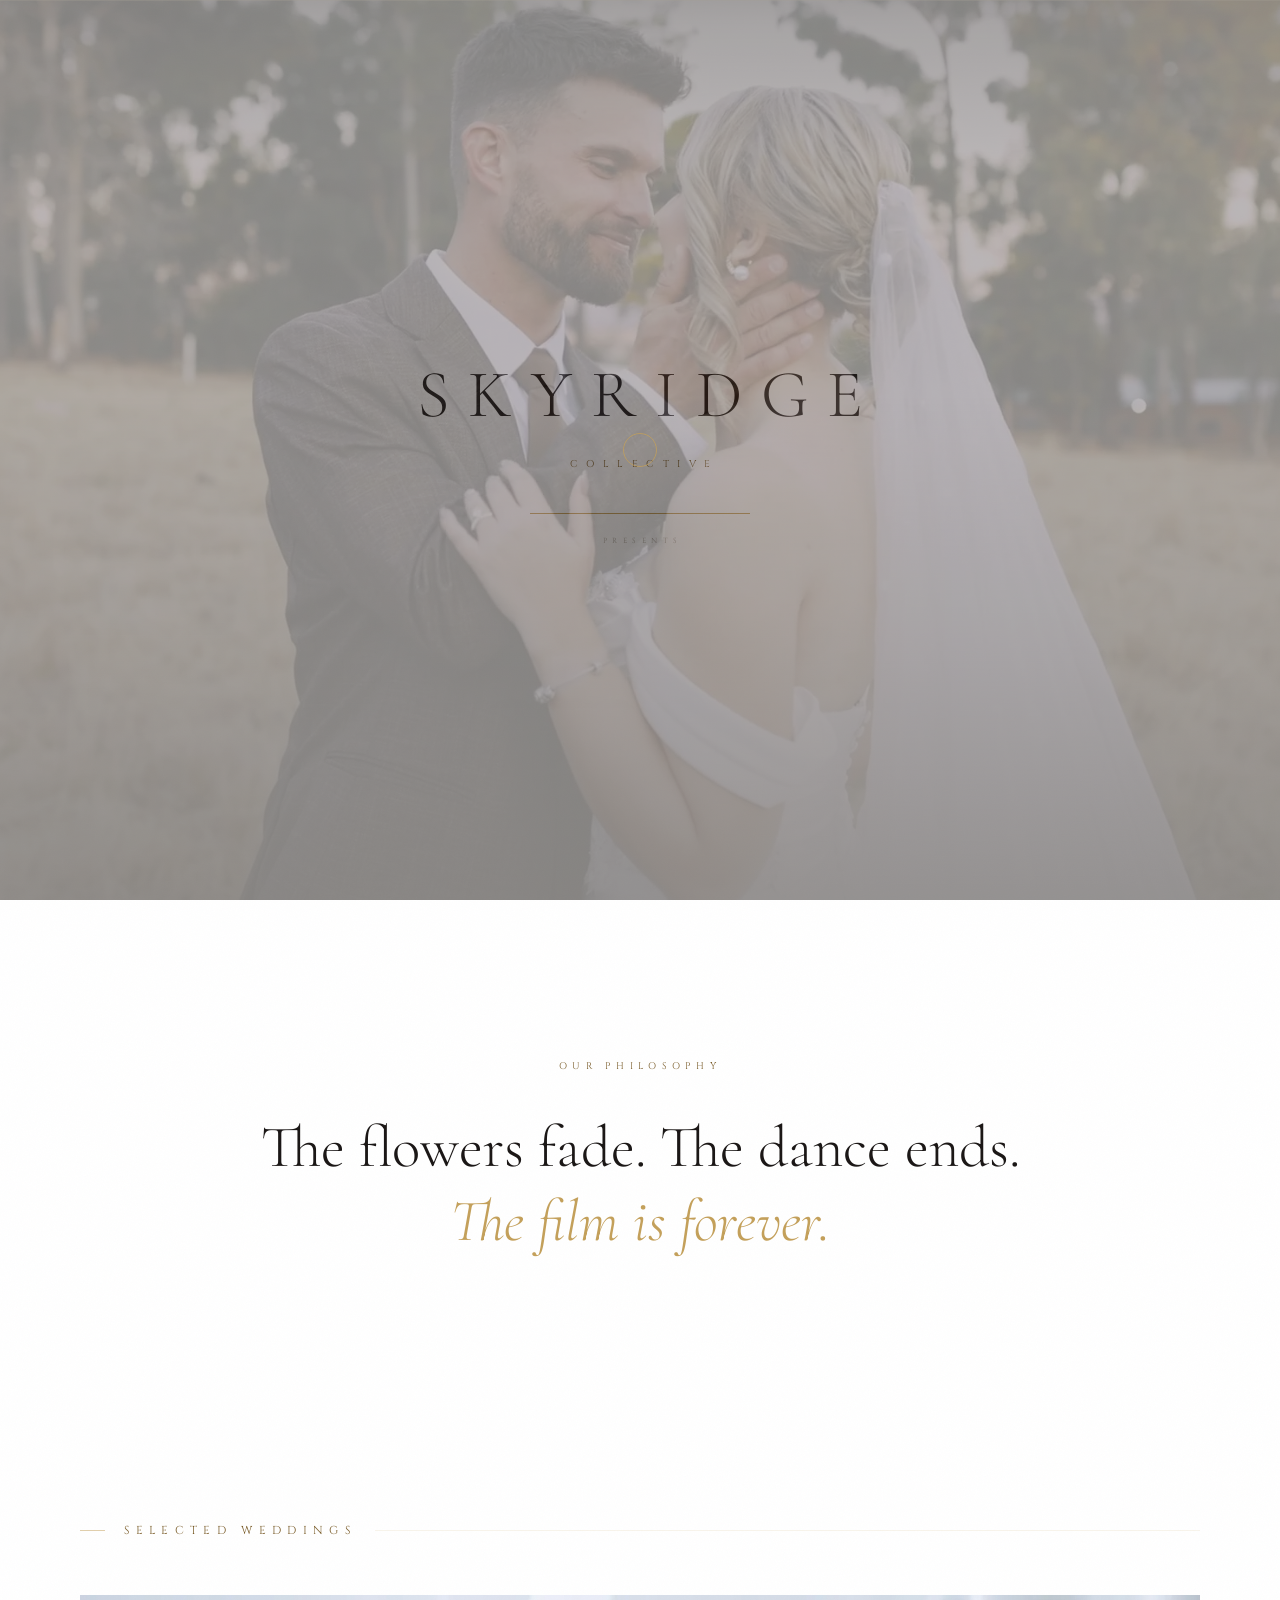
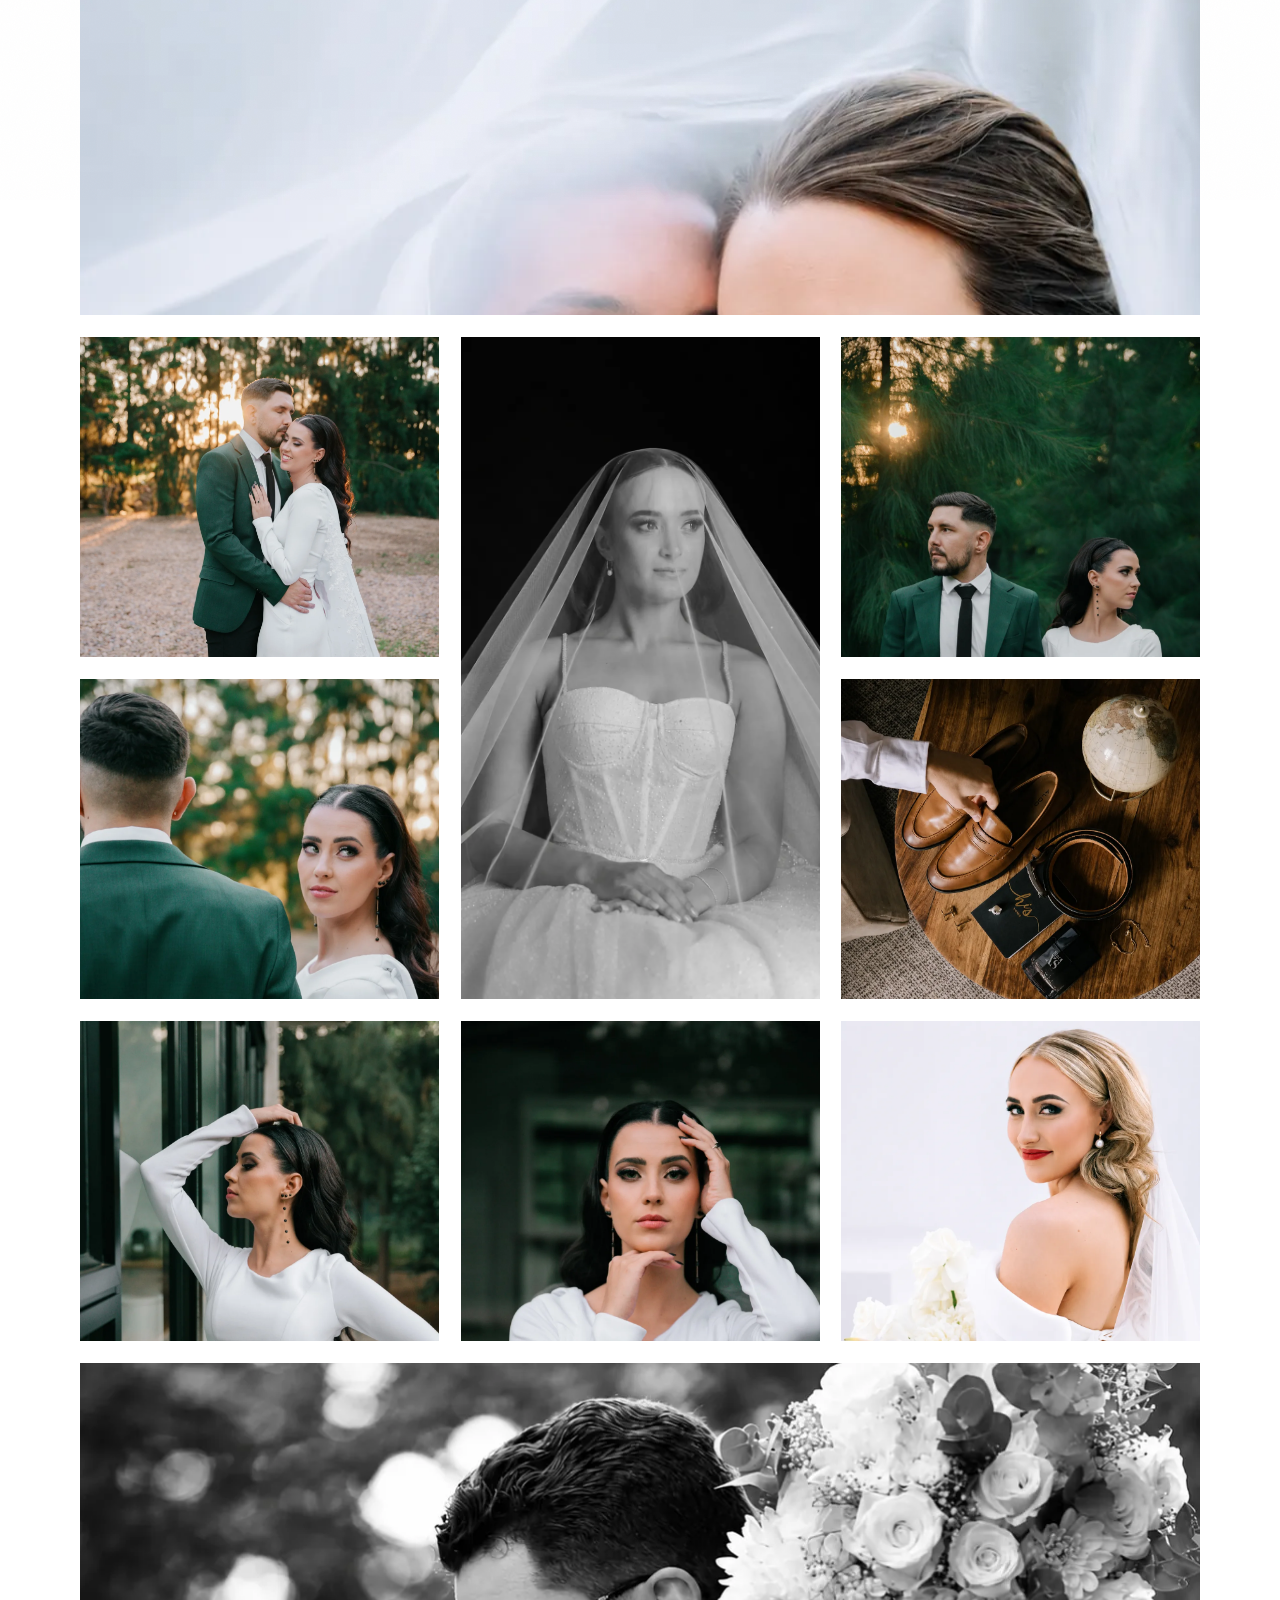
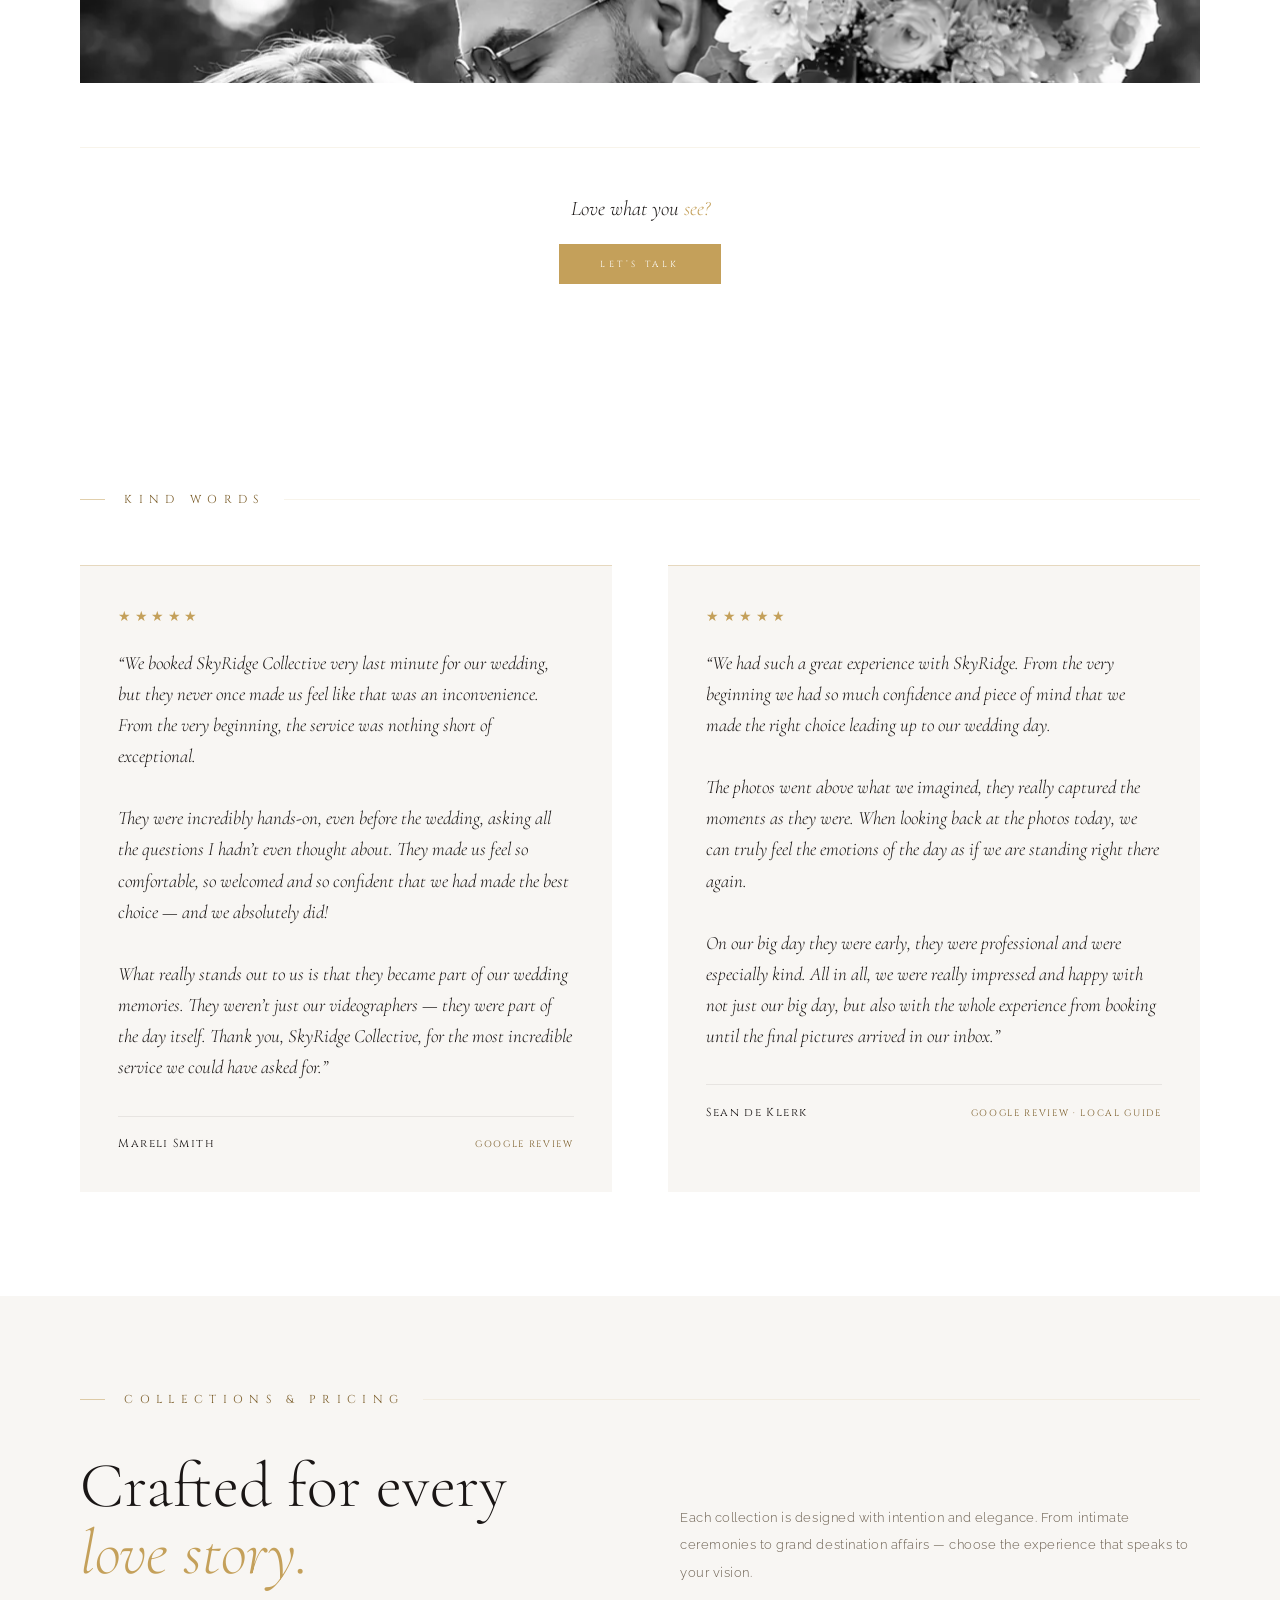
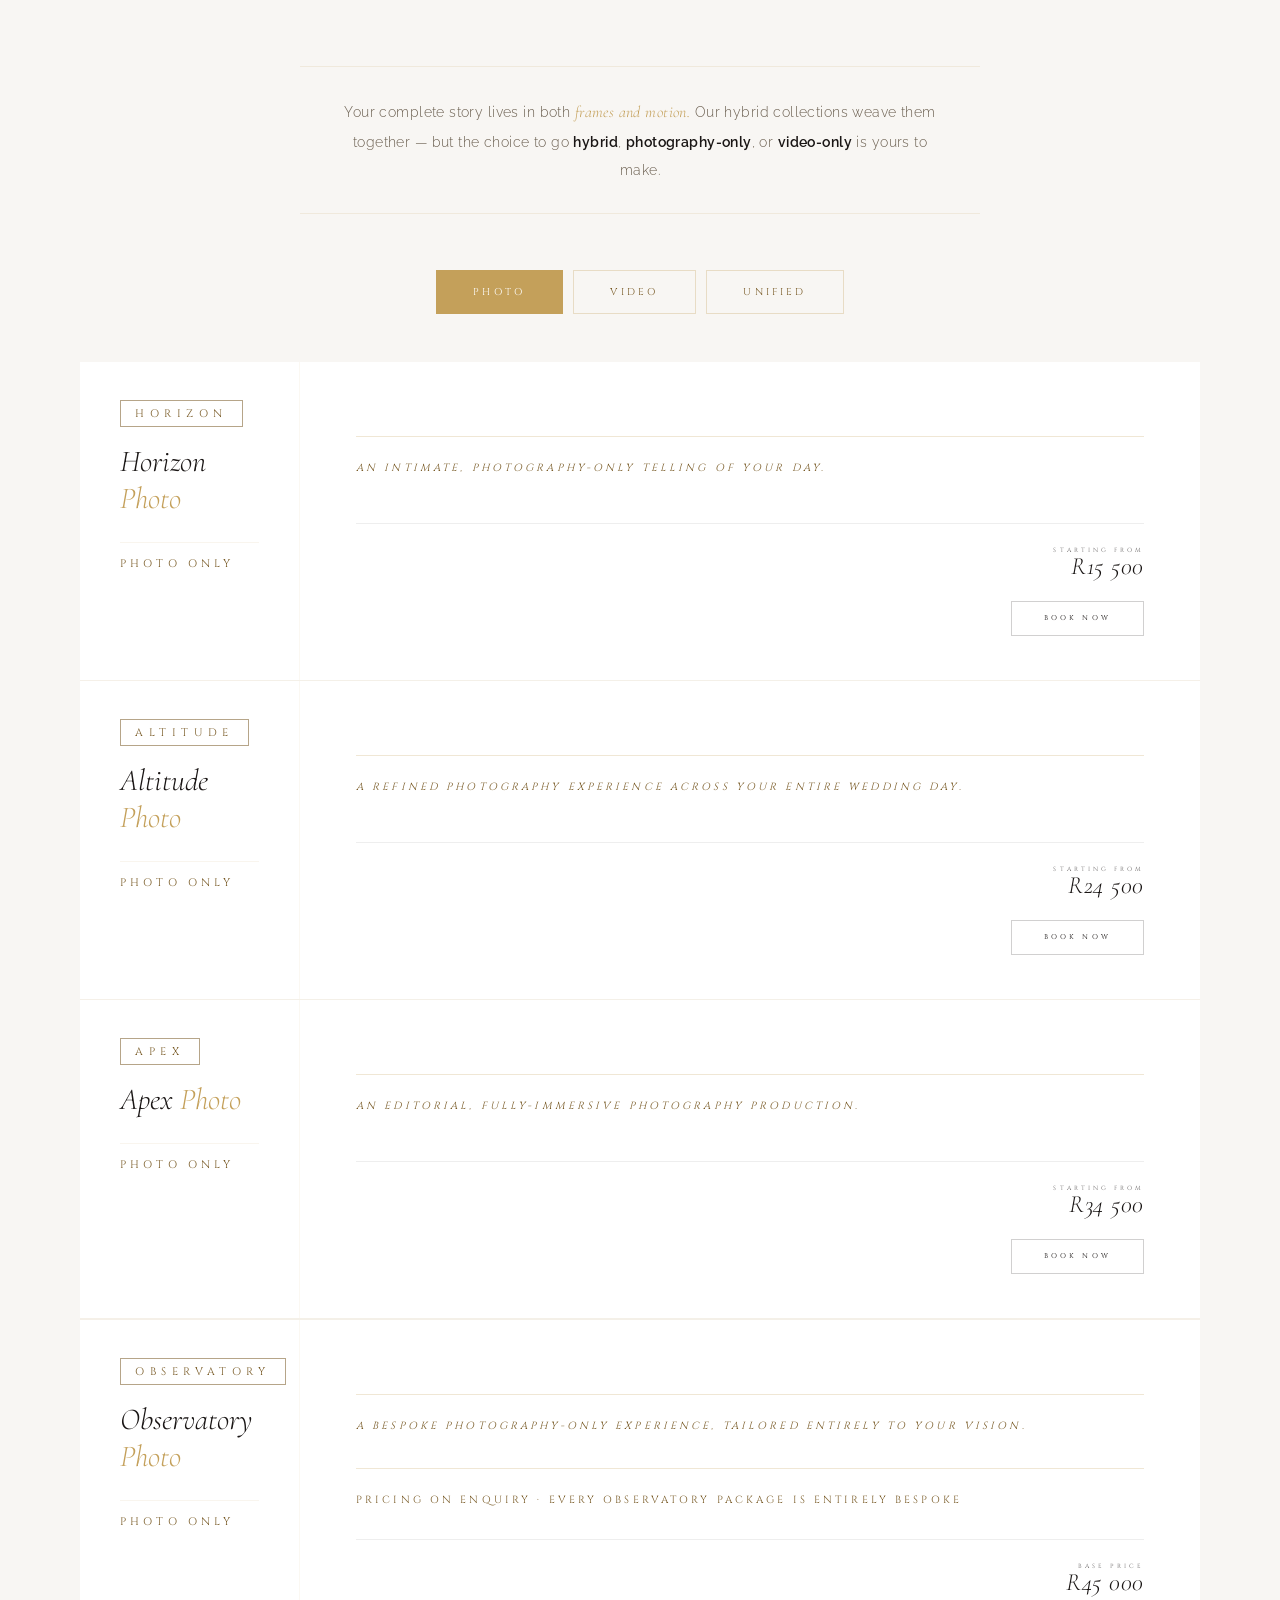
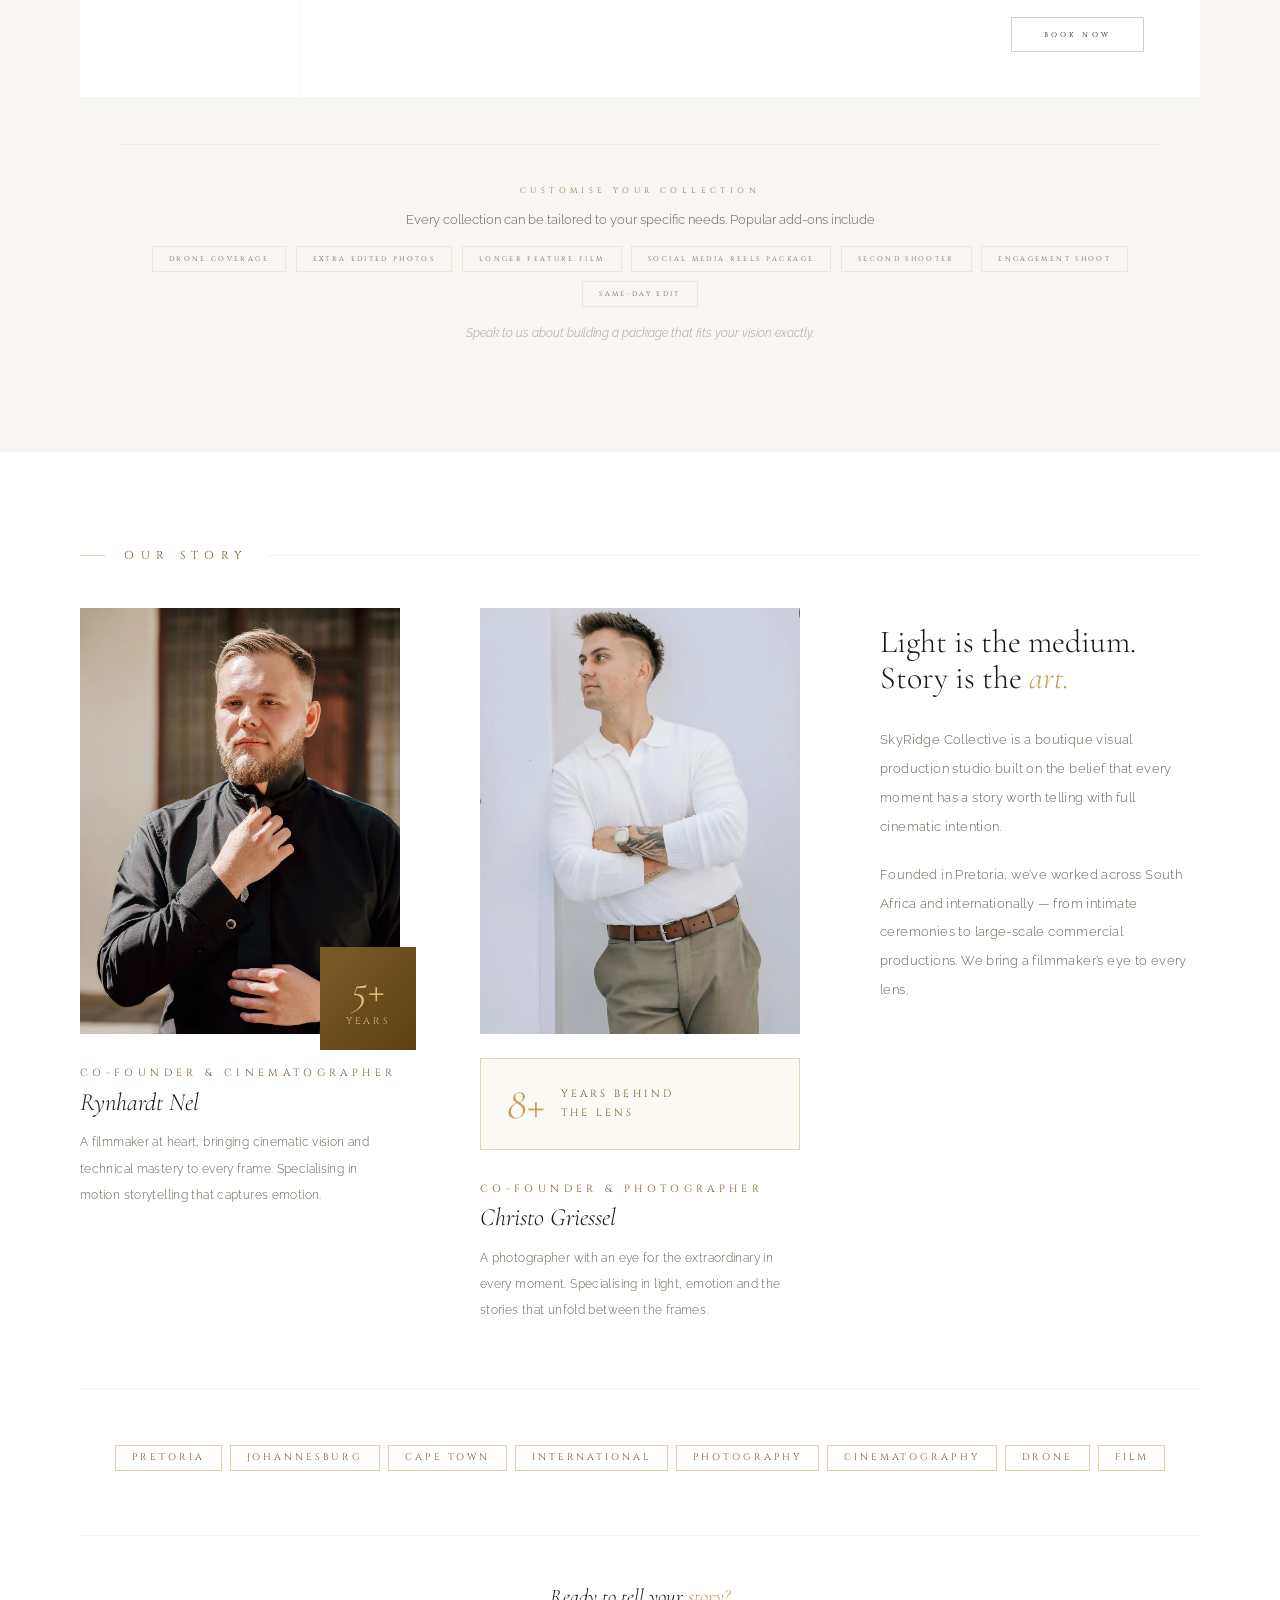
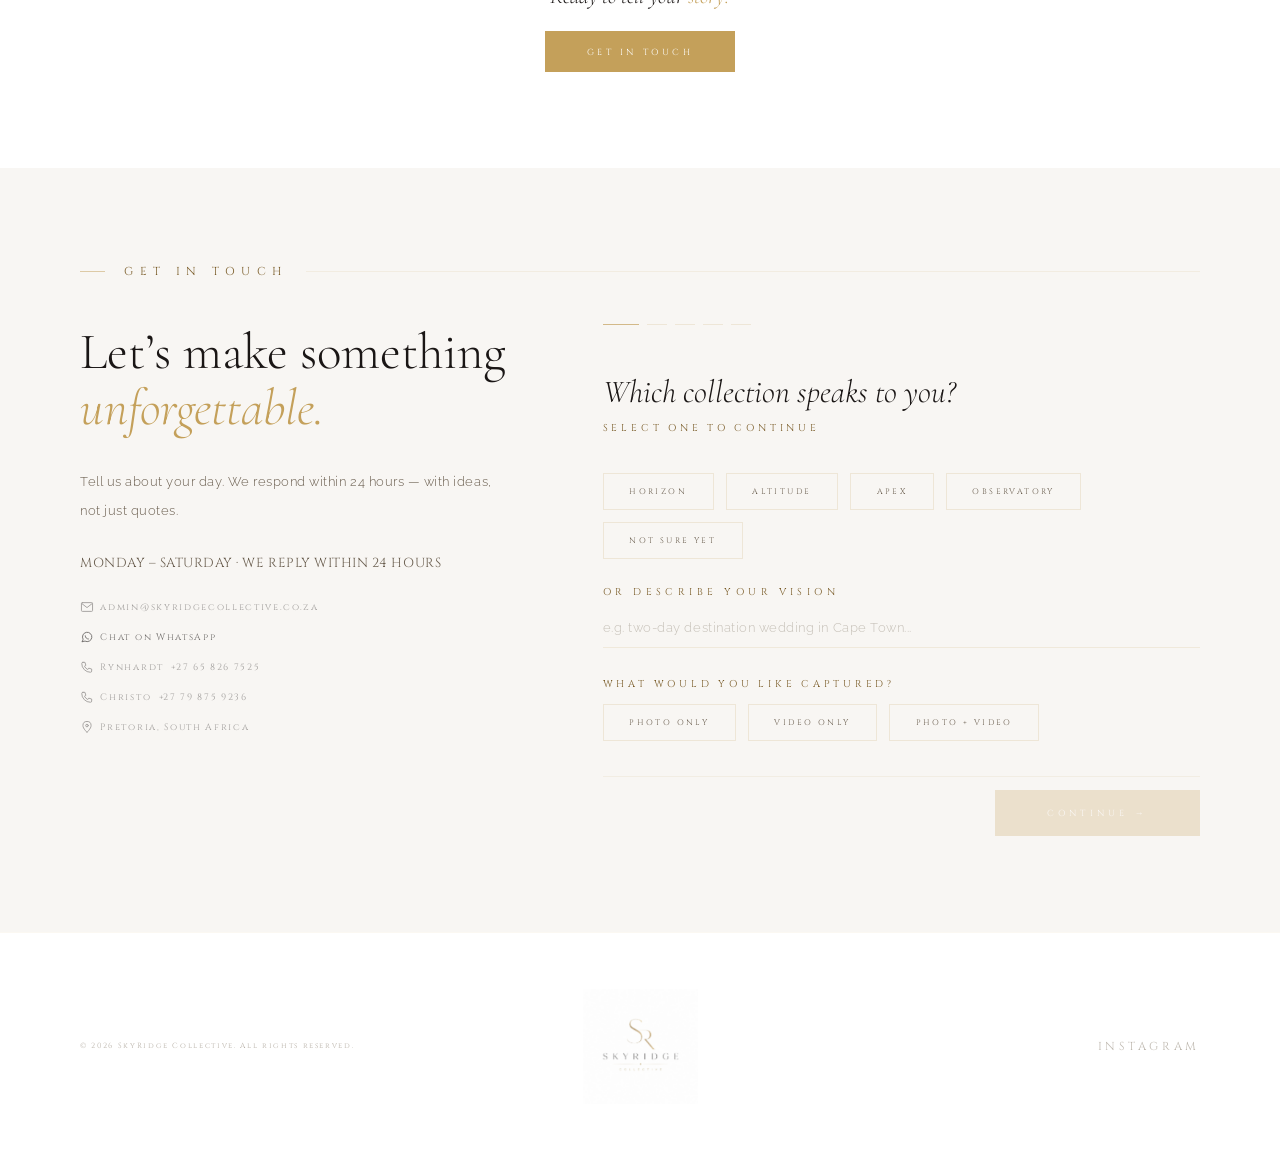
==== index.html @ 4ced217e "Redesign gallery ordering and emphasis with real curatorial intent Previously the 10 photos sat in u" ====
<!DOCTYPE html>
<html lang="en">
<head>
<meta charset="UTF-8">
<meta name="viewport" content="width=device-width, initial-scale=1.0">
<!-- Google tag (gtag.js) — REPLACE "AW-REPLACE_ME" below with your real Google Ads Conversion ID (looks like AW-123456789) -->
<script async src="https://www.googletagmanager.com/gtag/js?id=AW-REPLACE_ME"></script>
<script>
  window.dataLayer = window.dataLayer || [];
  function gtag(){dataLayer.push(arguments);}
  gtag('js', new Date());
  gtag('config', 'AW-REPLACE_ME');
</script>
<meta name="google-site-verification" content="JHpQb1V2Ha78mcr1bDtEyOTQp7oBhIyDvy7HKEw6JlM" />
<title>SkyRidge Collective | Wedding Photographer &amp; Videographer — Pretoria</title>
<link rel="icon" href="/favicon.ico" sizes="any">
<link rel="icon" type="image/png" href="images/favicon.png?v=3">
<link rel="apple-touch-icon" href="images/favicon.png?v=3">
<meta property="og:type" content="website">
<meta property="og:url" content="https://www.skyridgecollective.co.za/">
<meta property="og:title" content="SkyRidge Collective">
<meta property="og:description" content="Wedding Photography &amp; Cinematography — Cinematic Storytelling, Pretoria &amp; Beyond">
<meta property="og:image" content="https://www.skyridgecollective.co.za/images/og-share.jpg">
<meta property="og:image:type" content="image/jpeg">
<meta property="og:image:width" content="1200">
<meta property="og:image:height" content="630">
<meta property="og:image:alt" content="SkyRidge Collective — bride and groom under a veil, Pretoria wedding photography">
<meta name="twitter:card" content="summary_large_image">
<meta name="twitter:title" content="SkyRidge Collective">
<meta name="twitter:description" content="Wedding Photography &amp; Cinematography — Cinematic Storytelling, Pretoria &amp; Beyond">
<meta name="twitter:image" content="https://www.skyridgecollective.co.za/images/og-share.jpg">
<meta name="twitter:image:alt" content="SkyRidge Collective — bride and groom under a veil, Pretoria wedding photography">
<meta name="description" content="SkyRidge Collective — Wedding Photography &amp; Cinematography. Cinematic storytelling for every love story. Based in Pretoria, South Africa.">
<link rel="canonical" href="https://www.skyridgecollective.co.za/">
<script type="application/ld+json">
{
  "@context":"https://schema.org",
  "@type":["LocalBusiness","ProfessionalService"],
  "name":"SkyRidge Collective",
  "description":"Wedding photography and cinematography studio based in Pretoria, South Africa. Cinematic storytelling for weddings across South Africa and beyond.",
  "url":"https://www.skyridgecollective.co.za/",
  "logo":"https://www.skyridgecollective.co.za/images/logo-nav.png",
  "image":"https://www.skyridgecollective.co.za/images/og-share.jpg",
  "email":"admin@skyridgecollective.co.za",
  "telephone":"+27658267525",
  "priceRange":"R22 500 – R65 000+",
  "areaServed":["Pretoria","Johannesburg","Cape Town","Durban","South Africa"],
  "address":{"@type":"PostalAddress","addressLocality":"Pretoria","addressRegion":"Gauteng","addressCountry":"ZA"},
  "sameAs":["https://www.instagram.com/skyridgecollective"],
  "founder":[
    {"@type":"Person","name":"Rynhardt Nel","jobTitle":"Co-Founder & Cinematographer"},
    {"@type":"Person","name":"Christo Griessel","jobTitle":"Co-Founder & Photographer"}
  ]
}
</script>

<link rel="preconnect" href="https://fonts.googleapis.com">
<link rel="preconnect" href="https://fonts.gstatic.com" crossorigin>
<link rel="preload" as="image" href="images/hero-poster.webp?v=2">
<script defer src="https://cdn.jsdelivr.net/npm/gsap@3.13.0/dist/gsap.min.js"></script>
<script defer src="https://cdn.jsdelivr.net/npm/gsap@3.13.0/dist/ScrollTrigger.min.js"></script>
<link href="https://fonts.googleapis.com/css2?family=Cinzel:wght@300;400;500&amp;family=Cormorant+Garamond:ital,wght@0,300;0,400;1,300;1,400&amp;family=Raleway:wght@200;300;400&amp;display=swap" rel="stylesheet">
<style>
*,*::before,*::after{margin:0;padding:0;box-sizing:border-box;}
:root{
  --bg:#ffffff;
  --bg2:#f8f6f3;
  --text:#1a1615;
  --mist:#6b5f50;
  --gold:#c4a05a;
  --gold-lt:#dfc07a;
  --gold-dk:#7a5c28;
}
html{scroll-behavior:smooth;}
body{font-family:'Raleway',sans-serif;font-weight:300;background:var(--bg);color:var(--text);overflow-x:hidden;}

/* NAV */
nav{
  position:fixed;top:0;left:0;right:0;z-index:100;
  display:flex;align-items:center;justify-content:space-between;
  padding:.2rem 2rem;
  background:transparent;
  border-bottom:1px solid transparent;
  transition:padding .3s,background .3s,border-color .3s;
}
nav.scrolled{padding:.2rem 2rem;background:rgba(255,255,255,.92);backdrop-filter:blur(10px);-webkit-backdrop-filter:blur(10px);border-bottom-color:rgba(196,160,90,.1);box-shadow:0 4px 24px rgba(0,0,0,.05);}
.nav-logo{display:flex;align-items:center;text-decoration:none;}
.nav-logo-img{
  height:160px;width:auto;max-width:none;
  object-fit:contain;display:block;
  mix-blend-mode:multiply;
  transition:height .3s;
}
nav.scrolled .nav-logo-img{height:130px;}
.nav-logo-text{
  font-family:'Cinzel',serif;
  font-size:1.5rem;
  font-weight:400;
  letter-spacing:.5em;
  text-transform:uppercase;
  color:var(--text);
  text-decoration:none;
  line-height:1;
}
.nav-links{display:flex;gap:3rem;list-style:none;}
.nav-links a{text-decoration:none;font-family:'Cinzel',serif;font-size:.62rem;font-weight:400;letter-spacing:.55em;text-transform:uppercase;color:var(--text);opacity:.6;transition:opacity .4s,color .4s,letter-spacing .3s;}
.nav-links a:hover{opacity:1;color:var(--gold);letter-spacing:.65em;}

/* HERO */
.hero{
  position:relative;min-height:100vh;
  display:flex;flex-direction:column;align-items:center;justify-content:center;
  text-align:center;background:var(--bg);padding:4rem 2rem 2rem;overflow:hidden;
}
.hero-bg{position:absolute;inset:0;pointer-events:none;background:radial-gradient(ellipse 55% 45% at 50% 50%,rgba(196,160,90,.05) 0%,transparent 65%);}
.hero-3d{
  display:flex;flex-direction:column;align-items:center;
  transform-style:preserve-3d;
  transition:transform .08s linear;
  will-change:transform;
}
.orn{display:block;position:absolute;width:30px;height:30px;pointer-events:none;}
.orn.tl{top:7.5rem;left:5rem;border-top:1px solid rgba(196,160,90,.2);border-left:1px solid rgba(196,160,90,.2);}
.orn.tr{top:7.5rem;right:5rem;border-top:1px solid rgba(196,160,90,.2);border-right:1px solid rgba(196,160,90,.2);}
.orn.bl{bottom:3.5rem;left:5rem;border-bottom:1px solid rgba(196,160,90,.2);border-left:1px solid rgba(196,160,90,.2);}
.orn.br{bottom:3.5rem;right:5rem;border-bottom:1px solid rgba(196,160,90,.2);border-right:1px solid rgba(196,160,90,.2);}

.hero-logo-wrap{width:380px;margin-bottom:.8rem;animation:fadeUp 1.2s ease forwards;will-change:transform;}
.hero-logo-wrap img{width:100% !important;max-width:100% !important;height:auto !important;display:block !important;mix-blend-mode:multiply;}

.hero-eyebrow{font-family:'Cinzel',serif;font-size:.8rem;letter-spacing:.65em;text-transform:uppercase;color:var(--gold);margin-bottom:.5rem;opacity:0;animation:fadeUp 1.2s ease .3s forwards;}
.hero h1{font-family:'Cormorant Garamond',serif;font-size:clamp(2.8rem,5.5vw,5.5rem);font-weight:300;line-height:.95;opacity:0;animation:fadeUp 1.2s ease .5s forwards;text-shadow:0 4px 30px rgba(0,0,0,.07);}
.hero h1 em{font-style:italic;color:var(--gold);}
.hero-rule{display:flex;align-items:center;justify-content:center;gap:1rem;margin:.6rem 0;opacity:0;animation:fadeUp 1.2s ease .7s forwards;}
.hero-rule::before,.hero-rule::after{content:'';display:block;width:55px;height:1px;background:linear-gradient(to right,transparent,rgba(196,160,90,.4));}
.hero-rule::after{background:linear-gradient(to left,transparent,rgba(196,160,90,.4));}
.hero-rule-dot{width:3px;height:3px;background:var(--gold);border-radius:50%;opacity:.6;}
.hero-sub{font-family:'Cinzel',serif;font-size:.56rem;letter-spacing:.55em;color:var(--mist);text-transform:uppercase;opacity:0;animation:fadeUp 1.2s ease .9s forwards;}
.scroll-ind{position:absolute;bottom:2.5rem;left:50%;transform:translateX(-50%);display:flex;flex-direction:column;align-items:center;gap:.5rem;opacity:.25;}
.scroll-ind span{font-family:'Cinzel',serif;font-size:.48rem;letter-spacing:.45em;}
.scroll-line{width:1px;height:38px;background:linear-gradient(to bottom,var(--gold),transparent);animation:sp 2s ease-in-out infinite;}
@keyframes sp{0%{transform:scaleY(0);transform-origin:top;}50%{transform:scaleY(1);transform-origin:top;}50.01%{transform:scaleY(1);transform-origin:bottom;}100%{transform:scaleY(0);transform-origin:bottom;}}
@keyframes fadeUp{from{opacity:0;transform:translateY(18px);}to{opacity:1;transform:translateY(0);}}

/* SHARED */
section{padding:6rem 5rem;}
.sec-label{display:flex;align-items:center;gap:1.2rem;margin-bottom:2.8rem;}
.sec-label::before{content:'';display:block;width:25px;height:1px;background:var(--gold);opacity:.5;}
.sec-label::after{content:'';display:block;flex:1;height:1px;background:rgba(196,160,90,.12);}
.sec-label span,.sec-label h2{font-family:'Cinzel',serif;font-size:.72rem;font-weight:400;letter-spacing:.55em;text-transform:uppercase;color:var(--gold);opacity:1;white-space:nowrap;}

/* GALLERY */
.gallery{background:#ffffff;padding-top:6.5rem;padding-bottom:6.5rem;}
.gallery .sec-label{margin-bottom:3.6rem;}
.gallery-grid{display:grid;grid-template-columns:repeat(6,1fr);grid-auto-rows:320px;gap:22px;max-width:1400px;margin:0 auto;}
.gcell{position:relative;overflow:hidden;background:#f8f2e4;grid-column:span 2;}
.gcell:nth-child(1),.gcell:nth-child(10){grid-column:span 6;}
.gcell:nth-child(3){grid-row:span 2;}
.gcell-inner{position:absolute;inset:0;transition:transform 1s cubic-bezier(.25,.46,.45,.94);}
.gcell:hover .gcell-inner{transform:scale(1.045);}
.gph{width:100%;height:100%;display:flex;align-items:center;justify-content:center;font-family:'Cormorant Garamond',serif;font-size:.8rem;font-style:italic;letter-spacing:.25em;color:rgba(196,160,90,.08);text-align:center;line-height:1.8;}
.gov{position:absolute;inset:0;background:linear-gradient(to top,rgba(20,17,14,.62) 0%,rgba(20,17,14,0) 48%);opacity:0;transition:opacity .6s;display:flex;align-items:flex-end;padding:1.8rem 2rem;}
.gcell:hover .gov{opacity:1;}
.gov span{font-family:'Cinzel',serif;font-size:.66rem;font-weight:400;letter-spacing:.22em;text-transform:uppercase;color:#f3ece0;position:relative;padding-bottom:.6rem;}
.gov span::after{content:'';position:absolute;left:0;bottom:0;height:1px;width:22px;background:var(--gold);}
.gov span{font-family:'Cinzel',serif;font-size:.52rem;letter-spacing:.4em;text-transform:uppercase;color:var(--gold);}

/* TESTIMONIALS */
.testimonials{background:#ffffff;padding-top:6.5rem;padding-bottom:6.5rem;}
.testimonials .sec-label{margin-bottom:3.6rem;}
.tmn-grid{display:grid;grid-template-columns:1fr 1fr;gap:3.5rem;max-width:1200px;margin:0 auto;}
.tmn-card{position:relative;padding:2.6rem 2.4rem;background:var(--bg2);border-top:1px solid rgba(196,160,90,.35);}
.tmn-stars{color:var(--gold);font-size:.85rem;letter-spacing:.25em;margin-bottom:1.5rem;}
.tmn-quote{font-family:'Cormorant Garamond',serif;font-style:italic;font-weight:300;font-size:1.18rem;line-height:1.65;color:var(--text);}
.tmn-attr{margin-top:2rem;padding-top:1.2rem;border-top:1px solid rgba(26,22,21,.08);display:flex;align-items:baseline;justify-content:space-between;flex-wrap:wrap;gap:.5rem;}
.tmn-name{font-family:'Cinzel',serif;font-size:.72rem;font-weight:400;letter-spacing:.12em;color:var(--text);}
.tmn-src{font-family:'Cinzel',serif;font-size:.58rem;letter-spacing:.18em;text-transform:uppercase;color:var(--gold-text);}

/* COLLECTIONS */
.collections{background:var(--bg2);}
.col-intro{display:grid;grid-template-columns:1fr 1fr;gap:5rem;margin-bottom:5rem;align-items:end;}
.col-intro h2{font-family:'Cormorant Garamond',serif;font-size:clamp(2.5rem,5vw,4.2rem);font-weight:300;line-height:1.05;}
.col-intro h2 em{font-style:italic;color:var(--gold);}
.col-intro p{font-size:.82rem;color:var(--mist);line-height:2.1;letter-spacing:.04em;}
.col-love-story{max-width:680px;margin:0 auto 3.5rem;text-align:center;padding:1.8rem 2rem;border-top:1px solid rgba(196,160,90,.15);border-bottom:1px solid rgba(196,160,90,.15);}
.col-love-story p{font-family:'Raleway',sans-serif;font-size:.88rem;color:var(--mist);line-height:2;letter-spacing:.03em;}
.col-love-story em{font-style:italic;color:var(--gold);font-family:'Cormorant Garamond',serif;font-size:1rem;}
.col-love-story strong{font-weight:600;color:var(--text);}
.col-grid{display:flex;flex-direction:column;gap:1px;background:rgba(196,160,90,.07);perspective:1200px;}
.col-toggle{display:flex;justify-content:center;gap:.6rem;margin:0 auto 3rem;flex-wrap:wrap;}
.col-tab{font-family:'Cinzel',serif;font-size:.62rem;letter-spacing:.32em;text-transform:uppercase;color:var(--gold-text);background:transparent;border:1px solid rgba(196,160,90,.3);padding:.85rem 2.3rem;cursor:pointer;transition:background .3s,color .3s,border-color .3s;}
.col-tab:hover{border-color:var(--gold);color:var(--gold-dk);}
.col-tab.active{background:var(--gold);border-color:var(--gold);color:#fff;}
.col-view{display:none;}
.col-view.active{display:flex;}
@media(max-width:768px){
  .col-toggle{gap:.4rem;margin-bottom:2rem;}
  .col-tab{font-size:.48rem;padding:.65rem 1.3rem;letter-spacing:.2em;}
}
.col-card{
  background:var(--bg);
  display:grid;grid-template-columns:220px 1fr;
  min-height:200px;position:relative;overflow:hidden;
  transition:background .4s,transform .45s cubic-bezier(.25,.46,.45,.94),box-shadow .45s ease;
  will-change:transform;
}
.col-card:hover{background:#f0ece4;transform:translateY(-7px);box-shadow:0 22px 55px rgba(0,0,0,.11),0 6px 16px rgba(0,0,0,.06);}
.col-card::before{content:'';position:absolute;left:0;top:0;bottom:0;width:1px;background:linear-gradient(to bottom,transparent,var(--gold),transparent);transform:scaleY(0);transform-origin:center;transition:transform .7s ease;}
.col-card:hover::before{transform:scaleY(1);}
.col-left{padding:2.4rem 2.5rem;border-right:1px solid rgba(196,160,90,.08);display:flex;flex-direction:column;justify-content:flex-start;gap:.55rem;position:relative;}
.col-left::after{content:'';}
.col-tier-badge{display:inline-block;font-family:'Cinzel',serif;font-size:.68rem;font-weight:400;letter-spacing:.5em;text-transform:uppercase;color:rgba(196,160,90,.9);border:1px solid rgba(196,160,90,.4);padding:.3rem .9rem;margin-bottom:1rem;width:fit-content;}
.col-name{font-family:'Cormorant Garamond',serif;font-size:1.9rem;font-weight:300;font-style:italic;color:var(--text);}
.col-coverage{font-family:'Cinzel',serif;font-size:.68rem;letter-spacing:.38em;color:rgba(196,160,90,.85);text-transform:uppercase;margin-top:1rem;padding-top:.8rem;border-top:1px solid rgba(196,160,90,.1);}.col-price-row{display:flex;flex-direction:column;align-items:flex-end;margin-top:2rem;padding-top:1.4rem;border-top:1px solid rgba(26,22,21,.07);}.col-price{font-family:'Cormorant Garamond',serif;font-size:1.55rem;font-weight:300;font-style:italic;color:#1a1615;letter-spacing:.03em;line-height:1;}.col-price-label{font-family:'Cinzel',serif;font-size:.38rem;letter-spacing:.5em;text-transform:uppercase;color:rgba(26,22,21,.65);}
.col-right{padding:2.8rem 3.5rem;display:flex;flex-direction:column;justify-content:center;}
.col-features{list-style:none;display:grid;grid-template-columns:1fr 1fr;gap:.7rem 3rem;}
.col-features li{display:flex;align-items:baseline;gap:.9rem;font-size:.78rem;color:var(--mist);line-height:1.6;letter-spacing:.03em;}
.col-features li::before{content:'';display:block;flex-shrink:0;width:14px;height:1px;background:var(--gold);opacity:.4;margin-top:.5rem;}
.col-note{margin-top:1.8rem;font-family:'Cinzel',serif;font-size:.65rem;letter-spacing:.3em;color:rgba(196,160,90,.8);text-transform:uppercase;padding-top:1.5rem;border-top:1px solid rgba(196,160,90,.25);grid-column:1/-1;}

/* ABOUT */
.about{background:var(--bg);}
.about-grid{display:grid;grid-template-columns:1fr 1fr 1fr;gap:5rem;align-items:start;}
.about-photo-wrap{position:relative;}
.about-photo{width:100%;aspect-ratio:3/4;object-fit:cover;object-position:center top;display:block;}
.about-badge{position:absolute;bottom:-1rem;right:-1rem;background:linear-gradient(135deg,var(--gold-dk),#5c4010);padding:1.4rem 1.6rem;text-align:center;min-width:88px;}
.about-badge strong{font-family:'Cormorant Garamond',serif;font-size:2.6rem;font-weight:300;font-style:italic;color:var(--gold-lt);display:block;line-height:1;}
.about-badge span{font-family:'Cinzel',serif;font-size:.6rem;letter-spacing:.28em;text-transform:uppercase;color:rgba(223,192,122,.95);margin-top:4px;display:block;}
.creator-role{font-family:'Cinzel',serif;font-size:.65rem;letter-spacing:.42em;text-transform:uppercase;color:rgba(196,160,90,.9);margin-top:2rem;margin-bottom:.4rem;}
.creator-name{font-family:'Cormorant Garamond',serif;font-size:1.55rem;font-weight:300;font-style:italic;color:var(--text);}
.creator-bio{font-size:.78rem;color:var(--mist);line-height:2.1;margin-top:.8rem;letter-spacing:.03em;}
.creator-stat{display:flex;align-items:center;gap:1rem;padding:1.4rem 1.6rem;border:1px solid rgba(196,160,90,.4);background:rgba(196,160,90,.06);margin-top:1.5rem;}
.creator-stat strong{font-family:'Cormorant Garamond',serif;font-size:2.8rem;font-weight:300;font-style:italic;color:var(--gold);line-height:1;flex-shrink:0;}
.creator-stat span{font-family:'Cinzel',serif;font-size:.65rem;letter-spacing:.3em;text-transform:uppercase;color:rgba(196,160,90,.9);line-height:1.8;}
.about-text{padding-top:1rem;}
.about-text h2{font-family:'Cormorant Garamond',serif;font-size:clamp(1.8rem,2.5vw,3rem);font-weight:300;line-height:1.15;margin-bottom:1.8rem;}
.about-text h2 em{font-style:italic;color:var(--gold);}
.about-text p{font-size:.82rem;color:var(--mist);line-height:2.2;margin-bottom:1.2rem;letter-spacing:.03em;}
.about-tags{display:flex;flex-wrap:wrap;gap:.5rem;padding-top:3.5rem;border-top:1px solid rgba(196,160,90,.1);margin-top:4rem;justify-content:center;}
.atag{padding:.35rem 1rem;border:1px solid rgba(196,160,90,.5);font-family:'Cinzel',serif;font-size:.6rem;letter-spacing:.3em;text-transform:uppercase;color:rgba(196,160,90,.9);transition:all .2s;}
.atag:hover{border-color:var(--gold);color:var(--gold);}

/* CONTACT */
.contact{background:var(--bg2);}
.contact-wrap{display:grid;grid-template-columns:1fr 1.4fr;gap:6rem;align-items:start;}
.contact-info h2{font-family:'Cormorant Garamond',serif;font-size:clamp(2rem,4vw,3.8rem);font-weight:300;line-height:1.1;margin-bottom:2rem;}
.contact-info h2 em{font-style:italic;color:var(--gold);}
.contact-info p{font-size:.82rem;color:var(--mist);line-height:2.2;margin-bottom:1.4rem;letter-spacing:.04em;}
.c-hours{font-family:'Cinzel',serif;font-size:.58rem;letter-spacing:.32em;text-transform:uppercase;color:var(--gold-text);margin-bottom:2.2rem;line-height:1.6;}
.c-detail{display:flex;flex-direction:column;gap:1rem;}
.c-detail a{display:inline-flex;align-items:center;gap:.7em;width:fit-content;text-decoration:none;font-family:'Cinzel',serif;font-size:.58rem;letter-spacing:.18em;color:var(--text);opacity:.38;transition:opacity .25s,color .25s;}
.c-detail a:hover{opacity:1;color:var(--gold);}
.c-detail a.c-whatsapp{opacity:.6;}
.c-icon{width:14px;height:14px;flex-shrink:0;stroke:currentColor;fill:none;stroke-width:1.6;stroke-linecap:round;stroke-linejoin:round;}

/* ENQUIRY WIDGET */
.eq-step{display:none;flex-direction:column;animation:eqIn .45s ease forwards;}
.eq-step.active{display:flex;}
@keyframes eqIn{from{opacity:0;transform:translateY(14px);}to{opacity:1;transform:translateY(0);}}
.eq-progress{display:flex;align-items:center;gap:.5rem;margin-bottom:3rem;}
.eq-progress-dot{width:20px;height:1px;background:rgba(196,160,90,.18);transition:background .4s,width .4s;cursor:default;}
.eq-progress-dot:hover{background:rgba(196,160,90,.55);}
.eq-progress-dot.done{background:var(--gold);}
.eq-progress-dot.active{width:36px;background:var(--gold);opacity:.7;}
.eq-q{font-family:'Cormorant Garamond',serif;font-size:2rem;font-weight:300;font-style:italic;line-height:1.2;margin-bottom:.6rem;color:var(--text);}
.eq-hint{font-family:'Cinzel',serif;font-size:.62rem;letter-spacing:.38em;text-transform:uppercase;color:rgba(120,90,40,.75);margin-bottom:2.4rem;}
.eq-options{display:flex;flex-wrap:wrap;gap:.75rem;margin-bottom:2.5rem;}
.eq-opt{background:transparent;border:1px solid rgba(196,160,90,.18);color:var(--mist);font-family:'Cinzel',serif;font-size:.5rem;letter-spacing:.3em;text-transform:uppercase;padding:.75rem 1.6rem;cursor:default;transition:all .25s;border-radius:0;}
.eq-opt:hover,.eq-opt.sel{border-color:var(--gold);color:var(--gold);background:rgba(196,160,90,.06);}
.eq-months{display:grid;grid-template-columns:repeat(4,1fr);gap:.5rem;margin-bottom:1.5rem;}
.eq-month{background:transparent;border:1px solid rgba(196,160,90,.12);color:var(--mist);font-family:'Cinzel',serif;font-size:.46rem;letter-spacing:.22em;text-transform:uppercase;padding:.8rem .4rem;cursor:default;transition:all .25s;border-radius:0;text-align:center;}
.eq-month:hover,.eq-month.sel{border-color:var(--gold);color:var(--gold);background:rgba(196,160,90,.06);}
.eq-years{display:flex;flex-wrap:wrap;gap:.6rem;margin-bottom:1rem;}
.eq-year{background:transparent;border:1px solid rgba(196,160,90,.12);color:var(--mist);font-family:'Cinzel',serif;font-size:.5rem;letter-spacing:.15em;padding:.7rem 1.4rem;cursor:default;transition:all .25s;border-radius:0;}
.eq-year:hover,.eq-year.sel{border-color:var(--gold);color:var(--gold);background:rgba(196,160,90,.06);}
.eq-days{display:grid;grid-template-columns:repeat(7,1fr);gap:.3rem;margin-bottom:1.5rem;}
.eq-day{background:transparent;border:1px solid rgba(196,160,90,.12);color:var(--mist);font-family:'Cinzel',serif;font-size:.46rem;padding:.6rem .2rem;cursor:default;transition:all .2s;border-radius:0;text-align:center;}
.eq-day:hover,.eq-day.sel{border-color:var(--gold);color:var(--gold);background:rgba(196,160,90,.06);}
.eq-inputs{display:flex;flex-direction:column;gap:1.6rem;margin-bottom:2.4rem;}
.eq-field{display:flex;flex-direction:column;gap:.5rem;}
.eq-field label{font-family:'Cinzel',serif;font-size:.62rem;letter-spacing:.45em;text-transform:uppercase;color:rgba(120,90,40,.75);}
.eq-field input{background:transparent;border:none;border-bottom:1px solid rgba(196,160,90,.15);color:var(--text);padding:.8rem 0;font-family:'Raleway',sans-serif;font-size:.82rem;font-weight:300;outline:none;transition:border-color .3s;border-radius:0;letter-spacing:.04em;}
.eq-field input:focus{border-bottom-color:var(--gold);}
.eq-confirm{display:flex;flex-direction:column;}
.eq-confirm-row{display:flex;align-items:baseline;gap:1.2rem;padding:.9rem 0;border-bottom:1px solid rgba(196,160,90,.07);}
.eq-confirm-lbl{font-family:'Cinzel',serif;font-size:.62rem;letter-spacing:.38em;text-transform:uppercase;color:rgba(120,90,40,.75);min-width:90px;flex-shrink:0;}
.eq-confirm-val{font-family:'Cormorant Garamond',serif;font-size:1.1rem;font-weight:300;color:var(--text);}
.eq-nav{display:flex;align-items:center;justify-content:space-between;margin-top:1rem;padding-top:.8rem;border-top:1px solid rgba(196,160,90,.1);}
.eq-back{background:transparent;border:1px solid rgba(120,90,40,.35);cursor:default;font-family:'Cinzel',serif;font-size:.58rem;letter-spacing:.35em;text-transform:uppercase;color:rgba(80,60,30,.8);padding:.75rem 1.8rem;transition:all .25s;}
.eq-back:hover{border-color:var(--gold-dk);color:var(--gold-dk);background:rgba(196,160,90,.06);}
.eq-next{background:var(--gold);color:#fff;border:1px solid var(--gold);padding:1rem 3.2rem;font-family:'Cinzel',serif;font-size:.55rem;letter-spacing:.48em;text-transform:uppercase;cursor:default;transition:all .3s;border-radius:0;box-shadow:0 2px 12px rgba(196,160,90,.25);}
.eq-next:hover{background:var(--gold-dk);border-color:var(--gold-dk);box-shadow:0 4px 18px rgba(196,160,90,.35);}
.eq-next:disabled{opacity:.25;cursor:default;box-shadow:none;}
.eq-send{background:var(--gold);color:#fff;border:1px solid var(--gold);padding:1rem 3.2rem;font-family:'Cinzel',serif;font-size:.55rem;letter-spacing:.48em;text-transform:uppercase;cursor:default;transition:all .3s;border-radius:0;box-shadow:0 2px 12px rgba(196,160,90,.25);}
.eq-send:hover{background:var(--gold-dk);border-color:var(--gold-dk);box-shadow:0 4px 18px rgba(196,160,90,.35);}
.eq-success{display:none;flex-direction:column;align-items:center;justify-content:center;text-align:center;min-height:320px;gap:1.5rem;}
.eq-success.active{display:flex;}
.eq-success-icon{width:42px;height:42px;border:1px solid rgba(196,160,90,.3);border-radius:50%;display:flex;align-items:center;justify-content:center;}
.eq-success-icon svg{stroke:var(--gold);fill:none;width:18px;height:18px;}
.eq-success h3{font-family:'Cormorant Garamond',serif;font-size:2rem;font-weight:300;font-style:italic;}
.eq-success h3 em{color:var(--gold);}
.eq-success p{font-size:.76rem;color:var(--mist);line-height:2.1;}

/* FOOTER */
footer{border-top:1px solid rgba(196,160,90,.08);padding:3.5rem 5rem;display:grid;grid-template-columns:1fr auto 1fr;align-items:center;gap:2rem;}
.f-left{text-align:left;}.f-left p{font-family:'Cinzel',serif;font-size:.47rem;letter-spacing:.22em;color:rgba(138,128,112,.62);}
.f-logo{height:115px;width:auto;max-width:320px;object-fit:contain;mix-blend-mode:multiply;opacity:.68;transition:opacity .3s;display:block;margin:0 auto;}
.f-logo:hover{opacity:.75;}
.f-right{display:flex;justify-content:flex-end;gap:2.2rem;}
.f-right a{text-decoration:none;font-family:'Cinzel',serif;font-size:.72rem;letter-spacing:.32em;text-transform:uppercase;color:rgba(138,128,112,.55);transition:color .25s;}
.f-right a:hover{color:var(--gold);}

.fade{opacity:0;transform:translateY(18px);transition:opacity 1s ease,transform 1s ease;}
.fade.in{opacity:1;transform:none;}
::placeholder{color:rgba(138,128,112,.45);font-family:'Raleway',sans-serif;}
::selection{background:rgba(196,160,90,.15);}

/* HAMBURGER — hidden on desktop */
.nav-hamburger{display:none;}

/* ─── TABLET ───────────────────────────────── */
@media(max-width:1024px){
  section{padding:5rem 3rem;}
  .about-grid{grid-template-columns:1fr 1fr;gap:3rem;}
  .about-text{grid-column:1/-1;}
  .contact-wrap{gap:4rem;}
  .col-features{grid-template-columns:1fr;}
}

/* ─── MOBILE ───────────────────────────────── */
@media(max-width:768px){

  /* NAV */
  nav{padding:.8rem 1.2rem;}
  nav.scrolled{padding:.6rem 1.2rem;}
  .nav-logo-img{height:70px;}
  nav.scrolled .nav-logo-img{height:56px;}
  .nav-links{
    display:none;
    position:fixed;top:0;left:0;right:0;bottom:0;
    background:var(--bg);
    flex-direction:column;align-items:center;justify-content:center;
    gap:2.8rem;z-index:99;
  }
  .nav-links.open{display:flex;}
  .nav-links a{font-size:.75rem;letter-spacing:.5em;opacity:.7;}
  .nav-hamburger{
    display:flex;flex-direction:column;gap:6px;
    cursor:default;z-index:101;
    background:none;border:none;padding:.5rem;
  }
  .nav-hamburger span{
    display:block;width:24px;height:1px;
    background:var(--text);
    transition:transform .3s,opacity .3s;
  }
  .nav-hamburger.open span:nth-child(1){transform:translateY(7px) rotate(45deg);}
  .nav-hamburger.open span:nth-child(2){opacity:0;}
  .nav-hamburger.open span:nth-child(3){transform:translateY(-7px) rotate(-45deg);}

  /* HERO */
  .hero{padding:3.5rem 1.5rem 2.5rem;}
  .hero-logo-wrap{width:220px;margin-bottom:1rem;}
  .hero h1{font-size:clamp(2.6rem,11vw,4rem);line-height:1;}
  .hero-eyebrow{font-size:.58rem;letter-spacing:.4em;margin-bottom:.7rem;}
  .hero-sub{font-size:.46rem;letter-spacing:.32em;}
  .hero-rule{margin:.8rem 0;}

  /* SHARED */
  section{padding:4rem 1.4rem;}
  .sec-label{margin-bottom:2.5rem;}
  .sec-label span,.sec-label h2{font-size:.6rem;letter-spacing:.35em;}

  /* GALLERY */
  .gallery{padding-top:4rem;padding-bottom:4rem;}
  .gallery .sec-label{margin-bottom:2.2rem;}
  .gallery-grid{
    grid-template-columns:1fr 1fr;
    grid-auto-rows:210px;
    gap:12px;
  }
  .gcell{grid-column:span 1;grid-row:span 1;}
  /* The tall B&W feature (span 2 rows on desktop) would strand an empty cell in this
     2-column grid -- explicitly reset it here since its base-stylesheet rule has no
     media query and would otherwise still win on specificity. */
  .gcell:nth-child(3){grid-row:span 1;}
  .gcell:nth-child(1),.gcell:nth-child(10){
    grid-column:span 2;grid-row:span 1;
  }

  /* TESTIMONIALS — horizontal swipe carousel, no JS: each card is a fixed-height
     snap point with its own inner scroll, so the page's vertical scroll doesn't
     have to absorb two full long-form reviews stacked one after another. */
  .testimonials{padding-top:4rem;padding-bottom:4rem;}
  .testimonials .sec-label{margin-bottom:2.2rem;}
  .tmn-grid{
    display:flex;grid-template-columns:none;
    overflow-x:auto;scroll-snap-type:x mandatory;-webkit-overflow-scrolling:touch;
    gap:1rem;margin:0 -1.4rem;padding:0 1.4rem 1.2rem;
    scrollbar-width:none;max-width:none;
  }
  .tmn-grid::-webkit-scrollbar{display:none;}
  .tmn-card{
    flex:0 0 86vw;scroll-snap-align:center;
    max-height:58vh;overflow-y:auto;padding:2rem 1.6rem;
  }

  /* COLLECTIONS */
  .col-intro{grid-template-columns:1fr;gap:1.8rem;margin-bottom:2.5rem;}
  .col-card{grid-template-columns:1fr;}
  .col-left{border-right:none;border-bottom:1px solid rgba(196,160,90,.08);padding:1.8rem 1.4rem;}
  .col-left::after{display:none;}
  .col-right{padding:1.8rem 1.4rem;}
  .col-features{grid-template-columns:1fr;gap:.6rem;}
  .col-note{margin-top:1.2rem;padding-top:1rem;}

  /* ABOUT */
  .about-grid{grid-template-columns:1fr;gap:2.5rem;}
  .about-text{padding-top:0;}
  .about-badge{right:0;bottom:-.8rem;}
  .about-tags{padding-top:2rem;margin-top:2rem;}
  .creator-stat{padding:1rem 1.2rem;}

  /* CONTACT */
  .contact-wrap{grid-template-columns:1fr;gap:3rem;}
  .contact-info h2{font-size:clamp(1.8rem,8vw,2.8rem);}

  /* ENQUIRY */
  .eq-q{font-size:1.5rem;}
  .eq-months{grid-template-columns:repeat(3,1fr);}
  .eq-days{grid-template-columns:repeat(5,1fr);}
  .eq-next,.eq-send{padding:.8rem 1.6rem;font-size:.44rem;letter-spacing:.35em;}
  .eq-options{gap:.5rem;}
  .eq-opt{padding:.65rem 1rem;font-size:.46rem;}

  /* FOOTER */
  footer{grid-template-columns:1fr;text-align:center;padding:2.5rem 1.5rem;gap:1.5rem;}
  .f-right{justify-content:center;}
  .f-logo{margin:0 auto;}
}

/* LIGHTBOX */
#lb-overlay{display:none;position:fixed;inset:0;z-index:9000;background:rgba(10,8,6,.93);align-items:center;justify-content:center;cursor:default;padding:2rem;}
#lb-overlay.open{display:flex;}
#lb-img{max-width:92vw;max-height:88vh;object-fit:contain;display:block;animation:lbIn .35s cubic-bezier(.25,.46,.45,.94);cursor:default;}
#lb-close{position:absolute;top:1.8rem;right:2.2rem;width:36px;height:36px;display:flex;align-items:center;justify-content:center;cursor:default;opacity:.45;transition:opacity .25s;}
#lb-close:hover{opacity:1;}
#lb-close svg{width:18px;height:18px;stroke:#fff;fill:none;stroke-width:1.5;}
#lb-caption{position:absolute;bottom:1.8rem;left:50%;transform:translateX(-50%);font-family:'Cinzel',serif;font-size:.5rem;letter-spacing:.5em;text-transform:uppercase;color:rgba(255,255,255,.3);white-space:nowrap;}
#lb-arrow{position:absolute;bottom:1.8rem;right:2.2rem;font-family:'Cinzel',serif;font-size:.48rem;letter-spacing:.35em;color:rgba(255,255,255,.2);text-transform:uppercase;}
@keyframes lbIn{from{opacity:0;transform:scale(.96);}to{opacity:1;transform:scale(1);}}
.gcell{cursor:default;}

/* GALLERY 3D TILT */
.gcell{will-change:transform;}
.gcell.tilt-reset{transition:transform .55s cubic-bezier(.25,.46,.45,.94),box-shadow .55s ease;}
.col-addons{margin-top:3rem;padding:0 2.5rem 1rem;}.col-addons-inner{border-top:1px solid rgba(196,160,90,.12);padding-top:2.5rem;display:flex;flex-direction:column;align-items:center;text-align:center;gap:1rem;}.col-addons-label{font-family:'Cinzel',serif;font-size:.5rem;letter-spacing:.55em;text-transform:uppercase;color:var(--gold);opacity:.8;}.col-addons-text{font-family:'Raleway',sans-serif;font-size:.82rem;color:var(--mist);}.col-addons-tags{display:flex;flex-wrap:wrap;justify-content:center;gap:.6rem;margin:.2rem 0;}.col-addons-tags span{font-family:'Cinzel',serif;font-size:.42rem;letter-spacing:.35em;text-transform:uppercase;color:var(--mist);border:1px solid rgba(196,160,90,.2);padding:.45rem 1rem;transition:border-color .25s,color .25s;}.col-addons-tags span:hover{border-color:var(--gold);color:var(--text);}.col-addons-note{font-family:'Raleway',sans-serif;font-size:.76rem;font-style:italic;color:rgba(107,95,80,.55);}.col-book-btn{display:inline-block;margin-top:1.4rem;font-family:'Cinzel',serif;font-size:.44rem;letter-spacing:.45em;text-transform:uppercase;color:var(--text);border:1px solid rgba(26,22,21,.2);padding:.7rem 2rem;text-decoration:none;transition:background .3s,color .3s,border-color .3s;align-self:flex-end;}.col-book-btn:hover{background:var(--text);color:#fff;border-color:var(--text);}

/* ─── QUICK-WIN A11Y & POLISH ───────────────────────────── */
/* Pointer cursor on interactive elements */
a,button,.gcell,.eq-opt,.eq-month,.eq-year,.eq-day,.eq-back,.eq-next,.eq-send,.eq-progress-dot,.nav-hamburger,#lb-close,.col-book-btn{cursor:pointer;}
.eq-next:disabled,.eq-send:disabled{cursor:not-allowed;}
#lb-overlay{cursor:zoom-out;}
#lb-img{cursor:default;}

/* Visible keyboard focus */
a:focus-visible,button:focus-visible,.gcell:focus-visible,.eq-opt:focus-visible,.eq-day:focus-visible,.eq-month:focus-visible,.eq-year:focus-visible,#lb-close:focus-visible,.col-book-btn:focus-visible{outline:2px solid var(--gold-dk);outline-offset:3px;}

/* WCAG AA contrast: darker gold for small text on light backgrounds */
:root{--gold-text:#7a5c28;}
.sec-label span,.sec-label h2,.hero-eyebrow,.col-tier-badge,.col-coverage,.col-note,.creator-role,.creator-stat span,.gov span,.atag,.col-addons-label,.eq-hint,.eq-field label{color:var(--gold-text);}
.col-tier-badge{border-color:rgba(122,92,40,.55);}

/* Hero CTA */
.hero-cta{display:flex;gap:1rem;margin-top:1.9rem;flex-wrap:wrap;justify-content:center;opacity:0;animation:fadeUp 1.2s ease 1.1s forwards;}
.hero-btn{font-family:'Cinzel',serif;font-size:.6rem;letter-spacing:.4em;text-transform:uppercase;padding:.95rem 2.4rem;text-decoration:none;transition:background .3s,color .3s,border-color .3s,box-shadow .3s;}
.hero-btn-primary{background:var(--gold);color:#fff;border:1px solid var(--gold);box-shadow:0 2px 14px rgba(196,160,90,.28);}
.hero-btn-primary:hover{background:var(--gold-dk);border-color:var(--gold-dk);}
.hero-btn-ghost{background:transparent;color:var(--text);border:1px solid rgba(26,22,21,.22);}
.hero-btn-ghost:hover{border-color:var(--gold-dk);color:var(--gold-dk);}
@media(max-width:768px){.hero-btn{font-size:.52rem;padding:.85rem 1.8rem;letter-spacing:.32em;}.hero-cta{gap:.7rem;}}

/* Respect reduced-motion */
@media(prefers-reduced-motion:reduce){
  *,*::before,*::after{animation-duration:.001ms!important;animation-iteration-count:1!important;transition-duration:.001ms!important;scroll-behavior:auto!important;}
  .fade{opacity:1!important;transform:none!important;}
}
/* ═══ THE UNVEILING — cinematic entry & motion system ═══ */
:root{--ease:cubic-bezier(.16,1,.3,1);--ease-io:cubic-bezier(.87,0,.13,1);}
.fade{transition:opacity 1.2s var(--ease),transform 1.2s var(--ease);}

/* Loader */
#sr-loader{position:fixed;inset:0;z-index:10000;background:var(--bg2);display:flex;flex-direction:column;align-items:center;justify-content:center;gap:1.4rem;will-change:transform;}
.ld-name{display:flex;font-family:'Cormorant Garamond',serif;font-weight:300;font-size:clamp(2.4rem,7vw,4.2rem);letter-spacing:.28em;color:var(--text);padding-left:.28em;}
.ld-name span{display:inline-block;}
.ld-sub{font-family:'Cinzel',serif;font-size:.62rem;letter-spacing:.85em;text-transform:uppercase;color:var(--gold-text);padding-left:.85em;}
.ld-line{width:min(220px,42vw);height:1px;background:rgba(196,160,90,.18);overflow:hidden;margin-top:1.2rem;}
.ld-line i{display:block;width:100%;height:100%;background:var(--gold);transform:scaleX(0);transform-origin:left;}
.ld-presents{font-family:'Cinzel',serif;font-size:.46rem;letter-spacing:.75em;text-transform:uppercase;color:rgba(107,95,80,.55);padding-left:.75em;}
.no-fx #sr-loader{display:none!important;}
/* Excludes .hero-mask media: the showreel keeps its own opacity choreography (plain
   CSS-transition fallback when gsap is unavailable) so a missing animation library
   can't force both crossfade layers to opacity:1 at once and freeze the loop. */
html.no-fx .hero *:not(.hero-mask img):not(.hero-mask video),html.no-fx nav{opacity:1!important;transform:none!important;visibility:visible!important;}
html.no-fx .letterbox{height:0!important;}

/* Cinematic hero */
.hero{min-height:100vh;min-height:100svh;padding:0;display:block;background:#141210;overflow:hidden;}
.hero-media{position:absolute;inset:0;will-change:transform;}
.hero-media img{width:100%;height:100%;object-fit:cover;object-position:50% 28%;display:block;}
.hero-scrim{position:absolute;inset:0;pointer-events:none;background:linear-gradient(to top,rgba(16,13,10,.66) 0%,rgba(16,13,10,.22) 32%,rgba(16,13,10,0) 56%),linear-gradient(to bottom,rgba(255,255,255,.5),rgba(255,255,255,0) 13%);}
.hero-content{position:absolute;left:clamp(1.4rem,6vw,6rem);bottom:clamp(2.4rem,10vh,6.5rem);max-width:820px;text-align:left;z-index:2;}
.hero h1{opacity:1;animation:none;color:#fff;text-shadow:0 2px 28px rgba(0,0,0,.25);font-size:clamp(2.7rem,6vw,5.6rem);}
.hero h1 em{color:var(--gold-lt);}
.hl-line{display:block;overflow:hidden;padding-bottom:.06em;margin-bottom:-.06em;}
.hl-line>span{display:inline-block;will-change:transform;}
.hero .hero-eyebrow{animation:none;opacity:1;color:#e8d5a4;text-shadow:0 1px 12px rgba(0,0,0,.35);}
.hero .hero-sub{animation:none;opacity:1;color:rgba(255,255,255,.82);margin-top:1rem;}
.hero-cta{animation:none;opacity:1;justify-content:flex-start;margin-top:2.1rem;}
.hero .hero-btn-ghost{color:#fff;border-color:rgba(255,255,255,.45);}
.hero .hero-btn-ghost:hover{border-color:#fff;background:rgba(255,255,255,.14);color:#fff;}
.hero-caption{position:absolute;right:2.2rem;bottom:2.2rem;z-index:2;font-family:'Cinzel',serif;font-size:.48rem;letter-spacing:.42em;text-transform:uppercase;color:rgba(255,255,255,.55);}
.hero .scroll-ind{z-index:2;opacity:.55;}
.hero .scroll-ind span{color:rgba(255,255,255,.75);}
.hero .scroll-line{background:linear-gradient(to bottom,#fff,transparent);}

/* Nav brand + persistent CTA */
.nav-brand{font-family:'Cinzel',serif;font-size:.66rem;letter-spacing:.42em;text-transform:uppercase;color:var(--text);text-decoration:none;white-space:nowrap;}
.nav-brand i{font-style:normal;color:var(--gold-text);}
.nav-right{display:flex;align-items:center;gap:1.4rem;}
.nav-cta{font-family:'Cinzel',serif;font-size:.55rem;letter-spacing:.38em;text-transform:uppercase;color:#fff;background:var(--gold);border:1px solid var(--gold);padding:.62rem 1.5rem;text-decoration:none;transition:background .3s,border-color .3s;}
.nav-cta:hover{background:var(--gold-dk);border-color:var(--gold-dk);}

/* Manifesto interlude */
.manifesto{background:var(--bg);padding:10rem 5rem;text-align:center;}
.mani-eyebrow{font-family:'Cinzel',serif;font-size:.6rem;letter-spacing:.55em;text-transform:uppercase;color:var(--gold-text);margin-bottom:2.4rem;}
.mani-big{font-family:'Cormorant Garamond',serif;font-weight:300;font-size:clamp(2rem,4.6vw,4.4rem);line-height:1.25;max-width:940px;margin:0 auto;color:var(--text);}
.mani-big em{font-style:italic;color:var(--gold);}
.mani-big .w{display:inline-block;}

/* Custom cursor ring (pointer devices only) */
#sr-cursor{position:fixed;top:0;left:0;width:34px;height:34px;border:1px solid rgba(196,160,90,.75);border-radius:50%;pointer-events:none;z-index:10001;display:none;align-items:center;justify-content:center;transform:translate(-50%,-50%);transition:width .35s var(--ease),height .35s var(--ease),background-color .35s,border-color .35s;}
#sr-cursor .cv{font-family:'Cinzel',serif;font-size:.4rem;letter-spacing:.3em;text-transform:uppercase;color:#fff;opacity:0;transition:opacity .25s;}
#sr-cursor.on-media{width:70px;height:70px;background:rgba(16,13,10,.55);border-color:transparent;backdrop-filter:blur(2px);}
#sr-cursor.on-media .cv{opacity:1;}
#sr-cursor.on-link{width:52px;height:52px;border-color:rgba(196,160,90,.35);}

/* Film grain — analog texture */
.grain{position:fixed;inset:-100%;z-index:9980;pointer-events:none;opacity:.045;background-image:url("data:image/svg+xml,%3Csvg xmlns='http://www.w3.org/2000/svg' width='300' height='300'%3E%3Cfilter id='n'%3E%3CfeTurbulence type='fractalNoise' baseFrequency='0.85' numOctaves='2'/%3E%3C/filter%3E%3Crect width='300' height='300' filter='url(%23n)' opacity='.55'/%3E%3C/svg%3E");}
@media(prefers-reduced-motion:no-preference){.grain{animation:grain 9s steps(10) infinite;}}
@keyframes grain{0%,100%{transform:translate(0,0)}20%{transform:translate(-4%,3%)}40%{transform:translate(3%,-5%)}60%{transform:translate(-5%,-2%)}80%{transform:translate(4%,4%)}}

@media(max-width:768px){
  .hero-content{left:1.4rem;right:1.4rem;bottom:3.2rem;}
  .hero-caption{display:none;}
  .nav-cta{display:none;}
  .nav-brand{font-size:.55rem;letter-spacing:.3em;}
  .manifesto{padding:5.5rem 1.6rem;}
  .hero .scroll-ind{display:none;}
  .ld-name{letter-spacing:.2em;padding-left:.2em;}
}

/* Nav: collapse to menu earlier — the full row needs >1120px to breathe */
@media(max-width:1120px){
  .nav-links{
    display:none;
    position:fixed;top:0;left:0;right:0;bottom:0;
    background:var(--bg);
    flex-direction:column;align-items:center;justify-content:center;
    gap:2.8rem;z-index:99;
  }
  .nav-links.open{display:flex;}
  .nav-links a{font-size:.75rem;letter-spacing:.5em;opacity:.7;}
  .nav-hamburger{
    display:flex;flex-direction:column;gap:6px;
    cursor:pointer;z-index:101;
    background:none;border:none;padding:.5rem;
  }
  nav{padding:.9rem 1.6rem;}
}
@media(min-width:769px) and (max-width:1120px){
  .nav-cta{display:inline-block;}
}

/* ═══ GALLERY-WALL HERO — art at native resolution, ivory canvas ═══ */
.hero{background:var(--bg);display:flex;align-items:center;padding:8rem 5rem 5.5rem;transition:padding-top .4s var(--ease);}
.has-promo .hero{padding-top:calc(8rem + var(--promo-h));}
.hero-inner{display:grid;grid-template-columns:1.12fr .88fr;gap:clamp(2.5rem,6vw,5.5rem);align-items:center;width:100%;max-width:1280px;margin:0 auto;}
.hero-copy{position:relative;z-index:2;text-align:left;}
.hero h1{color:var(--text);text-shadow:none;font-size:clamp(2.7rem,5.6vw,5.2rem);}
.hero h1 em{color:var(--gold);}
.hero .hero-eyebrow{color:var(--gold-text);text-shadow:none;}
.hero .hero-sub{color:var(--mist);}
.hero .hero-btn-ghost{color:var(--text);border-color:rgba(26,22,21,.22);}
.hero .hero-btn-ghost:hover{border-color:var(--gold-dk);color:var(--gold-dk);background:transparent;}
.hero-art{position:relative;justify-self:end;width:min(100%,500px);}
.hero-frame{position:absolute;inset:0;transform:translate(18px,18px);border:1px solid rgba(196,160,90,.45);pointer-events:none;}
.hero-mask{position:relative;z-index:1;overflow:hidden;background:var(--bg2);aspect-ratio:1110/1417;}
.hero-mask img{position:absolute;inset:0;width:100%;height:100%;object-fit:cover;display:block;opacity:0;}
.hero-mask img:first-of-type{opacity:1;}
.hero-mask video{position:absolute;inset:0;z-index:2;width:100%;height:100%;object-fit:cover;display:block;opacity:0;pointer-events:none;}
/* No no-fx overrides here on purpose: initHeroVideo()/startHeroLoop() manage this
   media's opacity themselves (with a plain CSS-transition fallback when gsap is
   unavailable) regardless of no-fx state, so the showreel still plays either way. */
.hero-caption{position:static;margin-top:1.1rem;text-align:right;color:rgba(107,95,80,.6);}
.hero .scroll-ind{opacity:.45;}
.hero .scroll-ind span{color:var(--mist);}
.hero .scroll-line{background:linear-gradient(to bottom,var(--gold),transparent);}
@media(max-width:1024px){
  .hero{padding:7.5rem 3rem 4.5rem;}
  .has-promo .hero{padding-top:calc(7.5rem + var(--promo-h));}
  .hero-inner{grid-template-columns:1fr;gap:3rem;}
  .hero-art{justify-self:center;width:min(100%,440px);}
}
@media(max-width:768px){
  .hero{padding:6.5rem 1.5rem 4rem;}
  .has-promo .hero{padding-top:calc(6.5rem + var(--promo-h));}
  .hero-art{width:100%;}
  .hero-caption{display:block;}
}

/* ═══ PROMO BAR — refined: on-brand dark ground, gold as accent only ═══ */
:root{--promo-h:60px;}
html{scroll-padding-top:76px;}
.has-promo{scroll-padding-top:calc(var(--promo-h) + 76px);}
.promo-bar{position:fixed;top:0;left:0;right:0;z-index:101;overflow:hidden;display:flex;align-items:center;justify-content:center;gap:1.6rem;flex-wrap:wrap;background:#1a1615;color:#f3ece0;padding:1rem 3.2rem;border-bottom:1px solid rgba(196,160,90,.4);box-shadow:0 4px 30px rgba(0,0,0,.18);transform:translateY(-100%);transition:transform .6s var(--ease);}
.has-promo .promo-bar{transform:translateY(0);}
.has-promo nav{top:var(--promo-h);}
nav{transition:top .5s var(--ease),padding .3s,background .3s,border-color .3s;}
.promo-bar::before{content:'';position:absolute;top:0;bottom:0;width:34%;background:linear-gradient(100deg,transparent,rgba(196,160,90,.14) 45%,rgba(223,192,122,.22) 50%,rgba(196,160,90,.14) 55%,transparent);animation:promoSheen 6s ease-in-out infinite;}
@keyframes promoSheen{0%{left:-40%;}100%{left:120%;}}
.promo-dot{width:7px;height:7px;border-radius:50%;background:var(--gold-lt);flex-shrink:0;animation:promoPulseDot 1.8s ease-in-out infinite;}
@keyframes promoPulseDot{0%,100%{opacity:1;transform:scale(1);}50%{opacity:.4;transform:scale(.72);}}
.promo-label{font-family:'Cinzel',serif;font-weight:400;font-size:.62rem;letter-spacing:.38em;text-transform:uppercase;color:var(--gold-lt);}
.promo-msg{font-family:'Raleway',sans-serif;font-size:.88rem;font-weight:400;letter-spacing:.01em;color:#f3ece0;}
.promo-msg em{font-style:italic;font-family:'Cormorant Garamond',serif;font-weight:600;font-size:1.15em;color:var(--gold-lt);}
.promo-cta{font-family:'Cinzel',serif;font-size:.56rem;font-weight:400;letter-spacing:.32em;text-transform:uppercase;color:#1a1615;background:var(--gold);padding:.68rem 1.7rem;text-decoration:none;transition:background .3s,transform .3s;}
.promo-cta:hover{background:var(--gold-lt);}
.promo-ends{font-family:'Cinzel',serif;font-weight:400;font-size:.5rem;letter-spacing:.28em;text-transform:uppercase;color:rgba(243,236,224,.45);}
.promo-close{position:absolute;right:1rem;top:50%;transform:translateY(-50%);width:30px;height:30px;display:flex;align-items:center;justify-content:center;background:none;border:none;cursor:pointer;color:rgba(243,236,224,.5);font-size:1.2rem;line-height:1;transition:color .25s;}
.promo-close:hover{color:#fff;}
@media(prefers-reduced-motion:reduce){
  .promo-bar::before{animation:none;}
  .promo-dot{animation:none;}
}
@media(max-width:768px){
  :root{--promo-h:96px;}
  .promo-bar{gap:.6rem;padding:1.5rem 2.6rem .85rem;}
  .promo-label,.promo-ends,.promo-dot{display:none;}
  .promo-msg{font-size:.74rem;line-height:1.45;font-weight:700;}
  .promo-cta{font-size:.5rem;padding:.55rem 1.2rem;letter-spacing:.22em;}
  .promo-close{top:.6rem;transform:none;width:24px;height:24px;}
}

.section-cta{text-align:center;margin-top:4rem;padding-top:3rem;border-top:1px solid rgba(196,160,90,.12);}
.section-cta p{font-family:'Cormorant Garamond',serif;font-size:1.3rem;font-style:italic;font-weight:300;color:var(--text);margin-bottom:1.4rem;}
.section-cta p em{color:var(--gold);}
.section-cta-btn{display:inline-block;font-family:'Cinzel',serif;font-size:.55rem;letter-spacing:.4em;text-transform:uppercase;color:#fff;background:var(--gold);padding:.9rem 2.6rem;text-decoration:none;transition:background .3s;}
.section-cta-btn:hover{background:var(--gold-dk);}
@media(max-width:768px){
  .section-cta{margin-top:2.5rem;padding-top:2rem;}
  .section-cta p{font-size:1.05rem;}
  .section-cta-btn{font-size:.46rem;padding:.75rem 1.8rem;letter-spacing:.28em;}
}

/* ═══ Full-bleed cinematic hero (video-ready design) ═══ */
.hero{min-height:100vh;min-height:100svh;padding:0;display:block;background:#141210;overflow:hidden;}
.hero-media{position:absolute;inset:0;}
.hero-media .hero-mask{position:absolute;inset:0;aspect-ratio:unset;background:none;}
.hero-media .hero-mask video,.hero-media .hero-mask img{position:absolute;inset:0;width:100%;height:100%;object-fit:cover;}
.hero-scrim{position:absolute;inset:0;pointer-events:none;z-index:1;background:linear-gradient(to top,rgba(16,13,10,.7) 0%,rgba(16,13,10,.25) 32%,rgba(16,13,10,0) 56%),linear-gradient(to bottom,rgba(0,0,0,.35),rgba(0,0,0,0) 18%);}
.hero-content{position:absolute;left:clamp(1.4rem,6vw,6rem);bottom:clamp(2.4rem,10vh,6.5rem);max-width:820px;text-align:left;z-index:2;}
.hero h1{opacity:1;color:#fff;text-shadow:0 2px 28px rgba(0,0,0,.35);font-size:clamp(2.7rem,6vw,5.6rem);}
.hero h1 em{color:var(--gold-lt);}
.hero .hero-eyebrow{color:#e8d5a4;text-shadow:0 1px 12px rgba(0,0,0,.4);}
.hero .hero-sub{color:rgba(255,255,255,.85);margin-top:1rem;}
.hero-cta{justify-content:flex-start;margin-top:2.1rem;}
.hero .hero-btn-ghost{color:#fff;border-color:rgba(255,255,255,.5);}
.hero .hero-btn-ghost:hover{border-color:#fff;background:rgba(255,255,255,.15);color:#fff;}
.hero-caption{position:absolute;right:2.2rem;bottom:2.2rem;z-index:2;color:rgba(255,255,255,.6);}
.hero .scroll-ind{z-index:2;}
.hero .scroll-ind span{color:rgba(255,255,255,.8);}
.hero .scroll-line{background:linear-gradient(to bottom,#fff,transparent);}

/* Entry: "The Aperture" — shutter-close, iris-open, focus pull, colour grade */
.hero-media{filter:blur(0px) saturate(1);will-change:clip-path,filter;}
#sr-loader{will-change:clip-path;}
.letterbox{position:absolute;left:0;right:0;height:0;background:#0b0908;z-index:3;pointer-events:none;}
.letterbox-top{top:0;}
.letterbox-bottom{bottom:0;}
</style>
</head>
<body>

<script>
/* ═══ PROMO BAR — limited offer, auto-expires 1 Sep 2026 00:00 SAST ═══ */
(function(){
  var END = Date.parse('2026-08-31T22:00:00Z'); /* 00:00, 1 Sep 2026 SAST (UTC+2) */
  window.closePromo = function(){
    try{ sessionStorage.setItem('srPromoDismissed','1'); }catch(e){}
    document.documentElement.classList.remove('has-promo');
  };
  var dismissed=false; try{ dismissed = sessionStorage.getItem('srPromoDismissed')==='1'; }catch(e){}
  if(dismissed || Date.now() >= END) return;              /* expired or dismissed → never shows */
  document.documentElement.classList.add('has-promo');
  function sync(){ var b=document.getElementById('promoBar'); if(b) document.documentElement.style.setProperty('--promo-h', b.offsetHeight+'px'); }
  addEventListener('load', sync); addEventListener('resize', sync); document.addEventListener('DOMContentLoaded', sync);
  var ms = END - Date.now();                              /* auto-remove live if page stays open past expiry */
  if(ms > 0 && ms < 2147483647) setTimeout(function(){ document.documentElement.classList.remove('has-promo'); }, ms);
})();
</script>
<div class="promo-bar" id="promoBar" role="region" aria-label="Special offer">
  <span class="promo-dot" aria-hidden="true"></span>
  <span class="promo-label">Limited Offer</span>
  <span class="promo-msg">Book any photography collection &amp; your cinematic short film &mdash; worth <em>R15&thinsp;000</em> &mdash; is on us.</span>
  <a class="promo-cta" href="#contact" onclick="if(window.closeMenu)closeMenu();">Enquire</a>
  <span class="promo-ends">Ends 31 Aug</span>
  <button class="promo-close" onclick="closePromo()" aria-label="Dismiss offer">&times;</button>
</div>
<div id="sr-loader" aria-hidden="true">
  <div class="ld-name"><span>S</span><span>K</span><span>Y</span><span>R</span><span>I</span><span>D</span><span>G</span><span>E</span></div>
  <div class="ld-sub">Collective</div>
  <div class="ld-line"><i></i></div>
  <div class="ld-presents">Presents</div>
</div>
<script>setTimeout(function(){if(!window.__srEntered){var l=document.getElementById('sr-loader');if(l)l.style.display='none';document.documentElement.classList.add('no-fx');}},4200);</script>
<div id="sr-cursor" aria-hidden="true"><span class="cv">View</span></div>
<div class="grain" aria-hidden="true"></div>

<nav id="mainNav">
  <a class="nav-brand" href="#top">Skyridge <i>Collective</i></a>
  <ul class="nav-links" id="navLinks">
    <li><a href="#" onclick="closeMenu()">Home</a></li>
    <li><a href="#gallery" onclick="closeMenu()">Work</a></li>
    <li><a href="#collections" onclick="closeMenu()">Collections</a></li>
    <li><a href="#about" onclick="closeMenu()">About</a></li>
    <li><a href="#contact" onclick="closeMenu()">Contact</a></li>
  </ul>
  <div class="nav-right">
    <a class="nav-cta" href="#contact">Enquire</a>
    <button class="nav-hamburger" id="navHam" onclick="toggleMenu()" aria-label="Menu">
      <span></span><span></span><span></span>
    </button>
  </div>
</nav>



<section class="hero" id="top">
  <div class="hero-media">
    <div class="hero-mask" id="heroLoop">
      <video id="heroVideo" poster="images/hero-poster.webp?v=2" data-caption="Our Story &mdash; Pretoria, 2025" autoplay loop muted playsinline preload="auto" aria-hidden="true"></video>
      <script>
      /* Choose the encode before loading begins. The 1080p master is 12 MB at 9 Mbps —
         it cannot arrive over cellular in time for the entry, which left phones staring
         at a still poster while the film popped in seconds later. Phones get a 2 MB 720p
         cut. The second element stays unloaded until the first is playing, so we never
         pull two copies of the film at once. */
      (function(){
        var src = window.matchMedia('(max-width: 900px)').matches
          ? 'images/hero-loop-mobile.mp4?v=4'
          : 'images/hero-loop.mp4?v=4';
        window.__srHeroSrc = src;
        var a = document.getElementById('heroVideo');
        if(a) a.src = src;
      })();
      </script>
      <img class="hero-loop-img" src="images/hero-poster.webp?v=2" alt="Bride and groom embracing at golden hour in a field — SkyRidge Collective wedding photography, Pretoria" width="1920" height="1080" fetchpriority="high" data-caption="Our Story &mdash; Pretoria, 2025">
      <img class="hero-loop-img" src="images/gallery-first-kiss-2025.webp?v=2" alt="Newlyweds share their first kiss beneath the veil — SkyRidge Collective wedding photography, Pretoria" width="1114" height="1412" data-caption="First Kiss &mdash; Pretoria, 2025">
      <img class="hero-loop-img" src="images/gallery-bridal-portrait-2025.webp?v=2" alt="Black and white bridal portrait in gown and veil — SkyRidge Collective wedding photography, Pretoria" width="1110" height="1417" data-caption="Bridal Portrait &mdash; Pretoria, 2025">
    </div>
  </div>
  <div class="hero-scrim"></div>
  <div class="hero-content">
    <p class="hero-eyebrow">Wedding Photography &amp; Cinematography</p>
    <h1><span class="hl-line"><span>We frame what</span></span><span class="hl-line"><span>words cannot <em>hold.</em></span></span></h1>
    <p class="hero-sub">Cinematic storytelling &nbsp;&middot;&nbsp; Pretoria &amp; Beyond</p>
    <div class="hero-cta">
      <a href="#gallery" class="hero-btn hero-btn-primary">View Our Work</a>
      <a href="#contact" class="hero-btn hero-btn-ghost">Enquire</a>
    </div>
  </div>
  <p class="hero-caption" id="heroCaption">The Veil &mdash; Pretoria, 2025</p>
  <div class="scroll-ind"><div class="scroll-line"></div></div>
  <div class="letterbox letterbox-top" aria-hidden="true"></div>
  <div class="letterbox letterbox-bottom" aria-hidden="true"></div>
</section>

<section class="manifesto" aria-label="Our philosophy">
  <p class="mani-eyebrow">Our Philosophy</p>
  <p class="mani-big"><span class="w">The</span> <span class="w">flowers</span> <span class="w">fade.</span> <span class="w">The</span> <span class="w">dance</span> <span class="w">ends.</span><br><em><span class="w">The</span> <span class="w">film</span> <span class="w">is</span> <span class="w">forever.</span></em></p>
</section>

<section class="gallery" id="gallery">
  <div class="sec-label"><h2>Selected Weddings</h2></div>
  <div class="gallery-grid">
    <div class="gcell" onclick="lbOpen(this)"><div class="gcell-inner"><img src="images/gallery-couple-2025.webp?v=2" alt="Bride and groom couple portrait at a Pretoria wedding" width="1110" height="1417" loading="lazy" style="width:100%;height:100%;object-fit:cover;object-position:center top;display:block;"></div><div class="gov"><span>Beneath the Veil &mdash; 2025</span></div></div>
    <div class="gcell" onclick="lbOpen(this)"><div class="gcell-inner"><img src="images/gallery-couple-embrace-2025.webp?v=2" alt="Bride and groom embracing at golden hour in a forest, Pretoria wedding" width="1900" height="1267" loading="lazy" style="width:100%;height:100%;object-fit:cover;object-position:center;display:block;"></div><div class="gov"><span>Golden Hour &mdash; 2025</span></div></div>
    <div class="gcell" onclick="lbOpen(this)"><div class="gcell-inner"><img src="images/gallery-bridal-portrait-2025.webp?v=2" alt="Black and white bridal portrait in gown and veil, Pretoria wedding" width="1110" height="1417" loading="lazy" style="width:100%;height:100%;object-fit:cover;object-position:center top;display:block;"></div><div class="gov"><span>Bridal Portrait &mdash; 2025</span></div></div>
    <div class="gcell" onclick="lbOpen(this)"><div class="gcell-inner"><img src="images/gallery-couple-forest-2025.webp?v=2" alt="Bride and groom standing together in a forest at sunset, Pretoria wedding" width="1110" height="1664" loading="lazy" style="width:100%;height:100%;object-fit:cover;object-position:center top;display:block;"></div><div class="gov"><span>Forest Light &mdash; 2025</span></div></div>
    <div class="gcell" onclick="lbOpen(this)"><div class="gcell-inner"><img src="images/gallery-couple-candid-2025.webp?v=2" alt="Bride looking at the groom candidly over his shoulder, Pretoria wedding" width="1110" height="1664" loading="lazy" style="width:100%;height:100%;object-fit:cover;object-position:center top;display:block;"></div><div class="gov"><span>A Glance &mdash; 2025</span></div></div>
    <div class="gcell" onclick="lbOpen(this)"><div class="gcell-inner"><img src="images/gallery-groom-details-2025.webp?v=2" alt="Groom's wedding day details flat lay with shoes, belt and stationery, Pretoria" width="1135" height="1386" loading="lazy" style="width:100%;height:100%;object-fit:cover;object-position:center;display:block;"></div><div class="gov"><span>Groom Details &mdash; 2025</span></div></div>
    <div class="gcell" onclick="lbOpen(this)"><div class="gcell-inner"><img src="images/gallery-bridal-window-2025.webp?v=2" alt="Bride posing beside a glass doorway in a fitted white gown, Pretoria wedding" width="1110" height="1664" loading="lazy" style="width:100%;height:100%;object-fit:cover;object-position:center top;display:block;"></div><div class="gov"><span>The Doorway &mdash; 2025</span></div></div>
    <div class="gcell" onclick="lbOpen(this)"><div class="gcell-inner"><img src="images/gallery-bridal-closeup-2025.webp?v=2" alt="Close bridal portrait in soft evening light, Pretoria wedding" width="1110" height="1664" loading="lazy" style="width:100%;height:100%;object-fit:cover;object-position:center top;display:block;"></div><div class="gov"><span>Evening Portrait &mdash; 2025</span></div></div>
    <div class="gcell" onclick="lbOpen(this)"><div class="gcell-inner"><img src="images/gallery-bridal-2025.webp?v=2" alt="Bride holding her bouquet in an off-shoulder gown, Pretoria wedding" width="1108" height="1419" loading="lazy" style="width:100%;height:100%;object-fit:cover;object-position:center 15%;display:block;"></div><div class="gov"><span>Bridal &mdash; 2025</span></div></div>
    <div class="gcell" onclick="lbOpen(this)"><div class="gcell-inner"><img src="images/gallery-first-kiss-2025.webp?v=2" alt="Newlyweds share their first kiss in black and white, Pretoria wedding" width="1114" height="1412" loading="lazy" style="width:100%;height:100%;object-fit:cover;object-position:center top;display:block;"></div><div class="gov"><span>First Kiss &mdash; 2025</span></div></div>
  </div>

  <div class="section-cta fade">
    <p>Love what you <em>see?</em></p>
    <a href="#contact" class="section-cta-btn">Let&rsquo;s Talk</a>
  </div>
</section>

<section class="testimonials" aria-label="Client reviews">
  <div class="sec-label"><h2>Kind Words</h2></div>
  <div class="tmn-grid">
    <div class="tmn-card">
      <div class="tmn-stars" aria-hidden="true">&#9733;&#9733;&#9733;&#9733;&#9733;</div>
      <p class="tmn-quote">&ldquo;We booked SkyRidge Collective very last minute for our wedding, but they never once made us feel like that was an inconvenience. From the very beginning, the service was nothing short of exceptional.<br><br>They were incredibly hands-on, even before the wedding, asking all the questions I hadn&rsquo;t even thought about. They made us feel so comfortable, so welcomed and so confident that we had made the best choice &mdash; and we absolutely did!<br><br>What really stands out to us is that they became part of our wedding memories. They weren&rsquo;t just our videographers &mdash; they were part of the day itself. Thank you, SkyRidge Collective, for the most incredible service we could have asked for.&rdquo;</p>
      <div class="tmn-attr">
        <span class="tmn-name">Mareli Smith</span>
        <span class="tmn-src">Google Review</span>
      </div>
    </div>
    <div class="tmn-card">
      <div class="tmn-stars" aria-hidden="true">&#9733;&#9733;&#9733;&#9733;&#9733;</div>
      <p class="tmn-quote">&ldquo;We had such a great experience with SkyRidge. From the very beginning we had so much confidence and piece of mind that we made the right choice leading up to our wedding day.<br><br>The photos went above what we imagined, they really captured the moments as they were. When looking back at the photos today, we can truly feel the emotions of the day as if we are standing right there again.<br><br>On our big day they were early, they were professional and were especially kind. All in all, we were really impressed and happy with not just our big day, but also with the whole experience from booking until the final pictures arrived in our inbox.&rdquo;</p>
      <div class="tmn-attr">
        <span class="tmn-name">Sean de Klerk</span>
        <span class="tmn-src">Google Review &middot; Local Guide</span>
      </div>
    </div>
  </div>
</section>

<section class="collections" id="collections">
  <div class="sec-label"><h2>Collections &amp; Pricing</h2></div>
  <div class="col-intro fade">
    <h2>Crafted for every <em>love story.</em></h2>
    <p>Each collection is designed with intention and elegance. From intimate ceremonies to grand destination affairs &mdash; choose the experience that speaks to your vision.</p>
  </div>
  <div class="col-love-story fade">
    <p>Your complete story lives in both <em>frames and motion.</em> Our hybrid collections weave them together &mdash; but the choice to go <strong>hybrid</strong>, <strong>photography-only</strong>, or <strong>video-only</strong> is yours to make.</p>
  </div>
  <div class="col-toggle fade" role="tablist" aria-label="Choose your capture type">
    <button class="col-tab active" role="tab" aria-selected="true" data-view="photo" onclick="setColView('photo',this)">Photo</button>
    <button class="col-tab" role="tab" aria-selected="false" data-view="video" onclick="setColView('video',this)">Video</button>
    <button class="col-tab" role="tab" aria-selected="false" data-view="unified" onclick="setColView('unified',this)">Unified</button>
  </div>

  <div class="col-grid col-view active" data-view="photo">
    <div class="col-card fade">
      <div class="col-left" data-num="I">
        <div><div class="col-tier-badge">Horizon</div><div class="col-name">Horizon <em style="font-style:italic;color:var(--gold)">Photo</em></div></div>
        <div class="col-coverage">Photo Only</div>
      </div>
      <div class="col-right">
        <p class="col-note" style="margin-bottom:1rem;font-style:italic;">An intimate, photography-only telling of your day.</p>
        <div class="col-price-row"><span class="col-price-label">Starting From</span><span class="col-price">R15 500</span></div>
        <a href="#contact" class="col-book-btn" onclick="bookNow('Horizon','Photo only')">Book Now</a>
      </div>
    </div>

    <div class="col-card fade" style="transition-delay:.1s">
      <div class="col-left" data-num="II">
        <div><div class="col-tier-badge">Altitude</div><div class="col-name">Altitude <em style="font-style:italic;color:var(--gold)">Photo</em></div></div>
        <div class="col-coverage">Photo Only</div>
      </div>
      <div class="col-right">
        <p class="col-note" style="margin-bottom:1rem;font-style:italic;">A refined photography experience across your entire wedding day.</p>
        <div class="col-price-row"><span class="col-price-label">Starting From</span><span class="col-price">R24 500</span></div>
        <a href="#contact" class="col-book-btn" onclick="bookNow('Altitude','Photo only')">Book Now</a>
      </div>
    </div>

    <div class="col-card fade" style="transition-delay:.2s">
      <div class="col-left" data-num="III">
        <div><div class="col-tier-badge">Apex</div><div class="col-name">Apex <em style="font-style:italic;color:var(--gold)">Photo</em></div></div>
        <div class="col-coverage">Photo Only</div>
      </div>
      <div class="col-right">
        <p class="col-note" style="margin-bottom:1rem;font-style:italic;">An editorial, fully-immersive photography production.</p>
        <div class="col-price-row"><span class="col-price-label">Starting From</span><span class="col-price">R34 500</span></div>
        <a href="#contact" class="col-book-btn" onclick="bookNow('Apex','Photo only')">Book Now</a>
      </div>
    </div>

    <div class="col-card fade" style="transition-delay:.3s">
      <div class="col-left" data-num="IV">
        <div><div class="col-tier-badge">Observatory</div><div class="col-name">Observatory <em style="font-style:italic;color:var(--gold)">Photo</em></div></div>
        <div class="col-coverage">Photo Only</div>
      </div>
      <div class="col-right">
        <p class="col-note" style="margin-bottom:1rem;font-style:italic;">A bespoke photography-only experience, tailored entirely to your vision.</p>
        <p class="col-note" style="margin-top:1.2rem;">Pricing on enquiry &middot; Every Observatory package is entirely bespoke</p>
        <div class="col-price-row"><span class="col-price-label">Base Price</span><span class="col-price">R45 000</span></div>
        <a href="#contact" class="col-book-btn" onclick="bookNow('Observatory','Photo only')">Book Now</a>
      </div>
    </div>
  </div>

<div class="col-grid col-view" data-view="video">
    <div class="col-card fade">
      <div class="col-left" data-num="I">
        <div><div class="col-tier-badge">Horizon</div><div class="col-name">Horizon <em style="font-style:italic;color:var(--gold)">Video</em></div></div>
        <div class="col-coverage">Video Only</div>
      </div>
      <div class="col-right">
        <p class="col-note" style="margin-bottom:1rem;font-style:italic;">A beautifully cut film capturing the essence of your day.</p>
        <div class="col-price-row"><span class="col-price-label">Starting From</span><span class="col-price">R17 500</span></div>
        <a href="#contact" class="col-book-btn" onclick="bookNow('Horizon','Video only')">Book Now</a>
      </div>
    </div>

    <div class="col-card fade" style="transition-delay:.1s">
      <div class="col-left" data-num="II">
        <div><div class="col-tier-badge">Altitude</div><div class="col-name">Altitude <em style="font-style:italic;color:var(--gold)">Video</em></div></div>
        <div class="col-coverage">Video Only</div>
      </div>
      <div class="col-right">
        <p class="col-note" style="margin-bottom:1rem;font-style:italic;">A cinematic short film telling your complete wedding story.</p>
        <div class="col-price-row"><span class="col-price-label">Starting From</span><span class="col-price">R27 500</span></div>
        <a href="#contact" class="col-book-btn" onclick="bookNow('Altitude','Video only')">Book Now</a>
      </div>
    </div>

    <div class="col-card fade" style="transition-delay:.2s">
      <div class="col-left" data-num="III">
        <div><div class="col-tier-badge">Apex</div><div class="col-name">Apex <em style="font-style:italic;color:var(--gold)">Video</em></div></div>
        <div class="col-coverage">Video Only</div>
      </div>
      <div class="col-right">
        <p class="col-note" style="margin-bottom:1rem;font-style:italic;">A luxury cinematic production, framed like a feature film.</p>
        <div class="col-price-row"><span class="col-price-label">Starting From</span><span class="col-price">R39 500</span></div>
        <a href="#contact" class="col-book-btn" onclick="bookNow('Apex','Video only')">Book Now</a>
      </div>
    </div>

    <div class="col-card fade" style="transition-delay:.3s">
      <div class="col-left" data-num="IV">
        <div><div class="col-tier-badge">Observatory</div><div class="col-name">Observatory <em style="font-style:italic;color:var(--gold)">Video</em></div></div>
        <div class="col-coverage">Video Only</div>
      </div>
      <div class="col-right">
        <p class="col-note" style="margin-bottom:1rem;font-style:italic;">A bespoke cinematic experience, tailored entirely to your vision.</p>
        <p class="col-note" style="margin-top:1.2rem;">Pricing on enquiry &middot; Every Observatory package is entirely bespoke</p>
        <div class="col-price-row"><span class="col-price-label">Base Price</span><span class="col-price">R55 000</span></div>
        <a href="#contact" class="col-book-btn" onclick="bookNow('Observatory','Video only')">Book Now</a>
      </div>
    </div>
  </div>

<div class="col-grid col-view" data-view="unified">

    <div class="col-card fade">
      <div class="col-left" data-num="I">
        <div><div class="col-tier-badge">Horizon</div><div class="col-name">Horizon <em style="font-style:italic;color:var(--gold)">Unified</em></div></div>
        <div class="col-coverage">6 Hours Coverage</div>
      </div>
      <div class="col-right">
        <p class="col-note" style="margin-bottom:1rem;font-style:italic;">A refined essential wedding story experience.</p>
        <ul class="col-features">
          <li>6 hours of coverage</li>
          <li>&plusmn;150 professionally edited photos</li>
          <li>Highlight video &plusmn;5 minutes</li>
          <li>Details</li>
          <li>Bride &amp; Groom</li>
          <li>Couple shoot</li>
          <li>Formalities (if time allows)</li>
        </ul>
        <div class="col-price-row"><span class="col-price-label">Starting From</span><span class="col-price">R22 500</span></div>
        <a href="#contact" class="col-book-btn" onclick="bookNow('Horizon','Photo + Video')">Book Now</a>
      </div>
    </div>

    <div class="col-card fade" style="transition-delay:.1s">
      <div class="col-left" data-num="II">
        <div>
          <div class="col-tier-badge">Altitude</div>
          <div class="col-name">Altitude <em style="font-style:italic;color:var(--gold)">Unified</em></div>
        </div>
        <div class="col-coverage">8 Hours Coverage</div>
      </div>
      <div class="col-right">
        <p class="col-note" style="margin-bottom:1rem;font-style:italic;">The complete SkyRidge wedding story experience.</p>
        <ul class="col-features">
          <li>8 hours of coverage</li>
          <li>&plusmn;350 professionally edited photos</li>
          <li>Highlight video &plusmn;7 minutes</li>
          <li>Location, decor &amp; details</li>
          <li>Bride &amp; Groom</li>
          <li>Couple shoot</li>
          <li>Ceremony</li>
          <li>Some formalities &amp; speeches (if time allows)</li>
        </ul>
        <div class="col-price-row"><span class="col-price-label">Starting From</span><span class="col-price">R34 500</span></div>
        <a href="#contact" class="col-book-btn" onclick="bookNow('Altitude','Photo + Video')">Book Now</a>
      </div>
    </div>

    <div class="col-card fade" style="transition-delay:.2s">
      <div class="col-left" data-num="III">
        <div><div class="col-tier-badge">Apex</div><div class="col-name">Apex <em style="font-style:italic;color:var(--gold)">Unified</em></div></div>
        <div class="col-coverage">10 Hours Coverage</div>
      </div>
      <div class="col-right">
        <p class="col-note" style="margin-bottom:1rem;font-style:italic;">A luxury cinematic wedding production.</p>
        <ul class="col-features">
          <li>10 hours of coverage</li>
          <li>&plusmn;550 professionally edited photos</li>
          <li>Highlight video &plusmn;10 minutes</li>
          <li>Short film</li>
          <li>Location, decor &amp; details</li>
          <li>Bride &amp; Groom</li>
          <li>Couple shoot</li>
          <li>Ceremony</li>
          <li>Speeches &amp; formalities</li>
        </ul>
        <div class="col-price-row"><span class="col-price-label">Starting From</span><span class="col-price">R49 500</span></div>
        <a href="#contact" class="col-book-btn" onclick="bookNow('Apex','Photo + Video')">Book Now</a>
      </div>
    </div>

    <div class="col-card fade" style="transition-delay:.3s">
      <div class="col-left" data-num="IV">
        <div><div class="col-tier-badge">Observatory</div><div class="col-name">Observatory <em style="font-style:italic;color:var(--gold)">Unified</em></div></div>
        <div class="col-coverage">Multi-Day &amp; Destination</div>
      </div>
      <div class="col-right">
        <p class="col-note" style="margin-bottom:1.5rem;font-style:italic;">A bespoke storytelling experience tailored entirely around your wedding vision.</p>
        <p style="font-family:'Raleway',sans-serif;font-size:.88rem;color:var(--mist);line-height:2;letter-spacing:.03em;">We customise everything to your needs &mdash; your story, your way. Get in touch and let&rsquo;s build something together.</p>
        <p class="col-note" style="margin-top:1.5rem;">Pricing on enquiry &middot; Every Observatory package is entirely bespoke</p>
        <div class="col-price-row"><span class="col-price-label">Base Price</span><span class="col-price">R65 000</span></div>
        <a href="#contact" class="col-book-btn" onclick="bookNow('Observatory','Photo + Video')">Book Now</a>
      </div>
    </div>

  </div>

  <!-- Add-ons -->
  <div class="col-addons fade">
    <div class="col-addons-inner">
      <span class="col-addons-label">Customise Your Collection</span>
      <p class="col-addons-text">Every collection can be tailored to your specific needs. Popular add-ons include</p>
      <div class="col-addons-tags">
        <span>Drone Coverage</span>
        <span>Extra Edited Photos</span>
        <span>Longer Feature Film</span>
        <span>Social Media Reels Package</span>
        <span>Second Shooter</span>
        <span>Engagement Shoot</span>
        <span>Same-Day Edit</span>
      </div>
      <p class="col-addons-note">Speak to us about building a package that fits your vision exactly.</p>
    </div>
  </div>

</section>

<section class="about" id="about">
  <div class="sec-label"><h2>Our Story</h2></div>
  <div class="about-grid">

    <div class="fade">
      <div class="about-photo-wrap">
        <img class="about-photo" src="images/about-photo-1.webp?v=2" alt="Rynhardt Nel, co-founder and cinematographer at SkyRidge Collective in Pretoria" loading="lazy">
        <div class="about-badge"><strong>5+</strong><span>Years</span></div>
      </div>
      <p class="creator-role">Co-Founder &amp; Cinematographer</p>
      <div class="creator-name">Rynhardt Nel</div>
      <p class="creator-bio">A filmmaker at heart, bringing cinematic vision and technical mastery to every frame. Specialising in motion storytelling that captures emotion.</p>
    </div>

    <div class="fade" style="transition-delay:.15s">
      <div class="about-photo-wrap">
        <img class="about-photo" src="images/about-photo-2.webp?v=2" alt="Christo Griessel, co-founder and wedding photographer at SkyRidge Collective in Pretoria" loading="lazy">
      </div>
      <div class="creator-stat">
        <strong>8+</strong>
        <span>Years Behind<br>the Lens</span>
      </div>
      <p class="creator-role">Co-Founder &amp; Photographer</p>
      <div class="creator-name">Christo Griessel</div>
      <p class="creator-bio">A photographer with an eye for the extraordinary in every moment. Specialising in light, emotion and the stories that unfold between the frames.</p>
    </div>

    <div class="about-text fade" style="transition-delay:.3s">
      <h2>Light is the medium.<br>Story is the <em>art.</em></h2>
      <p>SkyRidge Collective is a boutique visual production studio built on the belief that every moment has a story worth telling with full cinematic intention.</p>
      <p>Founded in Pretoria, we&rsquo;ve worked across South Africa and internationally &mdash; from intimate ceremonies to large-scale commercial productions. We bring a filmmaker&rsquo;s eye to every lens.</p>
    </div>

  </div>

  <div class="about-tags fade">
    <span class="atag">Pretoria</span><span class="atag">Johannesburg</span>
    <span class="atag">Cape Town</span><span class="atag">International</span>
    <span class="atag">Photography</span><span class="atag">Cinematography</span>
    <span class="atag">Drone</span><span class="atag">Film</span>
  </div>

  <div class="section-cta fade">
    <p>Ready to tell your <em>story?</em></p>
    <a href="#contact" class="section-cta-btn">Get In Touch</a>
  </div>
</section>

<section class="contact" id="contact">
  <div class="sec-label fade"><h2>Get In Touch</h2></div>
  <div class="contact-wrap">
    <div class="contact-info fade">
      <h2>Let&rsquo;s make something <em>unforgettable.</em></h2>
      <p>Tell us about your day. We respond within 24 hours &mdash; with ideas, not just quotes.</p>
      <p class="c-hours">Monday &ndash; Saturday &middot; We reply within 24 hours</p>
      <div class="c-detail">
        <a href="mailto:admin@skyridgecollective.co.za"><svg class="c-icon" viewBox="0 0 24 24"><rect x="2.5" y="4.5" width="19" height="15" rx="1.5"></rect><path d="M3 6l9 7 9-7"></path></svg>admin@skyridgecollective.co.za</a>
        <a href="https://wa.me/27658267525?text=Hi!%20I%27d%20love%20to%20know%20more%20about%20your%20wedding%20collections." target="_blank" rel="noopener" class="c-whatsapp"><svg class="c-icon" viewBox="0 0 24 24"><path d="M4 20l1.3-4.2A8 8 0 1 1 8.6 19L4 20z"></path><path d="M9 10c0 3 2.5 5.5 5.5 5.5"></path></svg>Chat on WhatsApp</a>
        <a href="tel:+27658267525"><svg class="c-icon" viewBox="0 0 24 24"><path d="M5 4h3.5l1.5 5-2.3 1.6a11 11 0 0 0 5.7 5.7l1.6-2.3 5 1.5V19a2 2 0 0 1-2 2A15 15 0 0 1 3 6a2 2 0 0 1 2-2z"></path></svg>Rynhardt &nbsp;+27 65 826 7525</a>
        <a href="tel:+27798759236"><svg class="c-icon" viewBox="0 0 24 24"><path d="M5 4h3.5l1.5 5-2.3 1.6a11 11 0 0 0 5.7 5.7l1.6-2.3 5 1.5V19a2 2 0 0 1-2 2A15 15 0 0 1 3 6a2 2 0 0 1 2-2z"></path></svg>Christo &nbsp;+27 79 875 9236</a>
        <a href="https://maps.google.com/?q=Pretoria,+South+Africa" target="_blank" rel="noopener"><svg class="c-icon" viewBox="0 0 24 24"><path d="M12 21s7-6.1 7-11.5A7 7 0 0 0 5 9.5C5 14.9 12 21 12 21z"></path><circle cx="12" cy="9.5" r="2.2"></circle></svg>Pretoria, South Africa</a>
      </div>
    </div>
    <div class="fade" style="transition-delay:.15s" id="enquiry"></div>
  </div>
</section>

<footer>
  <div class="f-left"><p>&copy; 2026 SkyRidge Collective. All rights reserved.</p></div>
  <img class="f-logo" src="images/logo-footer.png?v=2" alt="SkyRidge Collective">
  <div class="f-right"><a href="https://www.instagram.com/skyridgecollective?igsh=bzAzMWwyZnZvc20=" target="_blank" rel="noopener">Instagram</a></div>
</footer>

<script>
const enquiryData = {};
const STEPS = 5;
var stepHistory = [];

const stepTemplates = {
  1: () => `
    <div class="eq-progress">${progressDots(1)}</div>
    <p class="eq-q">Which <em>collection</em> speaks to you?</p>
    <p class="eq-hint">Select one to continue</p>
    <div class="eq-options" style="margin-bottom:1.6rem">
      ${['Horizon','Altitude','Apex','Observatory','Not sure yet'].map(c=>`<button class="eq-opt${enquiryData.collection===c?' sel':''}" onclick="pickCollection(this,'${c}')">${c}</button>`).join('')}
    </div>
    <div class="eq-field" style="margin-bottom:1.8rem">
      <label>Or describe your vision</label>
      <input type="text" placeholder="e.g. two-day destination wedding in Cape Town..." value="${enquiryData.collectionNote||''}" oninput="enquiryData.collectionNote=this.value;checkS1()">
    </div>
    <p class="eq-hint" style="margin-bottom:.8rem">What would you like captured?</p>
    <div class="eq-options" style="margin-bottom:1.2rem">
      ${['Photo only','Video only','Photo + Video'].map(s=>`<button class="eq-opt${enquiryData.service===s?' sel':''}" onclick="pickService(this,'${s}')">${s}</button>`).join('')}
    </div>
    <div class="eq-nav"><span></span><button class="eq-next" id="btnS1" ${(enquiryData.collection||enquiryData.collectionNote)&&enquiryData.service?'':'disabled'} onclick="goStep(2)">Continue &rarr;</button></div>
  `,
  2: () => {
    const months = ['January','February','March','April','May','June','July','August','September','October','November','December'];
    const yr = new Date().getFullYear();
    const selYear = enquiryData.year ? parseInt(enquiryData.year) : null;
    const selMonthIdx = enquiryData.month ? months.indexOf(enquiryData.month) : -1;
    const daysInMonth = (selYear && selMonthIdx >= 0) ? new Date(selYear, selMonthIdx + 1, 0).getDate() : 0;
    const isMulti = enquiryData.weddingDuration === 'Multi Day';
    const dayButtons = daysInMonth > 0
      ? Array.from({length: daysInMonth}, (_,i) => {
          const d = i+1;
          const sel = isMulti
            ? (enquiryData.days && enquiryData.days.includes(String(d)) ? ' sel' : '')
            : (enquiryData.day === String(d) ? ' sel' : '');
          const fn = isMulti ? `selectDayMulti(this,'${d}')` : `selectDay(this,'${d}')`;
          return `<button class="eq-day${sel}" onclick="${fn}">${d}</button>`;
        }).join('')
      : '';
    const hasDay = isMulti ? (enquiryData.days && enquiryData.days.length > 0) : enquiryData.day;
    return `
      <div class="eq-progress">${progressDots(2)}</div>
      <p class="eq-q">When is your <em>wedding day?</em></p>
      <p class="eq-hint" style="margin-bottom:.7rem">Duration</p>
      <div class="eq-options" style="margin-bottom:1.8rem">
        <button class="eq-opt${enquiryData.weddingDuration==='Single Day'?' sel':''}" onclick="selectDuration('Single Day')" style="flex:1">Single Day</button>
        <button class="eq-opt${enquiryData.weddingDuration==='Multi Day'?' sel':''}" onclick="selectDuration('Multi Day')" style="flex:1">Multi Day</button>
      </div>
      <p class="eq-hint">Year</p>
      <div class="eq-years" style="margin-bottom:1.6rem">${[yr,yr+1,yr+2,yr+3].map(y=>`<button class="eq-year${enquiryData.year===String(y)?' sel':''}" onclick="selectYear(this,'${y}')">${y}</button>`).join('')}</div>
      <p class="eq-hint" style="margin-bottom:.7rem">Month</p>
      <div class="eq-months" style="margin-bottom:1.6rem">${months.map(m=>`<button class="eq-month${enquiryData.month===m?' sel':''}" onclick="selectMonth(this,'${m}')">${m.slice(0,3)}</button>`).join('')}</div>
      ${daysInMonth > 0 ? `<p class="eq-hint" style="margin-bottom:.7rem">${isMulti ? 'Days (select all that apply)' : 'Day'}</p><div class="eq-days">${dayButtons}</div>` : ''}
      <div class="eq-nav">
        <button class="eq-back" onclick="goBack()">&larr; Back</button>
        <button class="eq-next" id="btnS2" ${enquiryData.weddingDuration&&enquiryData.month&&enquiryData.year&&hasDay?'':'disabled'} onclick="goStep(3)">Continue &rarr;</button>
      </div>
    `;
  },
  3: () => `
    <div class="eq-progress">${progressDots(3)}</div>
    <p class="eq-q">Where will you <em>celebrate?</em></p>
    <p class="eq-hint">Venue name or general area</p>
    <div class="eq-options">
      ${['Johannesburg','Cape Town','Pretoria','Durban','International','Not decided'].map(c=>`<button class="eq-opt${enquiryData.location===c?' sel':''}" onclick="selectOpt(this,'location','${c}',4)">${c}</button>`).join('')}
    </div>
    <div class="eq-field" style="margin-top:-.5rem;margin-bottom:1.5rem;">
      <label>Or type a venue</label>
      <input type="text" placeholder="e.g. Shepstone Gardens" value="${enquiryData.venue||''}" oninput="enquiryData.venue=this.value;checkS3()">
    </div>
    <div class="eq-nav">
      <button class="eq-back" onclick="goBack()">&larr; Back</button>
      <button class="eq-next" id="btnS3" ${(enquiryData.location||enquiryData.venue)?'':'disabled'} onclick="goStep(4)">Continue &rarr;</button>
    </div>
  `,
  4: () => `
    <div class="eq-progress">${progressDots(4)}</div>
    <p class="eq-q">Almost there — <em>tell us about you.</em></p>
    <p class="eq-hint">So we know how to reach you</p>
    <div class="eq-inputs">
      <div class="eq-field"><label>Your Name</label><input type="text" placeholder="Full name" value="${enquiryData.name||''}" oninput="enquiryData.name=this.value;checkS4()"></div>
      <div class="eq-field"><label>Your Cellphone</label><input type="tel" placeholder="+27 82 000 0000" value="${enquiryData.phone||''}" oninput="enquiryData.phone=this.value"></div>
      <div class="eq-field"><label>Your Partner's Name</label><input type="text" placeholder="Partner's full name" value="${enquiryData.spouse||''}" oninput="enquiryData.spouse=this.value"></div>
      <div class="eq-field"><label>Partner's Cellphone</label><input type="tel" placeholder="+27 82 000 0000" value="${enquiryData.spousePhone||''}" oninput="enquiryData.spousePhone=this.value"></div>
      <div class="eq-field"><label>Email Address</label><input type="email" placeholder="your@email.com" value="${enquiryData.email||''}" oninput="enquiryData.email=this.value;checkS4()"></div>
    </div>
    <div class="eq-nav">
      <button class="eq-back" onclick="goBack()">&larr; Back</button>
      <button class="eq-next" id="btnS4" ${enquiryData.name&&enquiryData.email?'':'disabled'} onclick="goStep(5)">Review &rarr;</button>
    </div>
  `,
  5: () => `
    <div class="eq-progress">${progressDots(5)}</div>
    <p class="eq-q">Your <em>enquiry</em> at a glance</p>
    <p class="eq-hint">Everything look right?</p>
    <div class="eq-confirm">
      <div class="eq-confirm-row"><span class="eq-confirm-lbl">Collection</span><span class="eq-confirm-val">${enquiryData.collection||(enquiryData.collectionNote||'&mdash;')}</span></div>
      <div class="eq-confirm-row"><span class="eq-confirm-lbl">Capture</span><span class="eq-confirm-val">${enquiryData.service||'&mdash;'}</span></div>
      <div class="eq-confirm-row"><span class="eq-confirm-lbl">Duration</span><span class="eq-confirm-val">${enquiryData.weddingDuration||'&mdash;'}</span></div>
      <div class="eq-confirm-row"><span class="eq-confirm-lbl">Date</span><span class="eq-confirm-val">${enquiryData.weddingDuration==='Multi Day'?(enquiryData.days&&enquiryData.days.length>0?enquiryData.days.sort((a,b)=>a-b).join(', ')+' '+enquiryData.month+' '+enquiryData.year:'&mdash;'):(enquiryData.day&&enquiryData.month&&enquiryData.year?enquiryData.day+' '+enquiryData.month+' '+enquiryData.year:'&mdash;')}</span></div>
      <div class="eq-confirm-row"><span class="eq-confirm-lbl">Location</span><span class="eq-confirm-val">${enquiryData.venue||enquiryData.location||'&mdash;'}</span></div>
      <div class="eq-confirm-row"><span class="eq-confirm-lbl">Name</span><span class="eq-confirm-val">${enquiryData.name||'&mdash;'}</span></div>
      <div class="eq-confirm-row"><span class="eq-confirm-lbl">Your Cell</span><span class="eq-confirm-val">${enquiryData.phone||'&mdash;'}</span></div>
      <div class="eq-confirm-row"><span class="eq-confirm-lbl">Partner</span><span class="eq-confirm-val">${enquiryData.spouse||'&mdash;'}</span></div>
      <div class="eq-confirm-row"><span class="eq-confirm-lbl">Partner Cell</span><span class="eq-confirm-val">${enquiryData.spousePhone||'&mdash;'}</span></div>
      <div class="eq-confirm-row"><span class="eq-confirm-lbl">Email</span><span class="eq-confirm-val">${enquiryData.email||'&mdash;'}</span></div>
    </div>
    <div class="eq-nav" style="margin-top:2rem;">
      <button class="eq-back" onclick="goBack()">&larr; Edit</button>
      <button class="eq-send" onclick="sendEnquiry()">Send Enquiry &nbsp;&rarr;</button>
    </div>
  `
};

function progressDots(current){
  return Array.from({length:STEPS},(_,i)=>{
    const n=i+1;
    let cls = n<current?'done':n===current?'active':'';
    return `<div class="eq-progress-dot ${cls}" onclick="goStep(${n})" title="Step ${n}"></div>`;
  }).join('');
}

function goStep(n){
  stepHistory.push(n);
  const w = document.getElementById('enquiry');
  w.innerHTML = `<div class="eq-step active">${stepTemplates[n]()}</div>`;
}
function goBack(){
  stepHistory.pop();
  const prev = stepHistory.length > 0 ? stepHistory[stepHistory.length - 1] : 1;
  stepHistory.pop();
  goStep(prev);
}

function pickCollection(el, val){
  enquiryData.collection = val;
  document.querySelectorAll('.eq-opt').forEach(b=>b.classList.remove('sel'));
  el.classList.add('sel');
  checkS1();
}
function pickService(el, val){
  enquiryData.service = val;
  // only deselect service buttons (last 3 opts)
  var opts = document.querySelectorAll('.eq-opt');
  var services = ['Photo only','Video only','Photo + Video'];
  opts.forEach(b=>{ if(services.includes(b.textContent)) b.classList.remove('sel'); });
  el.classList.add('sel');
  checkS1();
}
function checkS1(){
  var btn = document.getElementById('btnS1');
  if(btn) btn.disabled = !((enquiryData.collection||enquiryData.collectionNote) && enquiryData.service);
}
function selectOpt(el, key, val, nextStep){
  enquiryData[key] = val;
  document.querySelectorAll('.eq-opt').forEach(b=>b.classList.remove('sel'));
  el.classList.add('sel');
  setTimeout(()=>goStep(nextStep), 280);
}

function selectMonth(el, val){
  enquiryData.month = val;
  enquiryData.day = null;
  goStep(2);
}
function selectYear(el, val){
  enquiryData.year = val;
  enquiryData.day = null;
  goStep(2);
}
function selectDay(el, val){
  enquiryData.day = val;
  document.querySelectorAll('.eq-day').forEach(b=>b.classList.remove('sel'));
  el.classList.add('sel');
  var btn = document.getElementById('btnS2');
  if(btn) btn.disabled = !(enquiryData.month && enquiryData.year && enquiryData.day);
}
function selectDuration(val){
  enquiryData.weddingDuration = val;
  enquiryData.day = null;
  enquiryData.days = [];
  goStep(2);
}
function selectDayMulti(el, val){
  if(!enquiryData.days) enquiryData.days = [];
  const idx = enquiryData.days.indexOf(String(val));
  if(idx > -1){ enquiryData.days.splice(idx,1); el.classList.remove('sel'); }
  else { enquiryData.days.push(String(val)); el.classList.add('sel'); }
  checkS2();
}
function checkS2(){
  const btn = document.getElementById('btnS2');
  if(!btn) return;
  const isMulti = enquiryData.weddingDuration === 'Multi Day';
  const hasDay = isMulti ? (enquiryData.days && enquiryData.days.length > 0) : enquiryData.day;
  btn.disabled = !(enquiryData.weddingDuration && enquiryData.month && enquiryData.year && hasDay);
}
function checkS3(){
  const btn = document.getElementById('btnS3');
  if(btn) btn.disabled = !(enquiryData.location || enquiryData.venue);
}
function checkS4(){
  const btn = document.getElementById('btnS4');
  if(btn) btn.disabled = !(enquiryData.name && enquiryData.email);
}

function sendEnquiry(){
  var col = enquiryData.collection || enquiryData.collectionNote || 'Not specified';
  var svc = enquiryData.service || 'Not specified';
  var date = enquiryData.weddingDuration === 'Multi Day'
    ? (enquiryData.days && enquiryData.days.length > 0 ? enquiryData.days.slice().sort((a,b)=>a-b).join(', ') + ' ' + (enquiryData.month||'') + ' ' + (enquiryData.year||'') : 'Not specified')
    : (enquiryData.day && enquiryData.month && enquiryData.year ? enquiryData.day + ' ' + enquiryData.month + ' ' + enquiryData.year : (enquiryData.month && enquiryData.year ? enquiryData.month + ' ' + enquiryData.year : 'Not specified'));
  var loc = enquiryData.venue || enquiryData.location || 'Not specified';
  var name = enquiryData.name || 'Not specified';
  var email = enquiryData.email || 'Not specified';

  var spouse = enquiryData.spouse || '';
  var phone = enquiryData.phone || '';
  var spousePhone = enquiryData.spousePhone || '';
  var lines = [];
  lines.push('Hi Rynhardt! New enquiry from the SkyRidge Collective website:\n');
  lines.push('*Couple:* ' + name + (spouse ? ' & ' + spouse : ''));
  lines.push('*Email:* ' + email);
  if(phone) lines.push('*Cell (' + name + '):* ' + phone);
  if(spousePhone && spouse) lines.push('*Cell (' + spouse + '):* ' + spousePhone);
  lines.push('*Collection:* ' + col);
  lines.push('*Capture:* ' + svc);
  lines.push('*Wedding Date:* ' + date + (enquiryData.weddingDuration ? ' (' + enquiryData.weddingDuration + ')' : ''));
  lines.push('*Location:* ' + loc);
  var msg = encodeURIComponent(lines.join('\n'));

  window.open('https://wa.me/27658267525?text=' + msg, '_blank');

  // --- Conversion tracking: fires once, right here, only on a real successful submission ---
  // Google Ads conversion — REPLACE "AW-REPLACE_ME/REPLACE_WITH_CONVERSION_LABEL" with your real
  // Conversion ID/Label pair from Google Ads (Tools > Conversions > your action > "Tag setup").
  if (typeof gtag === 'function') {
    gtag('event', 'conversion', {
      'send_to': 'AW-REPLACE_ME/REPLACE_WITH_CONVERSION_LABEL',
      'value': 1.0,
      'currency': 'ZAR'
    });
  }
  // Backup signal outside Google Ads (dataLayer) — read this into GA4/GTM later if you connect one.
  if (window.dataLayer) {
    window.dataLayer.push({
      'event': 'generate_lead',
      'lead_source': 'enquiry_form'
    });
  }
  // --- end conversion tracking ---

  const w = document.getElementById('enquiry');
  w.innerHTML = `
    <div class="eq-success active">
      <div class="eq-success-icon">
        <svg viewBox="0 0 24 24" stroke-width="1.5" stroke-linecap="round" stroke-linejoin="round">
          <polyline points="20 6 9 17 4 12"></polyline>
        </svg>
      </div>
      <h3>Thank you, <em>${enquiryData.name?.split(' ')[0]||'there'}.</em></h3>
      <p>Your enquiry is heading to us on WhatsApp.<br>We&rsquo;ll be in touch within 24 hours.</p>
    </div>`;
}

// Init widget
goStep(1);

// Hamburger menu
function toggleMenu(){
  var ham = document.getElementById('navHam');
  var links = document.getElementById('navLinks');
  ham.classList.toggle('open');
  links.classList.toggle('open');
  document.body.style.overflow = links.classList.contains('open') ? 'hidden' : '';
}
function closeMenu(){
  var ham = document.getElementById('navHam');
  var links = document.getElementById('navLinks');
  ham.classList.remove('open');
  links.classList.remove('open');
  document.body.style.overflow = '';
}

// Book Now: pre-fill the enquiry widget with the chosen collection & capture type
function bookNow(collection, service){
  enquiryData.collection = collection;
  enquiryData.service = service;
  stepHistory = [];
  goStep(1);
}

// Collections: Photo / Video / Unified toggle
function setColView(view, btn){
  document.querySelectorAll('.col-tab').forEach(function(b){
    b.classList.remove('active'); b.setAttribute('aria-selected','false');
  });
  btn.classList.add('active'); btn.setAttribute('aria-selected','true');
  document.querySelectorAll('.col-view').forEach(function(g){
    g.classList.toggle('active', g.getAttribute('data-view') === view);
  });
}

// Nav solid on scroll
window.addEventListener('scroll', function(){
  var nav = document.querySelector('nav');
  if(window.scrollY > 60){
    nav.style.background = 'rgba(255,255,255,.95)';
    nav.style.borderBottomColor = 'rgba(196,160,90,.1)';
    nav.style.boxShadow = '0 1px 20px rgba(0,0,0,.06)';
  } else {
    nav.style.background = 'transparent';
    nav.style.borderBottomColor = 'transparent';
    nav.style.boxShadow = 'none';
  }
});

// Fade-in on scroll
const io = new IntersectionObserver(e=>e.forEach(x=>{if(x.isIntersecting)x.target.classList.add('in');}),{threshold:.08});
document.querySelectorAll('.fade').forEach(el=>io.observe(el));


</script>

<!-- COOKIE BANNER -->




<!-- LIGHTBOX -->
<div id="lb-overlay" onclick="lbClose()">
  <div id="lb-close" title="Close">
    <svg viewBox="0 0 24 24"><line x1="18" y1="6" x2="6" y2="18"/><line x1="6" y1="6" x2="18" y2="18"/></svg>
  </div>
  <img id="lb-img" src="" alt="" onclick="event.stopPropagation()">
  <span id="lb-caption"></span>
</div>

<script>
(function(){
  var lastOpener = null;
  var closeBtn = document.getElementById('lb-close');
  closeBtn.setAttribute('tabindex','0');
  closeBtn.setAttribute('role','button');
  closeBtn.setAttribute('aria-label','Close');
  function lbOpen(el){
    lastOpener = el;
    var img = el.querySelector('.gcell-inner img');
    var url = img ? img.src : '';
    var govSpan = el.querySelector('.gov span');
    var caption = govSpan ? govSpan.textContent : '';
    var lbImg = document.getElementById('lb-img');
    lbImg.src = url;
    lbImg.alt = img ? img.alt : '';
    document.getElementById('lb-caption').textContent = caption;
    document.getElementById('lb-overlay').classList.add('open');
    document.body.style.overflow = 'hidden';
    closeBtn.focus();
  }
  function lbClose(){
    document.getElementById('lb-overlay').classList.remove('open');
    document.getElementById('lb-img').src = '';
    document.body.style.overflow = '';
    if(lastOpener){ lastOpener.focus(); lastOpener = null; }
  }
  closeBtn.addEventListener('keydown', function(e){
    if(e.key === 'Enter' || e.key === ' '){ e.preventDefault(); e.stopPropagation(); lbClose(); }
  });
  document.addEventListener('keydown', function(e){
    if(e.key === 'Escape') lbClose();
  });
  window.lbOpen = lbOpen;
  window.lbClose = lbClose;
})();
</script>

<script>
(function(){
  var reduce = window.matchMedia('(prefers-reduced-motion: reduce)').matches;
  document.querySelectorAll('.gcell').forEach(function(cell){
    /* a11y: make gallery tiles keyboard-operable */
    cell.setAttribute('tabindex','0');
    cell.setAttribute('role','button');
    var cap = cell.querySelector('.gov span');
    cell.setAttribute('aria-label', 'View photo' + (cap ? ': ' + cap.textContent.replace(/\s+/g,' ').trim() : ''));
    cell.addEventListener('keydown', function(e){
      if(e.key === 'Enter' || e.key === ' '){ e.preventDefault(); window.lbOpen(cell); }
    });
    if(reduce) return;   /* skip 3D tilt for reduced-motion users */
    cell.addEventListener('mousemove', function(e){
      cell.classList.remove('tilt-reset');
      var r = cell.getBoundingClientRect();
      var x = (e.clientX - r.left) / r.width;
      var y = (e.clientY - r.top)  / r.height;
      var rx = (y - 0.5) * -10;
      var ry = (x - 0.5) *  10;
      cell.style.transform = 'perspective(900px) rotateX('+rx+'deg) rotateY('+ry+'deg) scale3d(1.025,1.025,1.025)';
      cell.style.boxShadow = '0 28px 55px rgba(0,0,0,.22)';
      cell.style.zIndex   = '10';
    });
    cell.addEventListener('mouseleave', function(){
      cell.classList.add('tilt-reset');
      cell.style.transform  = '';
      cell.style.boxShadow  = '';
      cell.style.zIndex     = '';
    });
  });
})();
</script>



<script>
/* ═══ THE UNVEILING — entry & scroll choreography ═══ */
document.addEventListener('DOMContentLoaded', function(){
  var docEl = document.documentElement;
  var loader = document.getElementById('sr-loader');
  var reduce = window.matchMedia('(prefers-reduced-motion: reduce)').matches;
  var fine = window.matchMedia('(pointer: fine)').matches;

  function abort(){
    if(loader) loader.style.display = 'none';
    docEl.classList.add('no-fx');
    window.__srEntered = true;
  }

  /* gsap-optional fades: used by the showreel below so it keeps playing even if the
     CDN script fails (blocked, offline, slow carrier network) — a missing animation
     library must not orphan the video on a single static frame. */
  function fxTo(target, opacity, dur, onDone){
    if(window.gsap){ gsap.to(target, {opacity:opacity, duration:dur, ease:'sine.inOut', onComplete:onDone}); return; }
    var els = typeof target==='string' ? document.querySelectorAll(target) : (target.nodeType ? [target] : target);
    Array.prototype.forEach.call(els, function(e){ e.style.transition='opacity '+dur+'s ease'; e.style.opacity=opacity; });
    if(onDone) setTimeout(onDone, dur*1000);
  }
  function fxSet(target, opacity){
    if(window.gsap){ gsap.set(target, {opacity:opacity}); return; }
    var els = typeof target==='string' ? document.querySelectorAll(target) : (target.nodeType ? [target] : target);
    Array.prototype.forEach.call(els, function(e){ e.style.opacity=opacity; });
  }
  function fxDelay(sec, fn){
    if(window.gsap){ gsap.delayedCall(sec, fn); return; }
    setTimeout(fn, sec*1000);
  }

  /* Playing the video and revealing it are kept as two separate steps: play() is called
     as early as possible (inside initHeroVideo() below) so the film is already decoded
     and running by the time anyone can see it, but the opacity fade that actually shows
     it is held back and fired in lockstep with the loader's own fade in Act II — otherwise
     the video could pop in seconds before or after the loader clears, instead of the two
     dissolving together as one continuous reveal. These must exist before initHeroVideo()
     runs, since its synchronous early-return paths (no video element, reduced motion, a
     load error) call videoPlayingResolve() immediately. */
  var heroLoopActive = true;
  var doRevealVideo = null;
  var entryStarted = false;
  var videoPlayingResolve, videoPlayingSettled = false;
  var videoPlaying = new Promise(function(r){
    videoPlayingResolve = function(){ if(videoPlayingSettled) return; videoPlayingSettled = true; r(); };
  });
  setTimeout(videoPlayingResolve, 2500);

  /* The showreel is the product, not decoration — start it unconditionally, before the
     gsap/reduced-motion gate below. initHeroVideo() and startHeroLoop() keep their own
     reduced-motion checks, so that preference is still respected; what they no longer
     depend on is the animation library loading successfully. */
  initHeroVideo();
  startHeroLoop();

  if(reduce || !window.gsap){ abort(); return; }

  var hasST = false;
  try { gsap.registerPlugin(ScrollTrigger); hasST = !!window.ScrollTrigger; } catch(e){}

  var EXPO = 'expo.out', IO = 'expo.inOut';
  var seen = false;
  try { seen = !!sessionStorage.getItem('sr_seen'); } catch(e){}

  /* Initial states — set while opaque loader covers the stage */
  gsap.set('nav', {autoAlpha:0, y:-16});
  gsap.set('.hero-media', {autoAlpha:0});
  gsap.set('.hero-mask img', {scale:1.08});
  gsap.set('.hl-line > span', {yPercent:115});
  gsap.set('.hero .hero-eyebrow, .hero .hero-sub', {autoAlpha:0, y:16});
  gsap.set('.hero-cta .hero-btn', {autoAlpha:0, y:20});
  gsap.set('.hero-caption, .hero .scroll-ind', {autoAlpha:0});
  gsap.set('.ld-name span', {autoAlpha:0, y:16});
  gsap.set('.ld-sub, .ld-presents', {autoAlpha:0});

  /* Gate: hero image decoded + fonts + minimum screen time */
  var img = document.querySelector('.hero-mask img');
  var imgReady = (img && !img.complete)
    ? new Promise(function(r){ img.addEventListener('load', r); img.addEventListener('error', r); })
    : Promise.resolve();
  var fontsReady = (document.fonts && document.fonts.ready) ? document.fonts.ready : Promise.resolve();
  var minTime = new Promise(function(r){ setTimeout(r, seen ? 450 : 1900); });

  /* Hold the loader until the film can actually play, so it is already running as the
     dissolve begins. Without this the entry finished on a static frame and the video
     appeared seconds later — fine on desktop, obvious on a phone. Capped, so a slow
     connection delays the entry a little rather than stalling it. */
  var heroVid = document.getElementById('heroVideo');
  var videoReady = (!heroVid || heroVid.readyState >= 3) ? Promise.resolve()
    : new Promise(function(r){
        var settled = false;
        function done(){ if(settled) return; settled = true; r(); }
        heroVid.addEventListener('canplay', done);
        heroVid.addEventListener('error', done);
        setTimeout(done, seen ? 1000 : 2400);
      });

  /* Act I — brand introduction */
  var intro = gsap.timeline();
  if(!seen){
    intro.to('.ld-name span', {autoAlpha:1, y:0, duration:.85, stagger:.05, ease:'power3.out'})
         .to('.ld-sub', {autoAlpha:1, duration:.6}, '-=.45')
         .to('.ld-presents', {autoAlpha:1, duration:.5}, '-=.2')
         .to('.ld-line i', {scaleX:1, duration:1.25, ease:'power2.inOut'}, '-=.5');
  } else {
    gsap.set('.ld-name span, .ld-sub, .ld-presents', {autoAlpha:1, y:0});
    intro.to('.ld-line i', {scaleX:1, duration:.45, ease:'power2.inOut'});
  }

  /* Act II — the unveiling */
  Promise.all([imgReady, fontsReady, minTime, videoReady, videoPlaying]).then(function(){
    window.__srEntered = true;
    entryStarted = true;
    try { sessionStorage.setItem('sr_seen','1'); } catch(e){}
    var tl = gsap.timeline({
      onComplete: function(){
        if(loader) loader.style.display='none';
        /* Drop the identity transform GSAP leaves on the nav. Any transform other than
           none makes an element a containing block for fixed-position descendants, which
           collapsed the mobile menu (position:fixed; inset:0) down to the nav's own 60px
           box instead of covering the screen. */
        gsap.set('nav', {clearProps:'transform,translate,rotate,scale'});
        if(hasST) ScrollTrigger.refresh();
      }
    });
    /* One slow, patient dissolve: the loader fades away as the film fades in beneath it.
       doRevealVideo() fires here, at the exact instant the loader starts its own fade, so
       the video's own opacity tween and the loader's dissolve always run together — not
       whenever playback happened to become ready, which could land seconds either side. */
    if(doRevealVideo) doRevealVideo();
    tl.to(loader, {autoAlpha:0, duration:2.2, ease:'sine.inOut'})
      .to('.hero-media', {autoAlpha:1, duration:2.4, ease:'sine.inOut'}, '<')
      .to('.hero-mask img', {scale:1, duration:3.2, ease:'sine.out'}, '<')
      .to('.hl-line > span', {yPercent:0, duration:1.3, stagger:.12, ease:EXPO}, '-=1.6')
      .to('.hero .hero-eyebrow', {autoAlpha:1, y:0, duration:.9, ease:EXPO}, '-=1.1')
      .to('.hero .hero-sub', {autoAlpha:1, y:0, duration:.9, ease:EXPO}, '-=.9')
      .to('.hero-cta .hero-btn', {autoAlpha:1, y:0, duration:.9, stagger:.09, ease:EXPO}, '-=.75')
      .to('nav', {autoAlpha:1, y:0, duration:.9, ease:EXPO}, '-=.8')
      .to('.hero-caption, .hero .scroll-ind', {autoAlpha:1, duration:1.1}, '-=.6');
  });

  /* Hero video — takes over the frame once a real clip exists at images/hero-loop.mp4.
     Until then this silently no-ops (404/empty src) and the photo loop below runs untouched. */
  function initHeroVideo(){
    var video = document.getElementById('heroVideo');
    if(!video){ videoPlayingResolve(); return; }
    if(window.matchMedia('(prefers-reduced-motion: reduce)').matches){ video.remove(); videoPlayingResolve(); return; }
    /* video starts loading immediately on page parse, so its error may already have
       fired before this function runs — check current state, not just future events */
    if(video.error || video.networkState === 3){ video.remove(); videoPlayingResolve(); return; }

    var activated = false;
    /* Only hand the frame over once playback has genuinely started. iOS refuses autoplay
       in Low Power Mode, and revealing the video on that refusal would fade the photo
       loop out to a frozen frame. On refusal we keep the photos and retry on first tap. */
    function activateVideo(){
      if(activated) return;
      activated = true;
      var p = video.play();
      if(p && p.then) p.then(onPlaying).catch(function(){ activated = false; armRetry(); });
      else onPlaying();
    }

    var retryArmed = false;
    function armRetry(){
      if(retryArmed) return;
      retryArmed = true;
      ['touchend','click'].forEach(function(evt){
        document.addEventListener(evt, function once(){
          document.removeEventListener(evt, once);
          activateVideo();
        }, {once:true, passive:true});
      });
    }

    function onPlaying(){
      doRevealVideo = function(){
        heroLoopActive = false;
        fxTo(video, 1, 2.6);
        var cap = video.getAttribute('data-caption');
        var captionEl = document.getElementById('heroCaption');
        if(captionEl && cap){
          fxTo(captionEl, 0, .4, function(){
            captionEl.innerHTML = cap;
            fxTo(captionEl, 1, .6);
          });
        }
        fxTo('.hero-loop-img', 0, 1);
      };
      videoPlayingResolve();
      /* Entry already ran without us (a slow connection outlasted the 2.5s cap) — reveal
         the moment we're actually ready rather than leaving the photo loop running forever. */
      if(entryStarted) doRevealVideo();
    }

    video.addEventListener('loadeddata', activateVideo);
    video.addEventListener('error', function(){ video.remove(); videoPlayingResolve(); });
    if(video.readyState >= 2) activateVideo();
  }

  /* Hero photo loop — slow Ken Burns crossfade through real client photography.
     Runs by default; auto-stops the moment initHeroVideo() activates a real video clip. */
  function startHeroLoop(){
    /* Mirrors initHeroVideo()'s own check: this now starts unconditionally (ahead of
       the gsap/reduced-motion gate above), so it needs to respect the preference itself
       instead of relying on a caller that no longer gates it. */
    if(window.matchMedia('(prefers-reduced-motion: reduce)').matches) return;
    var slides = document.querySelectorAll('.hero-loop-img');
    if(slides.length < 2) return;
    var captionEl = document.getElementById('heroCaption');
    var HOLD = 5.2, FADE = 1.3, ZOOM = 1.08;
    var i = 0;
    if(window.gsap) gsap.set(slides, {scale:1});

    function advance(){
      if(!heroLoopActive) return;
      var curr = slides[i];
      var ni = (i + 1) % slides.length;
      var next = slides[ni];

      /* Ken Burns zoom is decorative polish, gsap-only — the fallback path below still
         crossfades on time without it rather than skipping the loop entirely. */
      if(window.gsap){
        gsap.set(next, {scale:1});
        gsap.to(curr, {scale:ZOOM, duration:HOLD + FADE, ease:'sine.out'});
      }

      fxDelay(HOLD, function(){
        if(!heroLoopActive) return;
        fxTo(next, 1, FADE);
        fxTo(curr, 0, FADE, function(){
          i = ni;
          advance();
        });
        var cap = next.getAttribute('data-caption');
        if(captionEl && cap){
          fxTo(captionEl, 0, .4, function(){
            captionEl.innerHTML = cap;
            fxTo(captionEl, 1, .6);
          });
        }
      });
    }
    advance();
  }

  /* Act III — scroll storytelling */
  if(hasST){
    gsap.to('.hero-media', {y:80, ease:'none',
      scrollTrigger:{trigger:'.hero', start:'top top', end:'bottom top', scrub:true}});
    gsap.to('.hero-content', {y:-30, autoAlpha:.4, ease:'none',
      scrollTrigger:{trigger:'.hero', start:'top top', end:'70% top', scrub:true}});

    gsap.fromTo('.mani-big .w', {opacity:.12}, {opacity:1, stagger:.06, ease:'none',
      scrollTrigger:{trigger:'.manifesto', start:'top 78%', end:'top 30%', scrub:true}});

    gsap.set('.gcell', {y:44, autoAlpha:0});
    gsap.set('.gcell-inner img', {scale:1.12});
    ScrollTrigger.batch('.gcell', {start:'top 90%', once:true, onEnter:function(batch){
      gsap.to(batch, {y:0, autoAlpha:1, duration:1.25, stagger:.09, ease:EXPO});
      gsap.to(batch.map(function(b){return b.querySelector('.gcell-inner img');}),
        {scale:1, duration:1.6, stagger:.09, ease:EXPO});
    }});
  }

  /* Cursor ring + magnetic buttons — pointer devices only */
  if(fine){
    var cur = document.getElementById('sr-cursor');
    cur.style.display = 'flex';
    var cx=innerWidth/2, cy=innerHeight/2, tx=cx, ty=cy;
    addEventListener('mousemove', function(e){ tx=e.clientX; ty=e.clientY; }, {passive:true});
    (function loop(){ cx+=(tx-cx)*.16; cy+=(ty-cy)*.16;
      cur.style.transform='translate('+(cx-17)+'px,'+(cy-17)+'px)'; requestAnimationFrame(loop); })();
    document.addEventListener('mouseover', function(e){
      if(e.target.closest('.gcell')) cur.classList.add('on-media');
      else if(e.target.closest('a,button')) cur.classList.add('on-link');
    });
    document.addEventListener('mouseout', function(e){
      if(e.target.closest('.gcell')) cur.classList.remove('on-media');
      if(e.target.closest('a,button')) cur.classList.remove('on-link');
    });

    document.querySelectorAll('.hero-btn, .col-book-btn, .nav-cta').forEach(function(btn){
      btn.addEventListener('mousemove', function(e){
        var r = btn.getBoundingClientRect();
        gsap.to(btn, {x:(e.clientX-r.left-r.width/2)*.22, y:(e.clientY-r.top-r.height/2)*.28, duration:.4, ease:'power2.out'});
      });
      btn.addEventListener('mouseleave', function(){
        gsap.to(btn, {x:0, y:0, duration:.7, ease:'elastic.out(1,.45)'});
      });
    });
  }
});
</script>
</body>
</html>
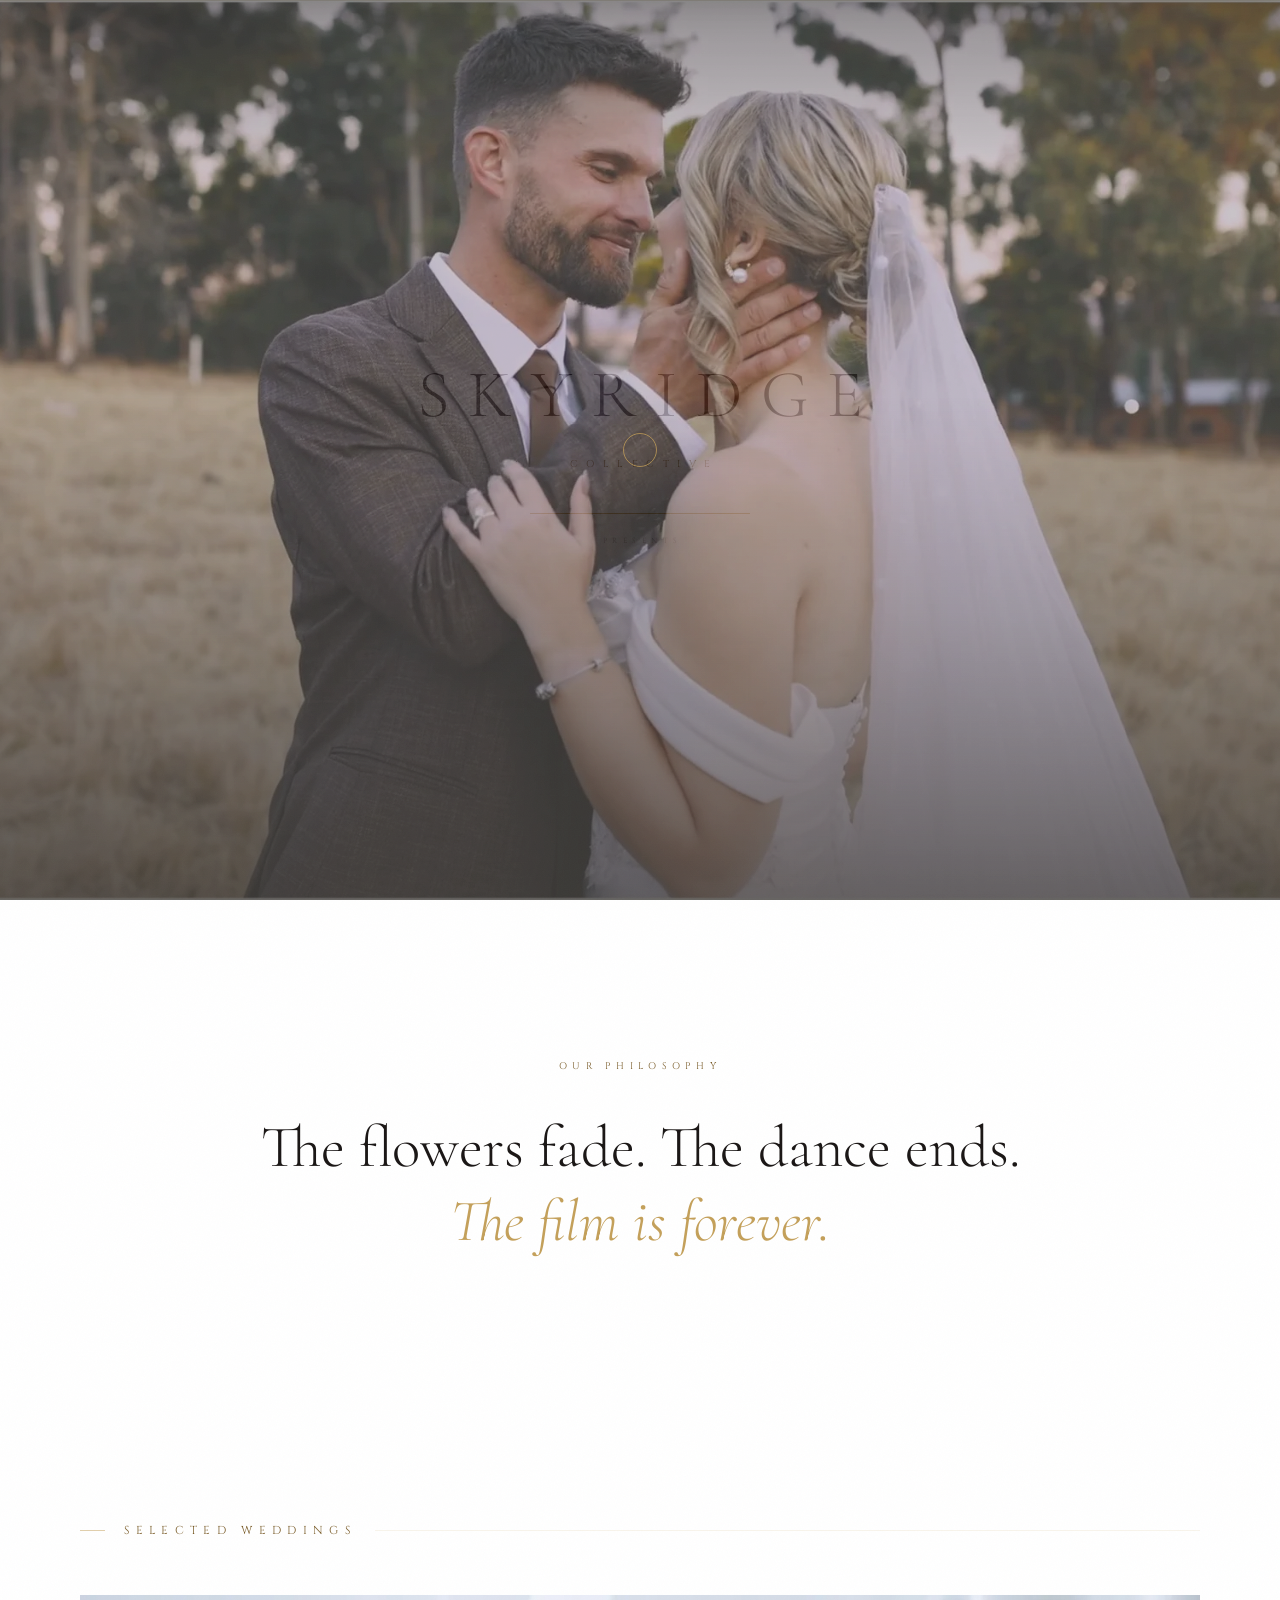
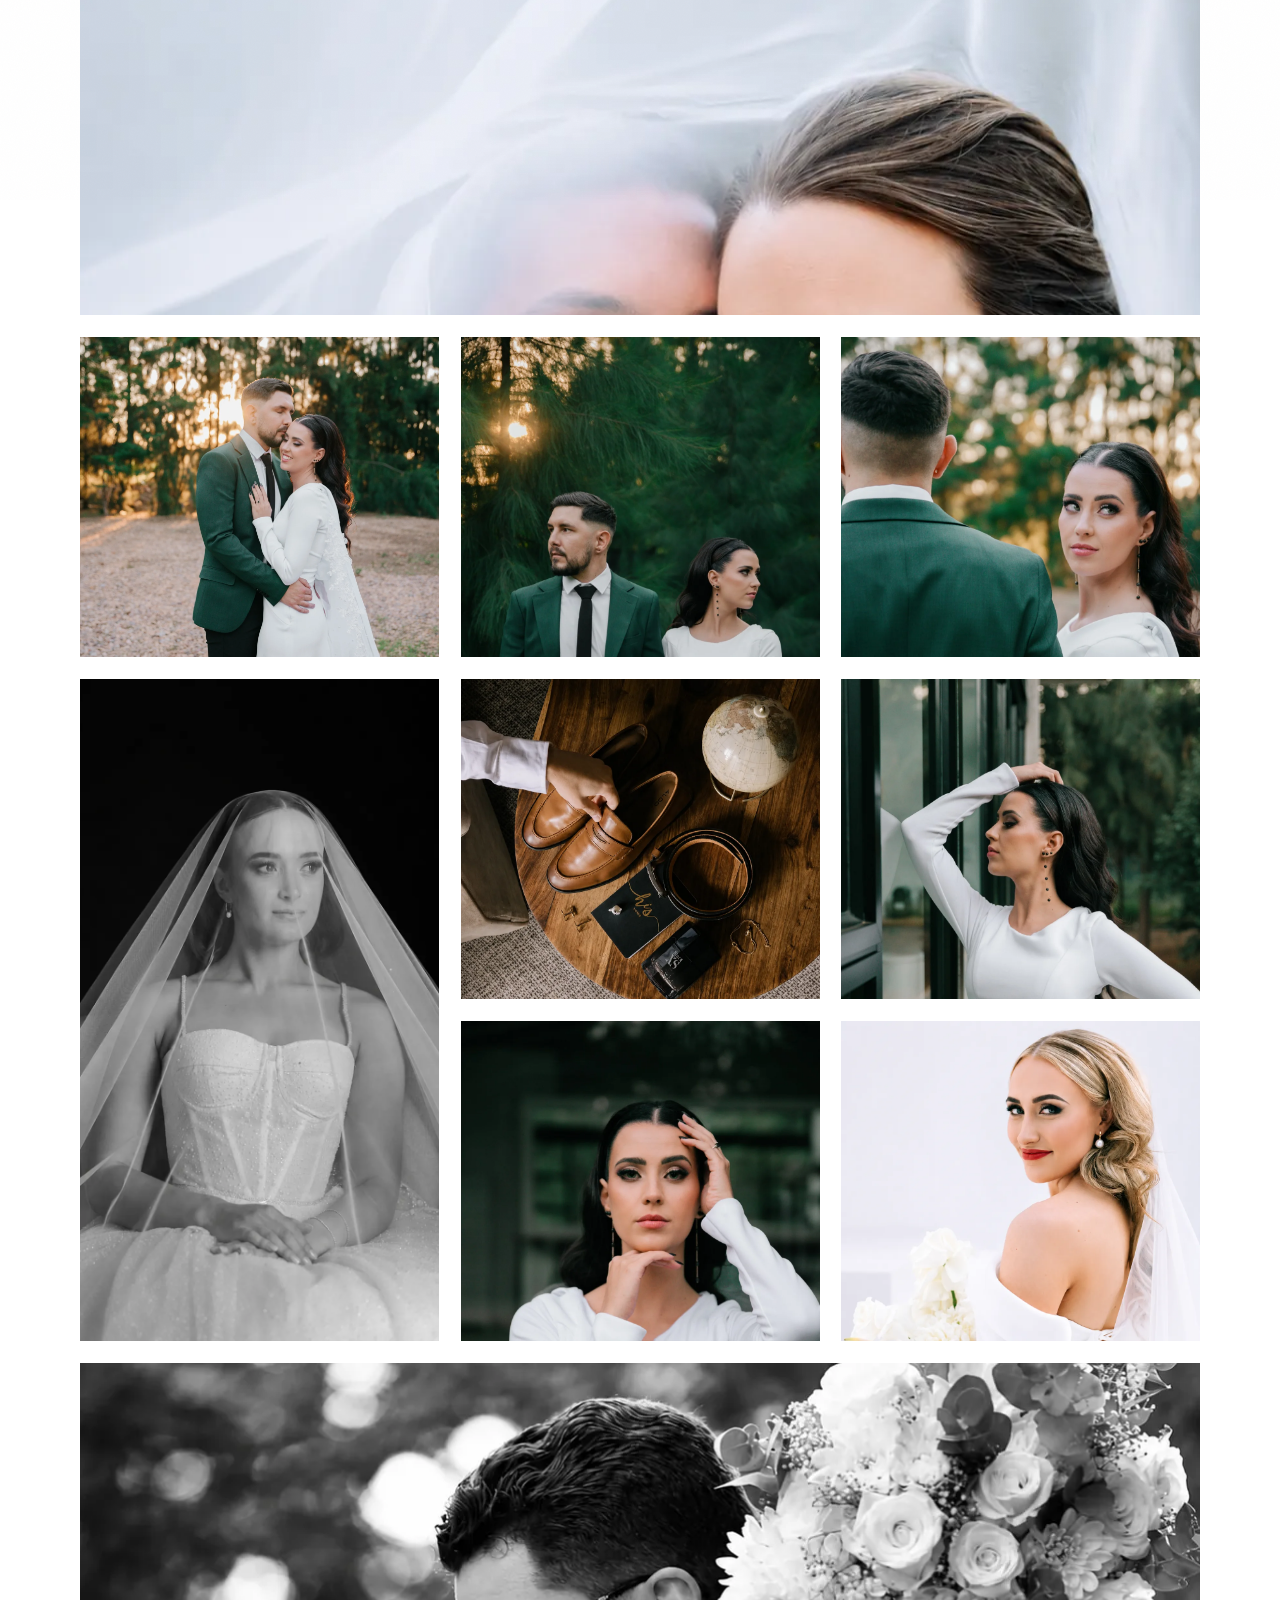
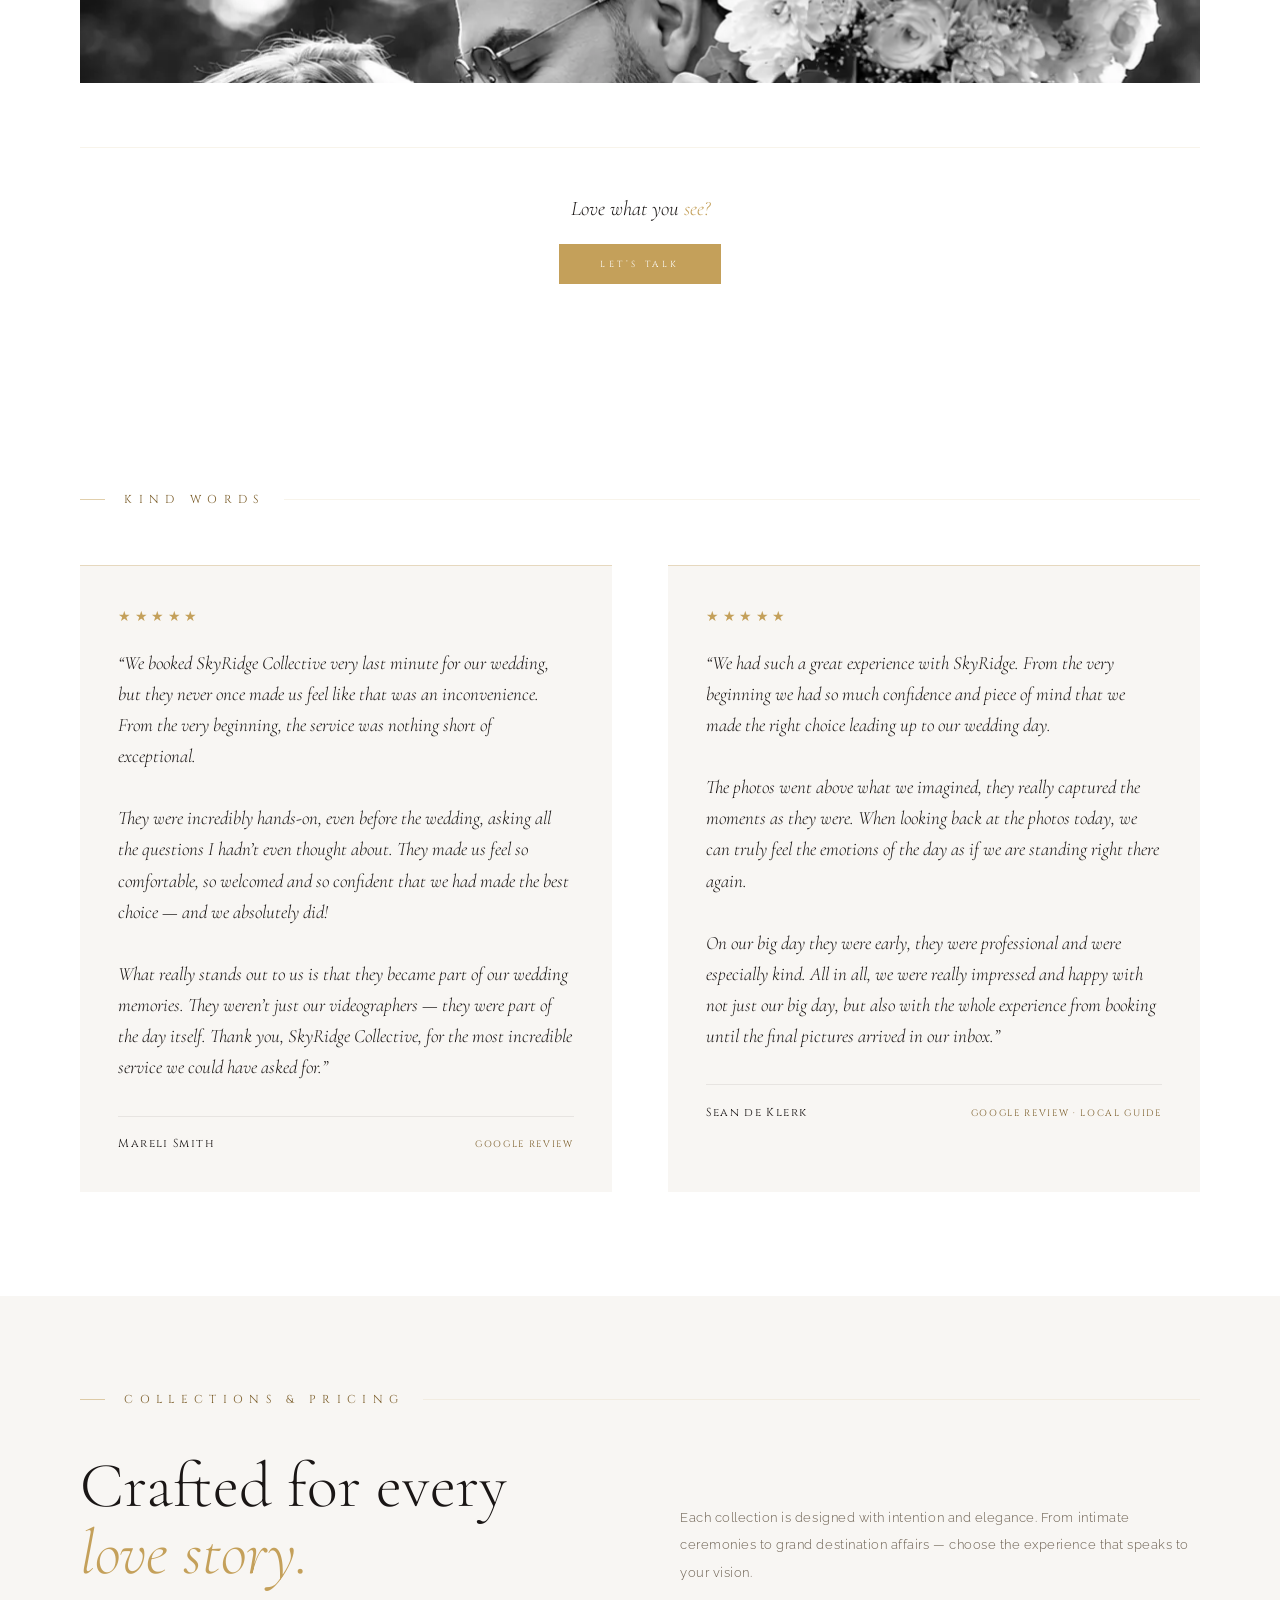
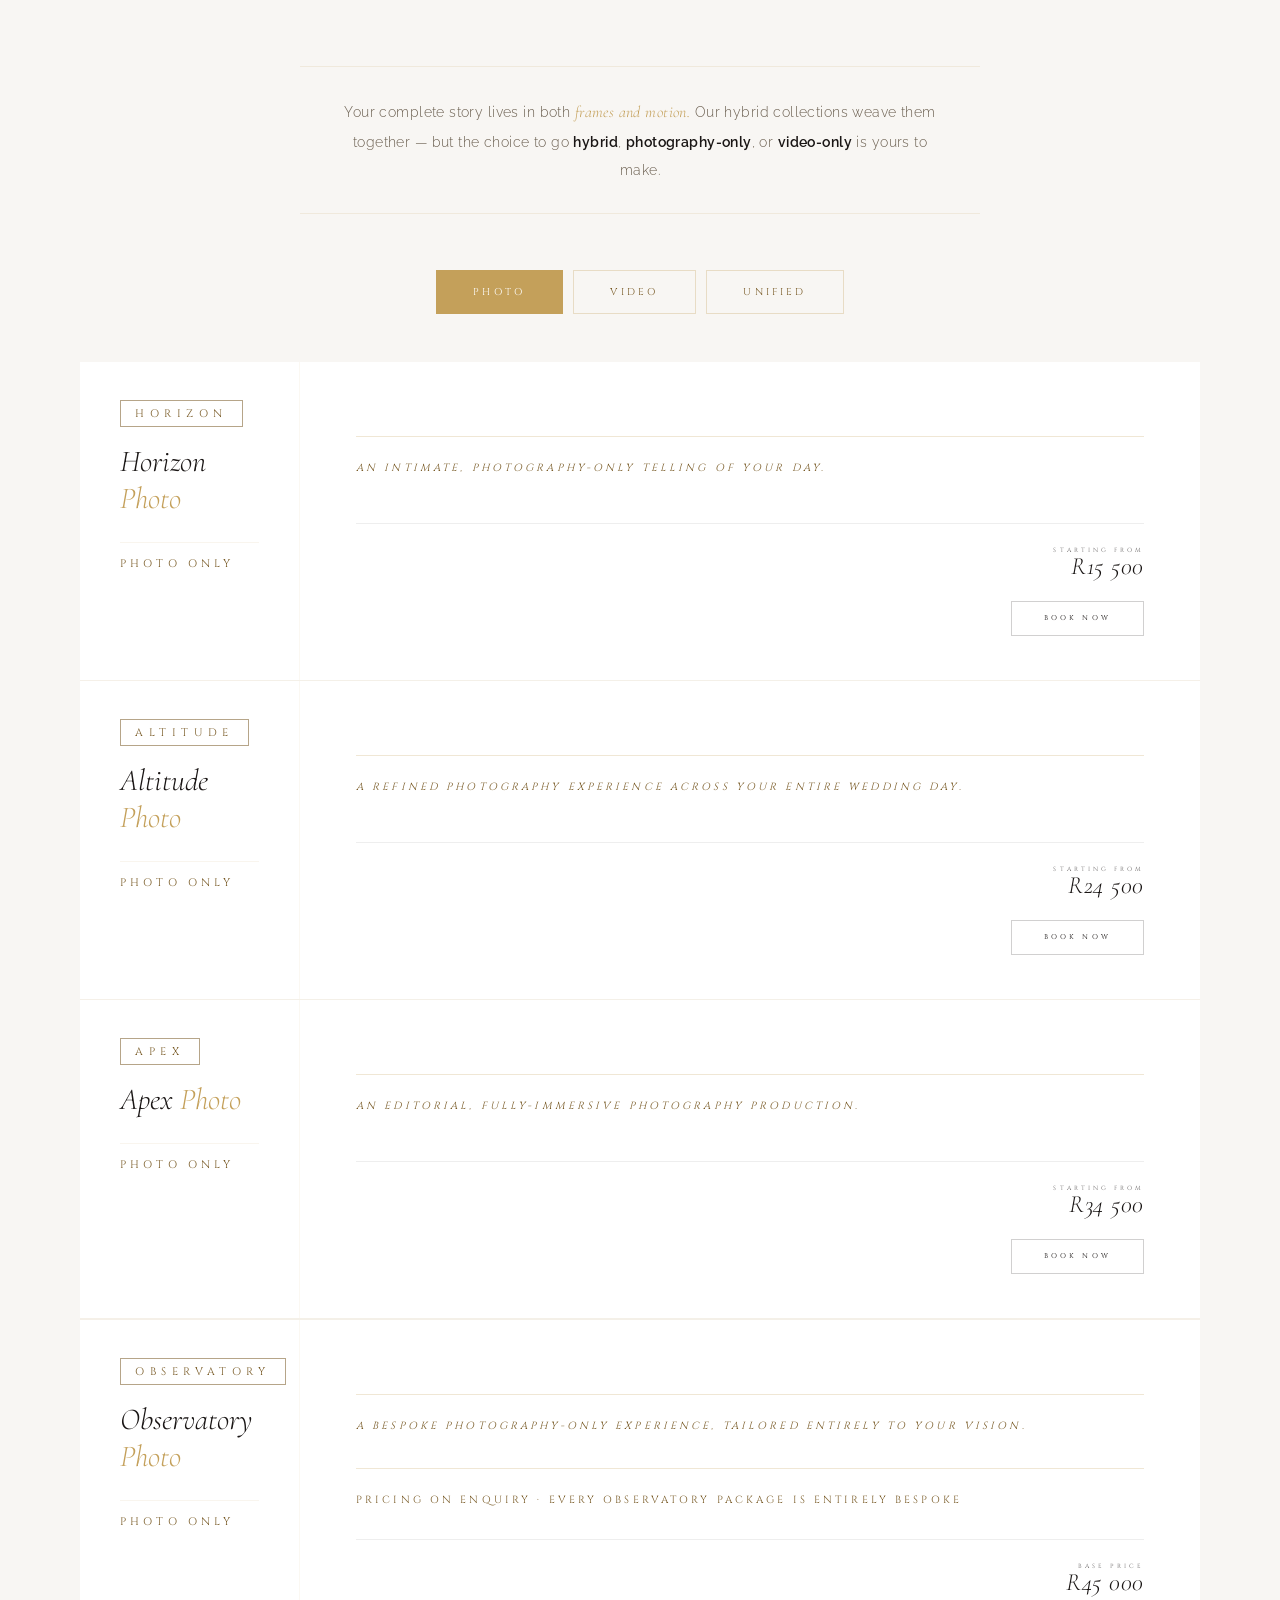
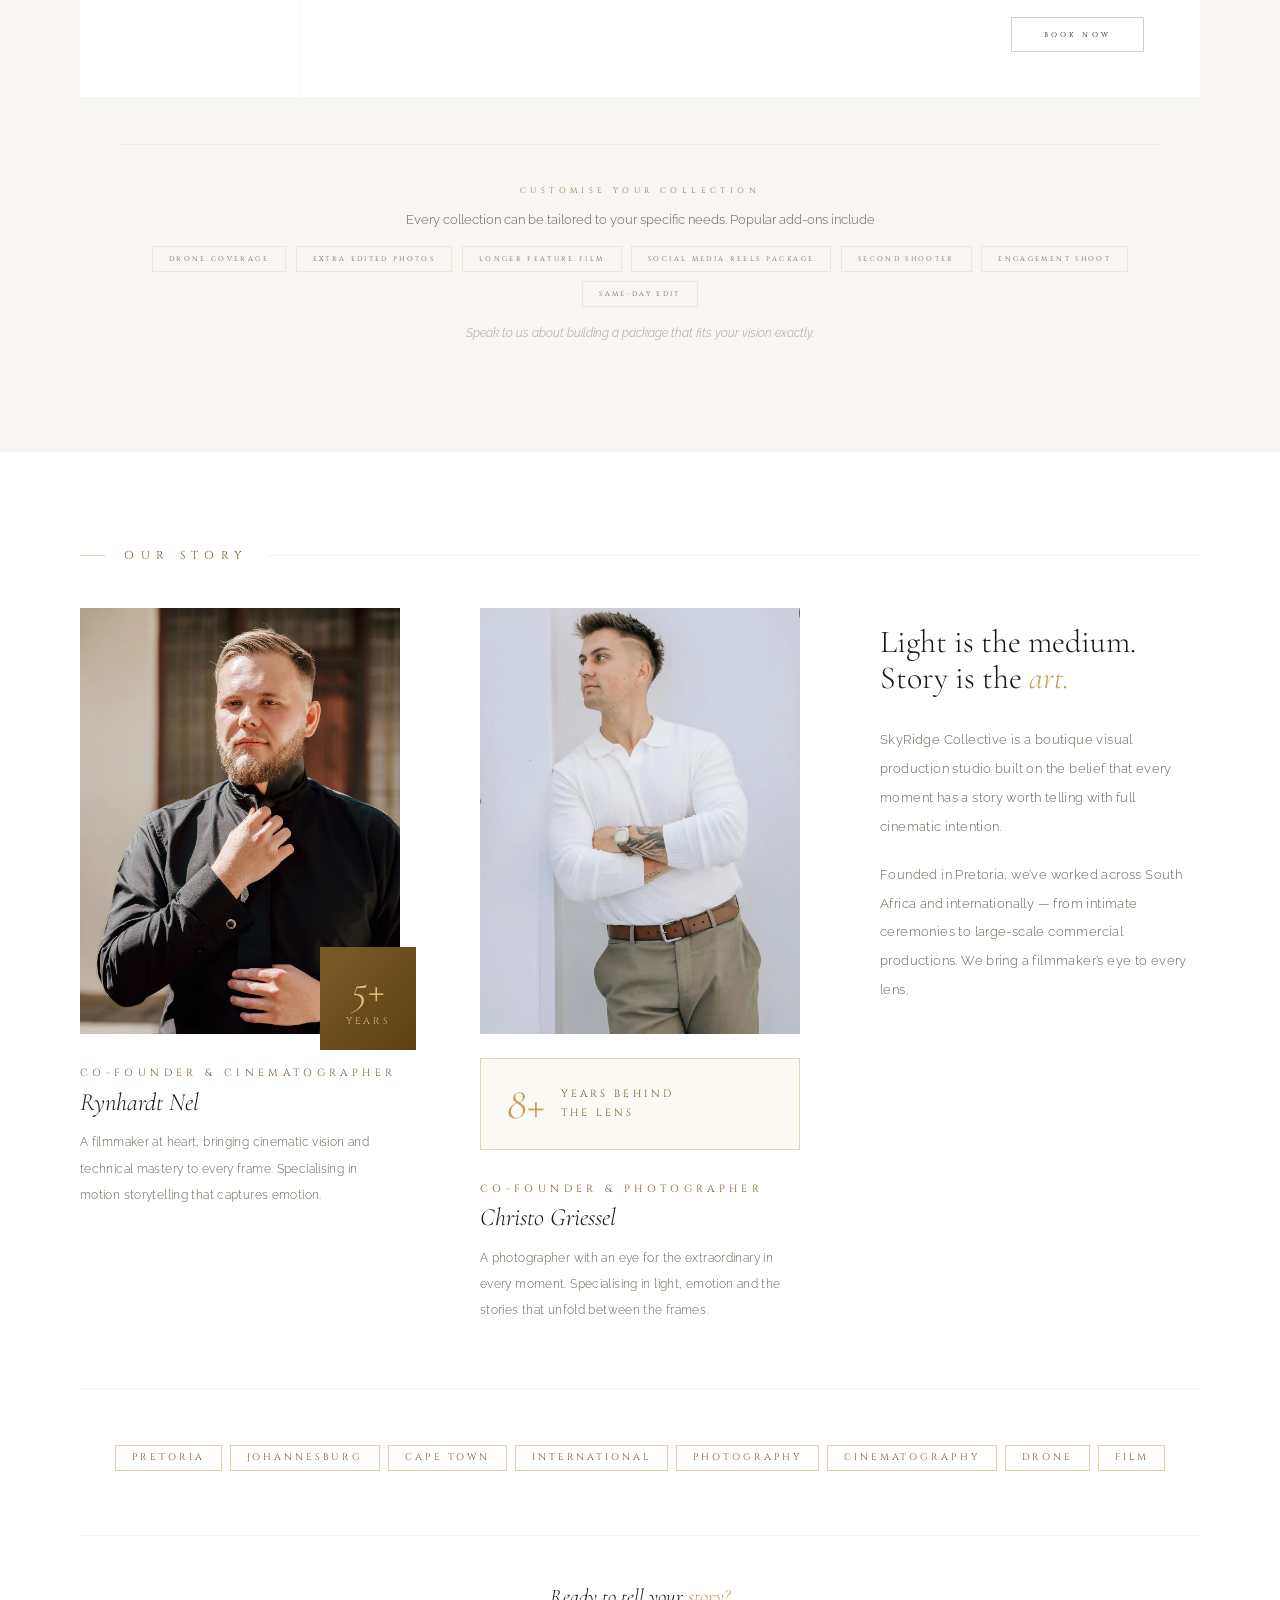
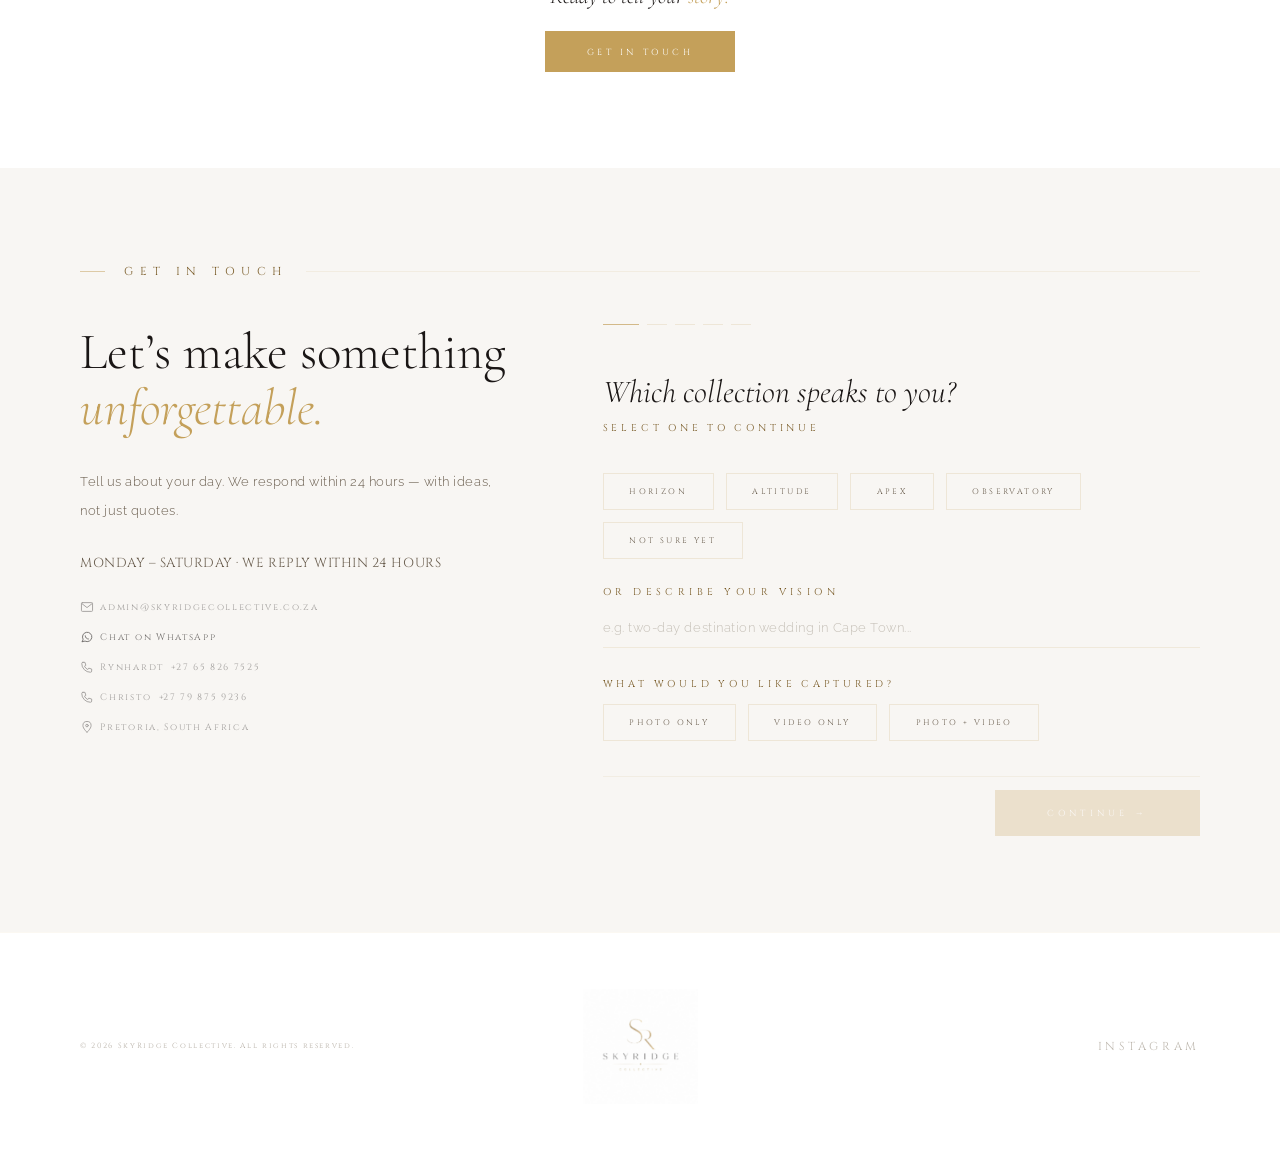
==== commit 214feed2: "Keep the couple photos together as one unbroken sequence The B&W solo bridal portrait was sitting be" ====
--- a/index.html
+++ b/index.html
@@ -155,7 +155,7 @@
 .gallery-grid{display:grid;grid-template-columns:repeat(6,1fr);grid-auto-rows:320px;gap:22px;max-width:1400px;margin:0 auto;}
 .gcell{position:relative;overflow:hidden;background:#f8f2e4;grid-column:span 2;}
 .gcell:nth-child(1),.gcell:nth-child(10){grid-column:span 6;}
-.gcell:nth-child(3){grid-row:span 2;}
+.gcell:nth-child(5){grid-row:span 2;}
 .gcell-inner{position:absolute;inset:0;transition:transform 1s cubic-bezier(.25,.46,.45,.94);}
 .gcell:hover .gcell-inner{transform:scale(1.045);}
 .gph{width:100%;height:100%;display:flex;align-items:center;justify-content:center;font-family:'Cormorant Garamond',serif;font-size:.8rem;font-style:italic;letter-spacing:.25em;color:rgba(196,160,90,.08);text-align:center;line-height:1.8;}
@@ -383,7 +383,7 @@
   /* The tall B&W feature (span 2 rows on desktop) would strand an empty cell in this
      2-column grid -- explicitly reset it here since its base-stylesheet rule has no
      media query and would otherwise still win on specificity. */
-  .gcell:nth-child(3){grid-row:span 1;}
+  .gcell:nth-child(5){grid-row:span 1;}
   .gcell:nth-child(1),.gcell:nth-child(10){
     grid-column:span 2;grid-row:span 1;
   }
@@ -796,9 +796,9 @@
   <div class="gallery-grid">
     <div class="gcell" onclick="lbOpen(this)"><div class="gcell-inner"><img src="images/gallery-couple-2025.webp?v=2" alt="Bride and groom couple portrait at a Pretoria wedding" width="1110" height="1417" loading="lazy" style="width:100%;height:100%;object-fit:cover;object-position:center top;display:block;"></div><div class="gov"><span>Beneath the Veil &mdash; 2025</span></div></div>
     <div class="gcell" onclick="lbOpen(this)"><div class="gcell-inner"><img src="images/gallery-couple-embrace-2025.webp?v=2" alt="Bride and groom embracing at golden hour in a forest, Pretoria wedding" width="1900" height="1267" loading="lazy" style="width:100%;height:100%;object-fit:cover;object-position:center;display:block;"></div><div class="gov"><span>Golden Hour &mdash; 2025</span></div></div>
-    <div class="gcell" onclick="lbOpen(this)"><div class="gcell-inner"><img src="images/gallery-bridal-portrait-2025.webp?v=2" alt="Black and white bridal portrait in gown and veil, Pretoria wedding" width="1110" height="1417" loading="lazy" style="width:100%;height:100%;object-fit:cover;object-position:center top;display:block;"></div><div class="gov"><span>Bridal Portrait &mdash; 2025</span></div></div>
     <div class="gcell" onclick="lbOpen(this)"><div class="gcell-inner"><img src="images/gallery-couple-forest-2025.webp?v=2" alt="Bride and groom standing together in a forest at sunset, Pretoria wedding" width="1110" height="1664" loading="lazy" style="width:100%;height:100%;object-fit:cover;object-position:center top;display:block;"></div><div class="gov"><span>Forest Light &mdash; 2025</span></div></div>
     <div class="gcell" onclick="lbOpen(this)"><div class="gcell-inner"><img src="images/gallery-couple-candid-2025.webp?v=2" alt="Bride looking at the groom candidly over his shoulder, Pretoria wedding" width="1110" height="1664" loading="lazy" style="width:100%;height:100%;object-fit:cover;object-position:center top;display:block;"></div><div class="gov"><span>A Glance &mdash; 2025</span></div></div>
+    <div class="gcell" onclick="lbOpen(this)"><div class="gcell-inner"><img src="images/gallery-bridal-portrait-2025.webp?v=2" alt="Black and white bridal portrait in gown and veil, Pretoria wedding" width="1110" height="1417" loading="lazy" style="width:100%;height:100%;object-fit:cover;object-position:center top;display:block;"></div><div class="gov"><span>Bridal Portrait &mdash; 2025</span></div></div>
     <div class="gcell" onclick="lbOpen(this)"><div class="gcell-inner"><img src="images/gallery-groom-details-2025.webp?v=2" alt="Groom's wedding day details flat lay with shoes, belt and stationery, Pretoria" width="1135" height="1386" loading="lazy" style="width:100%;height:100%;object-fit:cover;object-position:center;display:block;"></div><div class="gov"><span>Groom Details &mdash; 2025</span></div></div>
     <div class="gcell" onclick="lbOpen(this)"><div class="gcell-inner"><img src="images/gallery-bridal-window-2025.webp?v=2" alt="Bride posing beside a glass doorway in a fitted white gown, Pretoria wedding" width="1110" height="1664" loading="lazy" style="width:100%;height:100%;object-fit:cover;object-position:center top;display:block;"></div><div class="gov"><span>The Doorway &mdash; 2025</span></div></div>
     <div class="gcell" onclick="lbOpen(this)"><div class="gcell-inner"><img src="images/gallery-bridal-closeup-2025.webp?v=2" alt="Close bridal portrait in soft evening light, Pretoria wedding" width="1110" height="1664" loading="lazy" style="width:100%;height:100%;object-fit:cover;object-position:center top;display:block;"></div><div class="gov"><span>Evening Portrait &mdash; 2025</span></div></div>
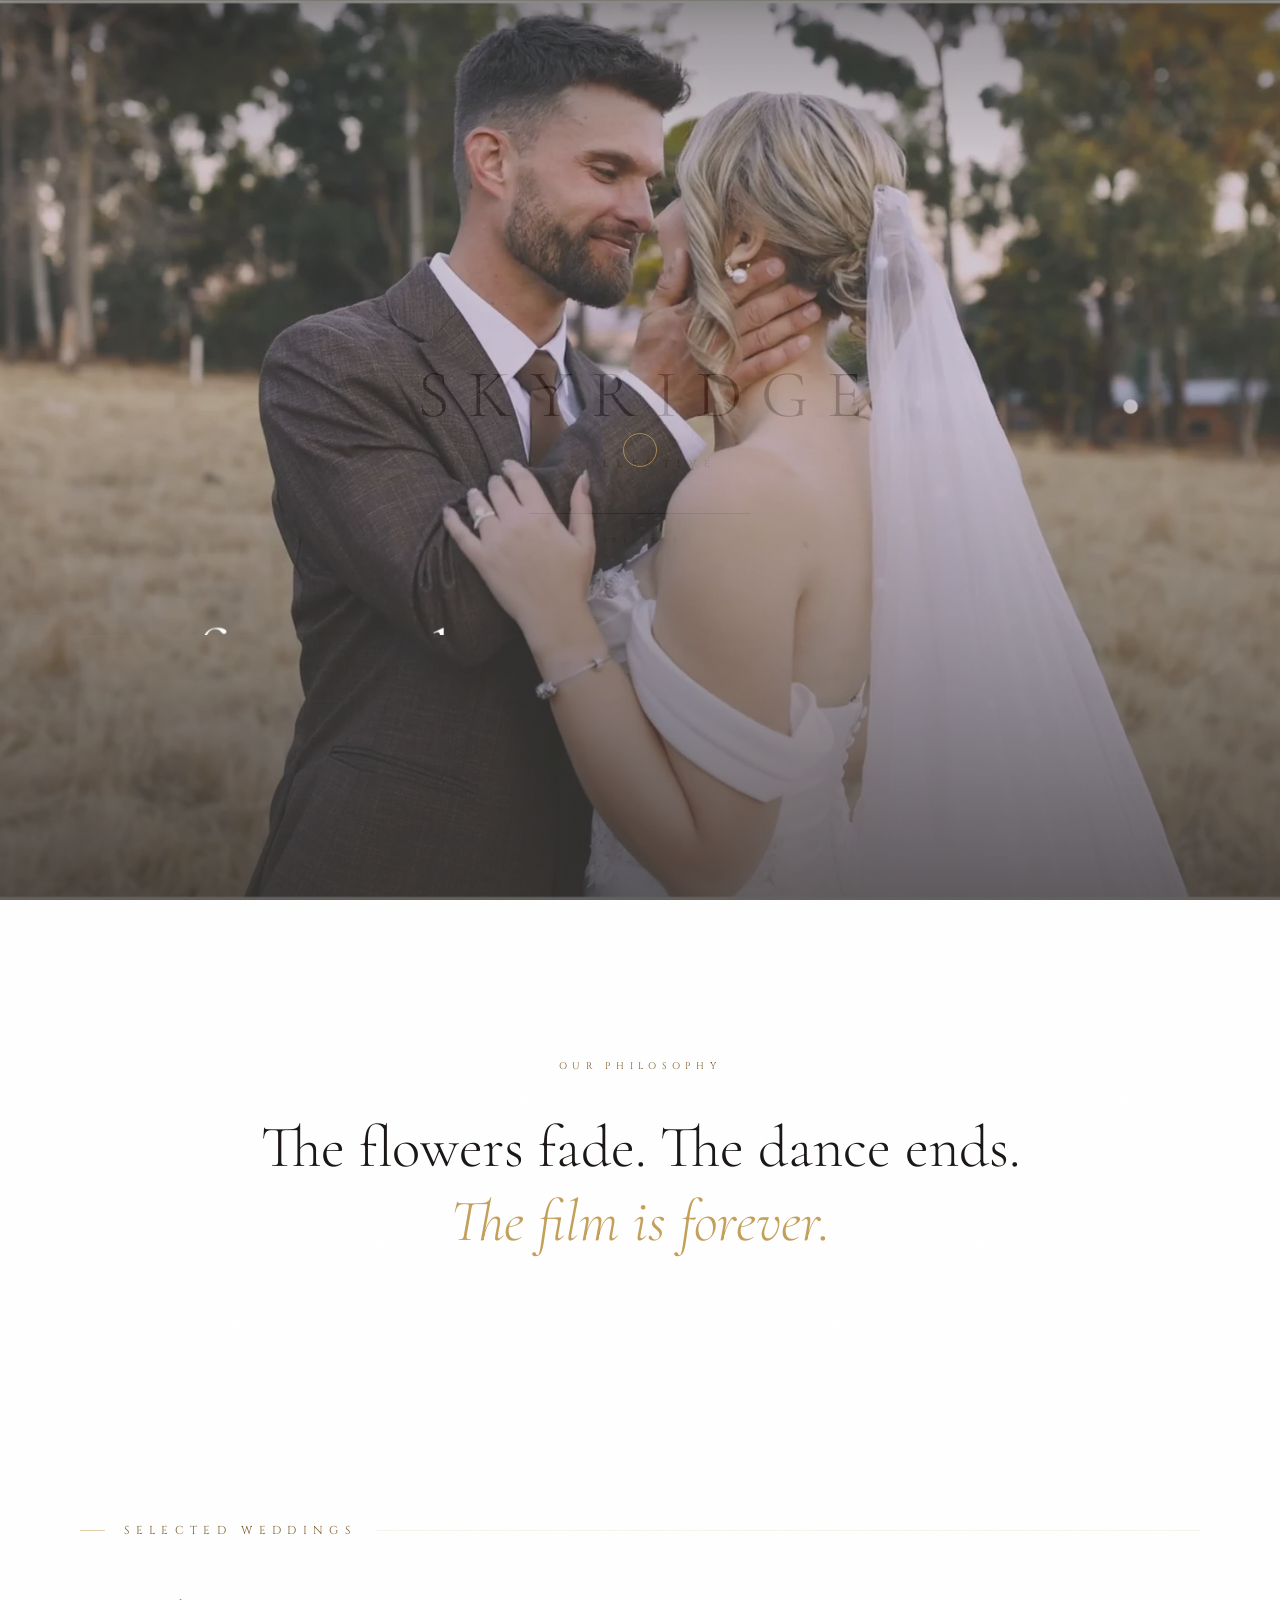
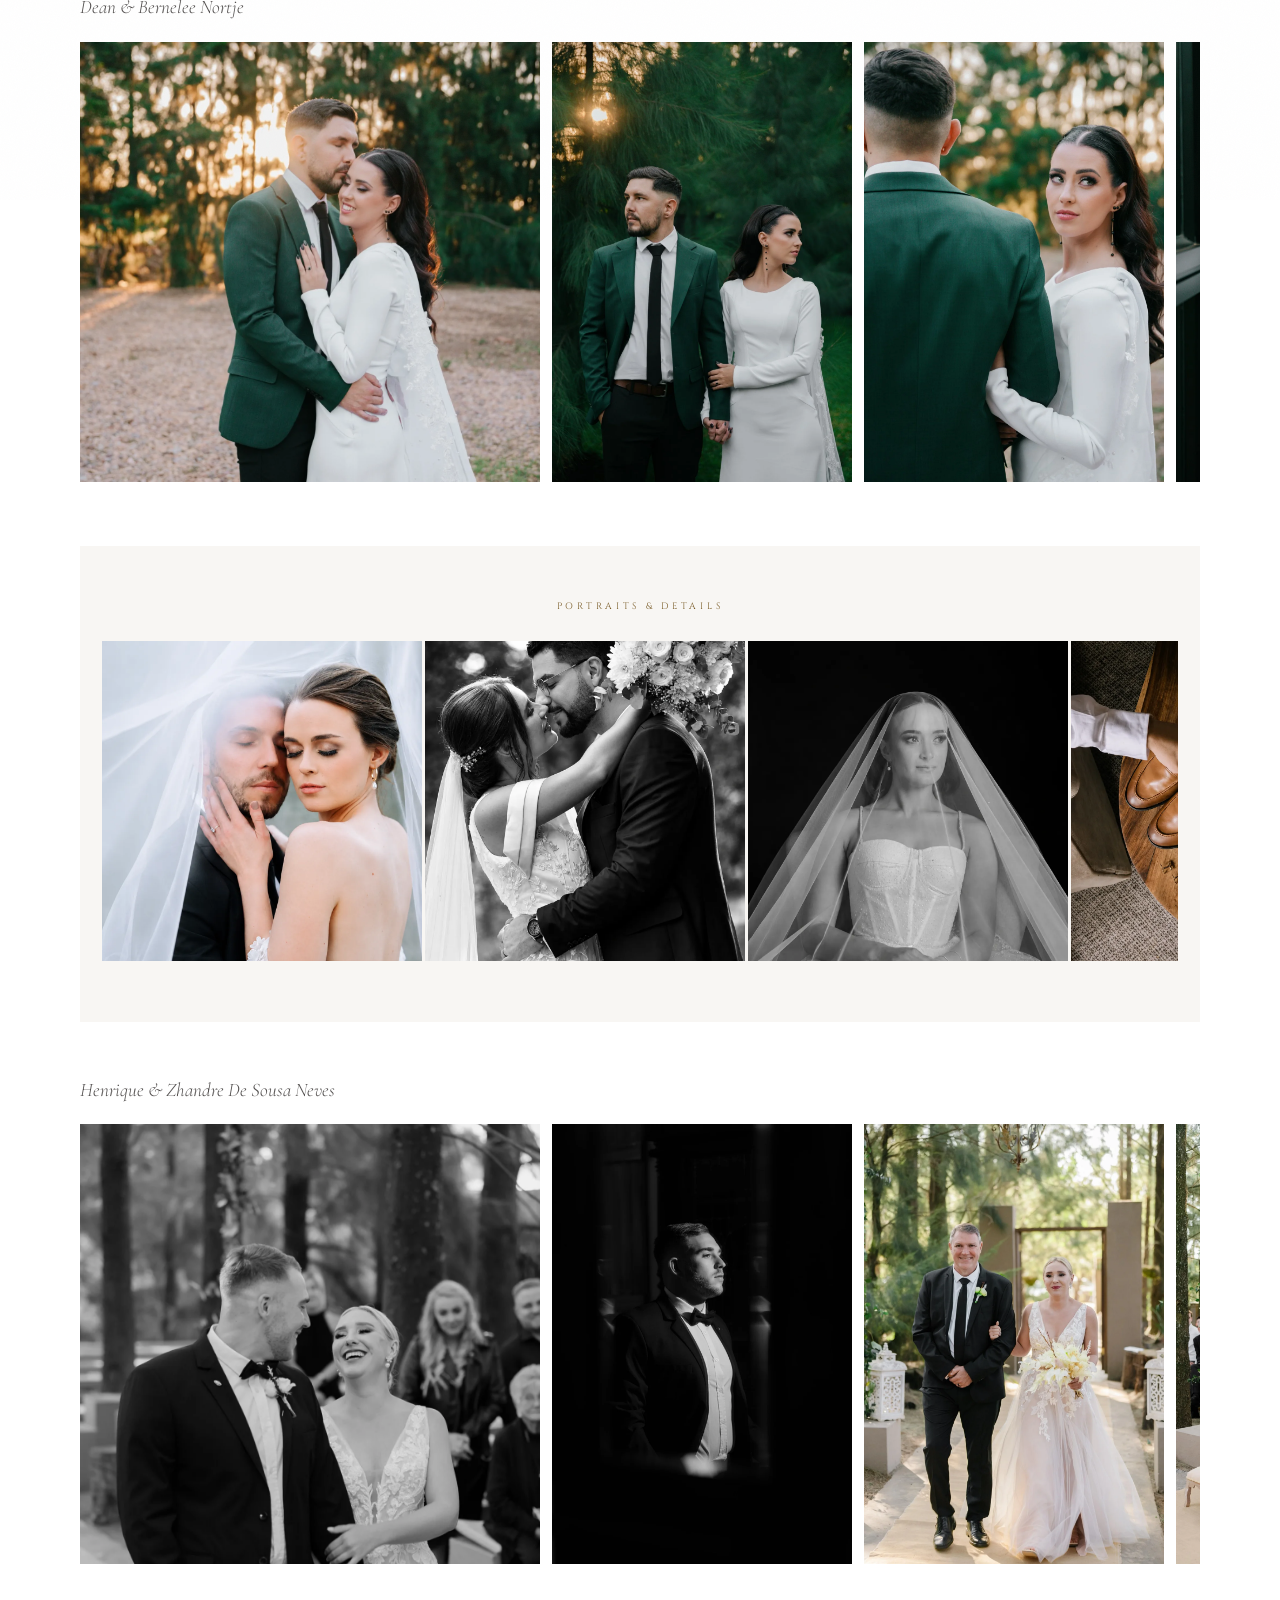
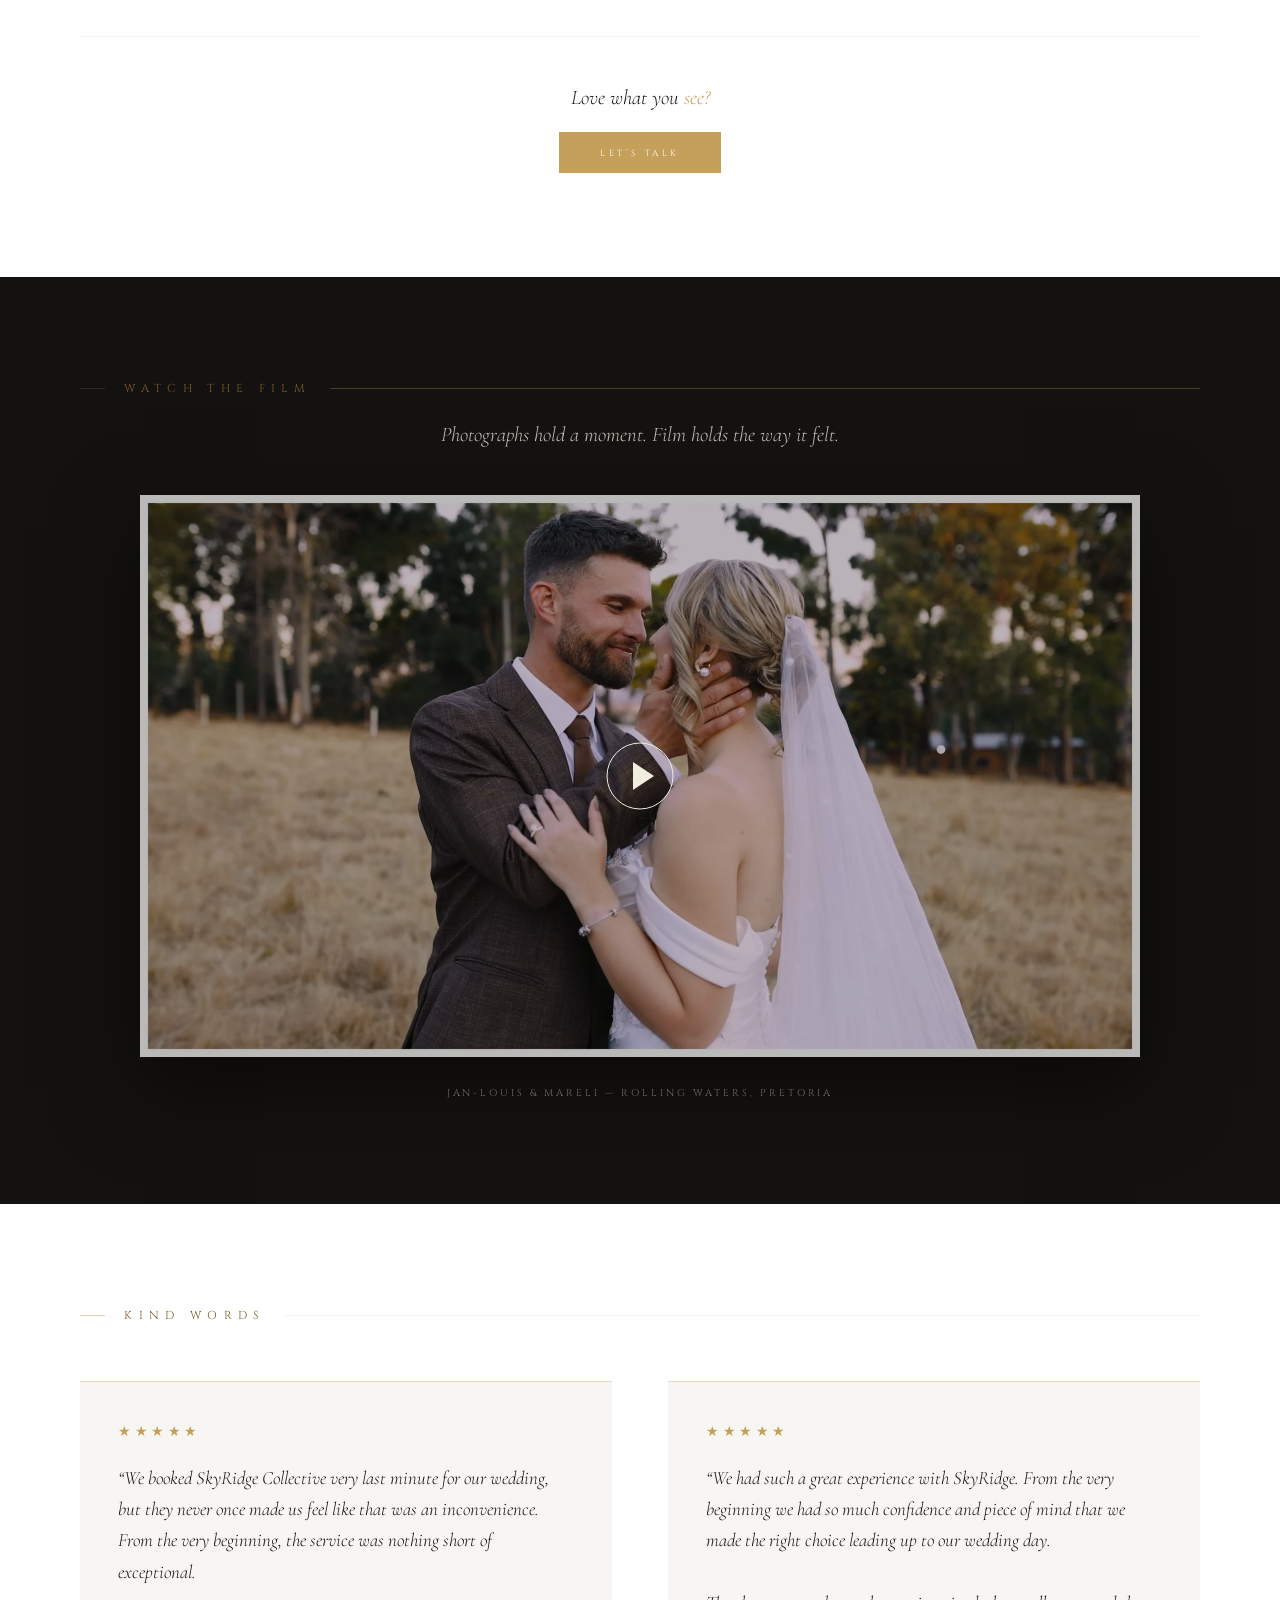
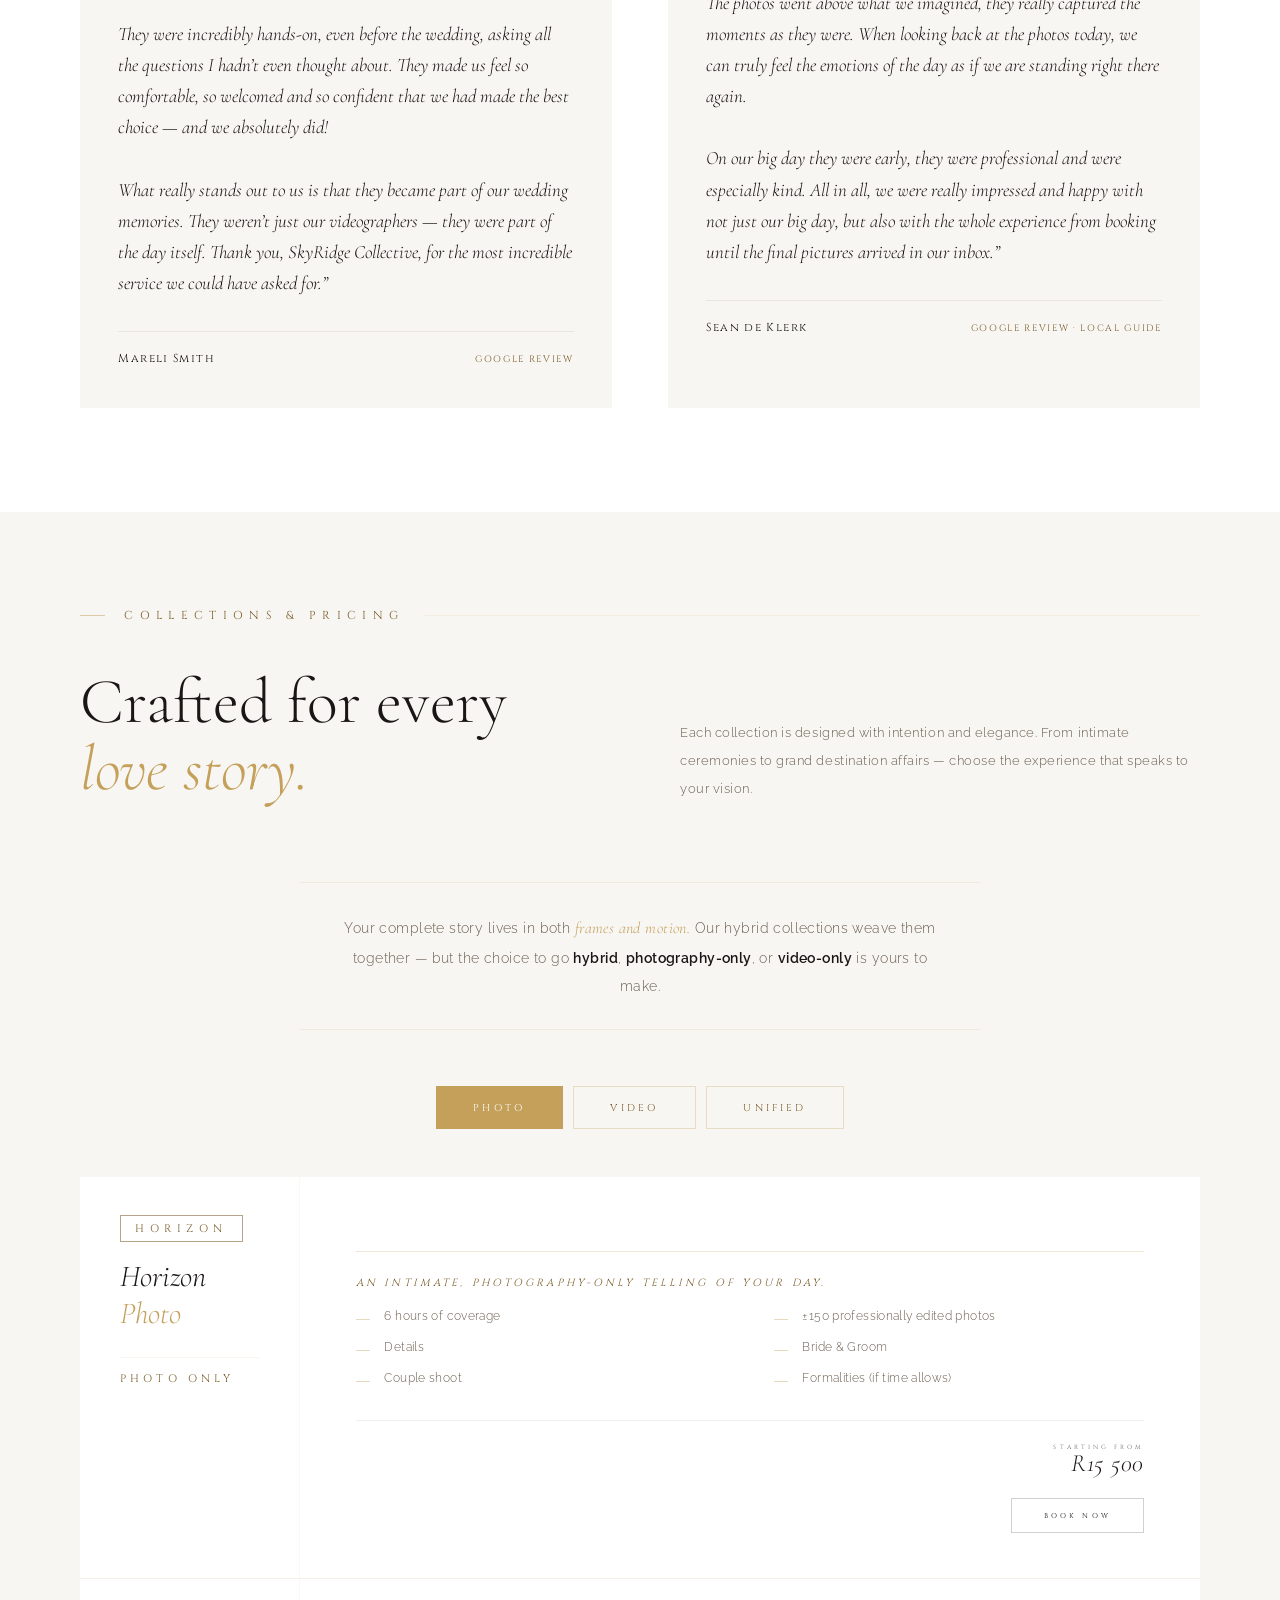
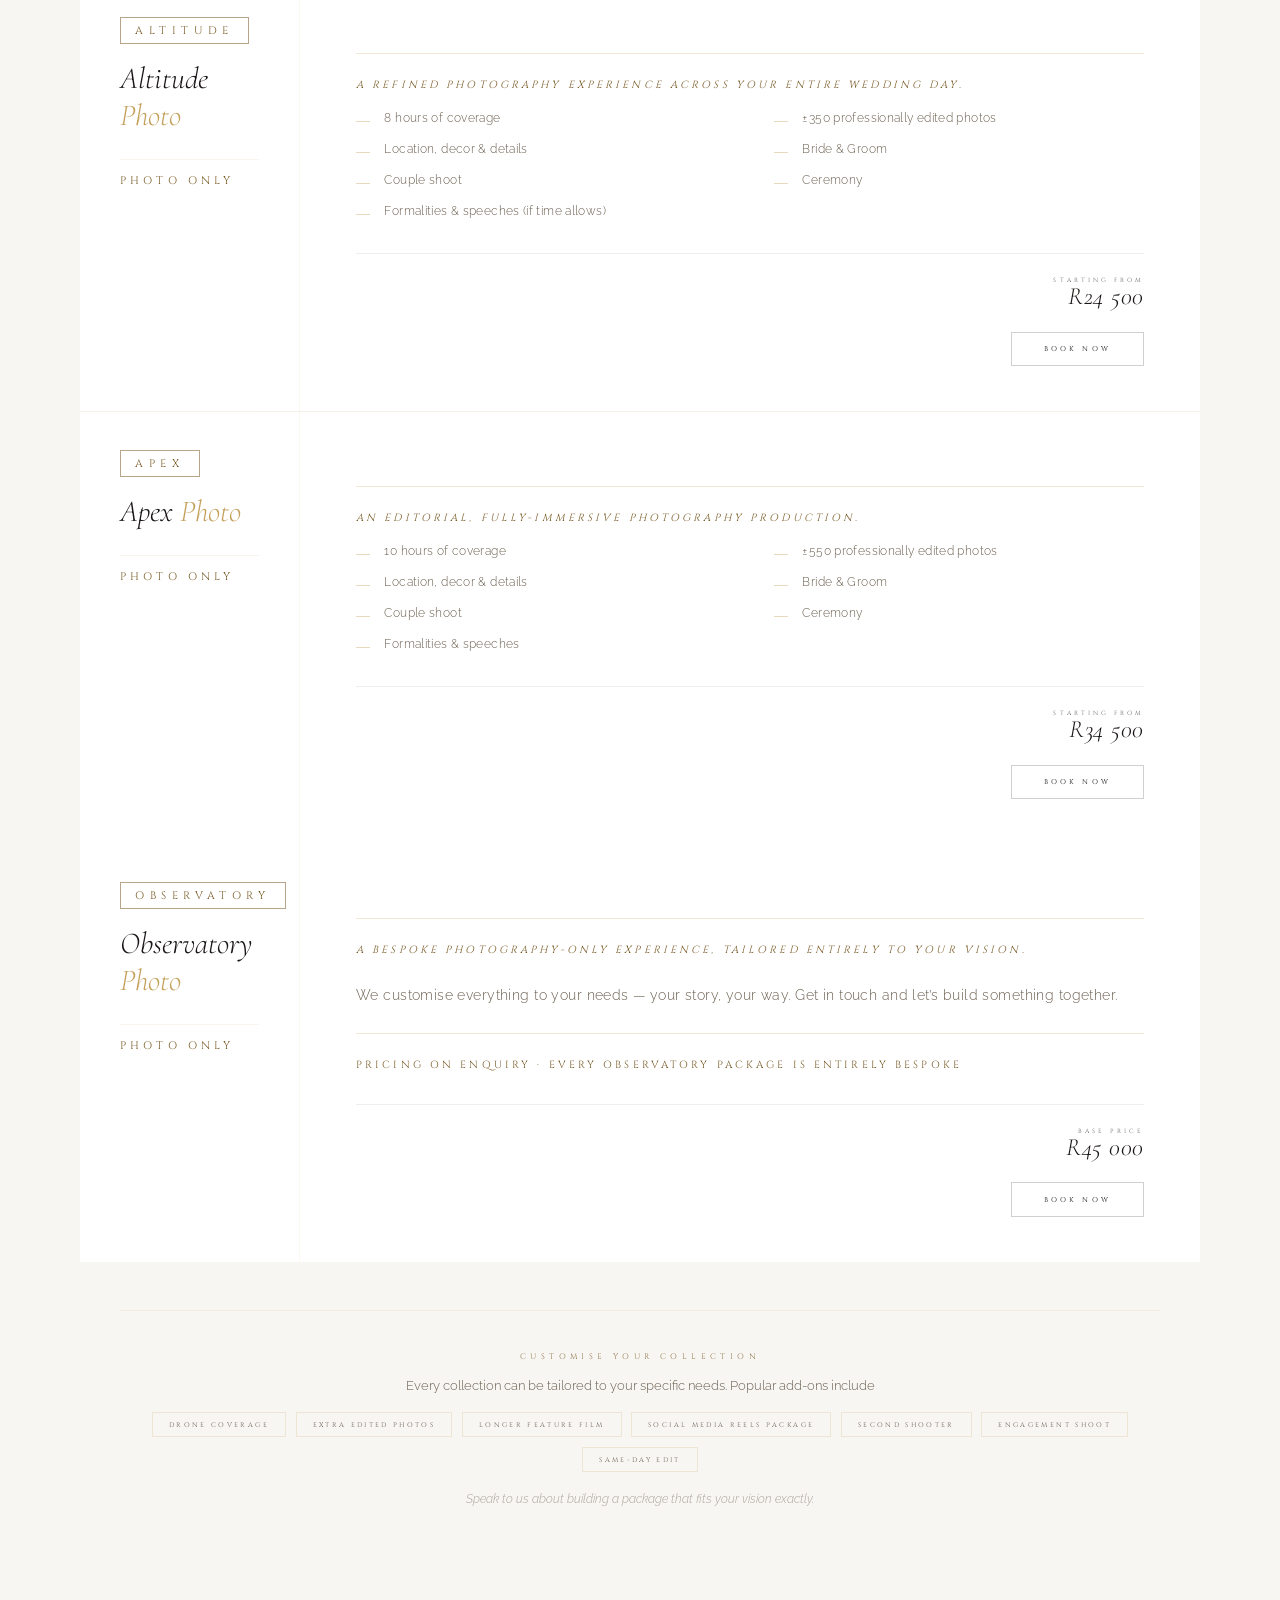
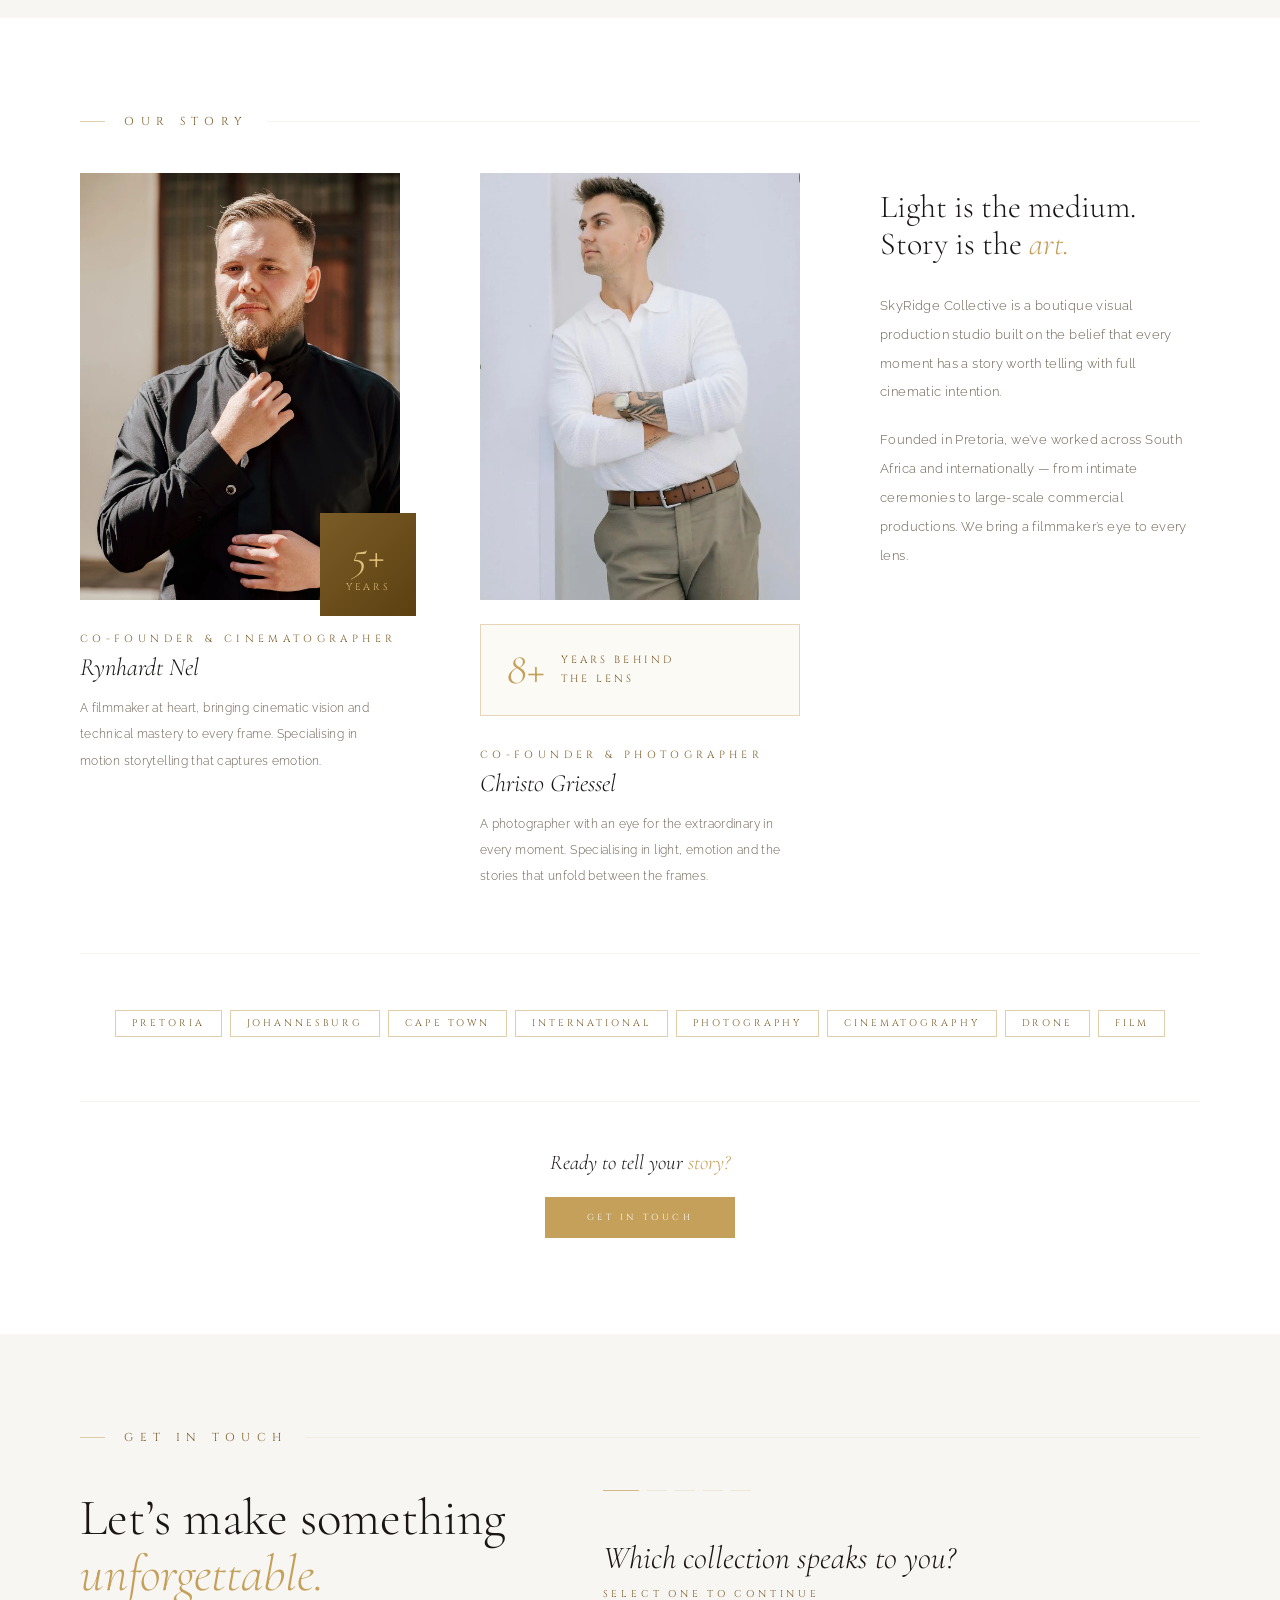
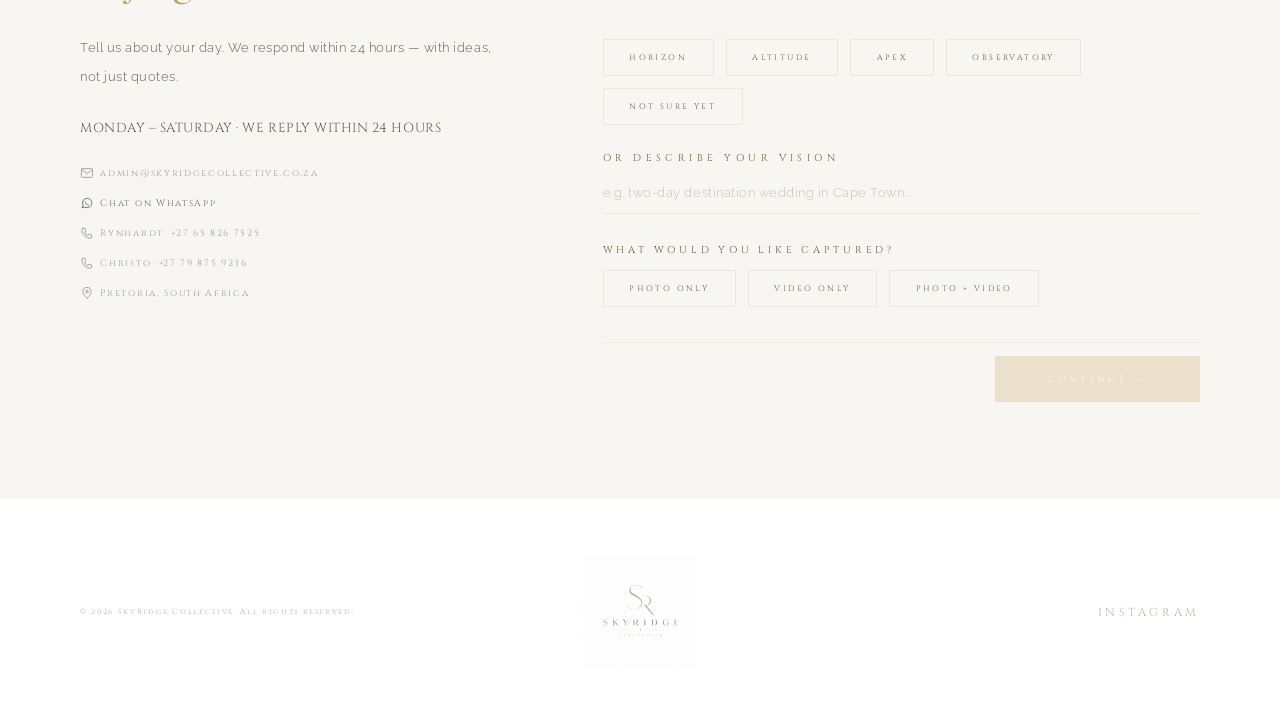
==== commit a429920a: "Add second wedding gallery, video section, compact carousel layout, and matching package bullet list" ====
--- a/index.html
+++ b/index.html
@@ -149,21 +149,61 @@
 .sec-label::after{content:'';display:block;flex:1;height:1px;background:rgba(196,160,90,.12);}
 .sec-label span,.sec-label h2{font-family:'Cinzel',serif;font-size:.72rem;font-weight:400;letter-spacing:.55em;text-transform:uppercase;color:var(--gold);opacity:1;white-space:nowrap;}
 
-/* GALLERY */
+/* GALLERY — a fixed-height hero image per chapter, then a horizontal-scroll filmstrip
+   for the rest. Vertical footprint per chapter is now two fixed-height rows regardless
+   of photo count, instead of a masonry block that grew taller with every photo added --
+   the whole gallery is browsable without much scrolling; depth comes from swiping the
+   strips sideways instead of scrolling the page down through them. */
 .gallery{background:#ffffff;padding-top:6.5rem;padding-bottom:6.5rem;}
 .gallery .sec-label{margin-bottom:3.6rem;}
-.gallery-grid{display:grid;grid-template-columns:repeat(6,1fr);grid-auto-rows:320px;gap:22px;max-width:1400px;margin:0 auto;}
-.gcell{position:relative;overflow:hidden;background:#f8f2e4;grid-column:span 2;}
-.gcell:nth-child(1),.gcell:nth-child(10){grid-column:span 6;}
-.gcell:nth-child(5){grid-row:span 2;}
-.gcell-inner{position:absolute;inset:0;transition:transform 1s cubic-bezier(.25,.46,.45,.94);}
-.gcell:hover .gcell-inner{transform:scale(1.045);}
+.gallery-chapter{max-width:1400px;margin:0 auto 1.4rem;font-family:'Cormorant Garamond',serif;font-style:italic;font-weight:300;font-size:1.2rem;color:var(--text);opacity:.75;}
+.gallery-strip{
+  display:flex;overflow-x:auto;scroll-snap-type:x mandatory;-webkit-overflow-scrolling:touch;
+  gap:12px;max-width:1400px;margin:0 auto 2.8rem;padding-bottom:.5rem;scrollbar-width:none;
+}
+.gallery-strip::-webkit-scrollbar{display:none;}
+.gcell{position:relative;overflow:hidden;background:#f8f2e4;flex:0 0 300px;height:440px;scroll-snap-align:start;cursor:pointer;}
+.gcell img{width:100%;height:100%;object-fit:cover;display:block;transition:transform 1s cubic-bezier(.25,.46,.45,.94);}
+.gcell:hover img{transform:scale(1.045);}
+.gcell-feature{flex-basis:460px;}
 .gph{width:100%;height:100%;display:flex;align-items:center;justify-content:center;font-family:'Cormorant Garamond',serif;font-size:.8rem;font-style:italic;letter-spacing:.25em;color:rgba(196,160,90,.08);text-align:center;line-height:1.8;}
 .gov{position:absolute;inset:0;background:linear-gradient(to top,rgba(20,17,14,.62) 0%,rgba(20,17,14,0) 48%);opacity:0;transition:opacity .6s;display:flex;align-items:flex-end;padding:1.8rem 2rem;}
 .gcell:hover .gov{opacity:1;}
 .gov span{font-family:'Cinzel',serif;font-size:.66rem;font-weight:400;letter-spacing:.22em;text-transform:uppercase;color:#f3ece0;position:relative;padding-bottom:.6rem;}
 .gov span::after{content:'';position:absolute;left:0;bottom:0;height:1px;width:22px;background:var(--gold);}
 .gov span{font-family:'Cinzel',serif;font-size:.52rem;letter-spacing:.4em;text-transform:uppercase;color:var(--gold);}
+
+/* PORTRAITS & DETAILS — a deliberately different register from the couple chapters: a
+   tight, uniform, contact-sheet grid on a tinted band, for the solo portraits and detail
+   shots that don't belong in the couple-story flow but are too strong to cut. */
+.portraits{background:var(--bg2);margin:3.5rem 0;padding:3.4rem 1.4rem;}
+.portraits-label{text-align:center;font-family:'Cinzel',serif;font-size:.58rem;font-weight:400;letter-spacing:.4em;text-transform:uppercase;color:var(--gold-text);margin-bottom:1.8rem;}
+.portraits-grid{
+  display:flex;overflow-x:auto;scroll-snap-type:x mandatory;-webkit-overflow-scrolling:touch;
+  gap:3px;max-width:1400px;margin:0 auto;padding-bottom:.4rem;scrollbar-width:none;
+}
+.portraits-grid::-webkit-scrollbar{display:none;}
+.pcell{position:relative;overflow:hidden;background:#e9e2d4;aspect-ratio:1/1;cursor:pointer;flex:0 0 320px;scroll-snap-align:start;}
+.pcell img{width:100%;height:100%;object-fit:cover;display:block;transition:transform 1s cubic-bezier(.25,.46,.45,.94);}
+.pcell:hover img{transform:scale(1.06);}
+.pcell .gov{padding:1.2rem;}
+.pcell .gov span{font-size:.56rem;letter-spacing:.16em;}
+
+/* FILM — dark, cinematic, matches the hero's palette so it reads as a continuation of
+   the showreel rather than a bolted-on video widget. */
+.film{background:#141210;padding-top:6.5rem;padding-bottom:6.5rem;text-align:center;}
+.film-label{justify-content:center;margin-bottom:1.6rem;}
+.film-label::before,.film-label::after{background:rgba(196,160,90,.3);}
+.film-label span,.film-label h2{color:var(--gold);}
+.film-sub{font-family:'Cormorant Garamond',serif;font-style:italic;font-weight:300;font-size:1.3rem;color:#f3ece0;opacity:.8;margin-bottom:3rem;}
+.film-player{position:relative;max-width:1000px;margin:0 auto;aspect-ratio:16/9;background:#000;overflow:hidden;box-shadow:0 30px 80px rgba(0,0,0,.5);}
+.film-player video{width:100%;height:100%;object-fit:cover;display:block;}
+.film-play{position:absolute;inset:0;width:100%;height:100%;background:rgba(10,8,7,.28);border:none;display:flex;align-items:center;justify-content:center;cursor:pointer;color:#f3ece0;transition:background .4s;}
+.film-play:hover{background:rgba(10,8,7,.42);}
+.film-play svg{width:68px;height:68px;transition:transform .4s;}
+.film-play:hover svg{transform:scale(1.08);}
+.film-player.is-playing .film-play{display:none;}
+.film-caption{font-family:'Cinzel',serif;font-size:.62rem;letter-spacing:.3em;text-transform:uppercase;color:rgba(243,236,224,.55);margin-top:1.8rem;}
 
 /* TESTIMONIALS */
 .testimonials{background:#ffffff;padding-top:6.5rem;padding-bottom:6.5rem;}
@@ -374,19 +414,13 @@
   /* GALLERY */
   .gallery{padding-top:4rem;padding-bottom:4rem;}
   .gallery .sec-label{margin-bottom:2.2rem;}
-  .gallery-grid{
-    grid-template-columns:1fr 1fr;
-    grid-auto-rows:210px;
-    gap:12px;
-  }
-  .gcell{grid-column:span 1;grid-row:span 1;}
-  /* The tall B&W feature (span 2 rows on desktop) would strand an empty cell in this
-     2-column grid -- explicitly reset it here since its base-stylesheet rule has no
-     media query and would otherwise still win on specificity. */
-  .gcell:nth-child(5){grid-row:span 1;}
-  .gcell:nth-child(1),.gcell:nth-child(10){
-    grid-column:span 2;grid-row:span 1;
-  }
+  .gallery-chapter{margin:0 auto 1rem;font-size:1.05rem;padding:0 1.4rem;}
+  .gallery-strip{margin:0 -1.4rem 2rem;padding:0 1.4rem .5rem;gap:8px;}
+  .gcell{flex-basis:68vw;height:340px;}
+  .gcell-feature{flex-basis:78vw;}
+  .portraits{padding:2.4rem 1.4rem;margin:2.4rem 0;}
+  .portraits-grid{gap:8px;margin:0 -1.4rem;padding:0 1.4rem .4rem;}
+  .pcell{flex-basis:58vw;}
 
   /* TESTIMONIALS — horizontal swipe carousel, no JS: each card is a fixed-height
      snap point with its own inner scroll, so the page's vertical scroll doesn't
@@ -447,7 +481,11 @@
 #lb-close:hover{opacity:1;}
 #lb-close svg{width:18px;height:18px;stroke:#fff;fill:none;stroke-width:1.5;}
 #lb-caption{position:absolute;bottom:1.8rem;left:50%;transform:translateX(-50%);font-family:'Cinzel',serif;font-size:.5rem;letter-spacing:.5em;text-transform:uppercase;color:rgba(255,255,255,.3);white-space:nowrap;}
-#lb-arrow{position:absolute;bottom:1.8rem;right:2.2rem;font-family:'Cinzel',serif;font-size:.48rem;letter-spacing:.35em;color:rgba(255,255,255,.2);text-transform:uppercase;}
+.lb-arrow{position:absolute;top:50%;transform:translateY(-50%);width:52px;height:52px;display:flex;align-items:center;justify-content:center;cursor:pointer;opacity:.5;transition:opacity .25s;}
+.lb-arrow:hover{opacity:1;}
+.lb-arrow svg{width:26px;height:26px;stroke:#fff;fill:none;stroke-width:1.3;}
+#lb-prev{left:1.2rem;}
+#lb-next{right:1.2rem;}
 @keyframes lbIn{from{opacity:0;transform:scale(.96);}to{opacity:1;transform:scale(1);}}
 .gcell{cursor:default;}
 
@@ -464,7 +502,7 @@
 #lb-img{cursor:default;}
 
 /* Visible keyboard focus */
-a:focus-visible,button:focus-visible,.gcell:focus-visible,.eq-opt:focus-visible,.eq-day:focus-visible,.eq-month:focus-visible,.eq-year:focus-visible,#lb-close:focus-visible,.col-book-btn:focus-visible{outline:2px solid var(--gold-dk);outline-offset:3px;}
+a:focus-visible,button:focus-visible,.gcell:focus-visible,.eq-opt:focus-visible,.eq-day:focus-visible,.eq-month:focus-visible,.eq-year:focus-visible,#lb-close:focus-visible,.lb-arrow:focus-visible,.col-book-btn:focus-visible{outline:2px solid var(--gold-dk);outline-offset:3px;}
 
 /* WCAG AA contrast: darker gold for small text on light backgrounds */
 :root{--gold-text:#7a5c28;}
@@ -793,23 +831,63 @@
 
 <section class="gallery" id="gallery">
   <div class="sec-label"><h2>Selected Weddings</h2></div>
-  <div class="gallery-grid">
-    <div class="gcell" onclick="lbOpen(this)"><div class="gcell-inner"><img src="images/gallery-couple-2025.webp?v=2" alt="Bride and groom couple portrait at a Pretoria wedding" width="1110" height="1417" loading="lazy" style="width:100%;height:100%;object-fit:cover;object-position:center top;display:block;"></div><div class="gov"><span>Beneath the Veil &mdash; 2025</span></div></div>
-    <div class="gcell" onclick="lbOpen(this)"><div class="gcell-inner"><img src="images/gallery-couple-embrace-2025.webp?v=2" alt="Bride and groom embracing at golden hour in a forest, Pretoria wedding" width="1900" height="1267" loading="lazy" style="width:100%;height:100%;object-fit:cover;object-position:center;display:block;"></div><div class="gov"><span>Golden Hour &mdash; 2025</span></div></div>
-    <div class="gcell" onclick="lbOpen(this)"><div class="gcell-inner"><img src="images/gallery-couple-forest-2025.webp?v=2" alt="Bride and groom standing together in a forest at sunset, Pretoria wedding" width="1110" height="1664" loading="lazy" style="width:100%;height:100%;object-fit:cover;object-position:center top;display:block;"></div><div class="gov"><span>Forest Light &mdash; 2025</span></div></div>
-    <div class="gcell" onclick="lbOpen(this)"><div class="gcell-inner"><img src="images/gallery-couple-candid-2025.webp?v=2" alt="Bride looking at the groom candidly over his shoulder, Pretoria wedding" width="1110" height="1664" loading="lazy" style="width:100%;height:100%;object-fit:cover;object-position:center top;display:block;"></div><div class="gov"><span>A Glance &mdash; 2025</span></div></div>
-    <div class="gcell" onclick="lbOpen(this)"><div class="gcell-inner"><img src="images/gallery-bridal-portrait-2025.webp?v=2" alt="Black and white bridal portrait in gown and veil, Pretoria wedding" width="1110" height="1417" loading="lazy" style="width:100%;height:100%;object-fit:cover;object-position:center top;display:block;"></div><div class="gov"><span>Bridal Portrait &mdash; 2025</span></div></div>
-    <div class="gcell" onclick="lbOpen(this)"><div class="gcell-inner"><img src="images/gallery-groom-details-2025.webp?v=2" alt="Groom's wedding day details flat lay with shoes, belt and stationery, Pretoria" width="1135" height="1386" loading="lazy" style="width:100%;height:100%;object-fit:cover;object-position:center;display:block;"></div><div class="gov"><span>Groom Details &mdash; 2025</span></div></div>
-    <div class="gcell" onclick="lbOpen(this)"><div class="gcell-inner"><img src="images/gallery-bridal-window-2025.webp?v=2" alt="Bride posing beside a glass doorway in a fitted white gown, Pretoria wedding" width="1110" height="1664" loading="lazy" style="width:100%;height:100%;object-fit:cover;object-position:center top;display:block;"></div><div class="gov"><span>The Doorway &mdash; 2025</span></div></div>
-    <div class="gcell" onclick="lbOpen(this)"><div class="gcell-inner"><img src="images/gallery-bridal-closeup-2025.webp?v=2" alt="Close bridal portrait in soft evening light, Pretoria wedding" width="1110" height="1664" loading="lazy" style="width:100%;height:100%;object-fit:cover;object-position:center top;display:block;"></div><div class="gov"><span>Evening Portrait &mdash; 2025</span></div></div>
-    <div class="gcell" onclick="lbOpen(this)"><div class="gcell-inner"><img src="images/gallery-bridal-2025.webp?v=2" alt="Bride holding her bouquet in an off-shoulder gown, Pretoria wedding" width="1108" height="1419" loading="lazy" style="width:100%;height:100%;object-fit:cover;object-position:center 15%;display:block;"></div><div class="gov"><span>Bridal &mdash; 2025</span></div></div>
-    <div class="gcell" onclick="lbOpen(this)"><div class="gcell-inner"><img src="images/gallery-first-kiss-2025.webp?v=2" alt="Newlyweds share their first kiss in black and white, Pretoria wedding" width="1114" height="1412" loading="lazy" style="width:100%;height:100%;object-fit:cover;object-position:center top;display:block;"></div><div class="gov"><span>First Kiss &mdash; 2025</span></div></div>
+
+  <p class="gallery-chapter">Dean &amp; Bernelee Nortje</p>
+  <div class="gallery-strip">
+    <div class="gcell gcell-feature" onclick="lbOpen(this)"><img src="images/gallery-couple-embrace-2025.webp?v=2" alt="Bride and groom embracing at golden hour in a forest, Pretoria wedding" width="1900" height="1267" loading="lazy"><div class="gov"><span>Golden Hour &mdash; 2025</span></div></div>
+    <div class="gcell" onclick="lbOpen(this)"><img src="images/gallery-couple-forest-2025.webp?v=2" alt="Bride and groom standing together in a forest at sunset, Pretoria wedding" width="1110" height="1664" loading="lazy"><div class="gov"><span>Forest Light &mdash; 2025</span></div></div>
+    <div class="gcell" onclick="lbOpen(this)"><img src="images/gallery-couple-candid-2025.webp?v=2" alt="Bride looking at the groom candidly over his shoulder, Pretoria wedding" width="1110" height="1664" loading="lazy"><div class="gov"><span>A Glance &mdash; 2025</span></div></div>
+    <div class="gcell" onclick="lbOpen(this)"><img src="images/gallery-bridal-window-2025.webp?v=2" alt="Bride posing beside a glass doorway in a fitted white gown, Pretoria wedding" width="1110" height="1664" loading="lazy" style="object-position:center 15%;"><div class="gov"><span>The Doorway &mdash; 2025</span></div></div>
+    <div class="gcell" onclick="lbOpen(this)"><img src="images/gallery-bridal-closeup-2025.webp?v=2" alt="Close bridal portrait in soft evening light, Pretoria wedding" width="1110" height="1664" loading="lazy" style="object-position:center 15%;"><div class="gov"><span>Evening Portrait &mdash; 2025</span></div></div>
+  </div>
+
+  <div class="portraits">
+    <p class="portraits-label">Portraits &amp; Details</p>
+    <div class="portraits-grid">
+      <div class="pcell" onclick="lbOpen(this)"><img src="images/gallery-couple-2025.webp?v=2" alt="Bride and groom couple portrait at a Pretoria wedding" width="1110" height="1417" loading="lazy" style="object-position:center top;"><div class="gov"><span>Beneath the Veil</span></div></div>
+      <div class="pcell" onclick="lbOpen(this)"><img src="images/gallery-first-kiss-2025.webp?v=2" alt="Newlyweds share their first kiss in black and white, Pretoria wedding" width="1114" height="1412" loading="lazy"><div class="gov"><span>First Kiss</span></div></div>
+      <div class="pcell" onclick="lbOpen(this)"><img src="images/gallery-bridal-portrait-2025.webp?v=2" alt="Black and white bridal portrait in gown and veil, Pretoria wedding" width="1110" height="1417" loading="lazy" style="object-position:center 20%;"><div class="gov"><span>Bridal Portrait</span></div></div>
+      <div class="pcell" onclick="lbOpen(this)"><img src="images/gallery-groom-details-2025.webp?v=2" alt="Groom's wedding day details flat lay with shoes, belt and stationery, Pretoria" width="1135" height="1386" loading="lazy"><div class="gov"><span>Groom Details</span></div></div>
+      <div class="pcell" onclick="lbOpen(this)"><img src="images/gallery-bridal-2025.webp?v=2" alt="Bride holding her bouquet in an off-shoulder gown, Pretoria wedding" width="1108" height="1419" loading="lazy" style="object-position:center 15%;"><div class="gov"><span>Bridal</span></div></div>
+    </div>
+  </div>
+
+  <p class="gallery-chapter">Henrique &amp; Zhandre De Sousa Neves</p>
+  <div class="gallery-strip">
+    <div class="gcell gcell-feature" onclick="lbOpen(this)"><img src="images/gallery-laughing-embrace-2025.webp" alt="Bride and groom laughing together in black and white, Pretoria wedding" width="1110" height="1662" loading="lazy" style="object-position:center 25%;"><div class="gov"><span>Just Married &mdash; 2025</span></div></div>
+    <div class="gcell" onclick="lbOpen(this)"><img src="images/gallery-doorway-silhouette-2025.webp" alt="Groom silhouetted in a doorway before the ceremony, Pretoria wedding" width="1110" height="1662" loading="lazy"><div class="gov"><span>Before the Vows &mdash; 2025</span></div></div>
+    <div class="gcell" onclick="lbOpen(this)"><img src="images/gallery-aisle-walk-2025.webp" alt="Bride walking down the aisle with her father, Pretoria wedding" width="1110" height="1662" loading="lazy" style="object-position:center 20%;"><div class="gov"><span>Down the Aisle &mdash; 2025</span></div></div>
+    <div class="gcell" onclick="lbOpen(this)"><img src="images/gallery-ceremony-wide-2025.webp" alt="Bride and groom holding hands at the altar under a floral arch, Pretoria wedding" width="1110" height="1662" loading="lazy"><div class="gov"><span>The Ceremony &mdash; 2025</span></div></div>
+    <div class="gcell" onclick="lbOpen(this)"><img src="images/gallery-altar-handhold-2025.webp" alt="Bride and groom holding hands during their vows, Pretoria wedding" width="1110" height="1662" loading="lazy"><div class="gov"><span>The Vows &mdash; 2025</span></div></div>
+    <div class="gcell" onclick="lbOpen(this)"><img src="images/gallery-first-kiss-altar-2025.webp" alt="Newlyweds share their first kiss at the altar, Pretoria wedding" width="1110" height="1662" loading="lazy"><div class="gov"><span>You May Kiss the Bride &mdash; 2025</span></div></div>
+    <div class="gcell" onclick="lbOpen(this)"><img src="images/gallery-greenery-kiss-2025.webp" alt="Bride and groom kissing amid greenery in black and white, Pretoria wedding" width="1110" height="1662" loading="lazy"><div class="gov"><span>Among the Green &mdash; 2025</span></div></div>
+    <div class="gcell" onclick="lbOpen(this)"><img src="images/gallery-forest-walk-2025.webp" alt="Bride and groom walking hand in hand through the forest in black and white, Pretoria wedding" width="1110" height="1662" loading="lazy"><div class="gov"><span>Wandering &mdash; 2025</span></div></div>
+    <div class="gcell" onclick="lbOpen(this)"><img src="images/gallery-bouquet-joy-2025.webp" alt="Bride joyfully raising her bouquet in black and white, Pretoria wedding" width="1110" height="1662" loading="lazy" style="object-position:center 25%;"><div class="gov"><span>Pure Joy &mdash; 2025</span></div></div>
+    <div class="gcell" onclick="lbOpen(this)"><img src="images/gallery-forest-embrace2-2025.webp" alt="Bride and groom embracing in the forest, Pretoria wedding" width="1110" height="1662" loading="lazy"><div class="gov"><span>Together &mdash; 2025</span></div></div>
+    <div class="gcell" onclick="lbOpen(this)"><img src="images/gallery-cheek-kiss-2025.webp" alt="Groom kissing bride's cheek in the forest, Pretoria wedding" width="1110" height="1662" loading="lazy"><div class="gov"><span>Tender Moment &mdash; 2025</span></div></div>
+    <div class="gcell" onclick="lbOpen(this)"><img src="images/gallery-bowtie-moment-2025.webp" alt="Groom adjusting his bowtie beside the bride, Pretoria wedding" width="1110" height="1662" loading="lazy"><div class="gov"><span>Finishing Touches &mdash; 2025</span></div></div>
+    <div class="gcell" onclick="lbOpen(this)"><img src="images/gallery-passionate-kiss-2025.webp" alt="Bride and groom sharing a passionate kiss in black and white, Pretoria wedding" width="1110" height="1662" loading="lazy"><div class="gov"><span>Close &mdash; 2025</span></div></div>
+    <div class="gcell" onclick="lbOpen(this)"><img src="images/gallery-chin-kiss-2025.webp" alt="Groom holding bride's chin for a kiss in black and white, Pretoria wedding" width="1110" height="1662" loading="lazy" style="object-position:center 30%;"><div class="gov"><span>Forever &mdash; 2025</span></div></div>
   </div>
 
   <div class="section-cta fade">
     <p>Love what you <em>see?</em></p>
     <a href="#contact" class="section-cta-btn">Let&rsquo;s Talk</a>
   </div>
+</section>
+
+<section class="film" aria-label="Wedding film">
+  <div class="sec-label film-label"><h2>Watch the Film</h2></div>
+  <p class="film-sub">Photographs hold a moment. Film holds the way it felt.</p>
+  <div class="film-player" id="filmPlayer">
+    <video id="filmVideo" poster="images/film-jlo-mareli-poster.webp?v=1" preload="none" playsinline tabindex="-1">
+      <source src="images/film-jlo-mareli.mp4?v=1" type="video/mp4">
+    </video>
+    <button class="film-play" id="filmPlayBtn" aria-label="Play wedding film">
+      <svg viewBox="0 0 68 68" aria-hidden="true"><circle cx="34" cy="34" r="33" fill="none" stroke="currentColor" stroke-width="1"/><path d="M27 20 L48 34 L27 48 Z" fill="currentColor"/></svg>
+    </button>
+  </div>
+  <p class="film-caption">Jan-Louis &amp; Mareli &mdash; Rolling Waters, Pretoria</p>
 </section>
 
 <section class="testimonials" aria-label="Client reviews">
@@ -857,6 +935,14 @@
       </div>
       <div class="col-right">
         <p class="col-note" style="margin-bottom:1rem;font-style:italic;">An intimate, photography-only telling of your day.</p>
+        <ul class="col-features">
+          <li>6 hours of coverage</li>
+          <li>&plusmn;150 professionally edited photos</li>
+          <li>Details</li>
+          <li>Bride &amp; Groom</li>
+          <li>Couple shoot</li>
+          <li>Formalities (if time allows)</li>
+        </ul>
         <div class="col-price-row"><span class="col-price-label">Starting From</span><span class="col-price">R15 500</span></div>
         <a href="#contact" class="col-book-btn" onclick="bookNow('Horizon','Photo only')">Book Now</a>
       </div>
@@ -869,6 +955,15 @@
       </div>
       <div class="col-right">
         <p class="col-note" style="margin-bottom:1rem;font-style:italic;">A refined photography experience across your entire wedding day.</p>
+        <ul class="col-features">
+          <li>8 hours of coverage</li>
+          <li>&plusmn;350 professionally edited photos</li>
+          <li>Location, decor &amp; details</li>
+          <li>Bride &amp; Groom</li>
+          <li>Couple shoot</li>
+          <li>Ceremony</li>
+          <li>Formalities &amp; speeches (if time allows)</li>
+        </ul>
         <div class="col-price-row"><span class="col-price-label">Starting From</span><span class="col-price">R24 500</span></div>
         <a href="#contact" class="col-book-btn" onclick="bookNow('Altitude','Photo only')">Book Now</a>
       </div>
@@ -881,6 +976,15 @@
       </div>
       <div class="col-right">
         <p class="col-note" style="margin-bottom:1rem;font-style:italic;">An editorial, fully-immersive photography production.</p>
+        <ul class="col-features">
+          <li>10 hours of coverage</li>
+          <li>&plusmn;550 professionally edited photos</li>
+          <li>Location, decor &amp; details</li>
+          <li>Bride &amp; Groom</li>
+          <li>Couple shoot</li>
+          <li>Ceremony</li>
+          <li>Formalities &amp; speeches</li>
+        </ul>
         <div class="col-price-row"><span class="col-price-label">Starting From</span><span class="col-price">R34 500</span></div>
         <a href="#contact" class="col-book-btn" onclick="bookNow('Apex','Photo only')">Book Now</a>
       </div>
@@ -892,8 +996,9 @@
         <div class="col-coverage">Photo Only</div>
       </div>
       <div class="col-right">
-        <p class="col-note" style="margin-bottom:1rem;font-style:italic;">A bespoke photography-only experience, tailored entirely to your vision.</p>
-        <p class="col-note" style="margin-top:1.2rem;">Pricing on enquiry &middot; Every Observatory package is entirely bespoke</p>
+        <p class="col-note" style="margin-bottom:1.5rem;font-style:italic;">A bespoke photography-only experience, tailored entirely to your vision.</p>
+        <p style="font-family:'Raleway',sans-serif;font-size:.88rem;color:var(--mist);line-height:2;letter-spacing:.03em;">We customise everything to your needs &mdash; your story, your way. Get in touch and let&rsquo;s build something together.</p>
+        <p class="col-note" style="margin-top:1.5rem;">Pricing on enquiry &middot; Every Observatory package is entirely bespoke</p>
         <div class="col-price-row"><span class="col-price-label">Base Price</span><span class="col-price">R45 000</span></div>
         <a href="#contact" class="col-book-btn" onclick="bookNow('Observatory','Photo only')">Book Now</a>
       </div>
@@ -908,6 +1013,14 @@
       </div>
       <div class="col-right">
         <p class="col-note" style="margin-bottom:1rem;font-style:italic;">A beautifully cut film capturing the essence of your day.</p>
+        <ul class="col-features">
+          <li>6 hours of coverage</li>
+          <li>&plusmn;5 minute highlight film</li>
+          <li>Details</li>
+          <li>Bride &amp; Groom</li>
+          <li>Couple shoot</li>
+          <li>Formalities (if time allows)</li>
+        </ul>
         <div class="col-price-row"><span class="col-price-label">Starting From</span><span class="col-price">R17 500</span></div>
         <a href="#contact" class="col-book-btn" onclick="bookNow('Horizon','Video only')">Book Now</a>
       </div>
@@ -920,6 +1033,15 @@
       </div>
       <div class="col-right">
         <p class="col-note" style="margin-bottom:1rem;font-style:italic;">A cinematic short film telling your complete wedding story.</p>
+        <ul class="col-features">
+          <li>8 hours of coverage</li>
+          <li>&plusmn;7 minute highlight film</li>
+          <li>Location, decor &amp; details</li>
+          <li>Bride &amp; Groom</li>
+          <li>Couple shoot</li>
+          <li>Ceremony</li>
+          <li>Formalities &amp; speeches (if time allows)</li>
+        </ul>
         <div class="col-price-row"><span class="col-price-label">Starting From</span><span class="col-price">R27 500</span></div>
         <a href="#contact" class="col-book-btn" onclick="bookNow('Altitude','Video only')">Book Now</a>
       </div>
@@ -932,6 +1054,16 @@
       </div>
       <div class="col-right">
         <p class="col-note" style="margin-bottom:1rem;font-style:italic;">A luxury cinematic production, framed like a feature film.</p>
+        <ul class="col-features">
+          <li>10 hours of coverage</li>
+          <li>&plusmn;10 minute highlight film</li>
+          <li>Short film</li>
+          <li>Location, decor &amp; details</li>
+          <li>Bride &amp; Groom</li>
+          <li>Couple shoot</li>
+          <li>Ceremony</li>
+          <li>Formalities &amp; speeches</li>
+        </ul>
         <div class="col-price-row"><span class="col-price-label">Starting From</span><span class="col-price">R39 500</span></div>
         <a href="#contact" class="col-book-btn" onclick="bookNow('Apex','Video only')">Book Now</a>
       </div>
@@ -1466,6 +1598,12 @@
   <div id="lb-close" title="Close">
     <svg viewBox="0 0 24 24"><line x1="18" y1="6" x2="6" y2="18"/><line x1="6" y1="6" x2="18" y2="18"/></svg>
   </div>
+  <div id="lb-prev" class="lb-arrow" title="Previous">
+    <svg viewBox="0 0 24 24"><polyline points="15 6 9 12 15 18"/></svg>
+  </div>
+  <div id="lb-next" class="lb-arrow" title="Next">
+    <svg viewBox="0 0 24 24"><polyline points="9 6 15 12 9 18"/></svg>
+  </div>
   <img id="lb-img" src="" alt="" onclick="event.stopPropagation()">
   <span id="lb-caption"></span>
 </div>
@@ -1473,13 +1611,35 @@
 <script>
 (function(){
   var lastOpener = null;
+  var currentIndex = -1;
   var closeBtn = document.getElementById('lb-close');
+  var prevBtn = document.getElementById('lb-prev');
+  var nextBtn = document.getElementById('lb-next');
   closeBtn.setAttribute('tabindex','0');
   closeBtn.setAttribute('role','button');
   closeBtn.setAttribute('aria-label','Close');
-  function lbOpen(el){
+  [prevBtn, nextBtn].forEach(function(btn){
+    btn.setAttribute('tabindex','0');
+    btn.setAttribute('role','button');
+  });
+  prevBtn.setAttribute('aria-label','Previous photo');
+  nextBtn.setAttribute('aria-label','Next photo');
+
+  /* Every openable photo across every gallery/carousel on the page, in document order --
+     arrows walk this single list so "next" always means the next photo a visitor would
+     naturally encounter, regardless of which strip or grid it lives in. */
+  function items(){
+    return Array.prototype.slice.call(document.querySelectorAll('.gcell, .pcell'));
+  }
+
+  function showIndex(i){
+    var all = items();
+    if(!all.length) return;
+    i = (i + all.length) % all.length;
+    currentIndex = i;
+    var el = all[i];
     lastOpener = el;
-    var img = el.querySelector('.gcell-inner img');
+    var img = el.querySelector('img');
     var url = img ? img.src : '';
     var govSpan = el.querySelector('.gov span');
     var caption = govSpan ? govSpan.textContent : '';
@@ -1487,6 +1647,12 @@
     lbImg.src = url;
     lbImg.alt = img ? img.alt : '';
     document.getElementById('lb-caption').textContent = caption;
+    el.scrollIntoView({block:'nearest', inline:'nearest'});
+  }
+
+  function lbOpen(el){
+    var all = items();
+    showIndex(all.indexOf(el));
     document.getElementById('lb-overlay').classList.add('open');
     document.body.style.overflow = 'hidden';
     closeBtn.focus();
@@ -1497,14 +1663,50 @@
     document.body.style.overflow = '';
     if(lastOpener){ lastOpener.focus(); lastOpener = null; }
   }
+  function lbPrev(e){ if(e){ e.stopPropagation(); } showIndex(currentIndex - 1); }
+  function lbNext(e){ if(e){ e.stopPropagation(); } showIndex(currentIndex + 1); }
+
   closeBtn.addEventListener('keydown', function(e){
     if(e.key === 'Enter' || e.key === ' '){ e.preventDefault(); e.stopPropagation(); lbClose(); }
   });
+  prevBtn.addEventListener('click', lbPrev);
+  nextBtn.addEventListener('click', lbNext);
+  [prevBtn, nextBtn].forEach(function(btn, idx){
+    btn.addEventListener('keydown', function(e){
+      if(e.key === 'Enter' || e.key === ' '){ e.preventDefault(); e.stopPropagation(); (idx === 0 ? lbPrev : lbNext)(); }
+    });
+  });
   document.addEventListener('keydown', function(e){
+    if(!document.getElementById('lb-overlay').classList.contains('open')) return;
     if(e.key === 'Escape') lbClose();
+    else if(e.key === 'ArrowLeft') lbPrev();
+    else if(e.key === 'ArrowRight') lbNext();
   });
   window.lbOpen = lbOpen;
   window.lbClose = lbClose;
+})();
+</script>
+
+<script>
+(function(){
+  /* The film loads nothing until the visitor asks for it — preload="none" plus a custom
+     play button, so a 40MB+ video never touches page-load performance. Native `controls`
+     is withheld until that first click too: with it present from the start, the browser's
+     own control-bar layer can sit above the custom button and swallow the click (most
+     reliably reproduced in Safari) before our handler ever runs. Once the film has
+     actually started, native controls take over permanently and the custom button never
+     reappears -- no double play/pause affordance fighting for the same click. */
+  var player = document.getElementById('filmPlayer');
+  var video = document.getElementById('filmVideo');
+  var playBtn = document.getElementById('filmPlayBtn');
+  if(!player || !video || !playBtn) return;
+  function start(){
+    video.controls = true;
+    player.classList.add('is-playing');
+    var p = video.play();
+    if(p && p.catch) p.catch(function(){ player.classList.remove('is-playing'); });
+  }
+  playBtn.addEventListener('click', start);
 })();
 </script>
 
@@ -1802,11 +2004,11 @@
     gsap.fromTo('.mani-big .w', {opacity:.12}, {opacity:1, stagger:.06, ease:'none',
       scrollTrigger:{trigger:'.manifesto', start:'top 78%', end:'top 30%', scrub:true}});
 
-    gsap.set('.gcell', {y:44, autoAlpha:0});
-    gsap.set('.gcell-inner img', {scale:1.12});
-    ScrollTrigger.batch('.gcell', {start:'top 90%', once:true, onEnter:function(batch){
+    gsap.set('.gcell, .pcell', {y:44, autoAlpha:0});
+    gsap.set('.gcell img, .pcell img', {scale:1.12});
+    ScrollTrigger.batch('.gcell, .pcell', {start:'top 90%', once:true, onEnter:function(batch){
       gsap.to(batch, {y:0, autoAlpha:1, duration:1.25, stagger:.09, ease:EXPO});
-      gsap.to(batch.map(function(b){return b.querySelector('.gcell-inner img');}),
+      gsap.to(batch.map(function(b){return b.querySelector('img');}),
         {scale:1, duration:1.6, stagger:.09, ease:EXPO});
     }});
   }
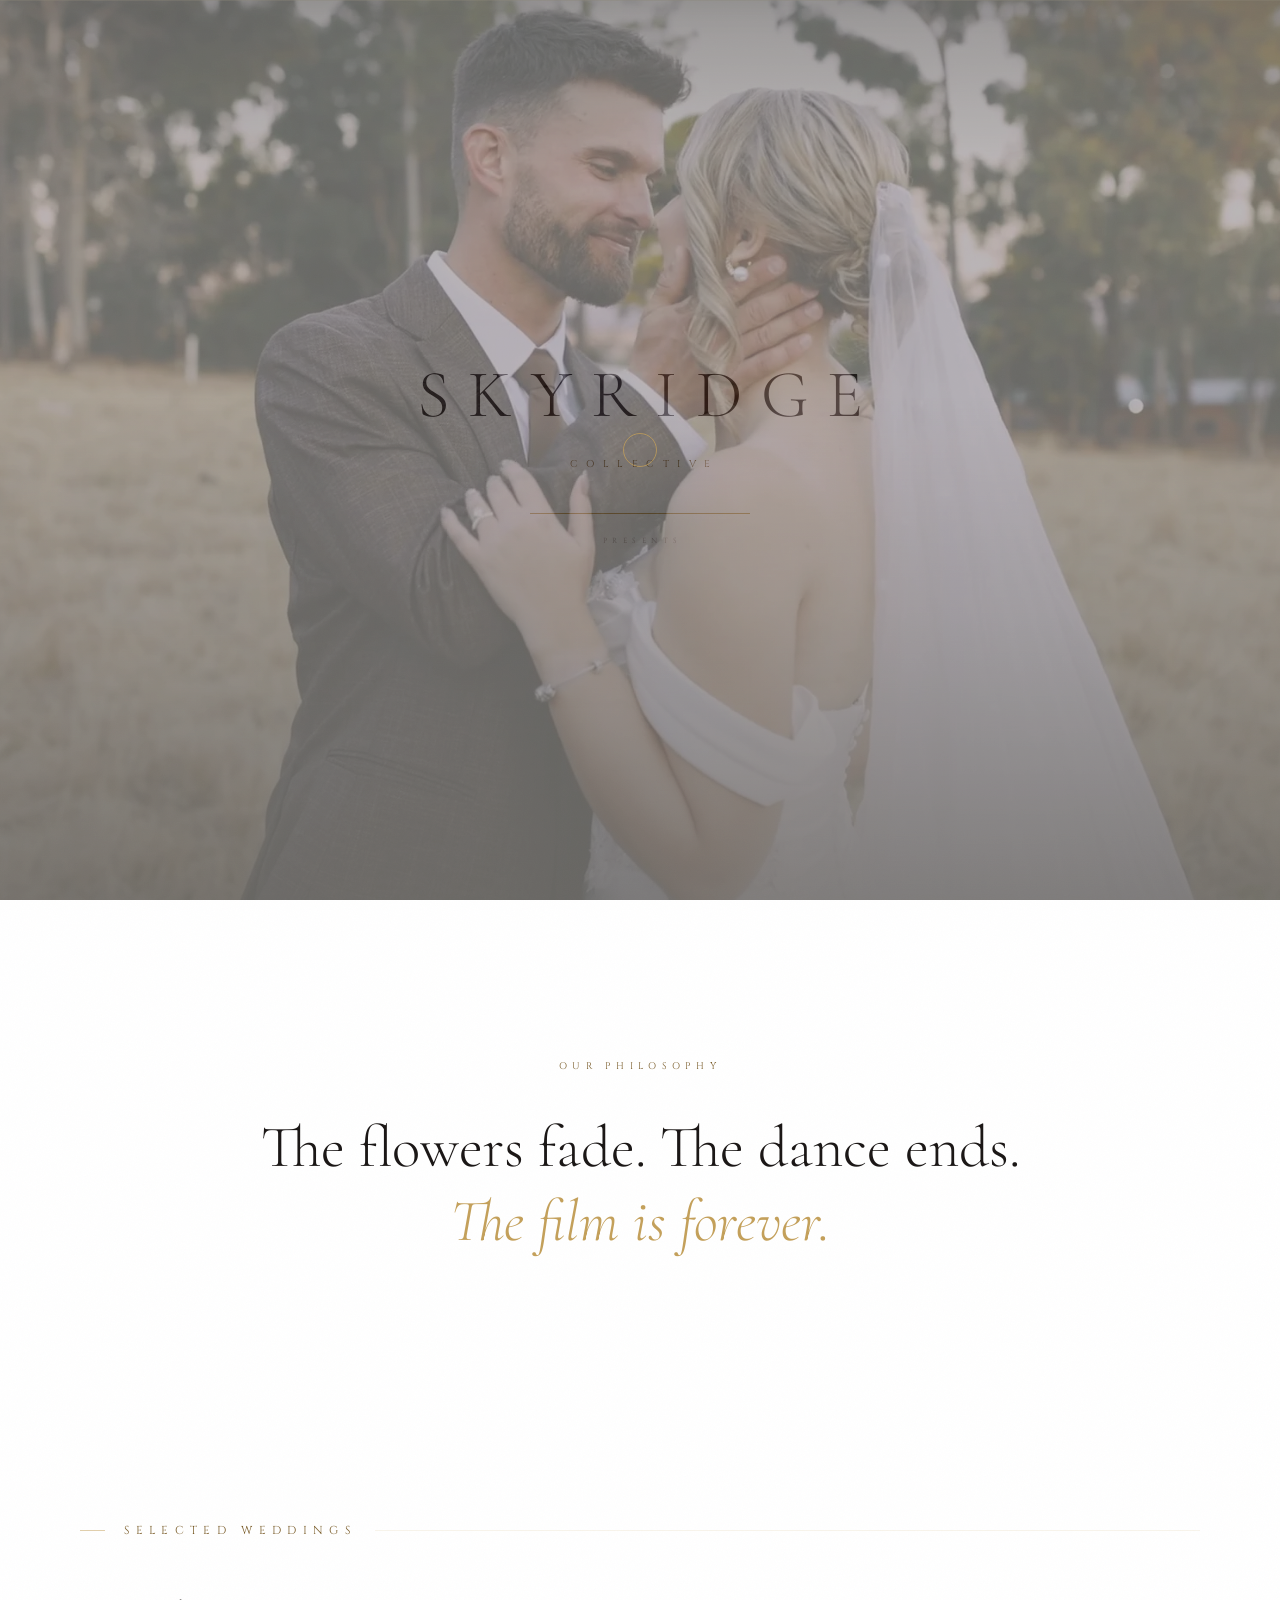
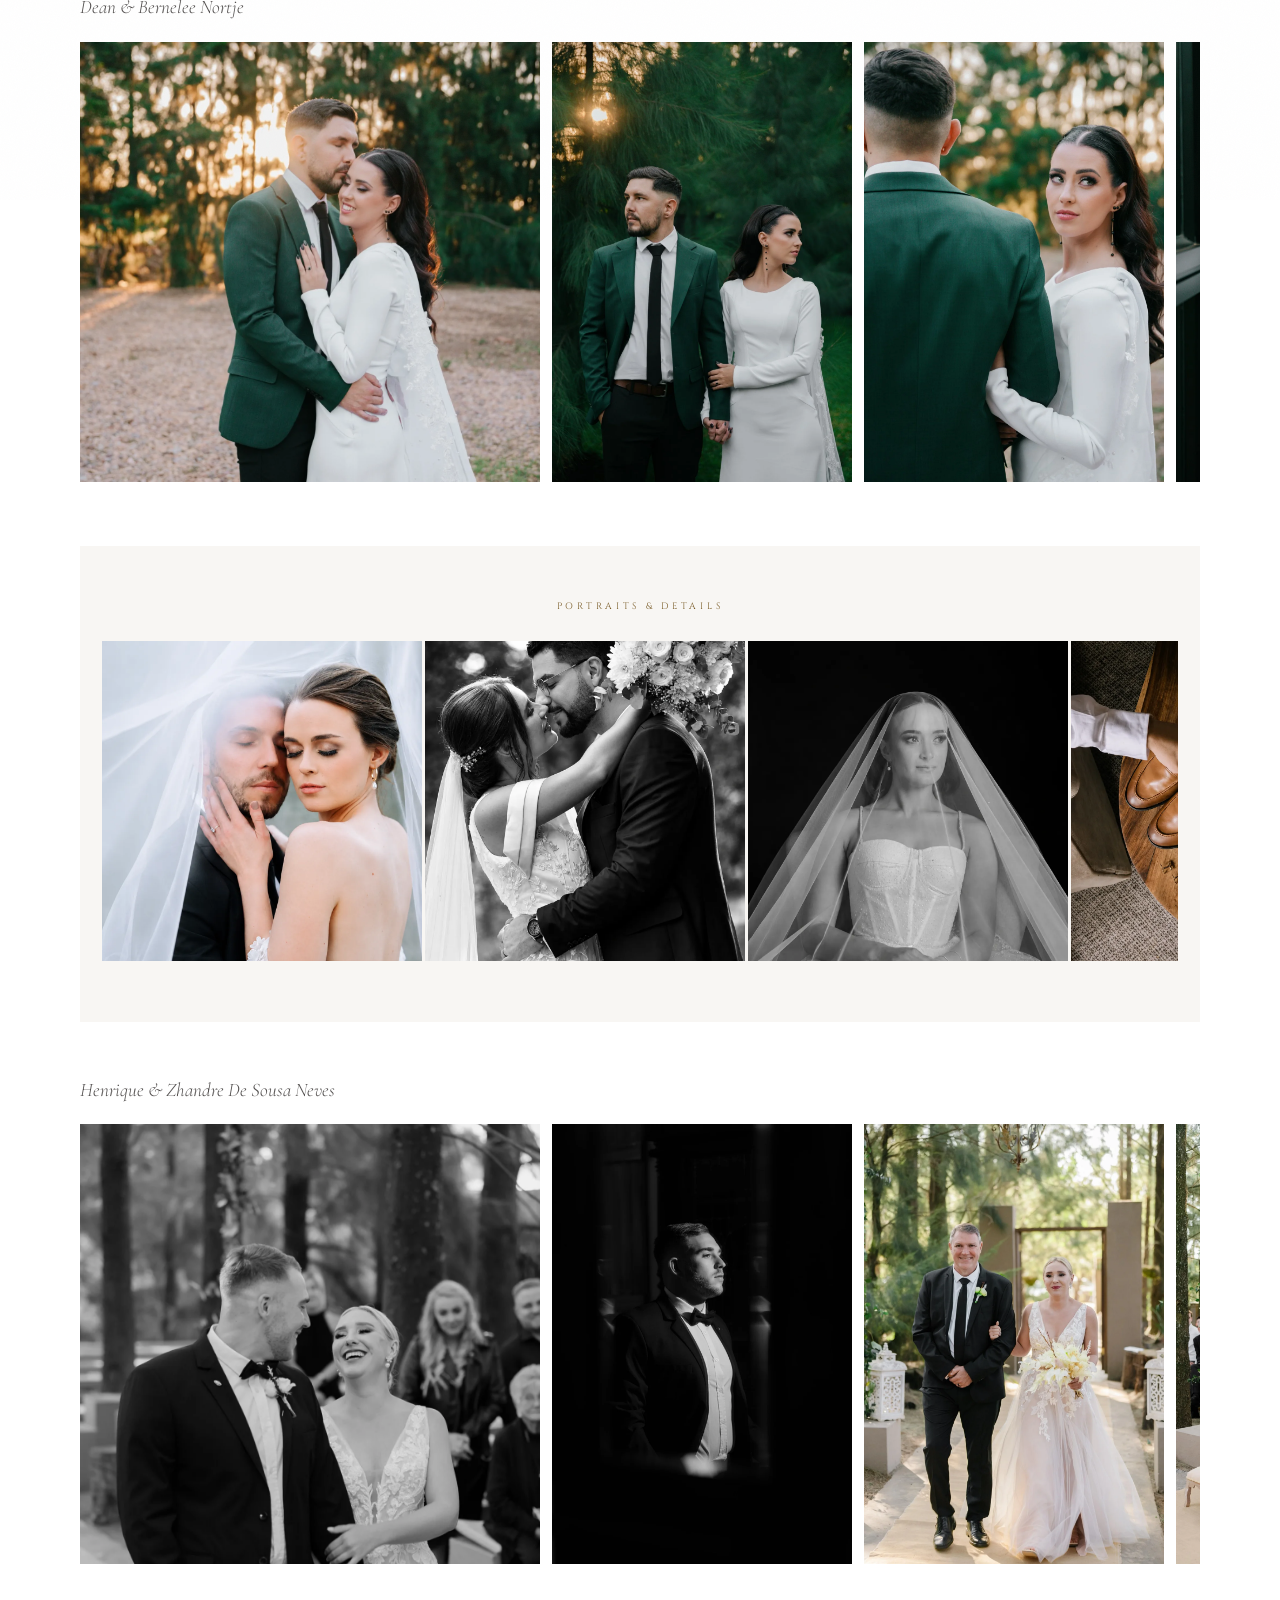
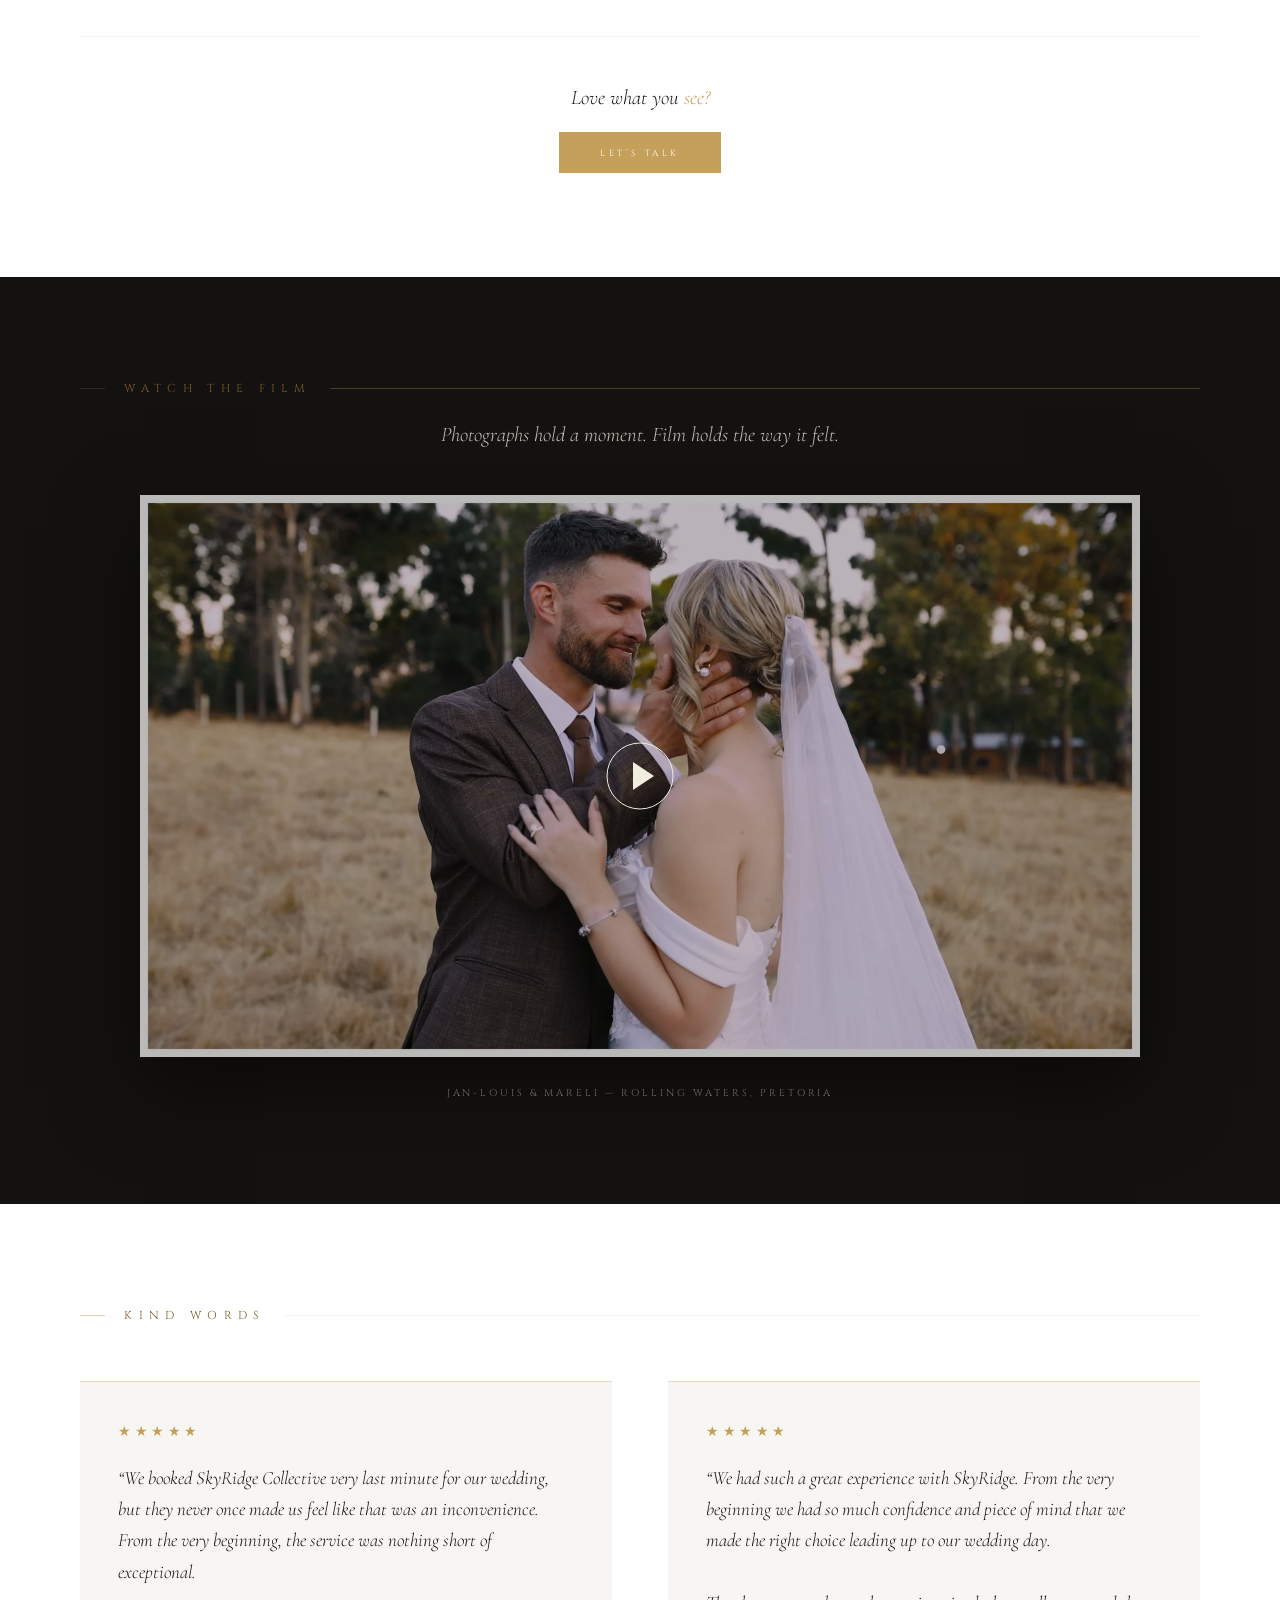
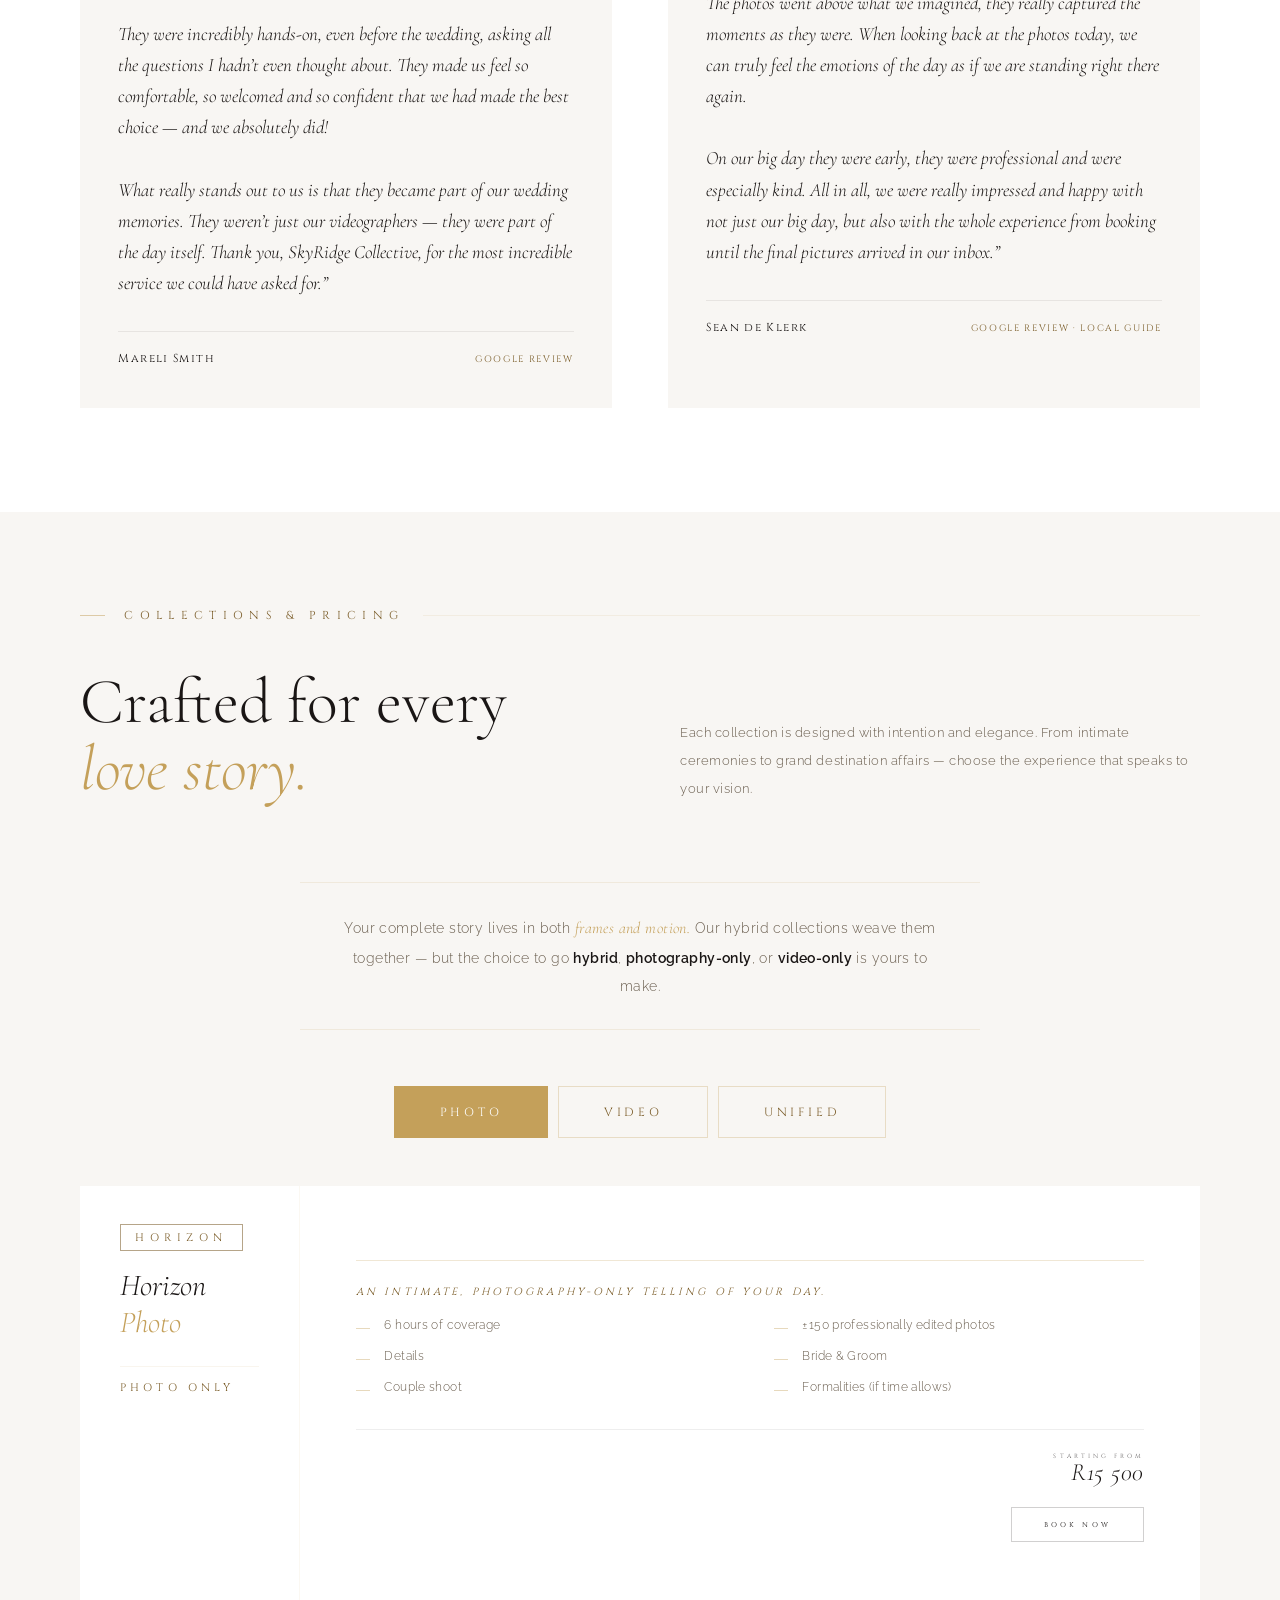
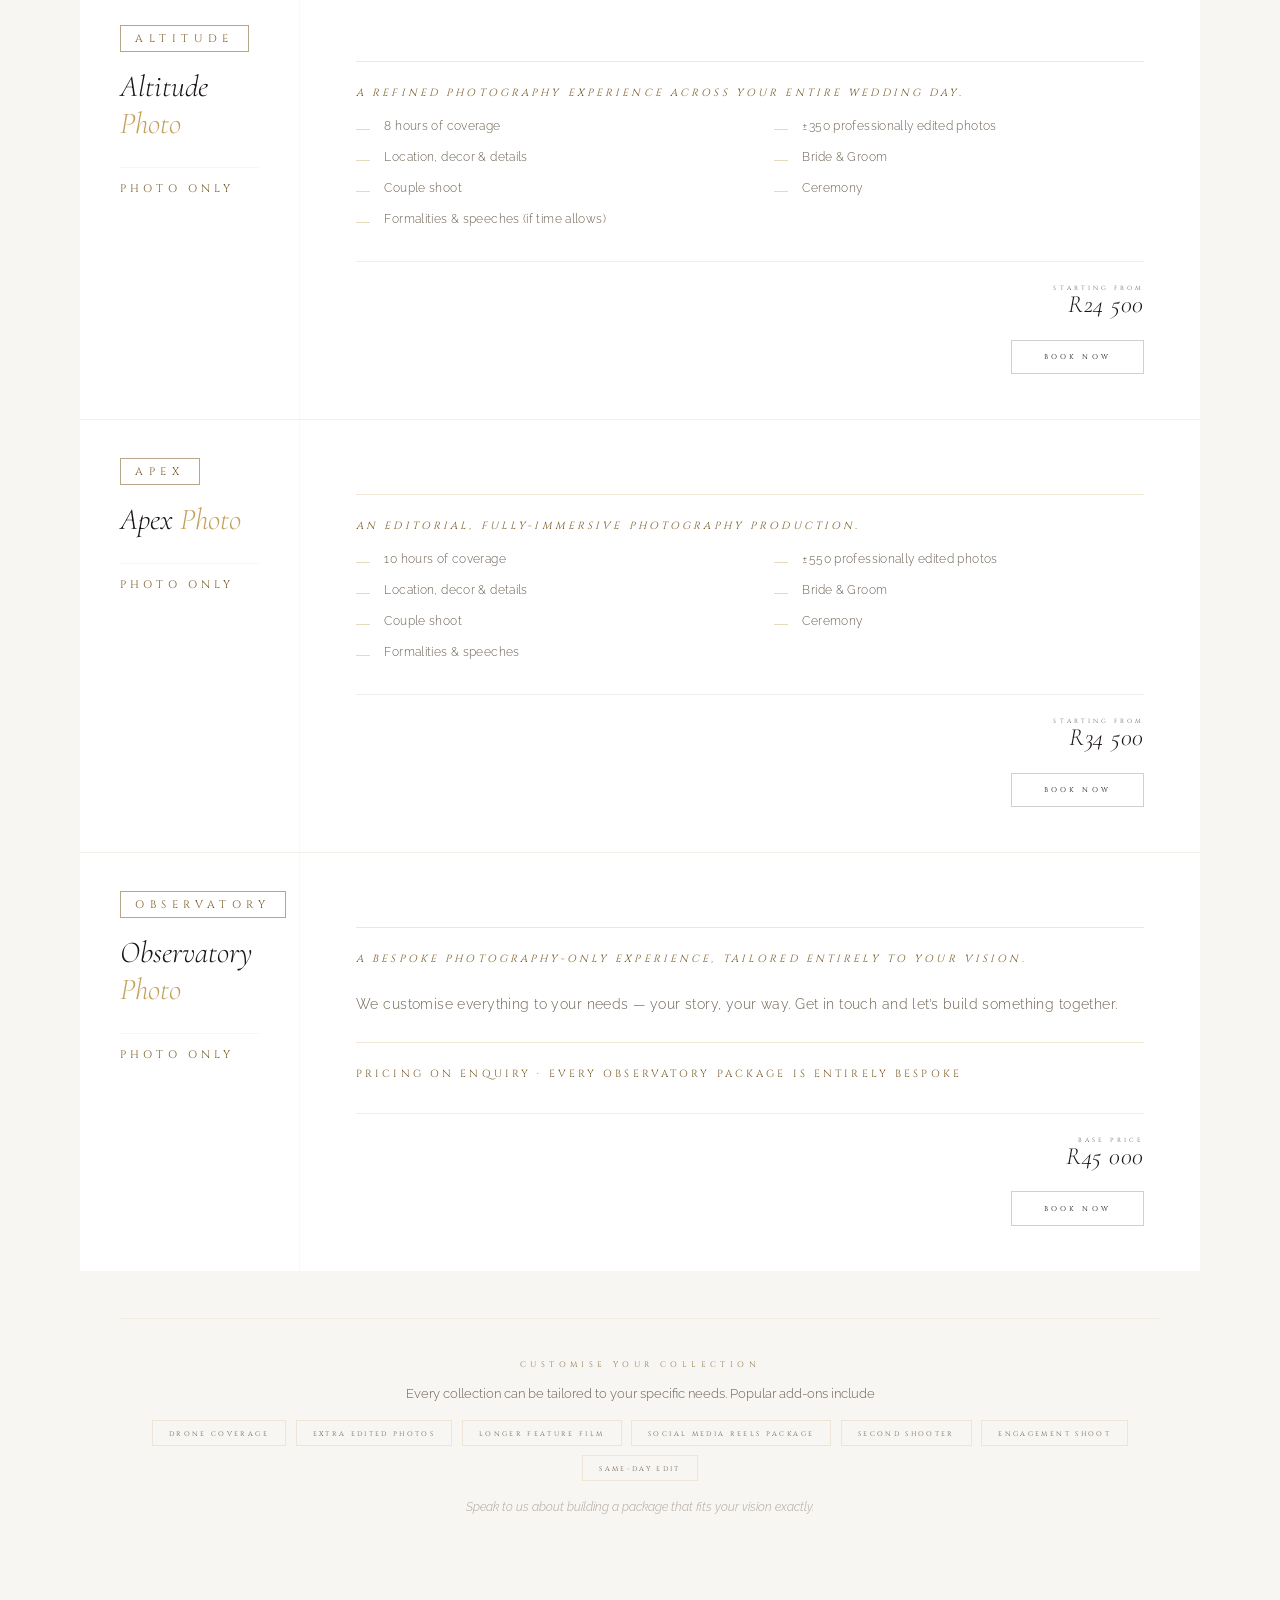
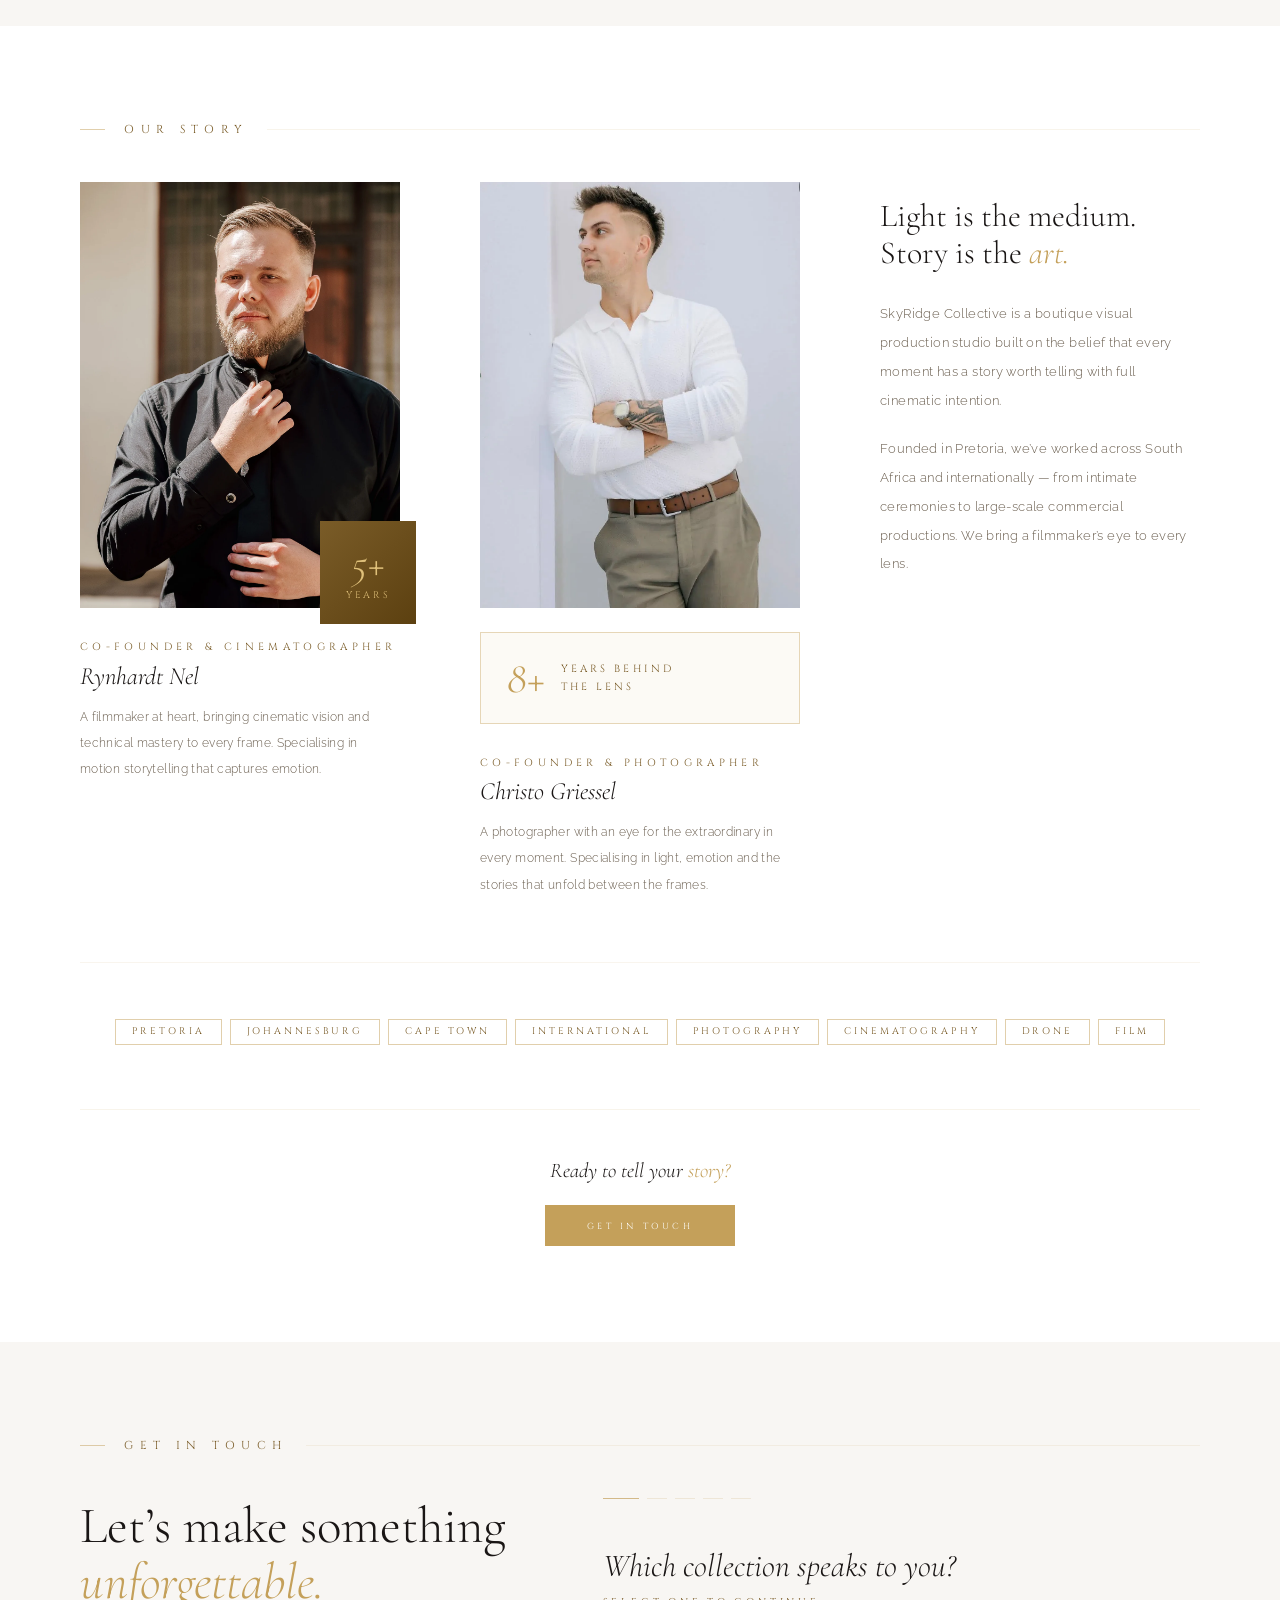
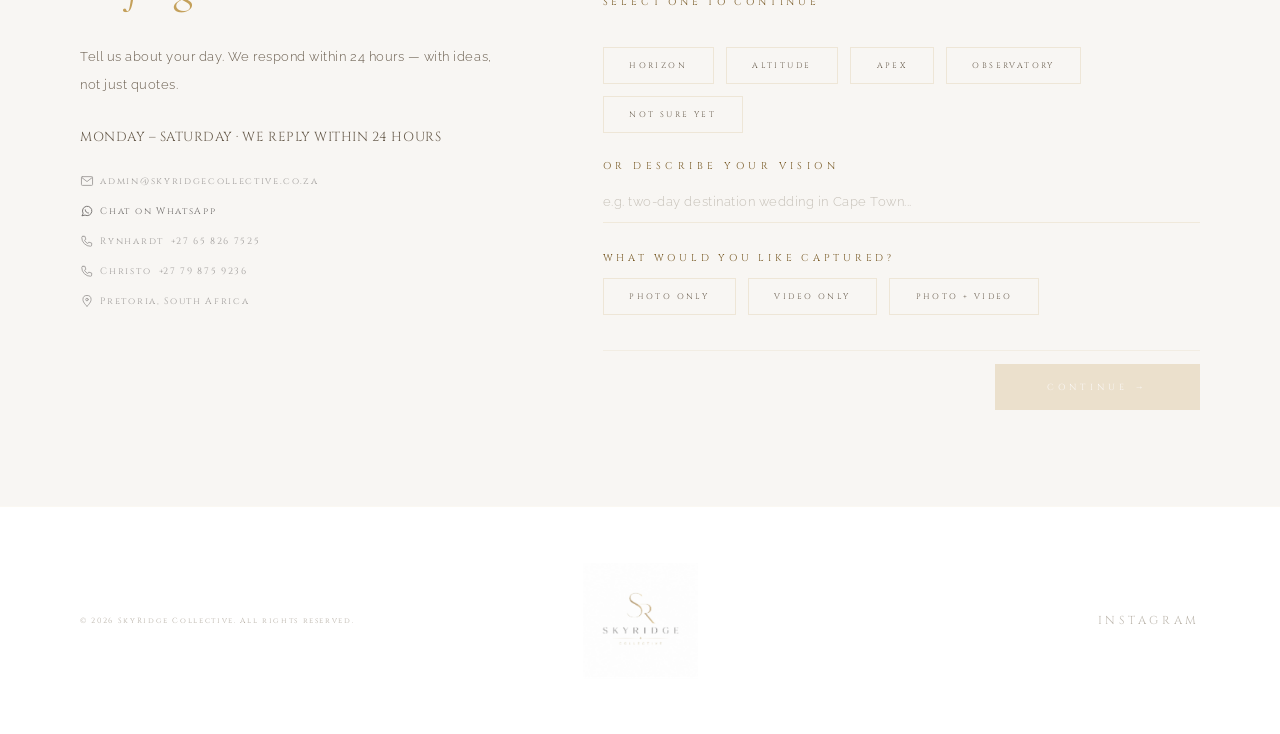
==== commit a3983a8e: "Enlarge Photo/Video/Unified collection tabs Co-Authored-By: Claude Sonnet 5 <noreply@anthropic.com>" ====
--- a/index.html
+++ b/index.html
@@ -228,7 +228,7 @@
 .col-love-story strong{font-weight:600;color:var(--text);}
 .col-grid{display:flex;flex-direction:column;gap:1px;background:rgba(196,160,90,.07);perspective:1200px;}
 .col-toggle{display:flex;justify-content:center;gap:.6rem;margin:0 auto 3rem;flex-wrap:wrap;}
-.col-tab{font-family:'Cinzel',serif;font-size:.62rem;letter-spacing:.32em;text-transform:uppercase;color:var(--gold-text);background:transparent;border:1px solid rgba(196,160,90,.3);padding:.85rem 2.3rem;cursor:pointer;transition:background .3s,color .3s,border-color .3s;}
+.col-tab{font-family:'Cinzel',serif;font-size:.74rem;letter-spacing:.32em;text-transform:uppercase;color:var(--gold-text);background:transparent;border:1px solid rgba(196,160,90,.3);padding:1.05rem 2.8rem;cursor:pointer;transition:background .3s,color .3s,border-color .3s;}
 .col-tab:hover{border-color:var(--gold);color:var(--gold-dk);}
 .col-tab.active{background:var(--gold);border-color:var(--gold);color:#fff;}
 .col-view{display:none;}
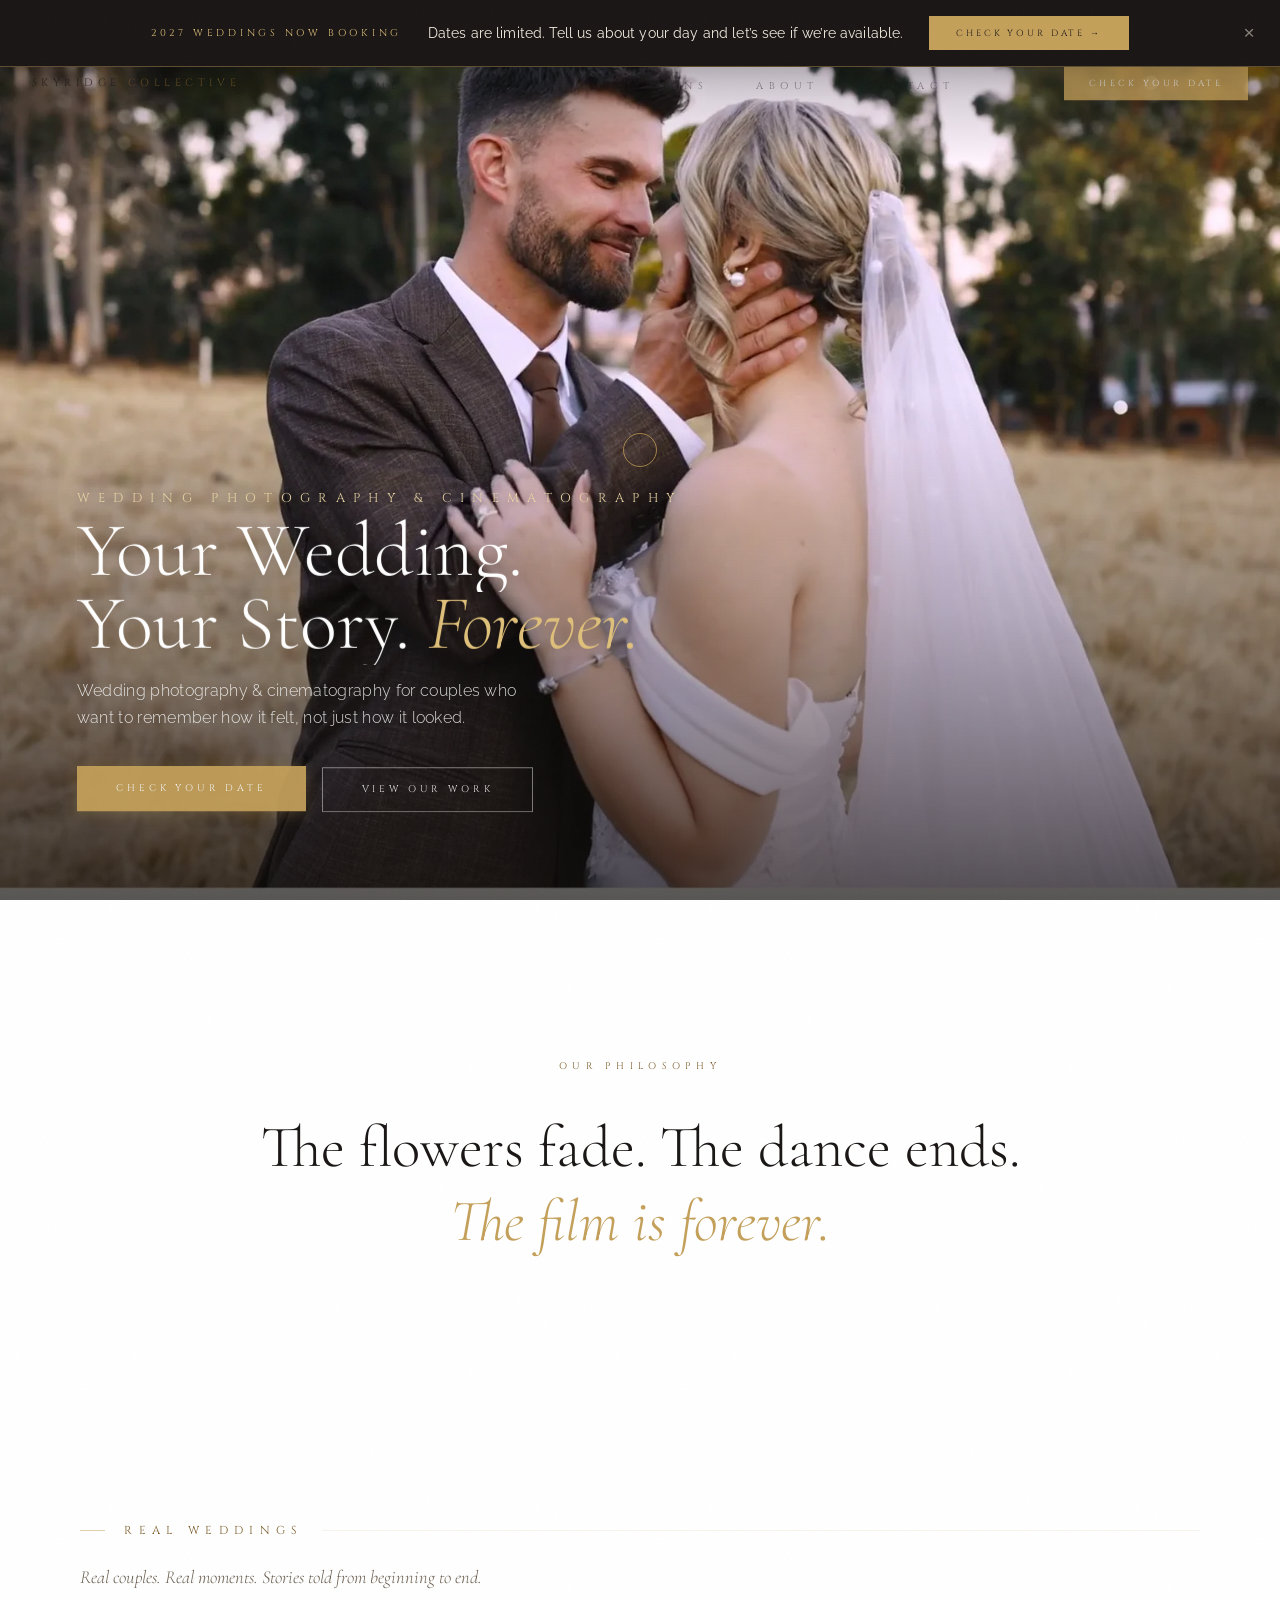
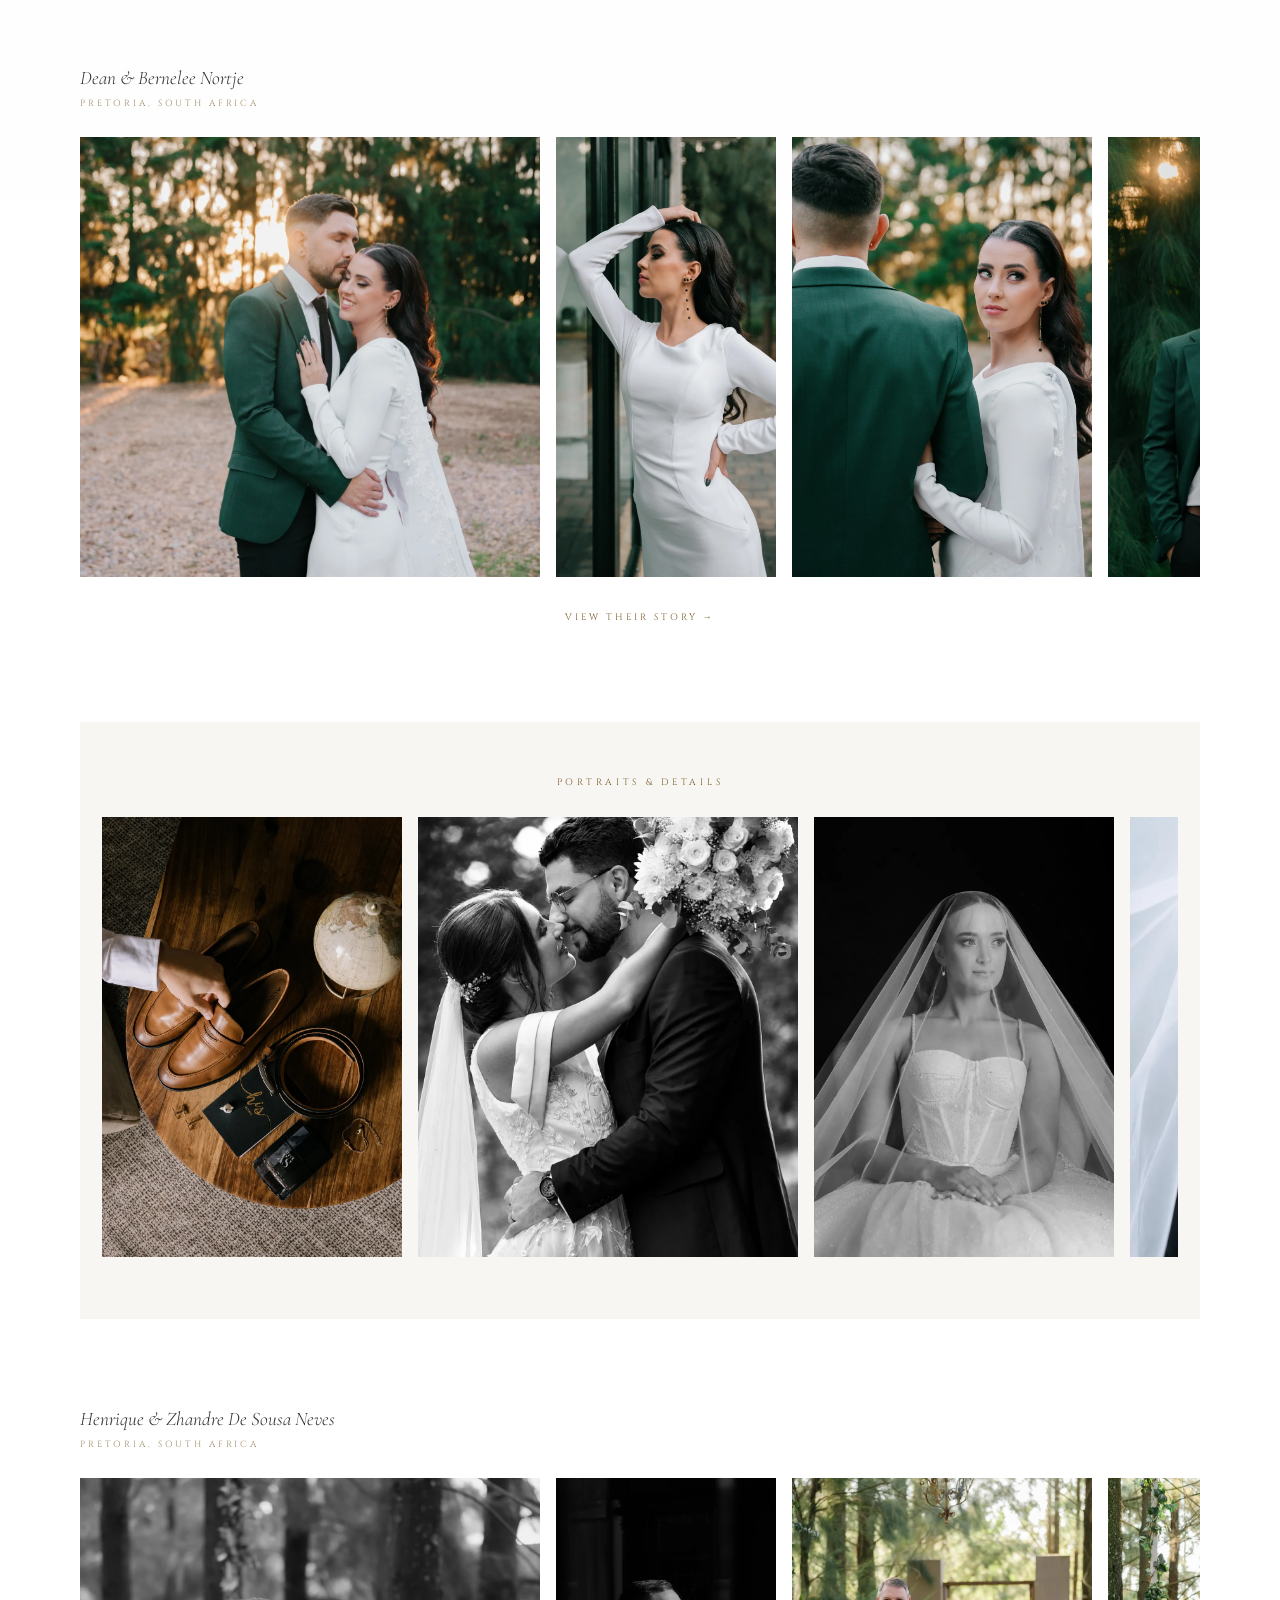
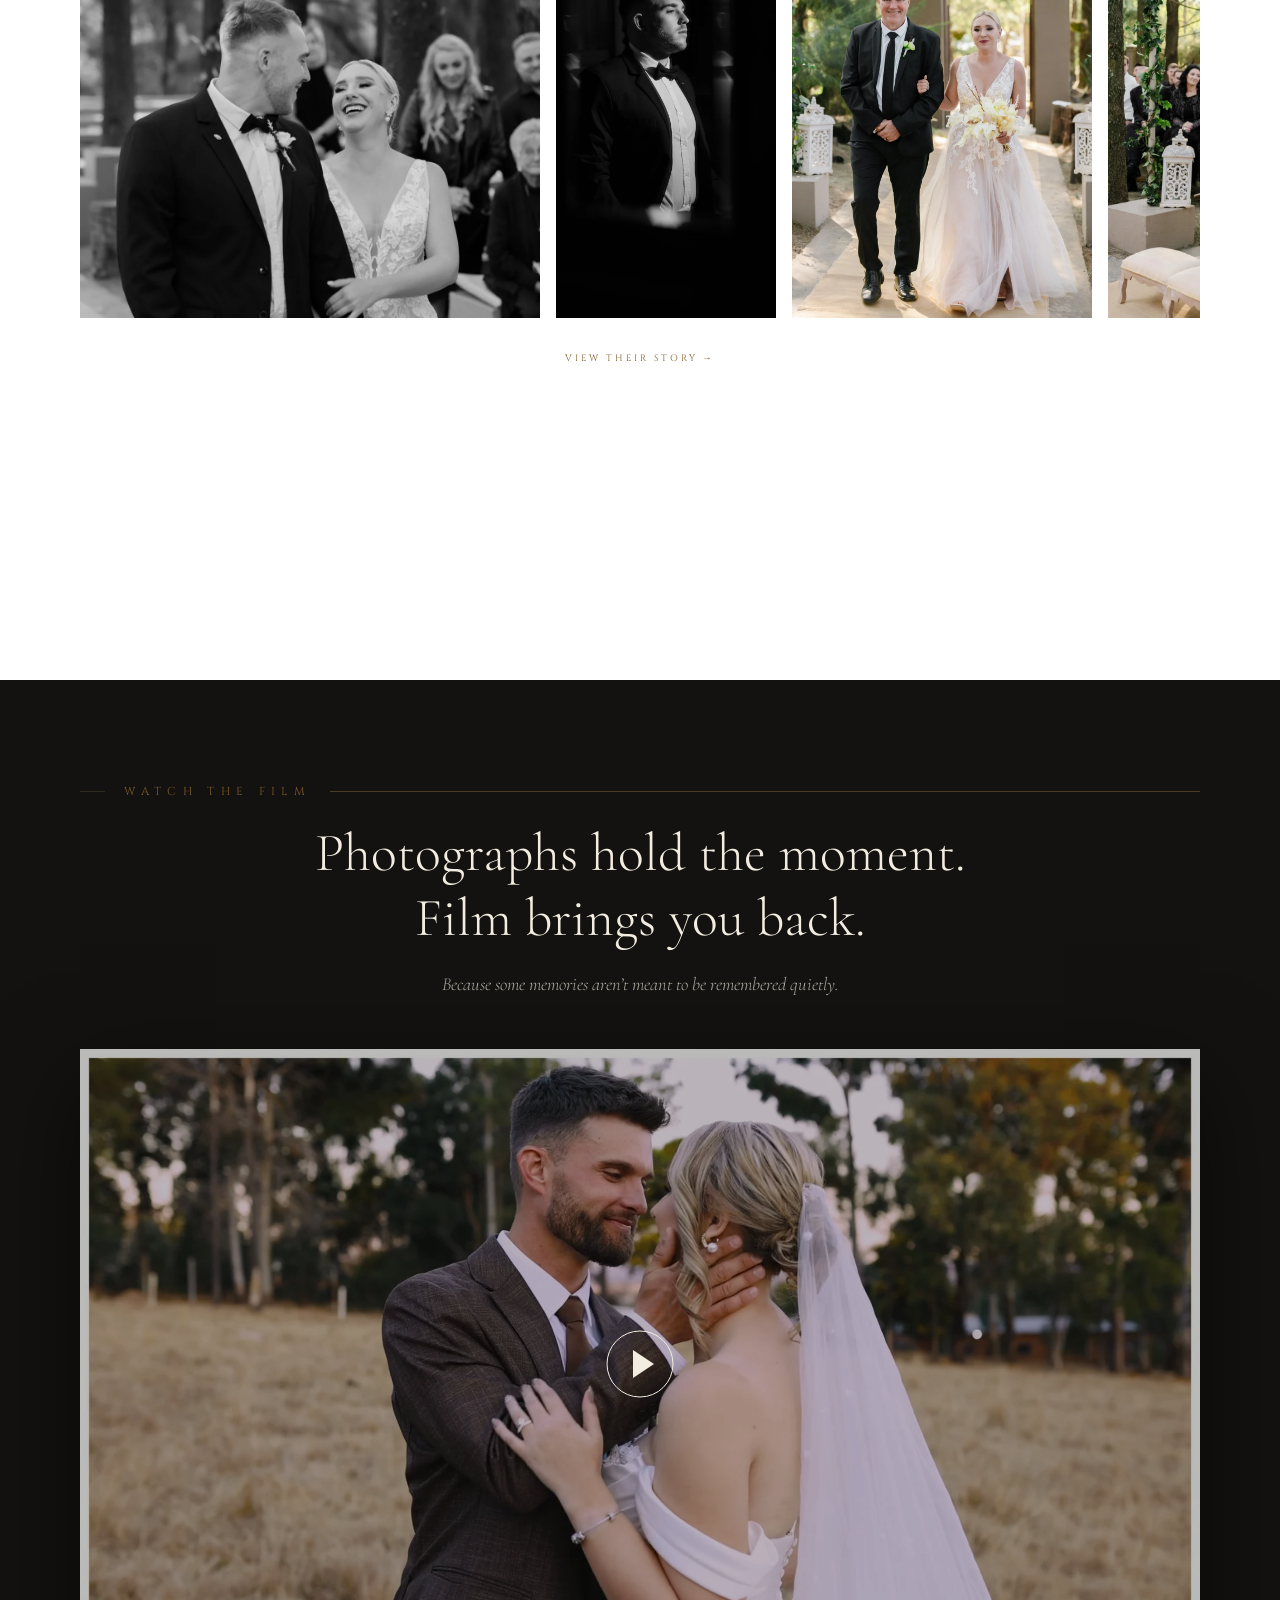
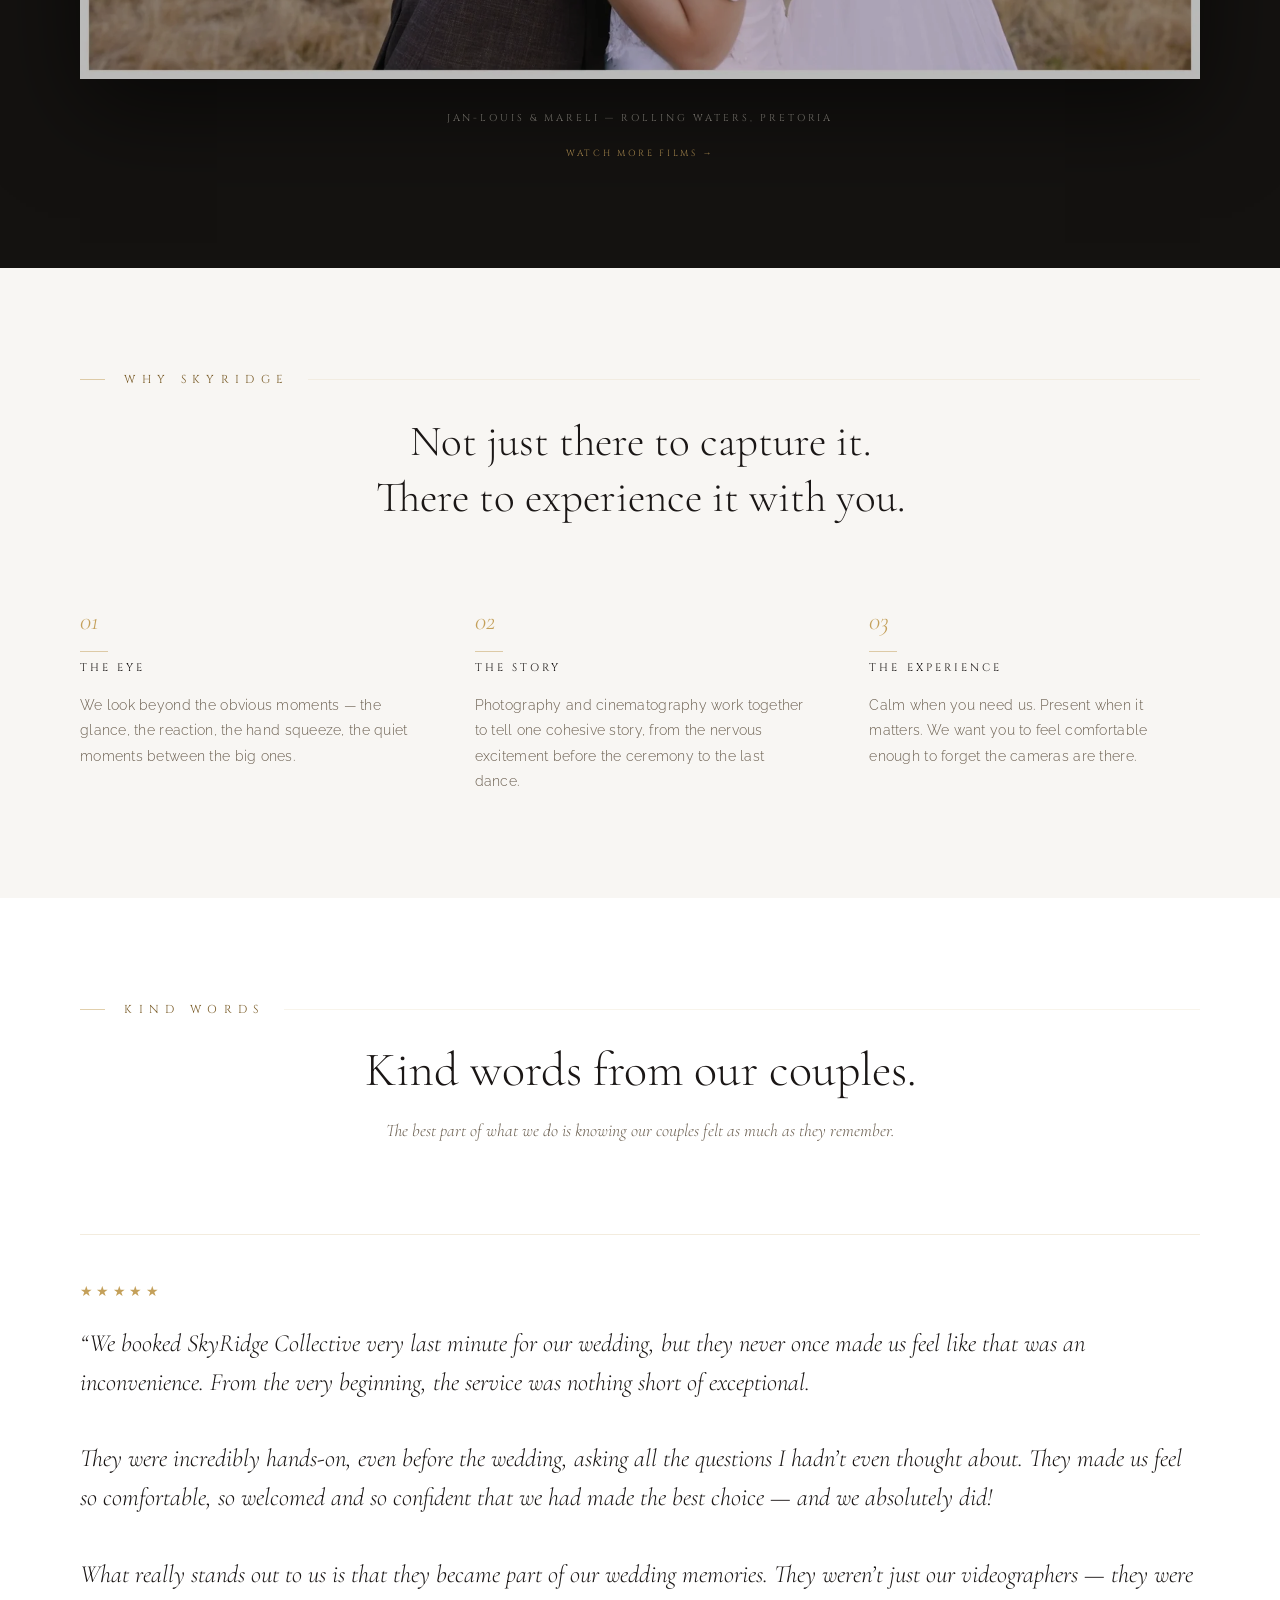
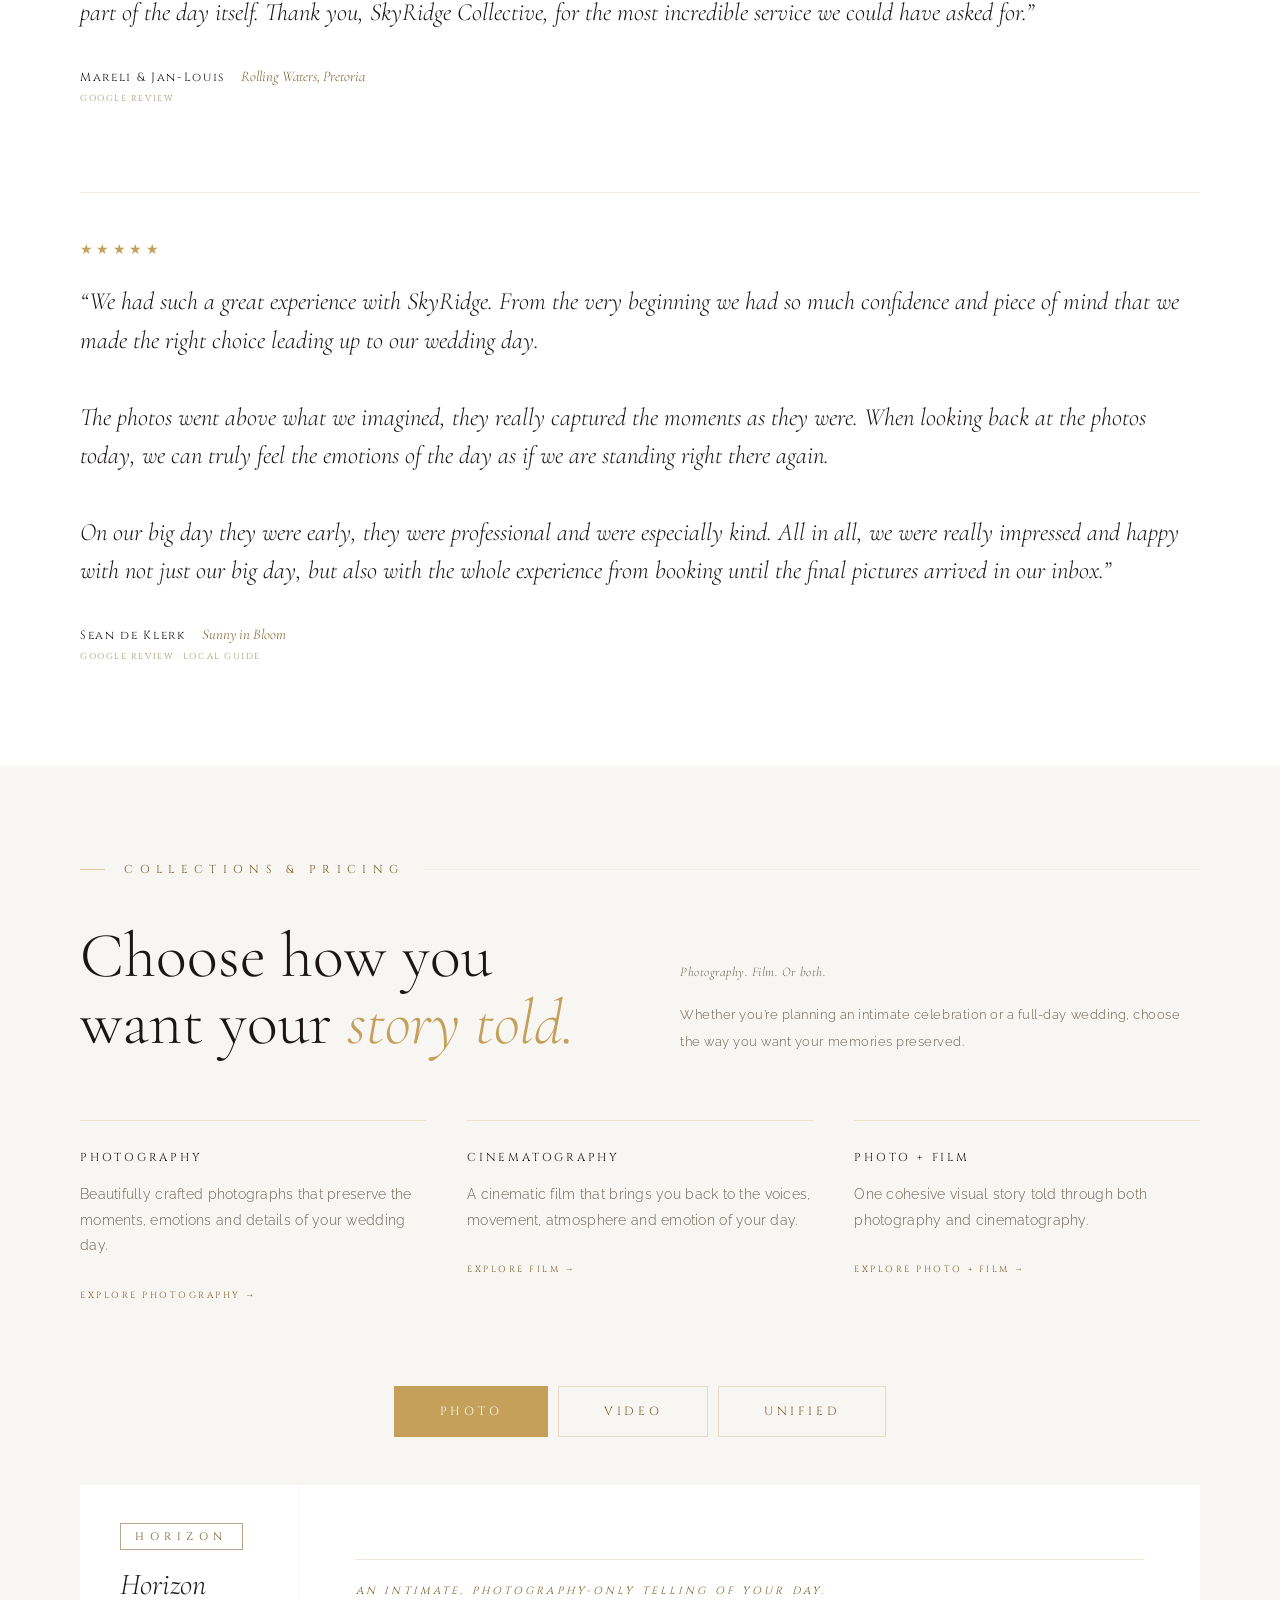
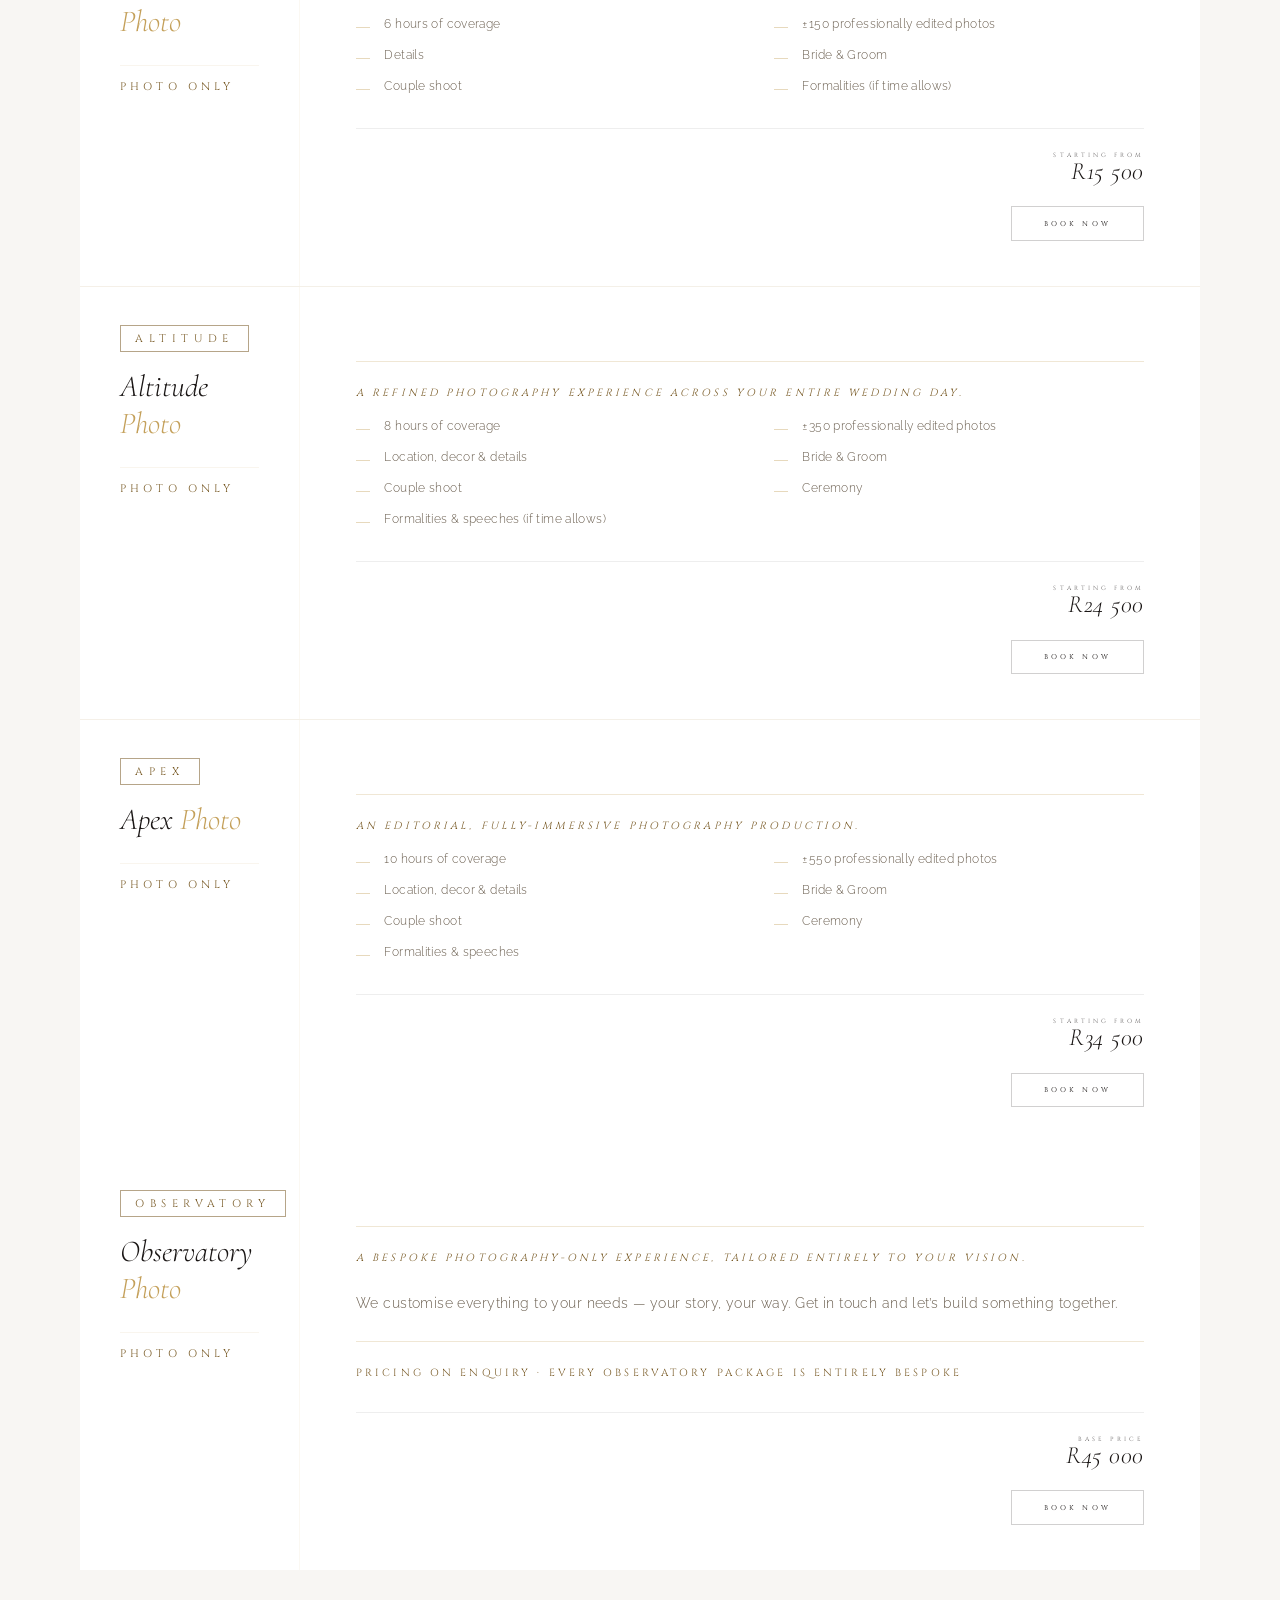
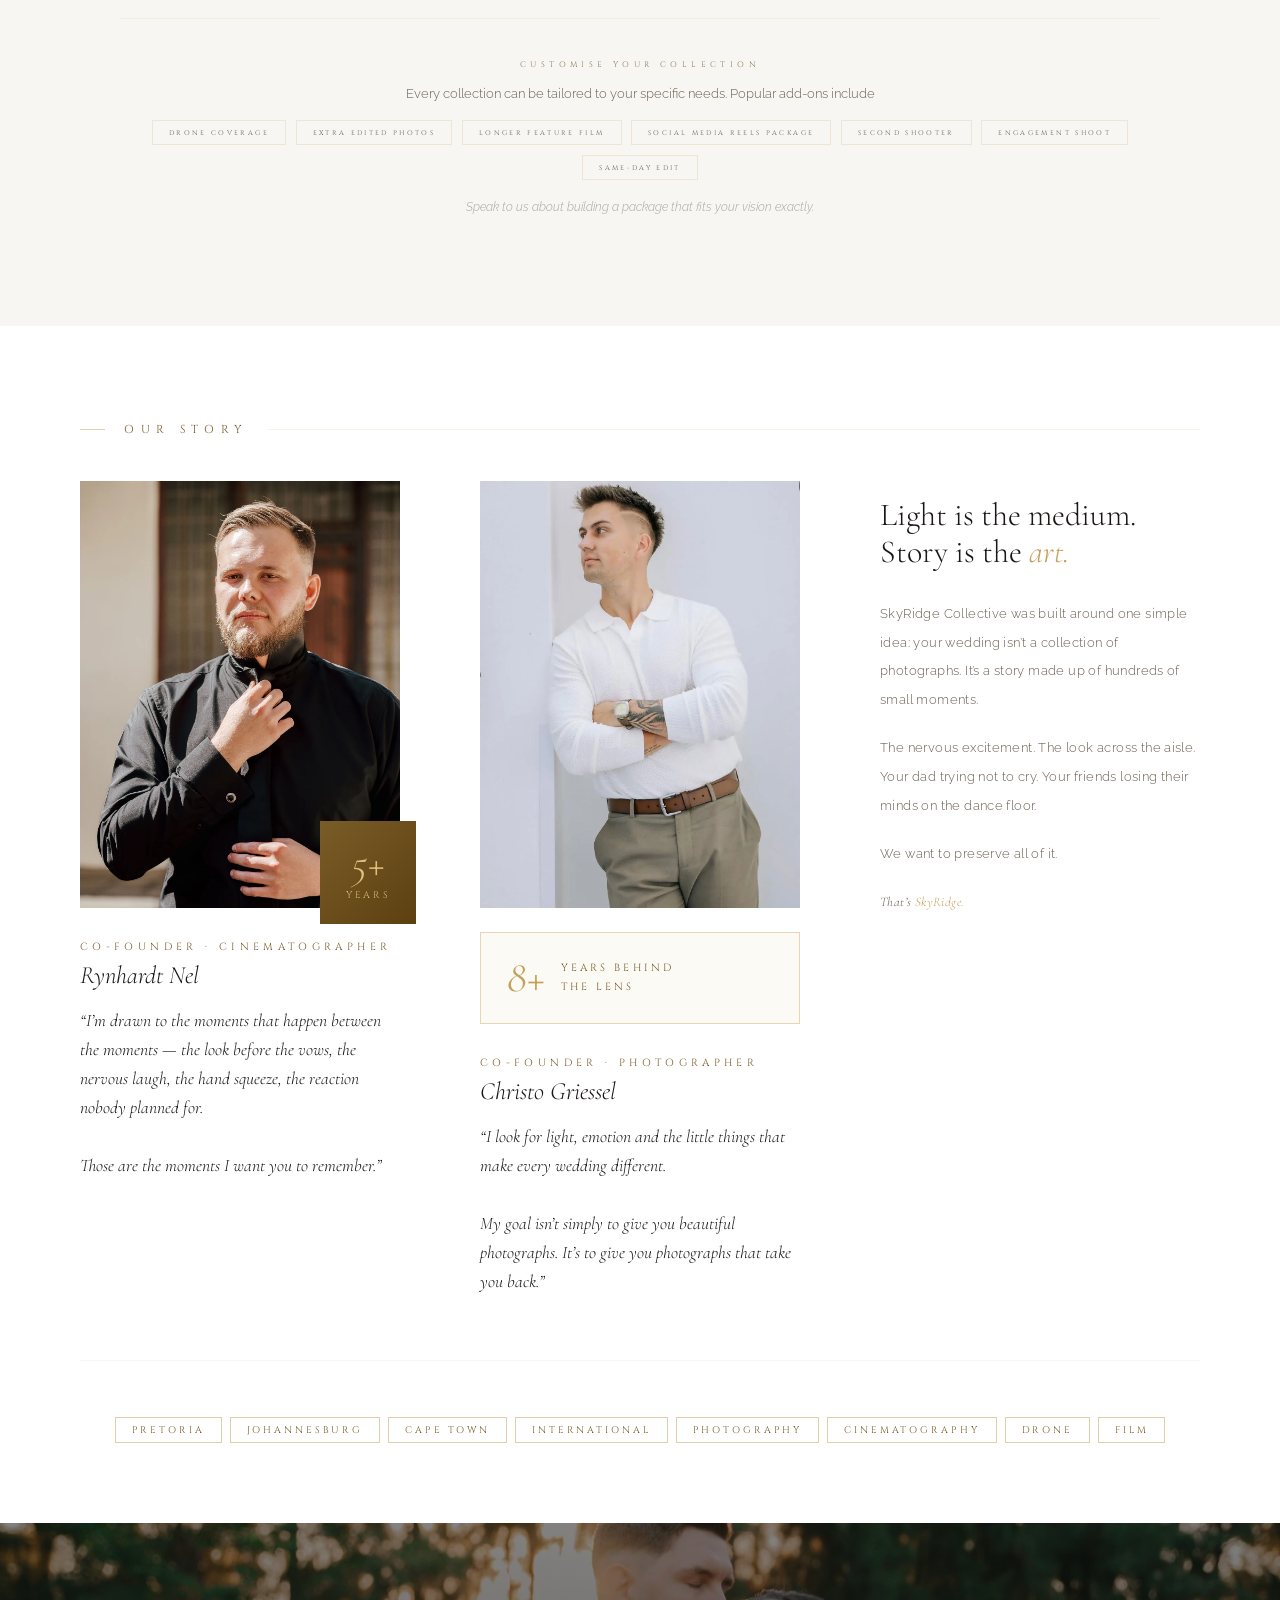
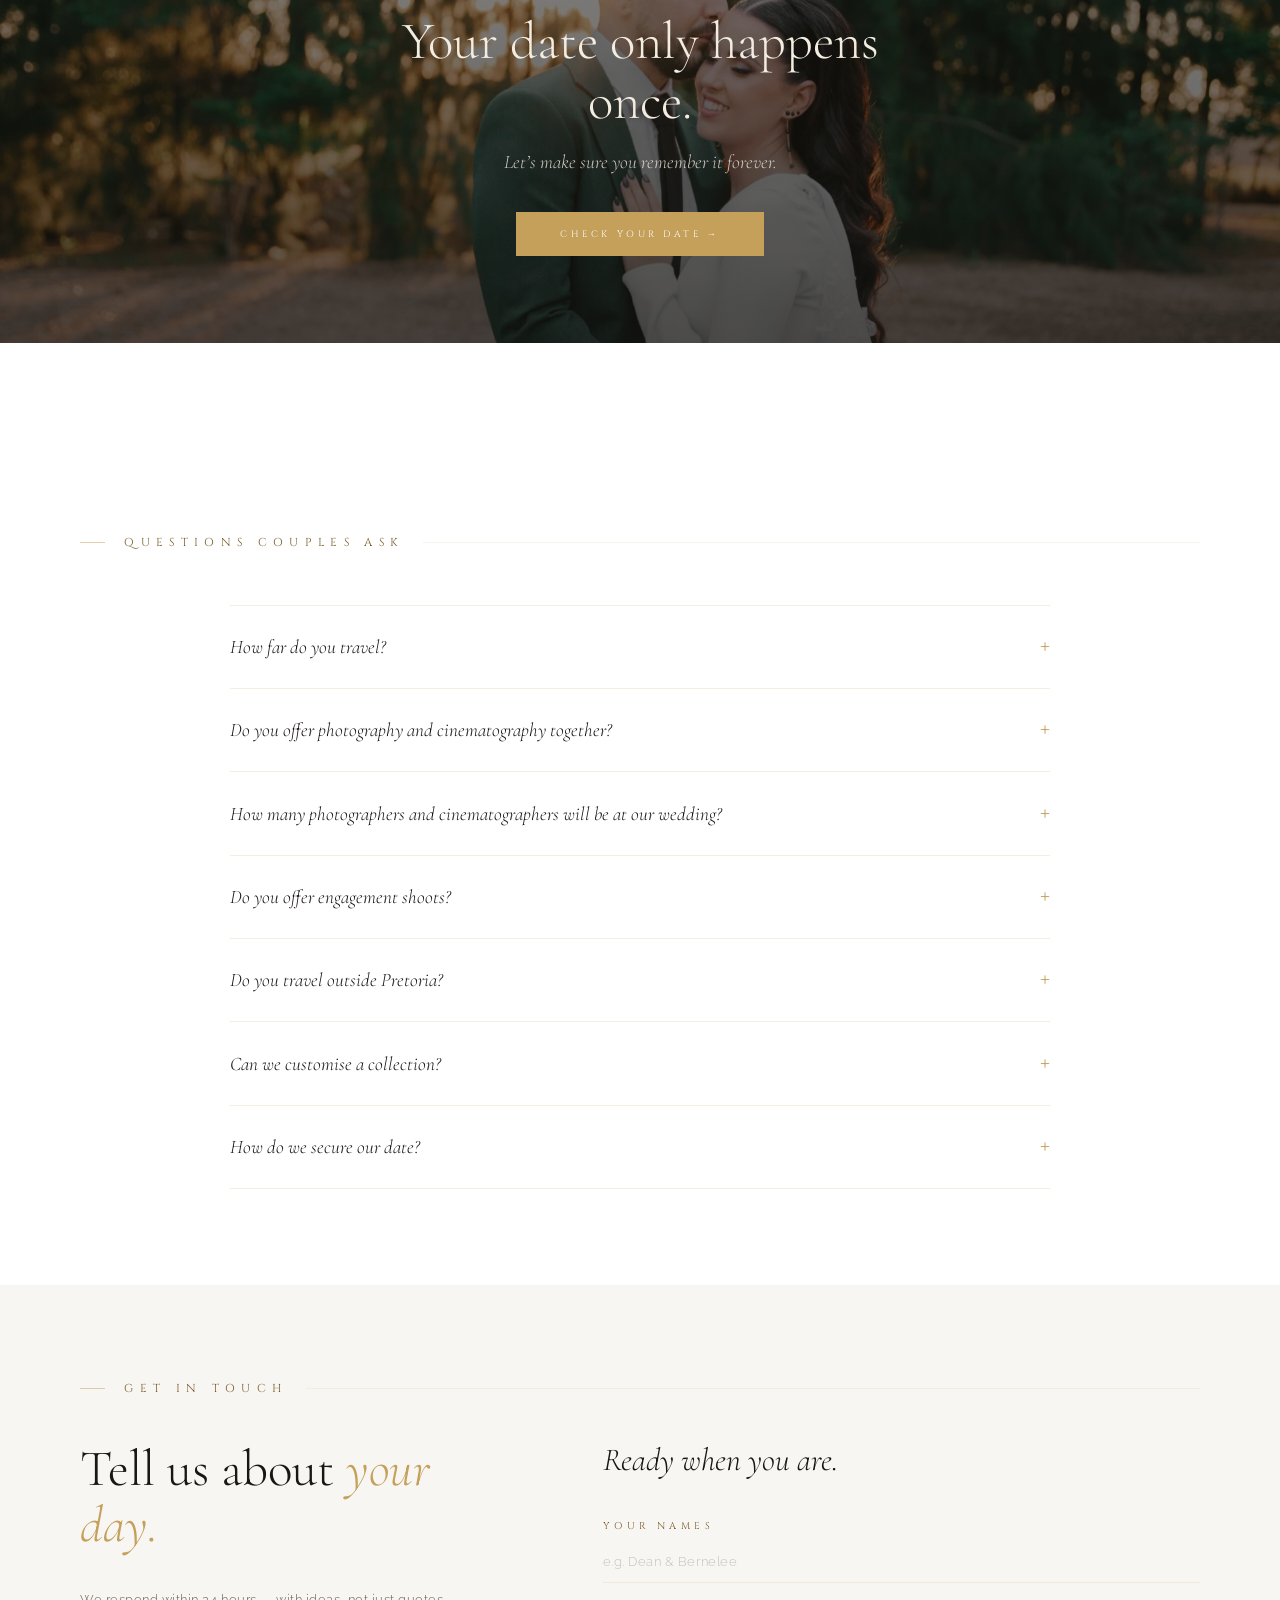
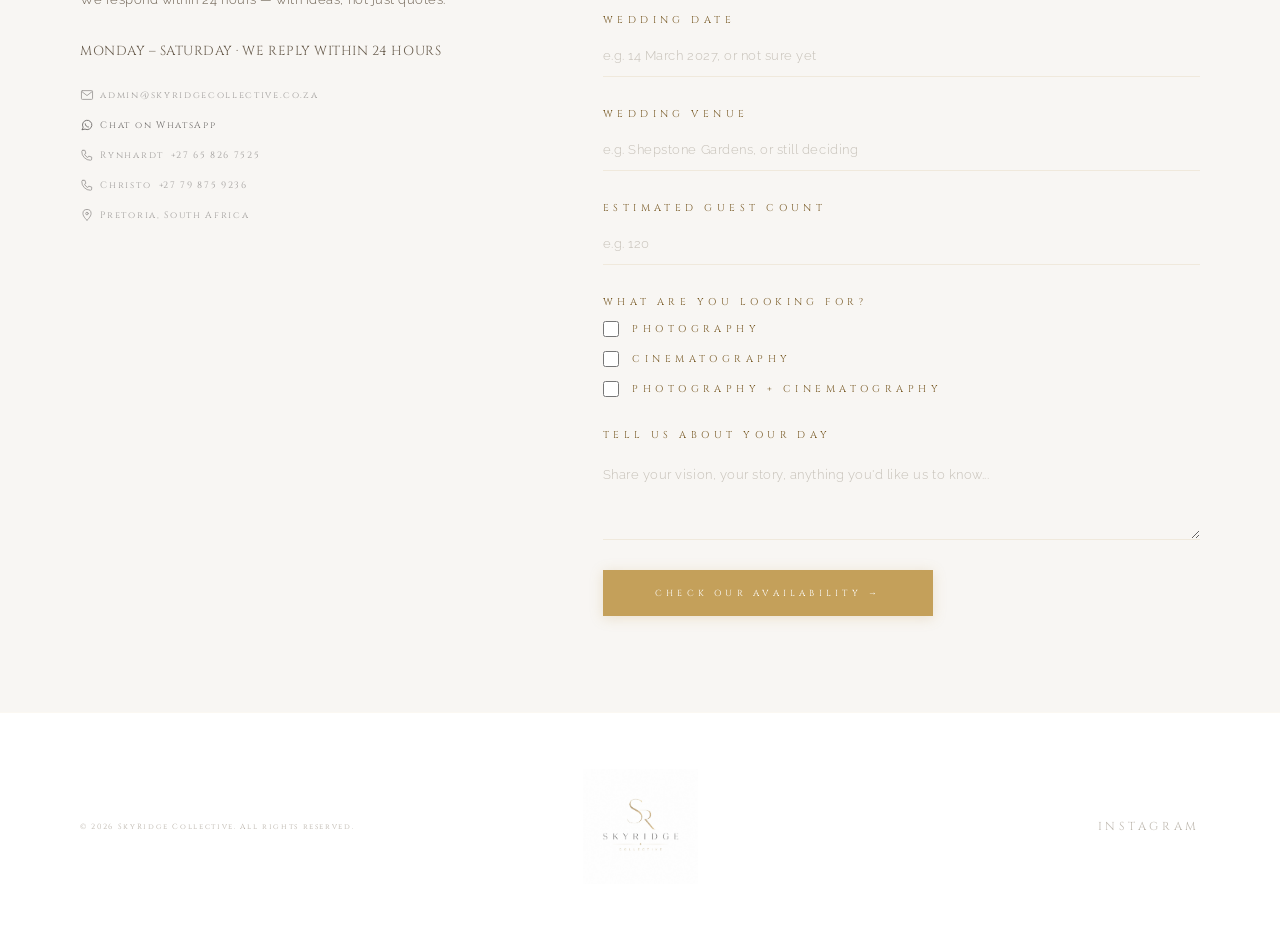
==== commit 107f6957: "Redesign homepage sections, add local-SEO landing pages, and final conversion polish Covers: gallery" ====
--- a/index.html
+++ b/index.html
@@ -135,7 +135,7 @@
 .hero-rule::before,.hero-rule::after{content:'';display:block;width:55px;height:1px;background:linear-gradient(to right,transparent,rgba(196,160,90,.4));}
 .hero-rule::after{background:linear-gradient(to left,transparent,rgba(196,160,90,.4));}
 .hero-rule-dot{width:3px;height:3px;background:var(--gold);border-radius:50%;opacity:.6;}
-.hero-sub{font-family:'Cinzel',serif;font-size:.56rem;letter-spacing:.55em;color:var(--mist);text-transform:uppercase;opacity:0;animation:fadeUp 1.2s ease .9s forwards;}
+.hero-sub{font-family:'Raleway',sans-serif;font-size:1rem;font-weight:300;letter-spacing:.02em;line-height:1.7;color:var(--mist);max-width:460px;opacity:0;animation:fadeUp 1.2s ease .9s forwards;}
 .scroll-ind{position:absolute;bottom:2.5rem;left:50%;transform:translateX(-50%);display:flex;flex-direction:column;align-items:center;gap:.5rem;opacity:.25;}
 .scroll-ind span{font-family:'Cinzel',serif;font-size:.48rem;letter-spacing:.45em;}
 .scroll-line{width:1px;height:38px;background:linear-gradient(to bottom,var(--gold),transparent);animation:sp 2s ease-in-out infinite;}
@@ -155,77 +155,105 @@
    the whole gallery is browsable without much scrolling; depth comes from swiping the
    strips sideways instead of scrolling the page down through them. */
 .gallery{background:#ffffff;padding-top:6.5rem;padding-bottom:6.5rem;}
-.gallery .sec-label{margin-bottom:3.6rem;}
-.gallery-chapter{max-width:1400px;margin:0 auto 1.4rem;font-family:'Cormorant Garamond',serif;font-style:italic;font-weight:300;font-size:1.2rem;color:var(--text);opacity:.75;}
+.gallery .sec-label{margin-bottom:1.6rem;}
+.gallery-intro{max-width:640px;margin:0 0 4.6rem;font-family:'Cormorant Garamond',serif;font-style:italic;font-weight:300;font-size:1.15rem;color:var(--mist);line-height:1.6;}
+.wedding-story{margin-bottom:5.5rem;}
+.wedding-story:last-of-type{margin-bottom:0;}
+.gallery-chapter{max-width:1400px;margin:0 auto .4rem;font-family:'Cormorant Garamond',serif;font-style:italic;font-weight:300;font-size:1.2rem;color:var(--text);opacity:.9;}
+.story-location{max-width:1400px;margin:0 auto 1.8rem;font-family:'Cinzel',serif;font-size:.56rem;font-weight:400;letter-spacing:.32em;text-transform:uppercase;color:var(--gold-text);opacity:.7;}
 .gallery-strip{
   display:flex;overflow-x:auto;scroll-snap-type:x mandatory;-webkit-overflow-scrolling:touch;
-  gap:12px;max-width:1400px;margin:0 auto 2.8rem;padding-bottom:.5rem;scrollbar-width:none;
+  gap:16px;max-width:1400px;margin:0 auto 1.6rem;padding-bottom:.5rem;scrollbar-width:none;
 }
 .gallery-strip::-webkit-scrollbar{display:none;}
 .gcell{position:relative;overflow:hidden;background:#f8f2e4;flex:0 0 300px;height:440px;scroll-snap-align:start;cursor:pointer;}
 .gcell img{width:100%;height:100%;object-fit:cover;display:block;transition:transform 1s cubic-bezier(.25,.46,.45,.94);}
 .gcell:hover img{transform:scale(1.045);}
 .gcell-feature{flex-basis:460px;}
+.gcell-wide{flex-basis:380px;}
+.gcell-small{flex-basis:220px;}
 .gph{width:100%;height:100%;display:flex;align-items:center;justify-content:center;font-family:'Cormorant Garamond',serif;font-size:.8rem;font-style:italic;letter-spacing:.25em;color:rgba(196,160,90,.08);text-align:center;line-height:1.8;}
 .gov{position:absolute;inset:0;background:linear-gradient(to top,rgba(20,17,14,.62) 0%,rgba(20,17,14,0) 48%);opacity:0;transition:opacity .6s;display:flex;align-items:flex-end;padding:1.8rem 2rem;}
 .gcell:hover .gov{opacity:1;}
 .gov span{font-family:'Cinzel',serif;font-size:.66rem;font-weight:400;letter-spacing:.22em;text-transform:uppercase;color:#f3ece0;position:relative;padding-bottom:.6rem;}
 .gov span::after{content:'';position:absolute;left:0;bottom:0;height:1px;width:22px;background:var(--gold);}
 .gov span{font-family:'Cinzel',serif;font-size:.52rem;letter-spacing:.4em;text-transform:uppercase;color:var(--gold);}
-
-/* PORTRAITS & DETAILS — a deliberately different register from the couple chapters: a
-   tight, uniform, contact-sheet grid on a tinted band, for the solo portraits and detail
-   shots that don't belong in the couple-story flow but are too strong to cut. */
-.portraits{background:var(--bg2);margin:3.5rem 0;padding:3.4rem 1.4rem;}
+.story-cta{display:block;max-width:1400px;margin:0 auto;font-family:'Cinzel',serif;font-size:.58rem;font-weight:400;letter-spacing:.32em;text-transform:uppercase;color:var(--gold-dk);background:none;border:none;padding:0;cursor:pointer;text-align:left;position:relative;}
+.story-cta::after{content:'';display:block;width:0;height:1px;background:var(--gold);transition:width .35s ease;margin-top:.6rem;}
+.story-cta:hover::after{width:64px;}
+
+/* PORTRAITS & DETAILS — unattributed solo/detail shots that don't belong to either
+   couple's story; kept in their own tinted band rather than folded into a chapter. */
+.portraits{background:var(--bg2);margin:0 0 5.5rem;padding:3.4rem 1.4rem;}
 .portraits-label{text-align:center;font-family:'Cinzel',serif;font-size:.58rem;font-weight:400;letter-spacing:.4em;text-transform:uppercase;color:var(--gold-text);margin-bottom:1.8rem;}
-.portraits-grid{
-  display:flex;overflow-x:auto;scroll-snap-type:x mandatory;-webkit-overflow-scrolling:touch;
-  gap:3px;max-width:1400px;margin:0 auto;padding-bottom:.4rem;scrollbar-width:none;
-}
-.portraits-grid::-webkit-scrollbar{display:none;}
-.pcell{position:relative;overflow:hidden;background:#e9e2d4;aspect-ratio:1/1;cursor:pointer;flex:0 0 320px;scroll-snap-align:start;}
-.pcell img{width:100%;height:100%;object-fit:cover;display:block;transition:transform 1s cubic-bezier(.25,.46,.45,.94);}
-.pcell:hover img{transform:scale(1.06);}
-.pcell .gov{padding:1.2rem;}
-.pcell .gov span{font-size:.56rem;letter-spacing:.16em;}
+.portraits .gallery-strip{margin:0 auto;}
 
 /* FILM — dark, cinematic, matches the hero's palette so it reads as a continuation of
    the showreel rather than a bolted-on video widget. */
 .film{background:#141210;padding-top:6.5rem;padding-bottom:6.5rem;text-align:center;}
-.film-label{justify-content:center;margin-bottom:1.6rem;}
+.film-label{justify-content:center;margin-bottom:1.4rem;}
 .film-label::before,.film-label::after{background:rgba(196,160,90,.3);}
 .film-label span,.film-label h2{color:var(--gold);}
-.film-sub{font-family:'Cormorant Garamond',serif;font-style:italic;font-weight:300;font-size:1.3rem;color:#f3ece0;opacity:.8;margin-bottom:3rem;}
-.film-player{position:relative;max-width:1000px;margin:0 auto;aspect-ratio:16/9;background:#000;overflow:hidden;box-shadow:0 30px 80px rgba(0,0,0,.5);}
+.film-title{max-width:900px;margin:0 auto 1.4rem;font-family:'Cormorant Garamond',serif;font-weight:300;font-size:clamp(2rem,4.2vw,3.4rem);line-height:1.2;color:#f3ece0;}
+.film-sub{font-family:'Cormorant Garamond',serif;font-style:italic;font-weight:300;font-size:1.15rem;color:#f3ece0;opacity:.7;margin-bottom:3.4rem;}
+.film-player{position:relative;max-width:1300px;margin:0 auto;aspect-ratio:16/9;background:#000;overflow:hidden;box-shadow:0 30px 90px rgba(0,0,0,.55);}
 .film-player video{width:100%;height:100%;object-fit:cover;display:block;}
 .film-play{position:absolute;inset:0;width:100%;height:100%;background:rgba(10,8,7,.28);border:none;display:flex;align-items:center;justify-content:center;cursor:pointer;color:#f3ece0;transition:background .4s;}
 .film-play:hover{background:rgba(10,8,7,.42);}
 .film-play svg{width:68px;height:68px;transition:transform .4s;}
 .film-play:hover svg{transform:scale(1.08);}
 .film-player.is-playing .film-play{display:none;}
-.film-caption{font-family:'Cinzel',serif;font-size:.62rem;letter-spacing:.3em;text-transform:uppercase;color:rgba(243,236,224,.55);margin-top:1.8rem;}
-
-/* TESTIMONIALS */
+.film-caption{font-family:'Cinzel',serif;font-size:.62rem;letter-spacing:.3em;text-transform:uppercase;color:rgba(243,236,224,.55);margin-top:2rem;}
+.film-more-cta{display:inline-block;margin-top:1.4rem;font-family:'Cinzel',serif;font-size:.56rem;font-weight:400;letter-spacing:.3em;text-transform:uppercase;color:var(--gold);text-decoration:none;opacity:.8;position:relative;padding-bottom:.3rem;transition:opacity .3s;}
+.film-more-cta:hover{opacity:1;}
+.film-more-cta::after{content:'';position:absolute;left:0;bottom:0;width:0;height:1px;background:var(--gold);transition:width .35s ease;}
+.film-more-cta:hover::after{width:100%;}
+
+/* APPROACH — answers "why SkyRidge" in three understated columns; sits between the
+   film and testimonials as a quiet pause, not another portfolio moment. */
+.approach{background:var(--bg2);padding-top:6.5rem;padding-bottom:6.5rem;text-align:center;}
+.approach .sec-label{justify-content:center;margin-bottom:1.6rem;}
+.approach-title{max-width:760px;margin:0 auto 5rem;font-family:'Cormorant Garamond',serif;font-weight:300;font-size:clamp(1.8rem,3.6vw,2.7rem);line-height:1.3;color:var(--text);}
+.approach-grid{display:grid;grid-template-columns:repeat(3,1fr);gap:4rem;max-width:1200px;margin:0 auto;text-align:left;}
+.approach-num{font-family:'Cormorant Garamond',serif;font-style:italic;font-weight:300;font-size:1.6rem;color:var(--gold);margin-bottom:.5rem;position:relative;padding-bottom:1rem;}
+.approach-num::after{content:'';position:absolute;left:0;bottom:0;width:28px;height:1px;background:var(--gold);opacity:.5;}
+.approach-heading{font-family:'Cinzel',serif;font-size:.68rem;font-weight:400;letter-spacing:.28em;text-transform:uppercase;color:var(--text);margin-bottom:1.1rem;}
+.approach-text{font-family:'Raleway',sans-serif;font-size:.86rem;color:var(--mist);line-height:1.85;letter-spacing:.02em;}
+
+/* TESTIMONIALS — large editorial quotes rather than review cards; the .tmn-list
+   pattern (one .tmn-entry per couple, optionally .tmn-entry-photo) is built to take
+   more entries later without any layout rework. */
 .testimonials{background:#ffffff;padding-top:6.5rem;padding-bottom:6.5rem;}
-.testimonials .sec-label{margin-bottom:3.6rem;}
-.tmn-grid{display:grid;grid-template-columns:1fr 1fr;gap:3.5rem;max-width:1200px;margin:0 auto;}
-.tmn-card{position:relative;padding:2.6rem 2.4rem;background:var(--bg2);border-top:1px solid rgba(196,160,90,.35);}
-.tmn-stars{color:var(--gold);font-size:.85rem;letter-spacing:.25em;margin-bottom:1.5rem;}
-.tmn-quote{font-family:'Cormorant Garamond',serif;font-style:italic;font-weight:300;font-size:1.18rem;line-height:1.65;color:var(--text);}
-.tmn-attr{margin-top:2rem;padding-top:1.2rem;border-top:1px solid rgba(26,22,21,.08);display:flex;align-items:baseline;justify-content:space-between;flex-wrap:wrap;gap:.5rem;}
-.tmn-name{font-family:'Cinzel',serif;font-size:.72rem;font-weight:400;letter-spacing:.12em;color:var(--text);}
-.tmn-src{font-family:'Cinzel',serif;font-size:.58rem;letter-spacing:.18em;text-transform:uppercase;color:var(--gold-text);}
+.testimonials .sec-label{justify-content:center;margin-bottom:1.6rem;}
+.tmn-title{max-width:760px;margin:0 auto 1.2rem;font-family:'Cormorant Garamond',serif;font-weight:300;font-size:clamp(2rem,4vw,3rem);line-height:1.15;color:var(--text);text-align:center;}
+.tmn-sub{max-width:560px;margin:0 auto 5.5rem;font-family:'Cormorant Garamond',serif;font-style:italic;font-weight:300;font-size:1.1rem;color:var(--mist);text-align:center;line-height:1.6;}
+.tmn-list{max-width:1200px;margin:0 auto;display:flex;flex-direction:column;gap:5.5rem;}
+.tmn-entry{border-top:1px solid rgba(196,160,90,.2);padding-top:3rem;}
+.tmn-entry-photo{display:grid;grid-template-columns:340px 1fr;gap:3.6rem;align-items:center;}
+.tmn-photo{aspect-ratio:4/5;overflow:hidden;background:#f8f2e4;}
+.tmn-photo img{width:100%;height:100%;object-fit:cover;display:block;}
+.tmn-stars{color:var(--gold);font-size:.85rem;letter-spacing:.25em;margin-bottom:1.6rem;}
+.tmn-quote{position:relative;margin:0 0 2.2rem;font-family:'Cormorant Garamond',serif;font-style:italic;font-weight:300;font-size:1.55rem;line-height:1.55;color:var(--text);}
+.tmn-attr{display:flex;align-items:baseline;flex-wrap:wrap;gap:.3rem 1rem;}
+.tmn-name{font-family:'Cinzel',serif;font-size:.74rem;font-weight:400;letter-spacing:.14em;color:var(--text);}
+.tmn-venue{font-family:'Cormorant Garamond',serif;font-style:italic;font-size:.92rem;color:var(--gold-dk);}
+.tmn-src{width:100%;font-family:'Cinzel',serif;font-size:.54rem;letter-spacing:.18em;text-transform:uppercase;color:var(--gold-text);opacity:.65;margin-top:.2rem;}
 
 /* COLLECTIONS */
 .collections{background:var(--bg2);}
-.col-intro{display:grid;grid-template-columns:1fr 1fr;gap:5rem;margin-bottom:5rem;align-items:end;}
+.col-intro{display:grid;grid-template-columns:1fr 1fr;gap:5rem;margin-bottom:4rem;align-items:end;}
 .col-intro h2{font-family:'Cormorant Garamond',serif;font-size:clamp(2.5rem,5vw,4.2rem);font-weight:300;line-height:1.05;}
 .col-intro h2 em{font-style:italic;color:var(--gold);}
+.col-intro-text{display:flex;flex-direction:column;gap:.9rem;}
+.col-intro-tag{font-family:'Cormorant Garamond',serif;font-style:italic;font-weight:300;font-size:1.15rem;color:var(--gold-dk);}
 .col-intro p{font-size:.82rem;color:var(--mist);line-height:2.1;letter-spacing:.04em;}
-.col-love-story{max-width:680px;margin:0 auto 3.5rem;text-align:center;padding:1.8rem 2rem;border-top:1px solid rgba(196,160,90,.15);border-bottom:1px solid rgba(196,160,90,.15);}
-.col-love-story p{font-family:'Raleway',sans-serif;font-size:.88rem;color:var(--mist);line-height:2;letter-spacing:.03em;}
-.col-love-story em{font-style:italic;color:var(--gold);font-family:'Cormorant Garamond',serif;font-size:1rem;}
-.col-love-story strong{font-weight:600;color:var(--text);}
+.service-grid{display:grid;grid-template-columns:repeat(3,1fr);gap:2.6rem;margin-bottom:5rem;}
+.service-card{padding-top:1.8rem;border-top:1px solid rgba(196,160,90,.25);}
+.service-heading{font-family:'Cinzel',serif;font-size:.72rem;font-weight:400;letter-spacing:.24em;text-transform:uppercase;color:var(--text);margin-bottom:1.1rem;}
+.service-text{font-family:'Raleway',sans-serif;font-size:.86rem;color:var(--mist);line-height:1.85;letter-spacing:.02em;margin-bottom:1.5rem;}
+.service-cta{display:inline-block;font-family:'Cinzel',serif;font-size:.56rem;font-weight:400;letter-spacing:.28em;text-transform:uppercase;color:var(--gold-dk);background:none;border:none;padding:0 0 .3rem;cursor:pointer;position:relative;}
+.service-cta::after{content:'';position:absolute;left:0;bottom:0;width:0;height:1px;background:var(--gold);transition:width .35s ease;}
+.service-cta:hover::after{width:100%;}
 .col-grid{display:flex;flex-direction:column;gap:1px;background:rgba(196,160,90,.07);perspective:1200px;}
 .col-toggle{display:flex;justify-content:center;gap:.6rem;margin:0 auto 3rem;flex-wrap:wrap;}
 .col-tab{font-family:'Cinzel',serif;font-size:.74rem;letter-spacing:.32em;text-transform:uppercase;color:var(--gold-text);background:transparent;border:1px solid rgba(196,160,90,.3);padding:1.05rem 2.8rem;cursor:pointer;transition:background .3s,color .3s,border-color .3s;}
@@ -268,7 +296,7 @@
 .about-badge span{font-family:'Cinzel',serif;font-size:.6rem;letter-spacing:.28em;text-transform:uppercase;color:rgba(223,192,122,.95);margin-top:4px;display:block;}
 .creator-role{font-family:'Cinzel',serif;font-size:.65rem;letter-spacing:.42em;text-transform:uppercase;color:rgba(196,160,90,.9);margin-top:2rem;margin-bottom:.4rem;}
 .creator-name{font-family:'Cormorant Garamond',serif;font-size:1.55rem;font-weight:300;font-style:italic;color:var(--text);}
-.creator-bio{font-size:.78rem;color:var(--mist);line-height:2.1;margin-top:.8rem;letter-spacing:.03em;}
+.creator-quote{font-family:'Cormorant Garamond',serif;font-style:italic;font-weight:300;font-size:1.1rem;color:var(--text);line-height:1.65;margin-top:1rem;}
 .creator-stat{display:flex;align-items:center;gap:1rem;padding:1.4rem 1.6rem;border:1px solid rgba(196,160,90,.4);background:rgba(196,160,90,.06);margin-top:1.5rem;}
 .creator-stat strong{font-family:'Cormorant Garamond',serif;font-size:2.8rem;font-weight:300;font-style:italic;color:var(--gold);line-height:1;flex-shrink:0;}
 .creator-stat span{font-family:'Cinzel',serif;font-size:.65rem;letter-spacing:.3em;text-transform:uppercase;color:rgba(196,160,90,.9);line-height:1.8;}
@@ -276,9 +304,24 @@
 .about-text h2{font-family:'Cormorant Garamond',serif;font-size:clamp(1.8rem,2.5vw,3rem);font-weight:300;line-height:1.15;margin-bottom:1.8rem;}
 .about-text h2 em{font-style:italic;color:var(--gold);}
 .about-text p{font-size:.82rem;color:var(--mist);line-height:2.2;margin-bottom:1.2rem;letter-spacing:.03em;}
+.about-text-close{font-family:'Cormorant Garamond',serif;font-size:1.3rem;font-style:italic;font-weight:300;color:var(--text);letter-spacing:.02em;}
+.about-text-close em{font-style:italic;color:var(--gold);}
 .about-tags{display:flex;flex-wrap:wrap;gap:.5rem;padding-top:3.5rem;border-top:1px solid rgba(196,160,90,.1);margin-top:4rem;justify-content:center;}
 .atag{padding:.35rem 1rem;border:1px solid rgba(196,160,90,.5);font-family:'Cinzel',serif;font-size:.6rem;letter-spacing:.3em;text-transform:uppercase;color:rgba(196,160,90,.9);transition:all .2s;}
 .atag:hover{border-color:var(--gold);color:var(--gold);}
+
+/* FAQ — a quiet accordion (native <details>) rather than a heavy question grid, so
+   the page's last beat before the contact form stays calm, not busy. */
+.faq{background:#ffffff;}
+.faq .sec-label{justify-content:center;margin-bottom:3.4rem;}
+.faq-list{max-width:820px;margin:0 auto;}
+.faq-item{border-bottom:1px solid rgba(196,160,90,.18);padding:1.7rem 0;}
+.faq-item:first-of-type{border-top:1px solid rgba(196,160,90,.18);}
+.faq-item summary{display:flex;align-items:center;justify-content:space-between;gap:1.6rem;cursor:pointer;list-style:none;font-family:'Cormorant Garamond',serif;font-size:1.2rem;font-weight:300;font-style:italic;color:var(--text);}
+.faq-item summary::-webkit-details-marker{display:none;}
+.faq-item summary::after{content:'+';font-family:'Cinzel',serif;font-size:1.3rem;font-style:normal;color:var(--gold);flex-shrink:0;transition:transform .3s;}
+.faq-item[open] summary::after{transform:rotate(45deg);}
+.faq-item p{font-family:'Raleway',sans-serif;font-size:.85rem;color:var(--mist);line-height:1.9;letter-spacing:.02em;margin-top:1.1rem;max-width:680px;}
 
 /* CONTACT */
 .contact{background:var(--bg2);}
@@ -294,44 +337,17 @@
 .c-icon{width:14px;height:14px;flex-shrink:0;stroke:currentColor;fill:none;stroke-width:1.6;stroke-linecap:round;stroke-linejoin:round;}
 
 /* ENQUIRY WIDGET */
-.eq-step{display:none;flex-direction:column;animation:eqIn .45s ease forwards;}
-.eq-step.active{display:flex;}
-@keyframes eqIn{from{opacity:0;transform:translateY(14px);}to{opacity:1;transform:translateY(0);}}
-.eq-progress{display:flex;align-items:center;gap:.5rem;margin-bottom:3rem;}
-.eq-progress-dot{width:20px;height:1px;background:rgba(196,160,90,.18);transition:background .4s,width .4s;cursor:default;}
-.eq-progress-dot:hover{background:rgba(196,160,90,.55);}
-.eq-progress-dot.done{background:var(--gold);}
-.eq-progress-dot.active{width:36px;background:var(--gold);opacity:.7;}
 .eq-q{font-family:'Cormorant Garamond',serif;font-size:2rem;font-weight:300;font-style:italic;line-height:1.2;margin-bottom:.6rem;color:var(--text);}
-.eq-hint{font-family:'Cinzel',serif;font-size:.62rem;letter-spacing:.38em;text-transform:uppercase;color:rgba(120,90,40,.75);margin-bottom:2.4rem;}
-.eq-options{display:flex;flex-wrap:wrap;gap:.75rem;margin-bottom:2.5rem;}
-.eq-opt{background:transparent;border:1px solid rgba(196,160,90,.18);color:var(--mist);font-family:'Cinzel',serif;font-size:.5rem;letter-spacing:.3em;text-transform:uppercase;padding:.75rem 1.6rem;cursor:default;transition:all .25s;border-radius:0;}
-.eq-opt:hover,.eq-opt.sel{border-color:var(--gold);color:var(--gold);background:rgba(196,160,90,.06);}
-.eq-months{display:grid;grid-template-columns:repeat(4,1fr);gap:.5rem;margin-bottom:1.5rem;}
-.eq-month{background:transparent;border:1px solid rgba(196,160,90,.12);color:var(--mist);font-family:'Cinzel',serif;font-size:.46rem;letter-spacing:.22em;text-transform:uppercase;padding:.8rem .4rem;cursor:default;transition:all .25s;border-radius:0;text-align:center;}
-.eq-month:hover,.eq-month.sel{border-color:var(--gold);color:var(--gold);background:rgba(196,160,90,.06);}
-.eq-years{display:flex;flex-wrap:wrap;gap:.6rem;margin-bottom:1rem;}
-.eq-year{background:transparent;border:1px solid rgba(196,160,90,.12);color:var(--mist);font-family:'Cinzel',serif;font-size:.5rem;letter-spacing:.15em;padding:.7rem 1.4rem;cursor:default;transition:all .25s;border-radius:0;}
-.eq-year:hover,.eq-year.sel{border-color:var(--gold);color:var(--gold);background:rgba(196,160,90,.06);}
-.eq-days{display:grid;grid-template-columns:repeat(7,1fr);gap:.3rem;margin-bottom:1.5rem;}
-.eq-day{background:transparent;border:1px solid rgba(196,160,90,.12);color:var(--mist);font-family:'Cinzel',serif;font-size:.46rem;padding:.6rem .2rem;cursor:default;transition:all .2s;border-radius:0;text-align:center;}
-.eq-day:hover,.eq-day.sel{border-color:var(--gold);color:var(--gold);background:rgba(196,160,90,.06);}
-.eq-inputs{display:flex;flex-direction:column;gap:1.6rem;margin-bottom:2.4rem;}
 .eq-field{display:flex;flex-direction:column;gap:.5rem;}
 .eq-field label{font-family:'Cinzel',serif;font-size:.62rem;letter-spacing:.45em;text-transform:uppercase;color:rgba(120,90,40,.75);}
-.eq-field input{background:transparent;border:none;border-bottom:1px solid rgba(196,160,90,.15);color:var(--text);padding:.8rem 0;font-family:'Raleway',sans-serif;font-size:.82rem;font-weight:300;outline:none;transition:border-color .3s;border-radius:0;letter-spacing:.04em;}
-.eq-field input:focus{border-bottom-color:var(--gold);}
-.eq-confirm{display:flex;flex-direction:column;}
-.eq-confirm-row{display:flex;align-items:baseline;gap:1.2rem;padding:.9rem 0;border-bottom:1px solid rgba(196,160,90,.07);}
-.eq-confirm-lbl{font-family:'Cinzel',serif;font-size:.62rem;letter-spacing:.38em;text-transform:uppercase;color:rgba(120,90,40,.75);min-width:90px;flex-shrink:0;}
-.eq-confirm-val{font-family:'Cormorant Garamond',serif;font-size:1.1rem;font-weight:300;color:var(--text);}
-.eq-nav{display:flex;align-items:center;justify-content:space-between;margin-top:1rem;padding-top:.8rem;border-top:1px solid rgba(196,160,90,.1);}
-.eq-back{background:transparent;border:1px solid rgba(120,90,40,.35);cursor:default;font-family:'Cinzel',serif;font-size:.58rem;letter-spacing:.35em;text-transform:uppercase;color:rgba(80,60,30,.8);padding:.75rem 1.8rem;transition:all .25s;}
-.eq-back:hover{border-color:var(--gold-dk);color:var(--gold-dk);background:rgba(196,160,90,.06);}
-.eq-next{background:var(--gold);color:#fff;border:1px solid var(--gold);padding:1rem 3.2rem;font-family:'Cinzel',serif;font-size:.55rem;letter-spacing:.48em;text-transform:uppercase;cursor:default;transition:all .3s;border-radius:0;box-shadow:0 2px 12px rgba(196,160,90,.25);}
-.eq-next:hover{background:var(--gold-dk);border-color:var(--gold-dk);box-shadow:0 4px 18px rgba(196,160,90,.35);}
-.eq-next:disabled{opacity:.25;cursor:default;box-shadow:none;}
-.eq-send{background:var(--gold);color:#fff;border:1px solid var(--gold);padding:1rem 3.2rem;font-family:'Cinzel',serif;font-size:.55rem;letter-spacing:.48em;text-transform:uppercase;cursor:default;transition:all .3s;border-radius:0;box-shadow:0 2px 12px rgba(196,160,90,.25);}
+.eq-field input,.eq-field textarea{background:transparent;border:none;border-bottom:1px solid rgba(196,160,90,.15);color:var(--text);padding:.8rem 0;font-family:'Raleway',sans-serif;font-size:.82rem;font-weight:300;outline:none;transition:border-color .3s;border-radius:0;letter-spacing:.04em;}
+.eq-field input:focus,.eq-field textarea:focus{border-bottom-color:var(--gold);}
+.eq-field textarea{resize:vertical;min-height:90px;font-family:'Raleway',sans-serif;line-height:1.8;}
+.eq-form{display:flex;flex-direction:column;gap:1.9rem;}
+.eq-checks{display:flex;flex-direction:column;gap:.9rem;margin-top:.2rem;}
+.eq-check{display:flex;align-items:center;gap:.85rem;font-family:'Raleway',sans-serif;font-size:.85rem;font-weight:300;color:var(--text);letter-spacing:.02em;cursor:pointer;}
+.eq-check input{width:16px;height:16px;accent-color:var(--gold);cursor:pointer;flex-shrink:0;}
+.eq-send{background:var(--gold);color:#fff;border:1px solid var(--gold);padding:1rem 3.2rem;font-family:'Cinzel',serif;font-size:.55rem;letter-spacing:.48em;text-transform:uppercase;cursor:pointer;transition:all .3s;border-radius:0;box-shadow:0 2px 12px rgba(196,160,90,.25);align-self:flex-start;}
 .eq-send:hover{background:var(--gold-dk);border-color:var(--gold-dk);box-shadow:0 4px 18px rgba(196,160,90,.35);}
 .eq-success{display:none;flex-direction:column;align-items:center;justify-content:center;text-align:center;min-height:320px;gap:1.5rem;}
 .eq-success.active{display:flex;}
@@ -361,6 +377,7 @@
 /* ─── TABLET ───────────────────────────────── */
 @media(max-width:1024px){
   section{padding:5rem 3rem;}
+  .final-cta{margin:4rem -3rem 0;}
   .about-grid{grid-template-columns:1fr 1fr;gap:3rem;}
   .about-text{grid-column:1/-1;}
   .contact-wrap{gap:4rem;}
@@ -375,6 +392,12 @@
   nav.scrolled{padding:.6rem 1.2rem;}
   .nav-logo-img{height:70px;}
   nav.scrolled .nav-logo-img{height:56px;}
+
+  /* FINAL CTA */
+  .final-cta{margin:3.5rem -1.4rem 0;min-height:360px;}
+  .final-cta-content{padding:1.6rem;}
+  .final-cta-sub{font-size:1.05rem;margin-bottom:2rem;}
+  .final-cta-btn{font-size:.5rem;padding:.85rem 2rem;letter-spacing:.3em;}
   .nav-links{
     display:none;
     position:fixed;top:0;left:0;right:0;bottom:0;
@@ -403,7 +426,7 @@
   .hero-logo-wrap{width:220px;margin-bottom:1rem;}
   .hero h1{font-size:clamp(2.6rem,11vw,4rem);line-height:1;}
   .hero-eyebrow{font-size:.58rem;letter-spacing:.4em;margin-bottom:.7rem;}
-  .hero-sub{font-size:.46rem;letter-spacing:.32em;}
+  .hero-sub{font-size:.86rem;max-width:340px;}
   .hero-rule{margin:.8rem 0;}
 
   /* SHARED */
@@ -413,34 +436,45 @@
 
   /* GALLERY */
   .gallery{padding-top:4rem;padding-bottom:4rem;}
-  .gallery .sec-label{margin-bottom:2.2rem;}
-  .gallery-chapter{margin:0 auto 1rem;font-size:1.05rem;padding:0 1.4rem;}
-  .gallery-strip{margin:0 -1.4rem 2rem;padding:0 1.4rem .5rem;gap:8px;}
+  .gallery .sec-label{margin-bottom:1.4rem;}
+  .gallery-intro{margin:0 0 3rem;font-size:1rem;padding:0 1.4rem;}
+  .wedding-story{margin-bottom:3.6rem;}
+  .gallery-chapter{margin:0 auto .3rem;font-size:1.05rem;padding:0 1.4rem;}
+  .story-location{margin:0 auto 1.2rem;padding:0 1.4rem;}
+  .gallery-strip{margin:0 -1.4rem 1.2rem;padding:0 1.4rem .5rem;gap:8px;}
   .gcell{flex-basis:68vw;height:340px;}
   .gcell-feature{flex-basis:78vw;}
-  .portraits{padding:2.4rem 1.4rem;margin:2.4rem 0;}
-  .portraits-grid{gap:8px;margin:0 -1.4rem;padding:0 1.4rem .4rem;}
-  .pcell{flex-basis:58vw;}
-
-  /* TESTIMONIALS — horizontal swipe carousel, no JS: each card is a fixed-height
-     snap point with its own inner scroll, so the page's vertical scroll doesn't
-     have to absorb two full long-form reviews stacked one after another. */
+  .gcell-wide{flex-basis:72vw;}
+  .gcell-small{flex-basis:52vw;}
+  .portraits{padding:2.4rem 1.4rem;margin:0 0 3.6rem;}
+  .portraits .gallery-strip{margin:0 -1.4rem 0;padding:0 1.4rem .5rem;}
+  .story-cta{padding:0 1.4rem;}
+
+  /* FILM */
+  .film{padding-top:4rem;padding-bottom:4rem;}
+  .film-title{font-size:clamp(1.7rem,7.5vw,2.4rem);padding:0 .4rem;}
+  .film-sub{font-size:.95rem;margin-bottom:2.2rem;padding:0 1rem;}
+  .film-player{box-shadow:0 16px 45px rgba(0,0,0,.5);}
+  .film-play svg{width:52px;height:52px;}
+
+  /* APPROACH */
+  .approach{padding-top:4rem;padding-bottom:4rem;}
+  .approach-title{margin:0 auto 3rem;font-size:clamp(1.5rem,6.5vw,1.9rem);padding:0 .4rem;}
+  .approach-grid{grid-template-columns:1fr;gap:2.6rem;}
+
+  /* TESTIMONIALS */
   .testimonials{padding-top:4rem;padding-bottom:4rem;}
-  .testimonials .sec-label{margin-bottom:2.2rem;}
-  .tmn-grid{
-    display:flex;grid-template-columns:none;
-    overflow-x:auto;scroll-snap-type:x mandatory;-webkit-overflow-scrolling:touch;
-    gap:1rem;margin:0 -1.4rem;padding:0 1.4rem 1.2rem;
-    scrollbar-width:none;max-width:none;
-  }
-  .tmn-grid::-webkit-scrollbar{display:none;}
-  .tmn-card{
-    flex:0 0 86vw;scroll-snap-align:center;
-    max-height:58vh;overflow-y:auto;padding:2rem 1.6rem;
-  }
+  .testimonials .sec-label{margin-bottom:1.4rem;}
+  .tmn-title{font-size:clamp(1.6rem,7vw,2.1rem);padding:0 .4rem;margin-bottom:1rem;}
+  .tmn-sub{font-size:.95rem;margin-bottom:3rem;padding:0 1rem;}
+  .tmn-list{gap:3.2rem;}
+  .tmn-entry-photo{grid-template-columns:1fr;gap:1.8rem;}
+  .tmn-photo{max-width:280px;margin:0 auto;}
+  .tmn-quote{font-size:1.2rem;}
 
   /* COLLECTIONS */
   .col-intro{grid-template-columns:1fr;gap:1.8rem;margin-bottom:2.5rem;}
+  .service-grid{grid-template-columns:1fr;gap:2rem;margin-bottom:3rem;}
   .col-card{grid-template-columns:1fr;}
   .col-left{border-right:none;border-bottom:1px solid rgba(196,160,90,.08);padding:1.8rem 1.4rem;}
   .col-left::after{display:none;}
@@ -455,17 +489,18 @@
   .about-tags{padding-top:2rem;margin-top:2rem;}
   .creator-stat{padding:1rem 1.2rem;}
 
+  /* FAQ */
+  .faq .sec-label{margin-bottom:2.2rem;}
+  .faq-item summary{font-size:1.02rem;gap:1rem;}
+  .faq-item{padding:1.4rem 0;}
+
   /* CONTACT */
   .contact-wrap{grid-template-columns:1fr;gap:3rem;}
   .contact-info h2{font-size:clamp(1.8rem,8vw,2.8rem);}
 
   /* ENQUIRY */
   .eq-q{font-size:1.5rem;}
-  .eq-months{grid-template-columns:repeat(3,1fr);}
-  .eq-days{grid-template-columns:repeat(5,1fr);}
-  .eq-next,.eq-send{padding:.8rem 1.6rem;font-size:.44rem;letter-spacing:.35em;}
-  .eq-options{gap:.5rem;}
-  .eq-opt{padding:.65rem 1rem;font-size:.46rem;}
+  .eq-send{padding:.8rem 1.6rem;font-size:.44rem;letter-spacing:.35em;}
 
   /* FOOTER */
   footer{grid-template-columns:1fr;text-align:center;padding:2.5rem 1.5rem;gap:1.5rem;}
@@ -496,17 +531,17 @@
 
 /* ─── QUICK-WIN A11Y & POLISH ───────────────────────────── */
 /* Pointer cursor on interactive elements */
-a,button,.gcell,.eq-opt,.eq-month,.eq-year,.eq-day,.eq-back,.eq-next,.eq-send,.eq-progress-dot,.nav-hamburger,#lb-close,.col-book-btn{cursor:pointer;}
-.eq-next:disabled,.eq-send:disabled{cursor:not-allowed;}
+a,button,.gcell,.eq-send,.nav-hamburger,#lb-close,.col-book-btn{cursor:pointer;}
+.eq-send:disabled{cursor:not-allowed;}
 #lb-overlay{cursor:zoom-out;}
 #lb-img{cursor:default;}
 
 /* Visible keyboard focus */
-a:focus-visible,button:focus-visible,.gcell:focus-visible,.eq-opt:focus-visible,.eq-day:focus-visible,.eq-month:focus-visible,.eq-year:focus-visible,#lb-close:focus-visible,.lb-arrow:focus-visible,.col-book-btn:focus-visible{outline:2px solid var(--gold-dk);outline-offset:3px;}
+a:focus-visible,button:focus-visible,.gcell:focus-visible,#lb-close:focus-visible,.lb-arrow:focus-visible,.col-book-btn:focus-visible{outline:2px solid var(--gold-dk);outline-offset:3px;}
 
 /* WCAG AA contrast: darker gold for small text on light backgrounds */
 :root{--gold-text:#7a5c28;}
-.sec-label span,.sec-label h2,.hero-eyebrow,.col-tier-badge,.col-coverage,.col-note,.creator-role,.creator-stat span,.gov span,.atag,.col-addons-label,.eq-hint,.eq-field label{color:var(--gold-text);}
+.sec-label span,.sec-label h2,.hero-eyebrow,.col-tier-badge,.col-coverage,.col-note,.creator-role,.creator-stat span,.gov span,.atag,.col-addons-label,.eq-field label{color:var(--gold-text);}
 .col-tier-badge{border-color:rgba(122,92,40,.55);}
 
 /* Hero CTA */
@@ -665,26 +700,16 @@
 .has-promo .promo-bar{transform:translateY(0);}
 .has-promo nav{top:var(--promo-h);}
 nav{transition:top .5s var(--ease),padding .3s,background .3s,border-color .3s;}
-.promo-bar::before{content:'';position:absolute;top:0;bottom:0;width:34%;background:linear-gradient(100deg,transparent,rgba(196,160,90,.14) 45%,rgba(223,192,122,.22) 50%,rgba(196,160,90,.14) 55%,transparent);animation:promoSheen 6s ease-in-out infinite;}
-@keyframes promoSheen{0%{left:-40%;}100%{left:120%;}}
-.promo-dot{width:7px;height:7px;border-radius:50%;background:var(--gold-lt);flex-shrink:0;animation:promoPulseDot 1.8s ease-in-out infinite;}
-@keyframes promoPulseDot{0%,100%{opacity:1;transform:scale(1);}50%{opacity:.4;transform:scale(.72);}}
 .promo-label{font-family:'Cinzel',serif;font-weight:400;font-size:.62rem;letter-spacing:.38em;text-transform:uppercase;color:var(--gold-lt);}
 .promo-msg{font-family:'Raleway',sans-serif;font-size:.88rem;font-weight:400;letter-spacing:.01em;color:#f3ece0;}
-.promo-msg em{font-style:italic;font-family:'Cormorant Garamond',serif;font-weight:600;font-size:1.15em;color:var(--gold-lt);}
 .promo-cta{font-family:'Cinzel',serif;font-size:.56rem;font-weight:400;letter-spacing:.32em;text-transform:uppercase;color:#1a1615;background:var(--gold);padding:.68rem 1.7rem;text-decoration:none;transition:background .3s,transform .3s;}
 .promo-cta:hover{background:var(--gold-lt);}
-.promo-ends{font-family:'Cinzel',serif;font-weight:400;font-size:.5rem;letter-spacing:.28em;text-transform:uppercase;color:rgba(243,236,224,.45);}
 .promo-close{position:absolute;right:1rem;top:50%;transform:translateY(-50%);width:30px;height:30px;display:flex;align-items:center;justify-content:center;background:none;border:none;cursor:pointer;color:rgba(243,236,224,.5);font-size:1.2rem;line-height:1;transition:color .25s;}
 .promo-close:hover{color:#fff;}
-@media(prefers-reduced-motion:reduce){
-  .promo-bar::before{animation:none;}
-  .promo-dot{animation:none;}
-}
 @media(max-width:768px){
   :root{--promo-h:96px;}
   .promo-bar{gap:.6rem;padding:1.5rem 2.6rem .85rem;}
-  .promo-label,.promo-ends,.promo-dot{display:none;}
+  .promo-label{display:none;}
   .promo-msg{font-size:.74rem;line-height:1.45;font-weight:700;}
   .promo-cta{font-size:.5rem;padding:.55rem 1.2rem;letter-spacing:.22em;}
   .promo-close{top:.6rem;transform:none;width:24px;height:24px;}
@@ -700,6 +725,17 @@
   .section-cta p{font-size:1.05rem;}
   .section-cta-btn{font-size:.46rem;padding:.75rem 1.8rem;letter-spacing:.28em;}
 }
+
+/* FINAL CTA — a single dramatic image moment closing the homepage, deliberately spare:
+   one photo, one line of feeling, one button. No competing offers. */
+.final-cta{position:relative;overflow:hidden;margin:5rem -5rem 0;min-height:420px;display:flex;align-items:center;justify-content:center;text-align:center;}
+.final-cta-bg{position:absolute;inset:0;width:100%;height:100%;object-fit:cover;object-position:center 32%;}
+.final-cta-scrim{position:absolute;inset:0;background:linear-gradient(180deg,rgba(20,17,14,.5),rgba(20,17,14,.72));}
+.final-cta-content{position:relative;z-index:1;max-width:620px;margin:0 auto;padding:2rem;}
+.final-cta-title{font-family:'Cormorant Garamond',serif;font-weight:300;font-size:clamp(1.7rem,5.8vw,3.3rem);line-height:1.15;color:#f3ece0;margin-bottom:1.1rem;}
+.final-cta-sub{font-family:'Cormorant Garamond',serif;font-style:italic;font-weight:300;font-size:1.2rem;color:rgba(243,236,224,.82);margin-bottom:2.4rem;}
+.final-cta-btn{display:inline-block;font-family:'Cinzel',serif;font-size:.58rem;font-weight:400;letter-spacing:.38em;text-transform:uppercase;color:#fff;background:var(--gold);padding:1rem 2.8rem;text-decoration:none;transition:background .3s;}
+.final-cta-btn:hover{background:var(--gold-dk);}
 
 /* ═══ Full-bleed cinematic hero (video-ready design) ═══ */
 .hero{min-height:100vh;min-height:100svh;padding:0;display:block;background:#141210;overflow:hidden;}
@@ -731,29 +767,24 @@
 <body>
 
 <script>
-/* ═══ PROMO BAR — limited offer, auto-expires 1 Sep 2026 00:00 SAST ═══ */
+/* ═══ AVAILABILITY BAR — quiet booking-status announcement, no expiry ═══ */
 (function(){
-  var END = Date.parse('2026-08-31T22:00:00Z'); /* 00:00, 1 Sep 2026 SAST (UTC+2) */
   window.closePromo = function(){
     try{ sessionStorage.setItem('srPromoDismissed','1'); }catch(e){}
     document.documentElement.classList.remove('has-promo');
   };
   var dismissed=false; try{ dismissed = sessionStorage.getItem('srPromoDismissed')==='1'; }catch(e){}
-  if(dismissed || Date.now() >= END) return;              /* expired or dismissed → never shows */
+  if(dismissed) return;
   document.documentElement.classList.add('has-promo');
   function sync(){ var b=document.getElementById('promoBar'); if(b) document.documentElement.style.setProperty('--promo-h', b.offsetHeight+'px'); }
   addEventListener('load', sync); addEventListener('resize', sync); document.addEventListener('DOMContentLoaded', sync);
-  var ms = END - Date.now();                              /* auto-remove live if page stays open past expiry */
-  if(ms > 0 && ms < 2147483647) setTimeout(function(){ document.documentElement.classList.remove('has-promo'); }, ms);
 })();
 </script>
-<div class="promo-bar" id="promoBar" role="region" aria-label="Special offer">
-  <span class="promo-dot" aria-hidden="true"></span>
-  <span class="promo-label">Limited Offer</span>
-  <span class="promo-msg">Book any photography collection &amp; your cinematic short film &mdash; worth <em>R15&thinsp;000</em> &mdash; is on us.</span>
-  <a class="promo-cta" href="#contact" onclick="if(window.closeMenu)closeMenu();">Enquire</a>
-  <span class="promo-ends">Ends 31 Aug</span>
-  <button class="promo-close" onclick="closePromo()" aria-label="Dismiss offer">&times;</button>
+<div class="promo-bar" id="promoBar" role="region" aria-label="2027 booking availability">
+  <span class="promo-label">2027 Weddings Now Booking</span>
+  <span class="promo-msg">Dates are limited. Tell us about your day and let&rsquo;s see if we&rsquo;re available.</span>
+  <a class="promo-cta" href="#contact" onclick="if(window.closeMenu)closeMenu();">Check Your Date &rarr;</a>
+  <button class="promo-close" onclick="closePromo()" aria-label="Dismiss">&times;</button>
 </div>
 <div id="sr-loader" aria-hidden="true">
   <div class="ld-name"><span>S</span><span>K</span><span>Y</span><span>R</span><span>I</span><span>D</span><span>G</span><span>E</span></div>
@@ -769,13 +800,13 @@
   <a class="nav-brand" href="#top">Skyridge <i>Collective</i></a>
   <ul class="nav-links" id="navLinks">
     <li><a href="#" onclick="closeMenu()">Home</a></li>
-    <li><a href="#gallery" onclick="closeMenu()">Work</a></li>
+    <li><a href="#gallery" onclick="closeMenu()">Stories</a></li>
     <li><a href="#collections" onclick="closeMenu()">Collections</a></li>
     <li><a href="#about" onclick="closeMenu()">About</a></li>
     <li><a href="#contact" onclick="closeMenu()">Contact</a></li>
   </ul>
   <div class="nav-right">
-    <a class="nav-cta" href="#contact">Enquire</a>
+    <a class="nav-cta" href="#contact">Check Your Date</a>
     <button class="nav-hamburger" id="navHam" onclick="toggleMenu()" aria-label="Menu">
       <span></span><span></span><span></span>
     </button>
@@ -811,11 +842,11 @@
   <div class="hero-scrim"></div>
   <div class="hero-content">
     <p class="hero-eyebrow">Wedding Photography &amp; Cinematography</p>
-    <h1><span class="hl-line"><span>We frame what</span></span><span class="hl-line"><span>words cannot <em>hold.</em></span></span></h1>
-    <p class="hero-sub">Cinematic storytelling &nbsp;&middot;&nbsp; Pretoria &amp; Beyond</p>
+    <h1><span class="hl-line"><span>Your Wedding.</span></span><span class="hl-line"><span>Your Story. <em>Forever.</em></span></span></h1>
+    <p class="hero-sub">Wedding photography &amp; cinematography for couples who want to remember how it felt, not just how it looked.</p>
     <div class="hero-cta">
-      <a href="#gallery" class="hero-btn hero-btn-primary">View Our Work</a>
-      <a href="#contact" class="hero-btn hero-btn-ghost">Enquire</a>
+      <a href="#contact" class="hero-btn hero-btn-primary">Check Your Date</a>
+      <a href="#gallery" class="hero-btn hero-btn-ghost">View Our Work</a>
     </div>
   </div>
   <p class="hero-caption" id="heroCaption">The Veil &mdash; Pretoria, 2025</p>
@@ -830,55 +861,65 @@
 </section>
 
 <section class="gallery" id="gallery">
-  <div class="sec-label"><h2>Selected Weddings</h2></div>
-
-  <p class="gallery-chapter">Dean &amp; Bernelee Nortje</p>
-  <div class="gallery-strip">
-    <div class="gcell gcell-feature" onclick="lbOpen(this)"><img src="images/gallery-couple-embrace-2025.webp?v=2" alt="Bride and groom embracing at golden hour in a forest, Pretoria wedding" width="1900" height="1267" loading="lazy"><div class="gov"><span>Golden Hour &mdash; 2025</span></div></div>
-    <div class="gcell" onclick="lbOpen(this)"><img src="images/gallery-couple-forest-2025.webp?v=2" alt="Bride and groom standing together in a forest at sunset, Pretoria wedding" width="1110" height="1664" loading="lazy"><div class="gov"><span>Forest Light &mdash; 2025</span></div></div>
-    <div class="gcell" onclick="lbOpen(this)"><img src="images/gallery-couple-candid-2025.webp?v=2" alt="Bride looking at the groom candidly over his shoulder, Pretoria wedding" width="1110" height="1664" loading="lazy"><div class="gov"><span>A Glance &mdash; 2025</span></div></div>
-    <div class="gcell" onclick="lbOpen(this)"><img src="images/gallery-bridal-window-2025.webp?v=2" alt="Bride posing beside a glass doorway in a fitted white gown, Pretoria wedding" width="1110" height="1664" loading="lazy" style="object-position:center 15%;"><div class="gov"><span>The Doorway &mdash; 2025</span></div></div>
-    <div class="gcell" onclick="lbOpen(this)"><img src="images/gallery-bridal-closeup-2025.webp?v=2" alt="Close bridal portrait in soft evening light, Pretoria wedding" width="1110" height="1664" loading="lazy" style="object-position:center 15%;"><div class="gov"><span>Evening Portrait &mdash; 2025</span></div></div>
-  </div>
+  <div class="sec-label"><h2>Real Weddings</h2></div>
+  <p class="gallery-intro fade">Real couples. Real moments. Stories told from beginning to end.</p>
+
+  <article class="wedding-story">
+    <p class="gallery-chapter">Dean &amp; Bernelee Nortje</p>
+    <p class="story-location">Pretoria, South Africa</p>
+    <div class="gallery-strip">
+      <div class="gcell gcell-feature" id="story1-hero" onclick="lbOpen(this)"><img src="images/gallery-couple-embrace-2025.webp?v=2" alt="Bride and groom embracing at golden hour in a forest, Pretoria wedding" width="1900" height="1267" loading="lazy"><div class="gov"><span>Golden Hour &mdash; 2025</span></div></div>
+      <div class="gcell gcell-small" onclick="lbOpen(this)"><img src="images/gallery-bridal-window-2025.webp?v=2" alt="Bride posing beside a glass doorway in a fitted white gown, Pretoria wedding" width="1110" height="1664" loading="lazy" style="object-position:center 15%;"><div class="gov"><span>The Doorway &mdash; 2025</span></div></div>
+      <div class="gcell" onclick="lbOpen(this)"><img src="images/gallery-couple-candid-2025.webp?v=2" alt="Bride looking at the groom candidly over his shoulder, Pretoria wedding" width="1110" height="1664" loading="lazy"><div class="gov"><span>A Glance &mdash; 2025</span></div></div>
+      <div class="gcell gcell-wide" onclick="lbOpen(this)"><img src="images/gallery-couple-forest-2025.webp?v=2" alt="Bride and groom standing together in a forest at sunset, Pretoria wedding" width="1110" height="1664" loading="lazy"><div class="gov"><span>Forest Light &mdash; 2025</span></div></div>
+      <div class="gcell" onclick="lbOpen(this)"><img src="images/gallery-bridal-closeup-2025.webp?v=2" alt="Close bridal portrait in soft evening light, Pretoria wedding" width="1110" height="1664" loading="lazy" style="object-position:center 15%;"><div class="gov"><span>Evening Portrait &mdash; 2025</span></div></div>
+    </div>
+    <button type="button" class="story-cta" onclick="lbOpen(document.getElementById('story1-hero'))">View Their Story &rarr;</button>
+  </article>
 
   <div class="portraits">
     <p class="portraits-label">Portraits &amp; Details</p>
-    <div class="portraits-grid">
-      <div class="pcell" onclick="lbOpen(this)"><img src="images/gallery-couple-2025.webp?v=2" alt="Bride and groom couple portrait at a Pretoria wedding" width="1110" height="1417" loading="lazy" style="object-position:center top;"><div class="gov"><span>Beneath the Veil</span></div></div>
-      <div class="pcell" onclick="lbOpen(this)"><img src="images/gallery-first-kiss-2025.webp?v=2" alt="Newlyweds share their first kiss in black and white, Pretoria wedding" width="1114" height="1412" loading="lazy"><div class="gov"><span>First Kiss</span></div></div>
-      <div class="pcell" onclick="lbOpen(this)"><img src="images/gallery-bridal-portrait-2025.webp?v=2" alt="Black and white bridal portrait in gown and veil, Pretoria wedding" width="1110" height="1417" loading="lazy" style="object-position:center 20%;"><div class="gov"><span>Bridal Portrait</span></div></div>
-      <div class="pcell" onclick="lbOpen(this)"><img src="images/gallery-groom-details-2025.webp?v=2" alt="Groom's wedding day details flat lay with shoes, belt and stationery, Pretoria" width="1135" height="1386" loading="lazy"><div class="gov"><span>Groom Details</span></div></div>
-      <div class="pcell" onclick="lbOpen(this)"><img src="images/gallery-bridal-2025.webp?v=2" alt="Bride holding her bouquet in an off-shoulder gown, Pretoria wedding" width="1108" height="1419" loading="lazy" style="object-position:center 15%;"><div class="gov"><span>Bridal</span></div></div>
-    </div>
-  </div>
-
-  <p class="gallery-chapter">Henrique &amp; Zhandre De Sousa Neves</p>
-  <div class="gallery-strip">
-    <div class="gcell gcell-feature" onclick="lbOpen(this)"><img src="images/gallery-laughing-embrace-2025.webp" alt="Bride and groom laughing together in black and white, Pretoria wedding" width="1110" height="1662" loading="lazy" style="object-position:center 25%;"><div class="gov"><span>Just Married &mdash; 2025</span></div></div>
-    <div class="gcell" onclick="lbOpen(this)"><img src="images/gallery-doorway-silhouette-2025.webp" alt="Groom silhouetted in a doorway before the ceremony, Pretoria wedding" width="1110" height="1662" loading="lazy"><div class="gov"><span>Before the Vows &mdash; 2025</span></div></div>
-    <div class="gcell" onclick="lbOpen(this)"><img src="images/gallery-aisle-walk-2025.webp" alt="Bride walking down the aisle with her father, Pretoria wedding" width="1110" height="1662" loading="lazy" style="object-position:center 20%;"><div class="gov"><span>Down the Aisle &mdash; 2025</span></div></div>
-    <div class="gcell" onclick="lbOpen(this)"><img src="images/gallery-ceremony-wide-2025.webp" alt="Bride and groom holding hands at the altar under a floral arch, Pretoria wedding" width="1110" height="1662" loading="lazy"><div class="gov"><span>The Ceremony &mdash; 2025</span></div></div>
-    <div class="gcell" onclick="lbOpen(this)"><img src="images/gallery-altar-handhold-2025.webp" alt="Bride and groom holding hands during their vows, Pretoria wedding" width="1110" height="1662" loading="lazy"><div class="gov"><span>The Vows &mdash; 2025</span></div></div>
-    <div class="gcell" onclick="lbOpen(this)"><img src="images/gallery-first-kiss-altar-2025.webp" alt="Newlyweds share their first kiss at the altar, Pretoria wedding" width="1110" height="1662" loading="lazy"><div class="gov"><span>You May Kiss the Bride &mdash; 2025</span></div></div>
-    <div class="gcell" onclick="lbOpen(this)"><img src="images/gallery-greenery-kiss-2025.webp" alt="Bride and groom kissing amid greenery in black and white, Pretoria wedding" width="1110" height="1662" loading="lazy"><div class="gov"><span>Among the Green &mdash; 2025</span></div></div>
-    <div class="gcell" onclick="lbOpen(this)"><img src="images/gallery-forest-walk-2025.webp" alt="Bride and groom walking hand in hand through the forest in black and white, Pretoria wedding" width="1110" height="1662" loading="lazy"><div class="gov"><span>Wandering &mdash; 2025</span></div></div>
-    <div class="gcell" onclick="lbOpen(this)"><img src="images/gallery-bouquet-joy-2025.webp" alt="Bride joyfully raising her bouquet in black and white, Pretoria wedding" width="1110" height="1662" loading="lazy" style="object-position:center 25%;"><div class="gov"><span>Pure Joy &mdash; 2025</span></div></div>
-    <div class="gcell" onclick="lbOpen(this)"><img src="images/gallery-forest-embrace2-2025.webp" alt="Bride and groom embracing in the forest, Pretoria wedding" width="1110" height="1662" loading="lazy"><div class="gov"><span>Together &mdash; 2025</span></div></div>
-    <div class="gcell" onclick="lbOpen(this)"><img src="images/gallery-cheek-kiss-2025.webp" alt="Groom kissing bride's cheek in the forest, Pretoria wedding" width="1110" height="1662" loading="lazy"><div class="gov"><span>Tender Moment &mdash; 2025</span></div></div>
-    <div class="gcell" onclick="lbOpen(this)"><img src="images/gallery-bowtie-moment-2025.webp" alt="Groom adjusting his bowtie beside the bride, Pretoria wedding" width="1110" height="1662" loading="lazy"><div class="gov"><span>Finishing Touches &mdash; 2025</span></div></div>
-    <div class="gcell" onclick="lbOpen(this)"><img src="images/gallery-passionate-kiss-2025.webp" alt="Bride and groom sharing a passionate kiss in black and white, Pretoria wedding" width="1110" height="1662" loading="lazy"><div class="gov"><span>Close &mdash; 2025</span></div></div>
-    <div class="gcell" onclick="lbOpen(this)"><img src="images/gallery-chin-kiss-2025.webp" alt="Groom holding bride's chin for a kiss in black and white, Pretoria wedding" width="1110" height="1662" loading="lazy" style="object-position:center 30%;"><div class="gov"><span>Forever &mdash; 2025</span></div></div>
-  </div>
+    <div class="gallery-strip">
+      <div class="gcell" onclick="lbOpen(this)"><img src="images/gallery-groom-details-2025.webp?v=2" alt="Groom's wedding day details flat lay with shoes, belt and stationery, Pretoria" width="1135" height="1386" loading="lazy"><div class="gov"><span>Groom Details</span></div></div>
+      <div class="gcell gcell-wide" onclick="lbOpen(this)"><img src="images/gallery-first-kiss-2025.webp?v=2" alt="Newlyweds share their first kiss in black and white, Pretoria wedding" width="1114" height="1412" loading="lazy"><div class="gov"><span>First Kiss</span></div></div>
+      <div class="gcell" onclick="lbOpen(this)"><img src="images/gallery-bridal-portrait-2025.webp?v=2" alt="Black and white bridal portrait in gown and veil, Pretoria wedding" width="1110" height="1417" loading="lazy" style="object-position:center 20%;"><div class="gov"><span>Bridal Portrait</span></div></div>
+      <div class="gcell" onclick="lbOpen(this)"><img src="images/gallery-couple-2025.webp?v=2" alt="Bride and groom couple portrait at a Pretoria wedding" width="1110" height="1417" loading="lazy" style="object-position:center top;"><div class="gov"><span>Beneath the Veil</span></div></div>
+      <div class="gcell gcell-small" onclick="lbOpen(this)"><img src="images/gallery-bridal-2025.webp?v=2" alt="Bride holding her bouquet in an off-shoulder gown, Pretoria wedding" width="1108" height="1419" loading="lazy" style="object-position:center 15%;"><div class="gov"><span>Bridal</span></div></div>
+    </div>
+  </div>
+
+  <article class="wedding-story">
+    <p class="gallery-chapter">Henrique &amp; Zhandre De Sousa Neves</p>
+    <p class="story-location">Pretoria, South Africa</p>
+    <div class="gallery-strip">
+      <div class="gcell gcell-feature" id="story2-hero" onclick="lbOpen(this)"><img src="images/gallery-laughing-embrace-2025.webp" alt="Bride and groom laughing together in black and white, Pretoria wedding" width="1110" height="1662" loading="lazy" style="object-position:center 25%;"><div class="gov"><span>Just Married &mdash; 2025</span></div></div>
+      <div class="gcell gcell-small" onclick="lbOpen(this)"><img src="images/gallery-doorway-silhouette-2025.webp" alt="Groom silhouetted in a doorway before the ceremony, Pretoria wedding" width="1110" height="1662" loading="lazy"><div class="gov"><span>Before the Vows &mdash; 2025</span></div></div>
+      <div class="gcell" onclick="lbOpen(this)"><img src="images/gallery-aisle-walk-2025.webp" alt="Bride walking down the aisle with her father, Pretoria wedding" width="1110" height="1662" loading="lazy" style="object-position:center 20%;"><div class="gov"><span>Down the Aisle &mdash; 2025</span></div></div>
+      <div class="gcell gcell-wide" onclick="lbOpen(this)"><img src="images/gallery-ceremony-wide-2025.webp" alt="Bride and groom holding hands at the altar under a floral arch, Pretoria wedding" width="1110" height="1662" loading="lazy"><div class="gov"><span>The Ceremony &mdash; 2025</span></div></div>
+      <div class="gcell" onclick="lbOpen(this)"><img src="images/gallery-altar-handhold-2025.webp" alt="Bride and groom holding hands during their vows, Pretoria wedding" width="1110" height="1662" loading="lazy"><div class="gov"><span>The Vows &mdash; 2025</span></div></div>
+      <div class="gcell gcell-wide" onclick="lbOpen(this)"><img src="images/gallery-first-kiss-altar-2025.webp" alt="Newlyweds share their first kiss at the altar, Pretoria wedding" width="1110" height="1662" loading="lazy"><div class="gov"><span>You May Kiss the Bride &mdash; 2025</span></div></div>
+      <div class="gcell" onclick="lbOpen(this)"><img src="images/gallery-greenery-kiss-2025.webp" alt="Bride and groom kissing amid greenery in black and white, Pretoria wedding" width="1110" height="1662" loading="lazy"><div class="gov"><span>Among the Green &mdash; 2025</span></div></div>
+      <div class="gcell gcell-small" onclick="lbOpen(this)"><img src="images/gallery-forest-walk-2025.webp" alt="Bride and groom walking hand in hand through the forest in black and white, Pretoria wedding" width="1110" height="1662" loading="lazy"><div class="gov"><span>Wandering &mdash; 2025</span></div></div>
+      <div class="gcell" onclick="lbOpen(this)"><img src="images/gallery-bouquet-joy-2025.webp" alt="Bride joyfully raising her bouquet in black and white, Pretoria wedding" width="1110" height="1662" loading="lazy" style="object-position:center 25%;"><div class="gov"><span>Pure Joy &mdash; 2025</span></div></div>
+      <div class="gcell gcell-wide" onclick="lbOpen(this)"><img src="images/gallery-forest-embrace2-2025.webp" alt="Bride and groom embracing in the forest, Pretoria wedding" width="1110" height="1662" loading="lazy"><div class="gov"><span>Together &mdash; 2025</span></div></div>
+      <div class="gcell gcell-small" onclick="lbOpen(this)"><img src="images/gallery-cheek-kiss-2025.webp" alt="Groom kissing bride's cheek in the forest, Pretoria wedding" width="1110" height="1662" loading="lazy"><div class="gov"><span>Tender Moment &mdash; 2025</span></div></div>
+      <div class="gcell" onclick="lbOpen(this)"><img src="images/gallery-bowtie-moment-2025.webp" alt="Groom adjusting his bowtie beside the bride, Pretoria wedding" width="1110" height="1662" loading="lazy"><div class="gov"><span>Finishing Touches &mdash; 2025</span></div></div>
+      <div class="gcell" onclick="lbOpen(this)"><img src="images/gallery-passionate-kiss-2025.webp" alt="Bride and groom sharing a passionate kiss in black and white, Pretoria wedding" width="1110" height="1662" loading="lazy"><div class="gov"><span>Close &mdash; 2025</span></div></div>
+      <div class="gcell gcell-wide" onclick="lbOpen(this)"><img src="images/gallery-chin-kiss-2025.webp" alt="Groom holding bride's chin for a kiss in black and white, Pretoria wedding" width="1110" height="1662" loading="lazy" style="object-position:center 30%;"><div class="gov"><span>Forever &mdash; 2025</span></div></div>
+    </div>
+    <button type="button" class="story-cta" onclick="lbOpen(document.getElementById('story2-hero'))">View Their Story &rarr;</button>
+  </article>
 
   <div class="section-cta fade">
-    <p>Love what you <em>see?</em></p>
-    <a href="#contact" class="section-cta-btn">Let&rsquo;s Talk</a>
+    <p>Your story could be <em>next.</em></p>
+    <a href="#contact" class="section-cta-btn">Check Your Date</a>
   </div>
 </section>
 
 <section class="film" aria-label="Wedding film">
   <div class="sec-label film-label"><h2>Watch the Film</h2></div>
-  <p class="film-sub">Photographs hold a moment. Film holds the way it felt.</p>
+  <h3 class="film-title">Photographs hold the moment.<br>Film brings you back.</h3>
+  <p class="film-sub">Because some memories aren&rsquo;t meant to be remembered quietly.</p>
   <div class="film-player" id="filmPlayer">
     <video id="filmVideo" poster="images/film-jlo-mareli-poster.webp?v=1" preload="none" playsinline tabindex="-1">
       <source src="images/film-jlo-mareli.mp4?v=1" type="video/mp4">
@@ -888,39 +929,91 @@
     </button>
   </div>
   <p class="film-caption">Jan-Louis &amp; Mareli &mdash; Rolling Waters, Pretoria</p>
+  <a href="https://www.instagram.com/skyridgecollective?igsh=bzAzMWwyZnZvc20=" target="_blank" rel="noopener" class="film-more-cta">Watch More Films &rarr;</a>
+</section>
+
+<section class="approach" aria-label="Our approach">
+  <div class="sec-label"><h2>Why SkyRidge</h2></div>
+  <h3 class="approach-title fade">Not just there to capture it.<br>There to experience it with you.</h3>
+  <div class="approach-grid">
+    <div class="approach-col fade">
+      <p class="approach-num">01</p>
+      <p class="approach-heading">The Eye</p>
+      <p class="approach-text">We look beyond the obvious moments &mdash; the glance, the reaction, the hand squeeze, the quiet moments between the big ones.</p>
+    </div>
+    <div class="approach-col fade" style="transition-delay:.1s">
+      <p class="approach-num">02</p>
+      <p class="approach-heading">The Story</p>
+      <p class="approach-text">Photography and cinematography work together to tell one cohesive story, from the nervous excitement before the ceremony to the last dance.</p>
+    </div>
+    <div class="approach-col fade" style="transition-delay:.2s">
+      <p class="approach-num">03</p>
+      <p class="approach-heading">The Experience</p>
+      <p class="approach-text">Calm when you need us. Present when it matters. We want you to feel comfortable enough to forget the cameras are there.</p>
+    </div>
+  </div>
 </section>
 
 <section class="testimonials" aria-label="Client reviews">
   <div class="sec-label"><h2>Kind Words</h2></div>
-  <div class="tmn-grid">
-    <div class="tmn-card">
-      <div class="tmn-stars" aria-hidden="true">&#9733;&#9733;&#9733;&#9733;&#9733;</div>
-      <p class="tmn-quote">&ldquo;We booked SkyRidge Collective very last minute for our wedding, but they never once made us feel like that was an inconvenience. From the very beginning, the service was nothing short of exceptional.<br><br>They were incredibly hands-on, even before the wedding, asking all the questions I hadn&rsquo;t even thought about. They made us feel so comfortable, so welcomed and so confident that we had made the best choice &mdash; and we absolutely did!<br><br>What really stands out to us is that they became part of our wedding memories. They weren&rsquo;t just our videographers &mdash; they were part of the day itself. Thank you, SkyRidge Collective, for the most incredible service we could have asked for.&rdquo;</p>
-      <div class="tmn-attr">
-        <span class="tmn-name">Mareli Smith</span>
-        <span class="tmn-src">Google Review</span>
-      </div>
-    </div>
-    <div class="tmn-card">
-      <div class="tmn-stars" aria-hidden="true">&#9733;&#9733;&#9733;&#9733;&#9733;</div>
-      <p class="tmn-quote">&ldquo;We had such a great experience with SkyRidge. From the very beginning we had so much confidence and piece of mind that we made the right choice leading up to our wedding day.<br><br>The photos went above what we imagined, they really captured the moments as they were. When looking back at the photos today, we can truly feel the emotions of the day as if we are standing right there again.<br><br>On our big day they were early, they were professional and were especially kind. All in all, we were really impressed and happy with not just our big day, but also with the whole experience from booking until the final pictures arrived in our inbox.&rdquo;</p>
-      <div class="tmn-attr">
-        <span class="tmn-name">Sean de Klerk</span>
-        <span class="tmn-src">Google Review &middot; Local Guide</span>
-      </div>
-    </div>
+  <h3 class="tmn-title fade">Kind words from our couples.</h3>
+  <p class="tmn-sub fade">The best part of what we do is knowing our couples felt as much as they remember.</p>
+
+  <div class="tmn-list">
+    <article class="tmn-entry fade">
+      <div class="tmn-body">
+        <div class="tmn-stars" aria-hidden="true">&#9733;&#9733;&#9733;&#9733;&#9733;</div>
+        <blockquote class="tmn-quote">&ldquo;We booked SkyRidge Collective very last minute for our wedding, but they never once made us feel like that was an inconvenience. From the very beginning, the service was nothing short of exceptional.<br><br>They were incredibly hands-on, even before the wedding, asking all the questions I hadn&rsquo;t even thought about. They made us feel so comfortable, so welcomed and so confident that we had made the best choice &mdash; and we absolutely did!<br><br>What really stands out to us is that they became part of our wedding memories. They weren&rsquo;t just our videographers &mdash; they were part of the day itself. Thank you, SkyRidge Collective, for the most incredible service we could have asked for.&rdquo;</blockquote>
+        <div class="tmn-attr">
+          <span class="tmn-name">Mareli &amp; Jan-Louis</span>
+          <span class="tmn-venue">Rolling Waters, Pretoria</span>
+          <span class="tmn-src">Google Review</span>
+        </div>
+      </div>
+    </article>
+
+    <article class="tmn-entry fade">
+      <div class="tmn-body">
+        <div class="tmn-stars" aria-hidden="true">&#9733;&#9733;&#9733;&#9733;&#9733;</div>
+        <blockquote class="tmn-quote">&ldquo;We had such a great experience with SkyRidge. From the very beginning we had so much confidence and piece of mind that we made the right choice leading up to our wedding day.<br><br>The photos went above what we imagined, they really captured the moments as they were. When looking back at the photos today, we can truly feel the emotions of the day as if we are standing right there again.<br><br>On our big day they were early, they were professional and were especially kind. All in all, we were really impressed and happy with not just our big day, but also with the whole experience from booking until the final pictures arrived in our inbox.&rdquo;</blockquote>
+        <div class="tmn-attr">
+          <span class="tmn-name">Sean de Klerk</span>
+          <span class="tmn-venue">Sunny in Bloom</span>
+          <span class="tmn-src">Google Review &middot; Local Guide</span>
+        </div>
+      </div>
+    </article>
   </div>
 </section>
 
 <section class="collections" id="collections">
   <div class="sec-label"><h2>Collections &amp; Pricing</h2></div>
   <div class="col-intro fade">
-    <h2>Crafted for every <em>love story.</em></h2>
-    <p>Each collection is designed with intention and elegance. From intimate ceremonies to grand destination affairs &mdash; choose the experience that speaks to your vision.</p>
-  </div>
-  <div class="col-love-story fade">
-    <p>Your complete story lives in both <em>frames and motion.</em> Our hybrid collections weave them together &mdash; but the choice to go <strong>hybrid</strong>, <strong>photography-only</strong>, or <strong>video-only</strong> is yours to make.</p>
-  </div>
+    <h2>Choose how you want your <em>story told.</em></h2>
+    <div class="col-intro-text">
+      <p class="col-intro-tag">Photography. Film. Or both.</p>
+      <p>Whether you&rsquo;re planning an intimate celebration or a full-day wedding, choose the way you want your memories preserved.</p>
+    </div>
+  </div>
+
+  <div class="service-grid fade">
+    <div class="service-card">
+      <p class="service-heading">Photography</p>
+      <p class="service-text">Beautifully crafted photographs that preserve the moments, emotions and details of your wedding day.</p>
+      <button type="button" class="service-cta" onclick="chooseColView('photo')">Explore Photography &rarr;</button>
+    </div>
+    <div class="service-card">
+      <p class="service-heading">Cinematography</p>
+      <p class="service-text">A cinematic film that brings you back to the voices, movement, atmosphere and emotion of your day.</p>
+      <button type="button" class="service-cta" onclick="chooseColView('video')">Explore Film &rarr;</button>
+    </div>
+    <div class="service-card">
+      <p class="service-heading">Photo + Film</p>
+      <p class="service-text">One cohesive visual story told through both photography and cinematography.</p>
+      <button type="button" class="service-cta" onclick="chooseColView('unified')">Explore Photo + Film &rarr;</button>
+    </div>
+  </div>
+
   <div class="col-toggle fade" role="tablist" aria-label="Choose your capture type">
     <button class="col-tab active" role="tab" aria-selected="true" data-view="photo" onclick="setColView('photo',this)">Photo</button>
     <button class="col-tab" role="tab" aria-selected="false" data-view="video" onclick="setColView('video',this)">Video</button>
@@ -1199,9 +1292,9 @@
         <img class="about-photo" src="images/about-photo-1.webp?v=2" alt="Rynhardt Nel, co-founder and cinematographer at SkyRidge Collective in Pretoria" loading="lazy">
         <div class="about-badge"><strong>5+</strong><span>Years</span></div>
       </div>
-      <p class="creator-role">Co-Founder &amp; Cinematographer</p>
+      <p class="creator-role">Co-Founder &middot; Cinematographer</p>
       <div class="creator-name">Rynhardt Nel</div>
-      <p class="creator-bio">A filmmaker at heart, bringing cinematic vision and technical mastery to every frame. Specialising in motion storytelling that captures emotion.</p>
+      <p class="creator-quote">&ldquo;I&rsquo;m drawn to the moments that happen between the moments &mdash; the look before the vows, the nervous laugh, the hand squeeze, the reaction nobody planned for.<br><br>Those are the moments I want you to remember.&rdquo;</p>
     </div>
 
     <div class="fade" style="transition-delay:.15s">
@@ -1212,15 +1305,17 @@
         <strong>8+</strong>
         <span>Years Behind<br>the Lens</span>
       </div>
-      <p class="creator-role">Co-Founder &amp; Photographer</p>
+      <p class="creator-role">Co-Founder &middot; Photographer</p>
       <div class="creator-name">Christo Griessel</div>
-      <p class="creator-bio">A photographer with an eye for the extraordinary in every moment. Specialising in light, emotion and the stories that unfold between the frames.</p>
+      <p class="creator-quote">&ldquo;I look for light, emotion and the little things that make every wedding different.<br><br>My goal isn&rsquo;t simply to give you beautiful photographs. It&rsquo;s to give you photographs that take you back.&rdquo;</p>
     </div>
 
     <div class="about-text fade" style="transition-delay:.3s">
       <h2>Light is the medium.<br>Story is the <em>art.</em></h2>
-      <p>SkyRidge Collective is a boutique visual production studio built on the belief that every moment has a story worth telling with full cinematic intention.</p>
-      <p>Founded in Pretoria, we&rsquo;ve worked across South Africa and internationally &mdash; from intimate ceremonies to large-scale commercial productions. We bring a filmmaker&rsquo;s eye to every lens.</p>
+      <p>SkyRidge Collective was built around one simple idea: your wedding isn&rsquo;t a collection of photographs. It&rsquo;s a story made up of hundreds of small moments.</p>
+      <p>The nervous excitement. The look across the aisle. Your dad trying not to cry. Your friends losing their minds on the dance floor.</p>
+      <p>We want to preserve all of it.</p>
+      <p class="about-text-close">That&rsquo;s <em>SkyRidge.</em></p>
     </div>
 
   </div>
@@ -1232,9 +1327,56 @@
     <span class="atag">Drone</span><span class="atag">Film</span>
   </div>
 
-  <div class="section-cta fade">
-    <p>Ready to tell your <em>story?</em></p>
-    <a href="#contact" class="section-cta-btn">Get In Touch</a>
+  <div class="final-cta fade">
+    <img class="final-cta-bg" src="images/gallery-couple-embrace-2025.webp?v=2" alt="Bride and groom embracing at golden hour in a forest, Pretoria wedding" loading="lazy">
+    <div class="final-cta-scrim"></div>
+    <div class="final-cta-content">
+      <h2 class="final-cta-title">Your date only happens once.</h2>
+      <p class="final-cta-sub">Let&rsquo;s make sure you remember it forever.</p>
+      <a href="#contact" class="final-cta-btn">Check Your Date &rarr;</a>
+    </div>
+  </div>
+</section>
+
+<section class="faq" aria-label="Frequently asked questions">
+  <div class="sec-label fade"><h2>Questions Couples Ask</h2></div>
+  <div class="faq-list">
+
+    <details class="faq-item fade">
+      <summary>How far do you travel?</summary>
+      <p>We&rsquo;re based in Pretoria and travel throughout South Africa &mdash; including Johannesburg, Cape Town and Durban &mdash; as well as internationally for destination weddings. Tell us where your day is happening and we&rsquo;ll confirm travel arrangements as part of your enquiry.</p>
+    </details>
+
+    <details class="faq-item fade">
+      <summary>Do you offer photography and cinematography together?</summary>
+      <p>Yes. Our Unified collections bring photography and cinematography together as one cohesive visual story, from the nervous excitement before the ceremony to the last dance. Photography-only and cinematography-only collections are also available.</p>
+    </details>
+
+    <details class="faq-item fade">
+      <summary>How many photographers and cinematographers will be at our wedding?</summary>
+      <p>SkyRidge Collective is built around our two co-founders &mdash; Rynhardt behind the camera for film, Christo behind the lens for photography. A second shooter can be added to any collection if you&rsquo;d like additional coverage.</p>
+    </details>
+
+    <details class="faq-item fade">
+      <summary>Do you offer engagement shoots?</summary>
+      <p>Yes, an engagement shoot is available as an add-on to any collection &mdash; a relaxed way to get comfortable in front of the camera before your wedding day.</p>
+    </details>
+
+    <details class="faq-item fade">
+      <summary>Do you travel outside Pretoria?</summary>
+      <p>Yes. While we&rsquo;re based in Pretoria, we regularly shoot weddings in Johannesburg, Cape Town, Durban and beyond, including international destinations.</p>
+    </details>
+
+    <details class="faq-item fade">
+      <summary>Can we customise a collection?</summary>
+      <p>Every collection can be tailored to your needs. Popular add-ons include drone coverage, extra edited photos, a longer feature film, a social media reels package, a second shooter and a same-day edit &mdash; speak to us about building a package that fits your vision exactly.</p>
+    </details>
+
+    <details class="faq-item fade">
+      <summary>How do we secure our date?</summary>
+      <p>Get in touch through our enquiry form or WhatsApp with your wedding date and details. We reply within 24 hours to confirm availability and walk you through next steps.</p>
+    </details>
+
   </div>
 </section>
 
@@ -1242,8 +1384,8 @@
   <div class="sec-label fade"><h2>Get In Touch</h2></div>
   <div class="contact-wrap">
     <div class="contact-info fade">
-      <h2>Let&rsquo;s make something <em>unforgettable.</em></h2>
-      <p>Tell us about your day. We respond within 24 hours &mdash; with ideas, not just quotes.</p>
+      <h2>Tell us about <em>your day.</em></h2>
+      <p>We respond within 24 hours &mdash; with ideas, not just quotes.</p>
       <p class="c-hours">Monday &ndash; Saturday &middot; We reply within 24 hours</p>
       <div class="c-detail">
         <a href="mailto:admin@skyridgecollective.co.za"><svg class="c-icon" viewBox="0 0 24 24"><rect x="2.5" y="4.5" width="19" height="15" rx="1.5"></rect><path d="M3 6l9 7 9-7"></path></svg>admin@skyridgecollective.co.za</a>
@@ -1253,7 +1395,40 @@
         <a href="https://maps.google.com/?q=Pretoria,+South+Africa" target="_blank" rel="noopener"><svg class="c-icon" viewBox="0 0 24 24"><path d="M12 21s7-6.1 7-11.5A7 7 0 0 0 5 9.5C5 14.9 12 21 12 21z"></path><circle cx="12" cy="9.5" r="2.2"></circle></svg>Pretoria, South Africa</a>
       </div>
     </div>
-    <div class="fade" style="transition-delay:.15s" id="enquiry"></div>
+    <div class="fade" style="transition-delay:.15s" id="enquiry">
+      <form class="eq-form" onsubmit="sendEnquiry(event)">
+        <p class="eq-q">Ready when you are.</p>
+        <div class="eq-field">
+          <label>Your Names</label>
+          <input type="text" id="eqNames" placeholder="e.g. Dean &amp; Bernelee" required>
+        </div>
+        <div class="eq-field">
+          <label>Wedding Date</label>
+          <input type="text" id="eqDate" placeholder="e.g. 14 March 2027, or not sure yet">
+        </div>
+        <div class="eq-field">
+          <label>Wedding Venue</label>
+          <input type="text" id="eqVenue" placeholder="e.g. Shepstone Gardens, or still deciding">
+        </div>
+        <div class="eq-field">
+          <label>Estimated Guest Count</label>
+          <input type="text" id="eqGuests" placeholder="e.g. 120">
+        </div>
+        <div class="eq-field">
+          <label>What Are You Looking For?</label>
+          <div class="eq-checks">
+            <label class="eq-check"><input type="checkbox" name="lookingFor" value="Photography">Photography</label>
+            <label class="eq-check"><input type="checkbox" name="lookingFor" value="Cinematography">Cinematography</label>
+            <label class="eq-check"><input type="checkbox" name="lookingFor" value="Photography + Cinematography">Photography + Cinematography</label>
+          </div>
+        </div>
+        <div class="eq-field">
+          <label>Tell Us About Your Day</label>
+          <textarea id="eqDetails" placeholder="Share your vision, your story, anything you'd like us to know..."></textarea>
+        </div>
+        <button type="submit" class="eq-send">Check Our Availability &rarr;</button>
+      </form>
+    </div>
   </div>
 </section>
 
@@ -1265,234 +1440,27 @@
 
 <script>
 const enquiryData = {};
-const STEPS = 5;
-var stepHistory = [];
-
-const stepTemplates = {
-  1: () => `
-    <div class="eq-progress">${progressDots(1)}</div>
-    <p class="eq-q">Which <em>collection</em> speaks to you?</p>
-    <p class="eq-hint">Select one to continue</p>
-    <div class="eq-options" style="margin-bottom:1.6rem">
-      ${['Horizon','Altitude','Apex','Observatory','Not sure yet'].map(c=>`<button class="eq-opt${enquiryData.collection===c?' sel':''}" onclick="pickCollection(this,'${c}')">${c}</button>`).join('')}
-    </div>
-    <div class="eq-field" style="margin-bottom:1.8rem">
-      <label>Or describe your vision</label>
-      <input type="text" placeholder="e.g. two-day destination wedding in Cape Town..." value="${enquiryData.collectionNote||''}" oninput="enquiryData.collectionNote=this.value;checkS1()">
-    </div>
-    <p class="eq-hint" style="margin-bottom:.8rem">What would you like captured?</p>
-    <div class="eq-options" style="margin-bottom:1.2rem">
-      ${['Photo only','Video only','Photo + Video'].map(s=>`<button class="eq-opt${enquiryData.service===s?' sel':''}" onclick="pickService(this,'${s}')">${s}</button>`).join('')}
-    </div>
-    <div class="eq-nav"><span></span><button class="eq-next" id="btnS1" ${(enquiryData.collection||enquiryData.collectionNote)&&enquiryData.service?'':'disabled'} onclick="goStep(2)">Continue &rarr;</button></div>
-  `,
-  2: () => {
-    const months = ['January','February','March','April','May','June','July','August','September','October','November','December'];
-    const yr = new Date().getFullYear();
-    const selYear = enquiryData.year ? parseInt(enquiryData.year) : null;
-    const selMonthIdx = enquiryData.month ? months.indexOf(enquiryData.month) : -1;
-    const daysInMonth = (selYear && selMonthIdx >= 0) ? new Date(selYear, selMonthIdx + 1, 0).getDate() : 0;
-    const isMulti = enquiryData.weddingDuration === 'Multi Day';
-    const dayButtons = daysInMonth > 0
-      ? Array.from({length: daysInMonth}, (_,i) => {
-          const d = i+1;
-          const sel = isMulti
-            ? (enquiryData.days && enquiryData.days.includes(String(d)) ? ' sel' : '')
-            : (enquiryData.day === String(d) ? ' sel' : '');
-          const fn = isMulti ? `selectDayMulti(this,'${d}')` : `selectDay(this,'${d}')`;
-          return `<button class="eq-day${sel}" onclick="${fn}">${d}</button>`;
-        }).join('')
-      : '';
-    const hasDay = isMulti ? (enquiryData.days && enquiryData.days.length > 0) : enquiryData.day;
-    return `
-      <div class="eq-progress">${progressDots(2)}</div>
-      <p class="eq-q">When is your <em>wedding day?</em></p>
-      <p class="eq-hint" style="margin-bottom:.7rem">Duration</p>
-      <div class="eq-options" style="margin-bottom:1.8rem">
-        <button class="eq-opt${enquiryData.weddingDuration==='Single Day'?' sel':''}" onclick="selectDuration('Single Day')" style="flex:1">Single Day</button>
-        <button class="eq-opt${enquiryData.weddingDuration==='Multi Day'?' sel':''}" onclick="selectDuration('Multi Day')" style="flex:1">Multi Day</button>
-      </div>
-      <p class="eq-hint">Year</p>
-      <div class="eq-years" style="margin-bottom:1.6rem">${[yr,yr+1,yr+2,yr+3].map(y=>`<button class="eq-year${enquiryData.year===String(y)?' sel':''}" onclick="selectYear(this,'${y}')">${y}</button>`).join('')}</div>
-      <p class="eq-hint" style="margin-bottom:.7rem">Month</p>
-      <div class="eq-months" style="margin-bottom:1.6rem">${months.map(m=>`<button class="eq-month${enquiryData.month===m?' sel':''}" onclick="selectMonth(this,'${m}')">${m.slice(0,3)}</button>`).join('')}</div>
-      ${daysInMonth > 0 ? `<p class="eq-hint" style="margin-bottom:.7rem">${isMulti ? 'Days (select all that apply)' : 'Day'}</p><div class="eq-days">${dayButtons}</div>` : ''}
-      <div class="eq-nav">
-        <button class="eq-back" onclick="goBack()">&larr; Back</button>
-        <button class="eq-next" id="btnS2" ${enquiryData.weddingDuration&&enquiryData.month&&enquiryData.year&&hasDay?'':'disabled'} onclick="goStep(3)">Continue &rarr;</button>
-      </div>
-    `;
-  },
-  3: () => `
-    <div class="eq-progress">${progressDots(3)}</div>
-    <p class="eq-q">Where will you <em>celebrate?</em></p>
-    <p class="eq-hint">Venue name or general area</p>
-    <div class="eq-options">
-      ${['Johannesburg','Cape Town','Pretoria','Durban','International','Not decided'].map(c=>`<button class="eq-opt${enquiryData.location===c?' sel':''}" onclick="selectOpt(this,'location','${c}',4)">${c}</button>`).join('')}
-    </div>
-    <div class="eq-field" style="margin-top:-.5rem;margin-bottom:1.5rem;">
-      <label>Or type a venue</label>
-      <input type="text" placeholder="e.g. Shepstone Gardens" value="${enquiryData.venue||''}" oninput="enquiryData.venue=this.value;checkS3()">
-    </div>
-    <div class="eq-nav">
-      <button class="eq-back" onclick="goBack()">&larr; Back</button>
-      <button class="eq-next" id="btnS3" ${(enquiryData.location||enquiryData.venue)?'':'disabled'} onclick="goStep(4)">Continue &rarr;</button>
-    </div>
-  `,
-  4: () => `
-    <div class="eq-progress">${progressDots(4)}</div>
-    <p class="eq-q">Almost there — <em>tell us about you.</em></p>
-    <p class="eq-hint">So we know how to reach you</p>
-    <div class="eq-inputs">
-      <div class="eq-field"><label>Your Name</label><input type="text" placeholder="Full name" value="${enquiryData.name||''}" oninput="enquiryData.name=this.value;checkS4()"></div>
-      <div class="eq-field"><label>Your Cellphone</label><input type="tel" placeholder="+27 82 000 0000" value="${enquiryData.phone||''}" oninput="enquiryData.phone=this.value"></div>
-      <div class="eq-field"><label>Your Partner's Name</label><input type="text" placeholder="Partner's full name" value="${enquiryData.spouse||''}" oninput="enquiryData.spouse=this.value"></div>
-      <div class="eq-field"><label>Partner's Cellphone</label><input type="tel" placeholder="+27 82 000 0000" value="${enquiryData.spousePhone||''}" oninput="enquiryData.spousePhone=this.value"></div>
-      <div class="eq-field"><label>Email Address</label><input type="email" placeholder="your@email.com" value="${enquiryData.email||''}" oninput="enquiryData.email=this.value;checkS4()"></div>
-    </div>
-    <div class="eq-nav">
-      <button class="eq-back" onclick="goBack()">&larr; Back</button>
-      <button class="eq-next" id="btnS4" ${enquiryData.name&&enquiryData.email?'':'disabled'} onclick="goStep(5)">Review &rarr;</button>
-    </div>
-  `,
-  5: () => `
-    <div class="eq-progress">${progressDots(5)}</div>
-    <p class="eq-q">Your <em>enquiry</em> at a glance</p>
-    <p class="eq-hint">Everything look right?</p>
-    <div class="eq-confirm">
-      <div class="eq-confirm-row"><span class="eq-confirm-lbl">Collection</span><span class="eq-confirm-val">${enquiryData.collection||(enquiryData.collectionNote||'&mdash;')}</span></div>
-      <div class="eq-confirm-row"><span class="eq-confirm-lbl">Capture</span><span class="eq-confirm-val">${enquiryData.service||'&mdash;'}</span></div>
-      <div class="eq-confirm-row"><span class="eq-confirm-lbl">Duration</span><span class="eq-confirm-val">${enquiryData.weddingDuration||'&mdash;'}</span></div>
-      <div class="eq-confirm-row"><span class="eq-confirm-lbl">Date</span><span class="eq-confirm-val">${enquiryData.weddingDuration==='Multi Day'?(enquiryData.days&&enquiryData.days.length>0?enquiryData.days.sort((a,b)=>a-b).join(', ')+' '+enquiryData.month+' '+enquiryData.year:'&mdash;'):(enquiryData.day&&enquiryData.month&&enquiryData.year?enquiryData.day+' '+enquiryData.month+' '+enquiryData.year:'&mdash;')}</span></div>
-      <div class="eq-confirm-row"><span class="eq-confirm-lbl">Location</span><span class="eq-confirm-val">${enquiryData.venue||enquiryData.location||'&mdash;'}</span></div>
-      <div class="eq-confirm-row"><span class="eq-confirm-lbl">Name</span><span class="eq-confirm-val">${enquiryData.name||'&mdash;'}</span></div>
-      <div class="eq-confirm-row"><span class="eq-confirm-lbl">Your Cell</span><span class="eq-confirm-val">${enquiryData.phone||'&mdash;'}</span></div>
-      <div class="eq-confirm-row"><span class="eq-confirm-lbl">Partner</span><span class="eq-confirm-val">${enquiryData.spouse||'&mdash;'}</span></div>
-      <div class="eq-confirm-row"><span class="eq-confirm-lbl">Partner Cell</span><span class="eq-confirm-val">${enquiryData.spousePhone||'&mdash;'}</span></div>
-      <div class="eq-confirm-row"><span class="eq-confirm-lbl">Email</span><span class="eq-confirm-val">${enquiryData.email||'&mdash;'}</span></div>
-    </div>
-    <div class="eq-nav" style="margin-top:2rem;">
-      <button class="eq-back" onclick="goBack()">&larr; Edit</button>
-      <button class="eq-send" onclick="sendEnquiry()">Send Enquiry &nbsp;&rarr;</button>
-    </div>
-  `
-};
-
-function progressDots(current){
-  return Array.from({length:STEPS},(_,i)=>{
-    const n=i+1;
-    let cls = n<current?'done':n===current?'active':'';
-    return `<div class="eq-progress-dot ${cls}" onclick="goStep(${n})" title="Step ${n}"></div>`;
-  }).join('');
-}
-
-function goStep(n){
-  stepHistory.push(n);
-  const w = document.getElementById('enquiry');
-  w.innerHTML = `<div class="eq-step active">${stepTemplates[n]()}</div>`;
-}
-function goBack(){
-  stepHistory.pop();
-  const prev = stepHistory.length > 0 ? stepHistory[stepHistory.length - 1] : 1;
-  stepHistory.pop();
-  goStep(prev);
-}
-
-function pickCollection(el, val){
-  enquiryData.collection = val;
-  document.querySelectorAll('.eq-opt').forEach(b=>b.classList.remove('sel'));
-  el.classList.add('sel');
-  checkS1();
-}
-function pickService(el, val){
-  enquiryData.service = val;
-  // only deselect service buttons (last 3 opts)
-  var opts = document.querySelectorAll('.eq-opt');
-  var services = ['Photo only','Video only','Photo + Video'];
-  opts.forEach(b=>{ if(services.includes(b.textContent)) b.classList.remove('sel'); });
-  el.classList.add('sel');
-  checkS1();
-}
-function checkS1(){
-  var btn = document.getElementById('btnS1');
-  if(btn) btn.disabled = !((enquiryData.collection||enquiryData.collectionNote) && enquiryData.service);
-}
-function selectOpt(el, key, val, nextStep){
-  enquiryData[key] = val;
-  document.querySelectorAll('.eq-opt').forEach(b=>b.classList.remove('sel'));
-  el.classList.add('sel');
-  setTimeout(()=>goStep(nextStep), 280);
-}
-
-function selectMonth(el, val){
-  enquiryData.month = val;
-  enquiryData.day = null;
-  goStep(2);
-}
-function selectYear(el, val){
-  enquiryData.year = val;
-  enquiryData.day = null;
-  goStep(2);
-}
-function selectDay(el, val){
-  enquiryData.day = val;
-  document.querySelectorAll('.eq-day').forEach(b=>b.classList.remove('sel'));
-  el.classList.add('sel');
-  var btn = document.getElementById('btnS2');
-  if(btn) btn.disabled = !(enquiryData.month && enquiryData.year && enquiryData.day);
-}
-function selectDuration(val){
-  enquiryData.weddingDuration = val;
-  enquiryData.day = null;
-  enquiryData.days = [];
-  goStep(2);
-}
-function selectDayMulti(el, val){
-  if(!enquiryData.days) enquiryData.days = [];
-  const idx = enquiryData.days.indexOf(String(val));
-  if(idx > -1){ enquiryData.days.splice(idx,1); el.classList.remove('sel'); }
-  else { enquiryData.days.push(String(val)); el.classList.add('sel'); }
-  checkS2();
-}
-function checkS2(){
-  const btn = document.getElementById('btnS2');
-  if(!btn) return;
-  const isMulti = enquiryData.weddingDuration === 'Multi Day';
-  const hasDay = isMulti ? (enquiryData.days && enquiryData.days.length > 0) : enquiryData.day;
-  btn.disabled = !(enquiryData.weddingDuration && enquiryData.month && enquiryData.year && hasDay);
-}
-function checkS3(){
-  const btn = document.getElementById('btnS3');
-  if(btn) btn.disabled = !(enquiryData.location || enquiryData.venue);
-}
-function checkS4(){
-  const btn = document.getElementById('btnS4');
-  if(btn) btn.disabled = !(enquiryData.name && enquiryData.email);
-}
-
-function sendEnquiry(){
-  var col = enquiryData.collection || enquiryData.collectionNote || 'Not specified';
-  var svc = enquiryData.service || 'Not specified';
-  var date = enquiryData.weddingDuration === 'Multi Day'
-    ? (enquiryData.days && enquiryData.days.length > 0 ? enquiryData.days.slice().sort((a,b)=>a-b).join(', ') + ' ' + (enquiryData.month||'') + ' ' + (enquiryData.year||'') : 'Not specified')
-    : (enquiryData.day && enquiryData.month && enquiryData.year ? enquiryData.day + ' ' + enquiryData.month + ' ' + enquiryData.year : (enquiryData.month && enquiryData.year ? enquiryData.month + ' ' + enquiryData.year : 'Not specified'));
-  var loc = enquiryData.venue || enquiryData.location || 'Not specified';
-  var name = enquiryData.name || 'Not specified';
-  var email = enquiryData.email || 'Not specified';
-
-  var spouse = enquiryData.spouse || '';
-  var phone = enquiryData.phone || '';
-  var spousePhone = enquiryData.spousePhone || '';
+
+function sendEnquiry(e){
+  e.preventDefault();
+  var names = document.getElementById('eqNames').value.trim() || 'Not specified';
+  var date = document.getElementById('eqDate').value.trim() || 'Not specified';
+  var venue = document.getElementById('eqVenue').value.trim() || 'Not specified';
+  var guests = document.getElementById('eqGuests').value.trim() || 'Not specified';
+  var details = document.getElementById('eqDetails').value.trim();
+  var lookingFor = Array.prototype.map.call(
+    document.querySelectorAll('input[name="lookingFor"]:checked'),
+    function(cb){ return cb.value; }
+  ).join(', ') || 'Not specified';
+
   var lines = [];
   lines.push('Hi Rynhardt! New enquiry from the SkyRidge Collective website:\n');
-  lines.push('*Couple:* ' + name + (spouse ? ' & ' + spouse : ''));
-  lines.push('*Email:* ' + email);
-  if(phone) lines.push('*Cell (' + name + '):* ' + phone);
-  if(spousePhone && spouse) lines.push('*Cell (' + spouse + '):* ' + spousePhone);
-  lines.push('*Collection:* ' + col);
-  lines.push('*Capture:* ' + svc);
-  lines.push('*Wedding Date:* ' + date + (enquiryData.weddingDuration ? ' (' + enquiryData.weddingDuration + ')' : ''));
-  lines.push('*Location:* ' + loc);
+  lines.push('*Names:* ' + names);
+  lines.push('*Wedding Date:* ' + date);
+  lines.push('*Venue:* ' + venue);
+  lines.push('*Estimated Guests:* ' + guests);
+  lines.push('*Looking For:* ' + lookingFor);
+  if(details) lines.push('*About Their Day:* ' + details);
   var msg = encodeURIComponent(lines.join('\n'));
 
   window.open('https://wa.me/27658267525?text=' + msg, '_blank');
@@ -1516,7 +1484,8 @@
   }
   // --- end conversion tracking ---
 
-  const w = document.getElementById('enquiry');
+  var firstName = (names.split(/[\s&]+/)[0]) || 'there';
+  var w = document.getElementById('enquiry');
   w.innerHTML = `
     <div class="eq-success active">
       <div class="eq-success-icon">
@@ -1524,13 +1493,11 @@
           <polyline points="20 6 9 17 4 12"></polyline>
         </svg>
       </div>
-      <h3>Thank you, <em>${enquiryData.name?.split(' ')[0]||'there'}.</em></h3>
+      <h3>Thank you, <em>${firstName}.</em></h3>
       <p>Your enquiry is heading to us on WhatsApp.<br>We&rsquo;ll be in touch within 24 hours.</p>
     </div>`;
 }
 
-// Init widget
-goStep(1);
 
 // Hamburger menu
 function toggleMenu(){
@@ -1548,12 +1515,17 @@
   document.body.style.overflow = '';
 }
 
-// Book Now: pre-fill the enquiry widget with the chosen collection & capture type
+// Book Now: pre-fill the enquiry form with the chosen collection & capture type
 function bookNow(collection, service){
-  enquiryData.collection = collection;
-  enquiryData.service = service;
-  stepHistory = [];
-  goStep(1);
+  var map = {'Photo only':'Photography', 'Video only':'Cinematography', 'Photo + Video':'Photography + Cinematography'};
+  var wanted = map[service];
+  document.querySelectorAll('input[name="lookingFor"]').forEach(function(cb){
+    cb.checked = (cb.value === wanted);
+  });
+  var details = document.getElementById('eqDetails');
+  if(details && !details.value) details.value = 'Interested in the ' + collection + ' collection.';
+  var section = document.getElementById('contact');
+  if(section) section.scrollIntoView({behavior:'smooth', block:'start'});
 }
 
 // Collections: Photo / Video / Unified toggle
@@ -1565,6 +1537,15 @@
   document.querySelectorAll('.col-view').forEach(function(g){
     g.classList.toggle('active', g.getAttribute('data-view') === view);
   });
+}
+
+// Service cards above the toggle jump straight to the matching pricing view
+function chooseColView(view){
+  var btn = document.querySelector('.col-tab[data-view="' + view + '"]');
+  if(!btn) return;
+  setColView(view, btn);
+  var toggle = document.querySelector('.col-toggle');
+  if(toggle) toggle.scrollIntoView({behavior:'smooth', block:'start'});
 }
 
 // Nav solid on scroll
@@ -1629,7 +1610,7 @@
      arrows walk this single list so "next" always means the next photo a visitor would
      naturally encounter, regardless of which strip or grid it lives in. */
   function items(){
-    return Array.prototype.slice.call(document.querySelectorAll('.gcell, .pcell'));
+    return Array.prototype.slice.call(document.querySelectorAll('.gcell'));
   }
 
   function showIndex(i){
@@ -2004,9 +1985,9 @@
     gsap.fromTo('.mani-big .w', {opacity:.12}, {opacity:1, stagger:.06, ease:'none',
       scrollTrigger:{trigger:'.manifesto', start:'top 78%', end:'top 30%', scrub:true}});
 
-    gsap.set('.gcell, .pcell', {y:44, autoAlpha:0});
-    gsap.set('.gcell img, .pcell img', {scale:1.12});
-    ScrollTrigger.batch('.gcell, .pcell', {start:'top 90%', once:true, onEnter:function(batch){
+    gsap.set('.gcell', {y:44, autoAlpha:0});
+    gsap.set('.gcell img', {scale:1.12});
+    ScrollTrigger.batch('.gcell', {start:'top 90%', once:true, onEnter:function(batch){
       gsap.to(batch, {y:0, autoAlpha:1, duration:1.25, stagger:.09, ease:EXPO});
       gsap.to(batch.map(function(b){return b.querySelector('img');}),
         {scale:1, duration:1.6, stagger:.09, ease:EXPO});
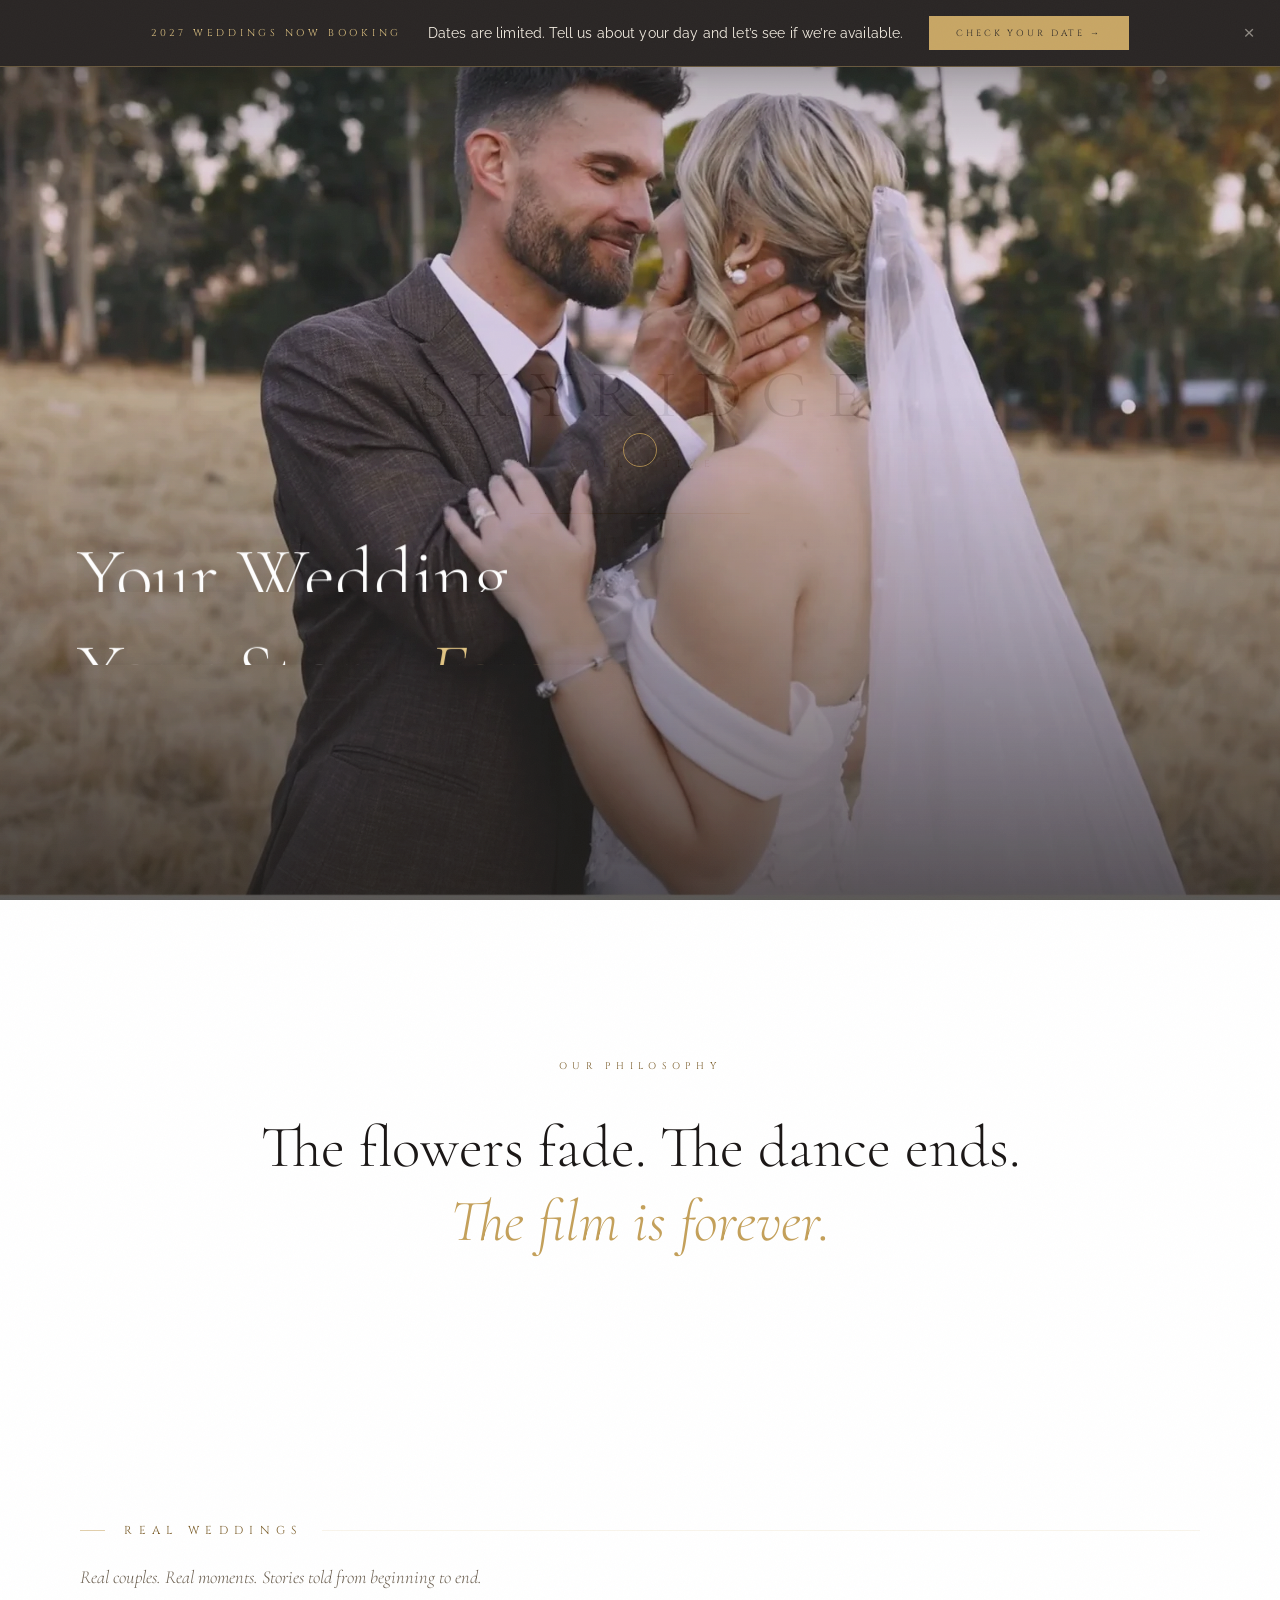
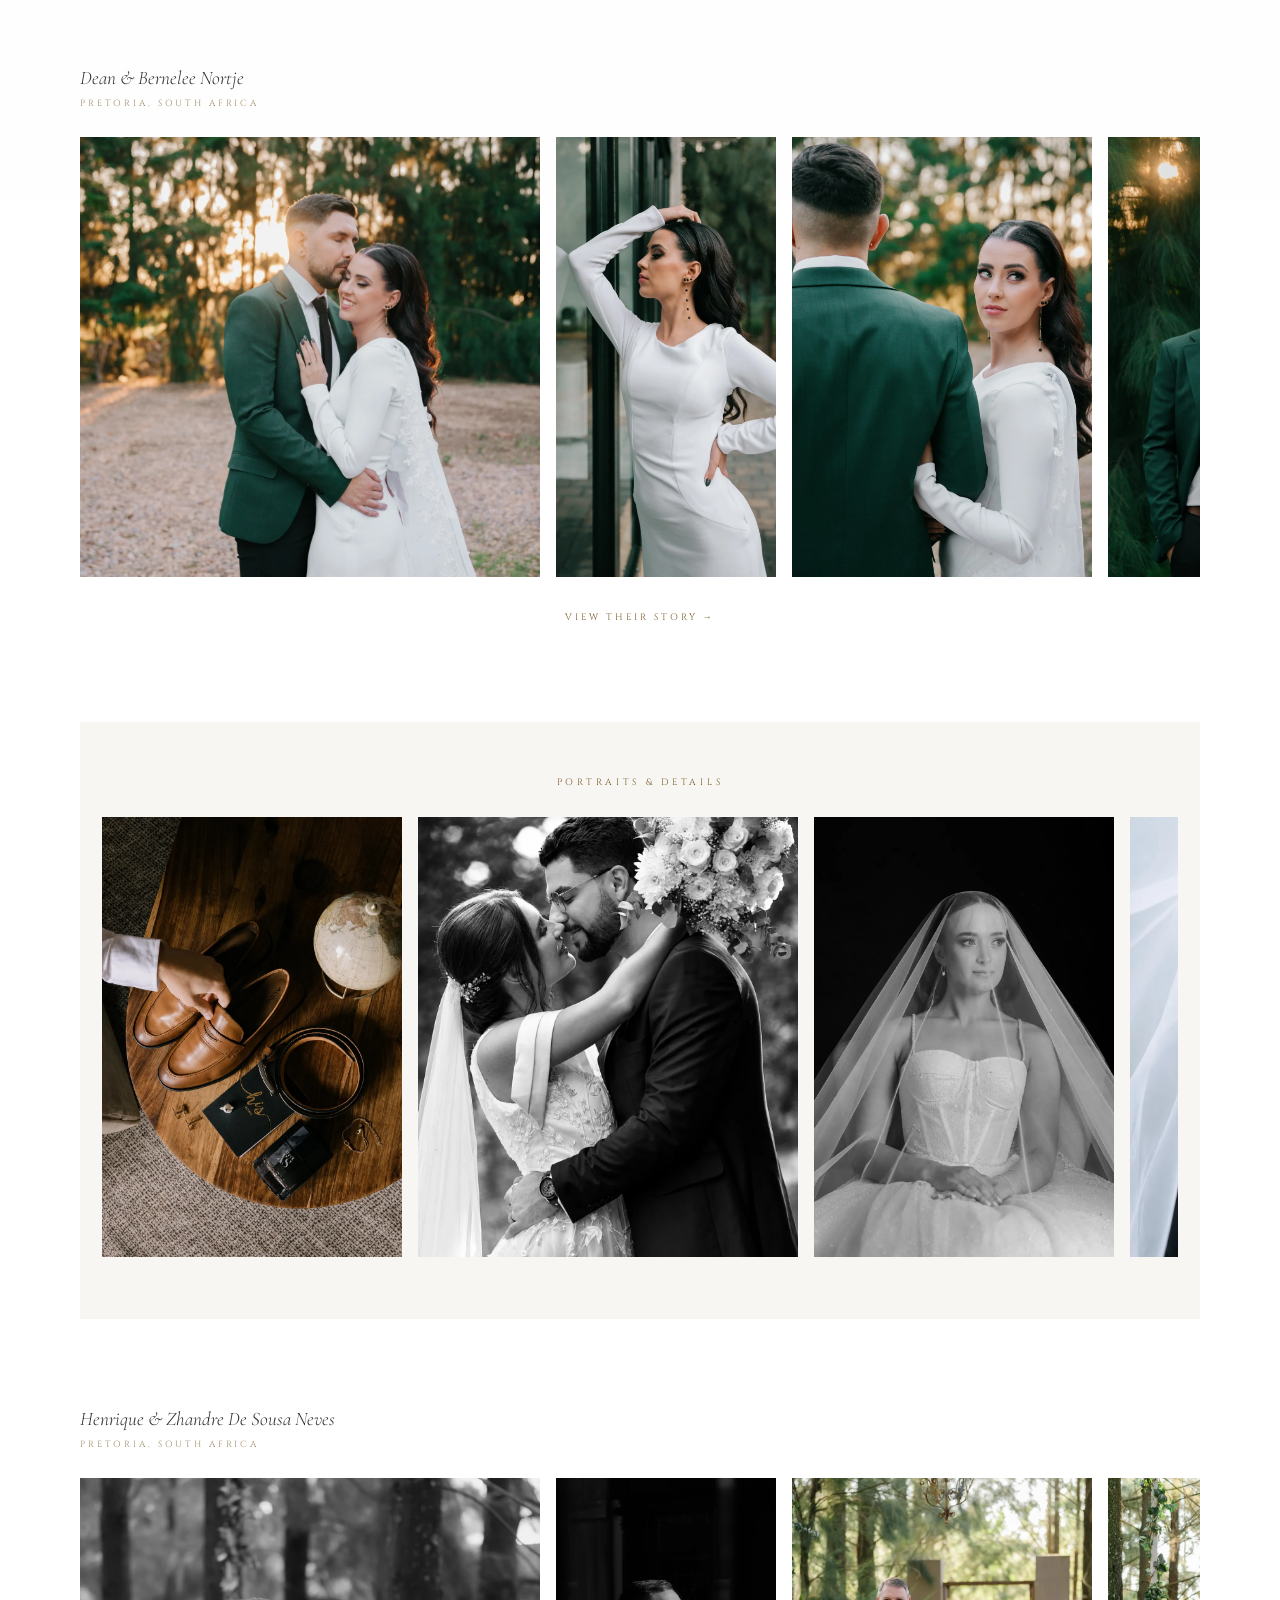
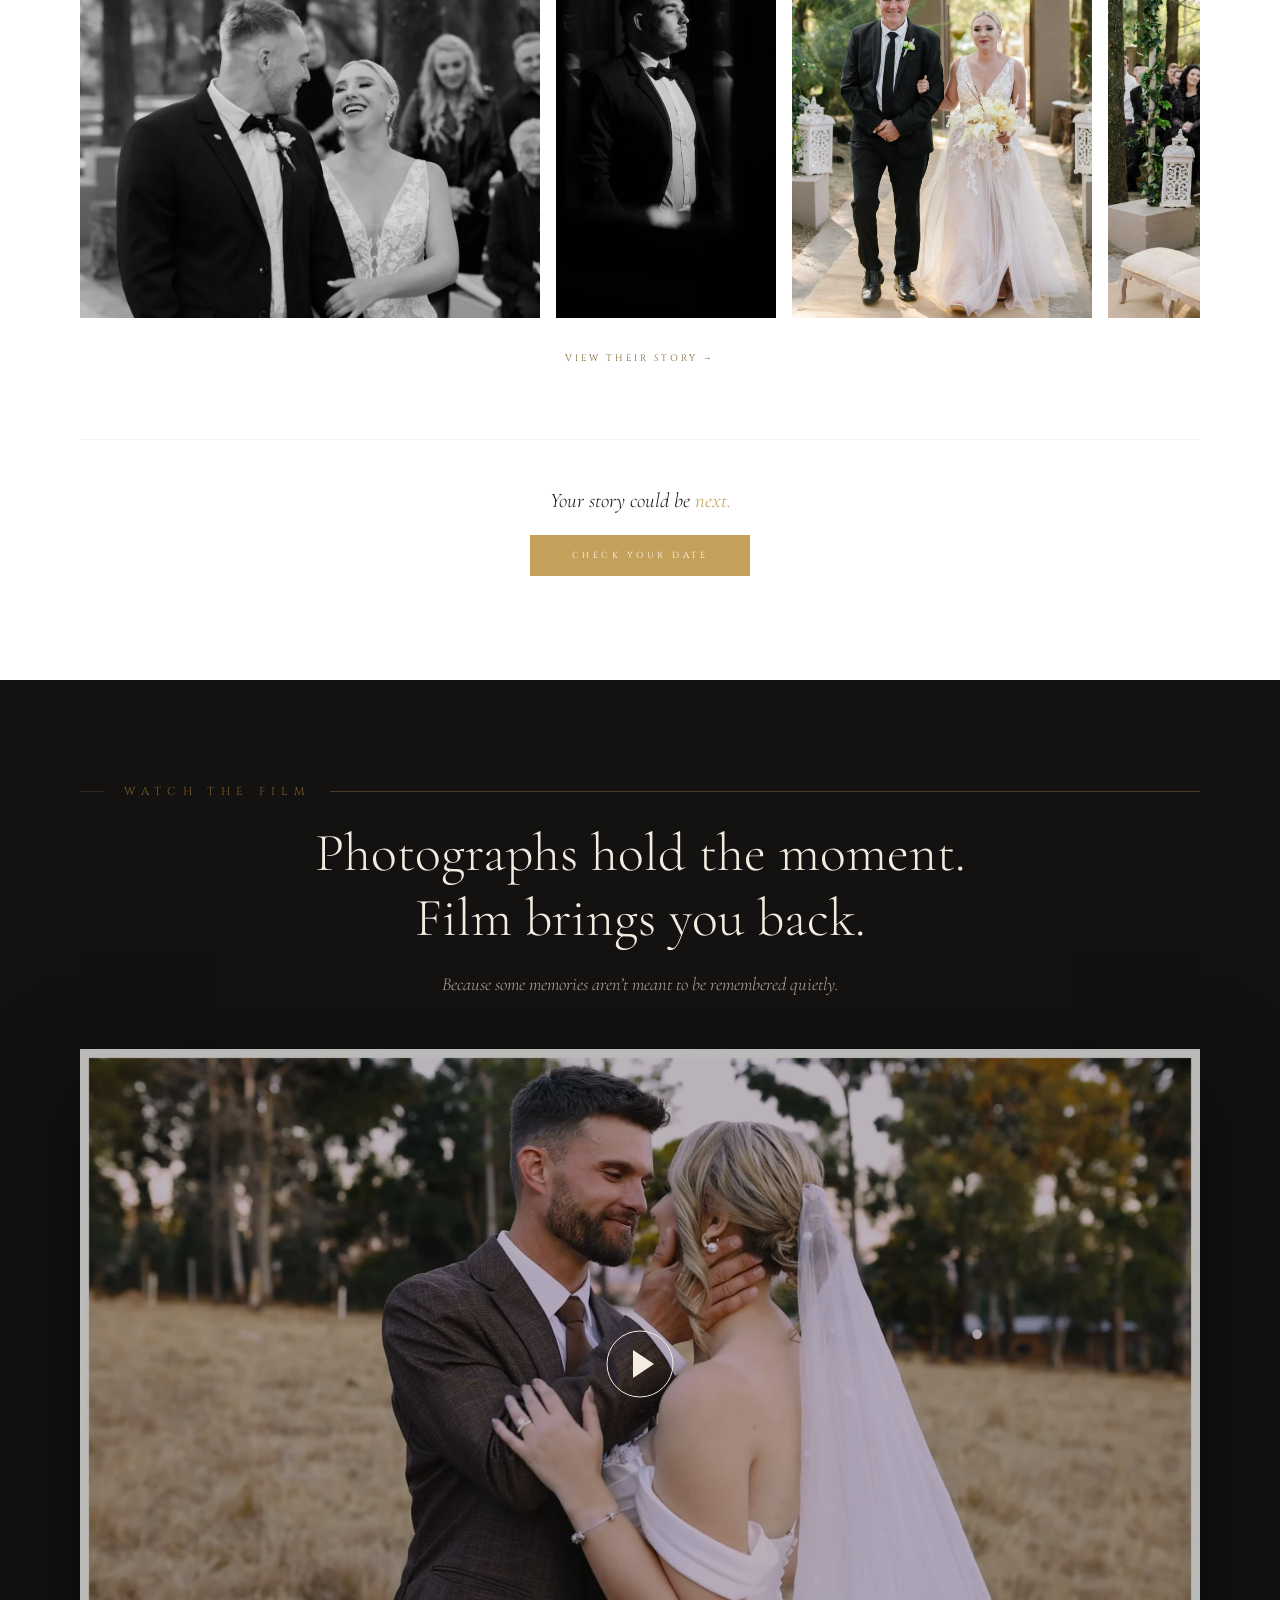
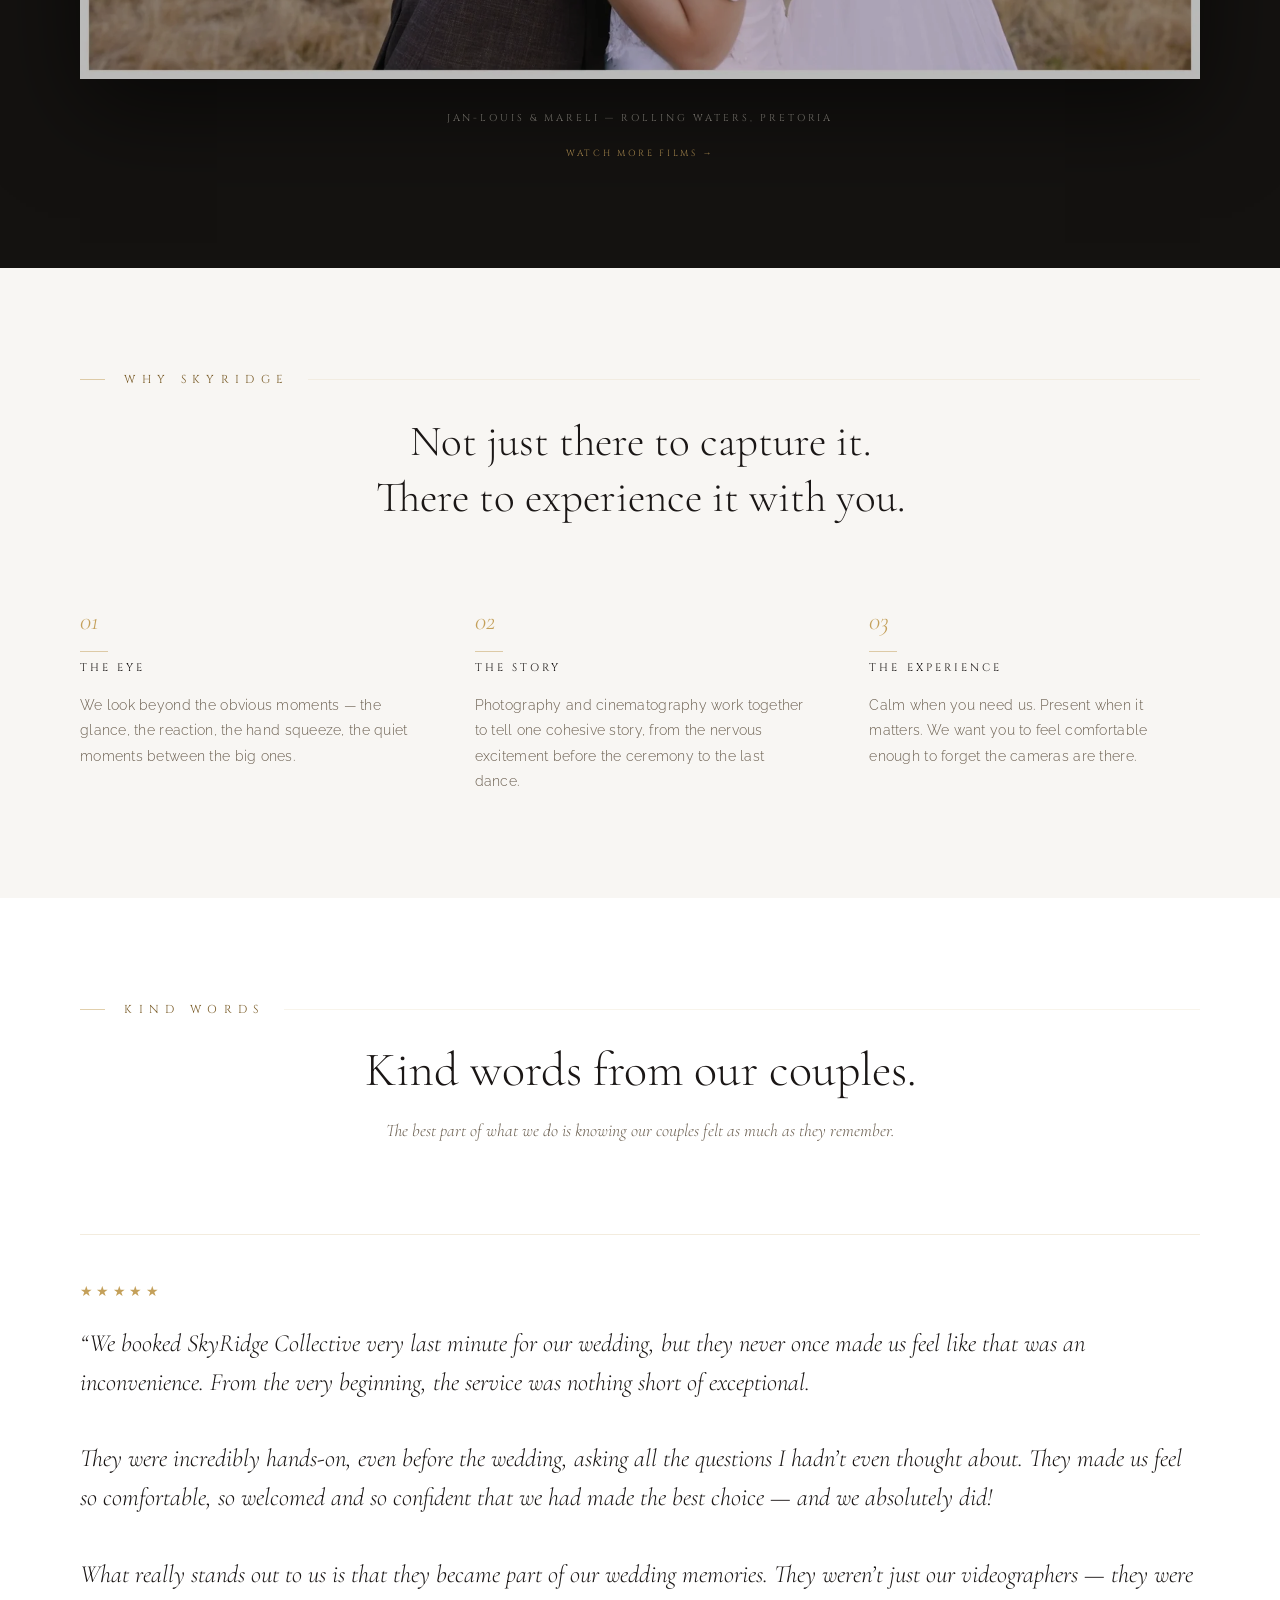
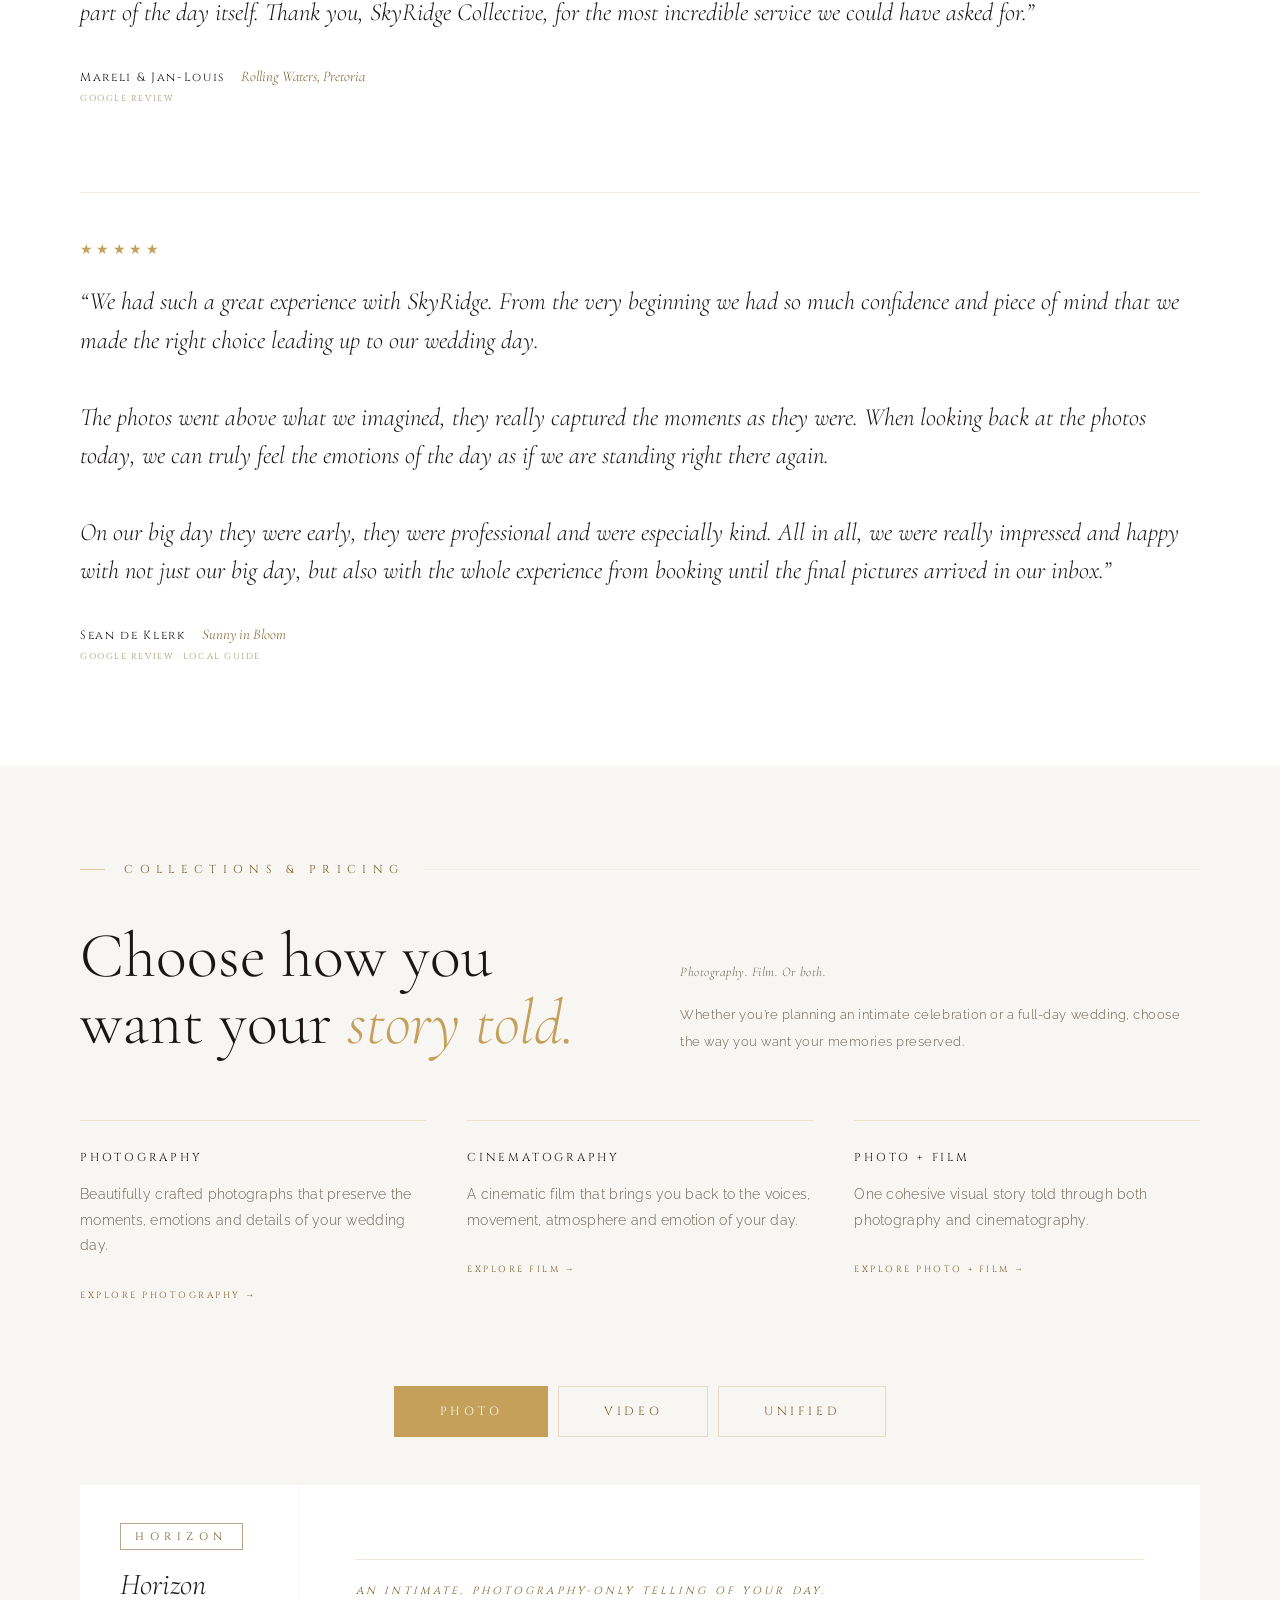
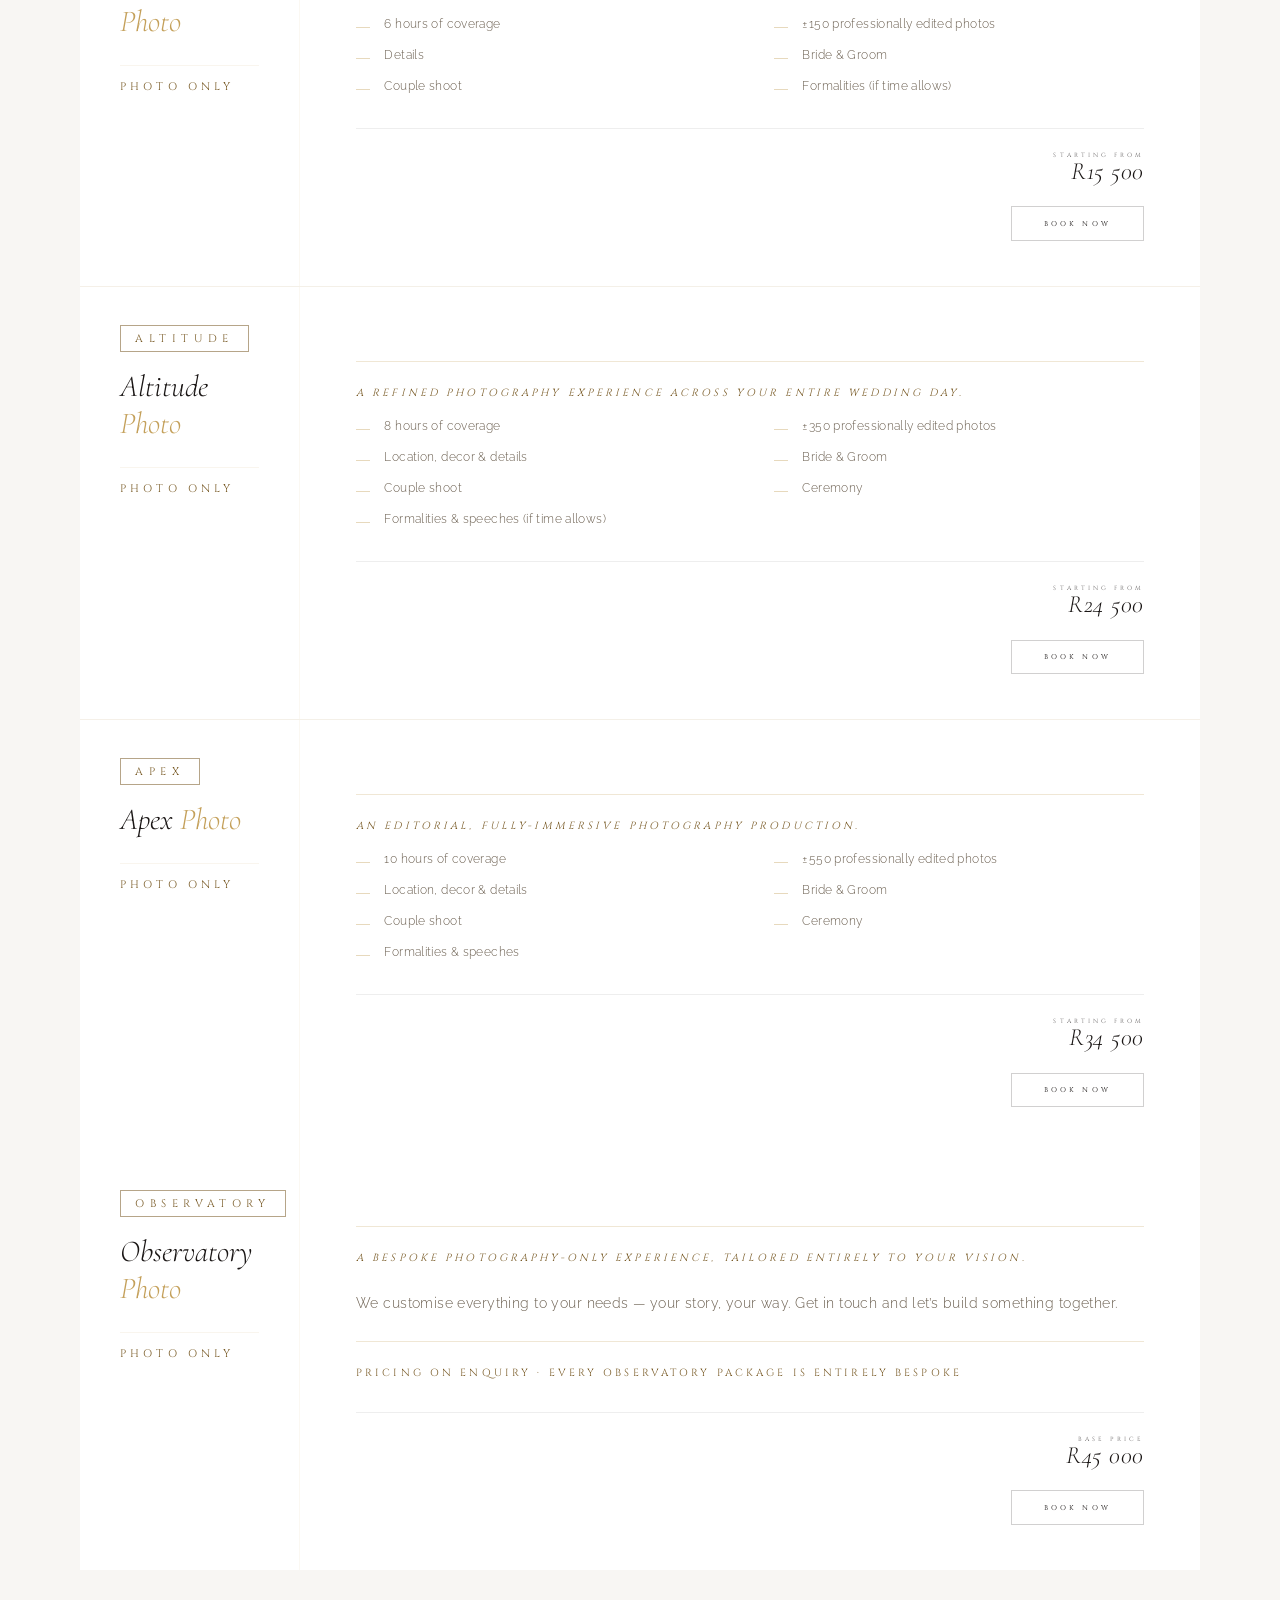
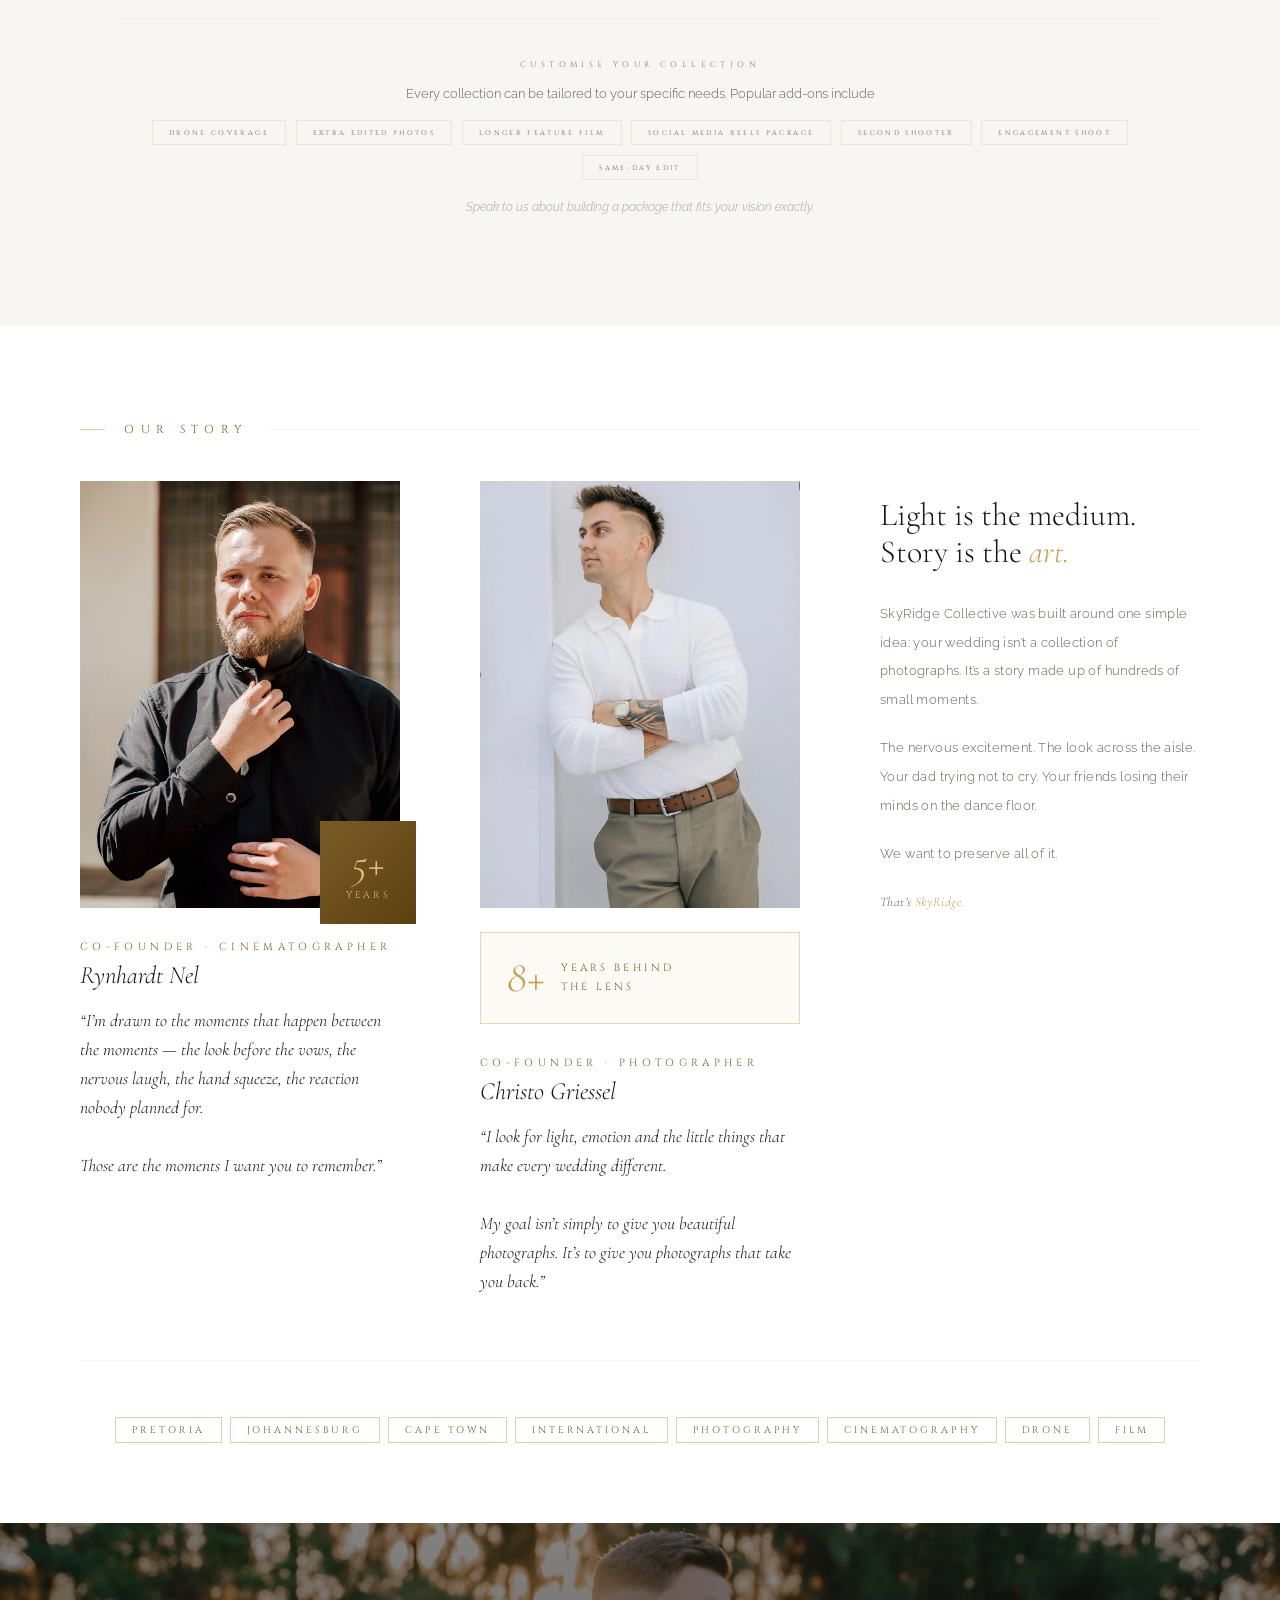
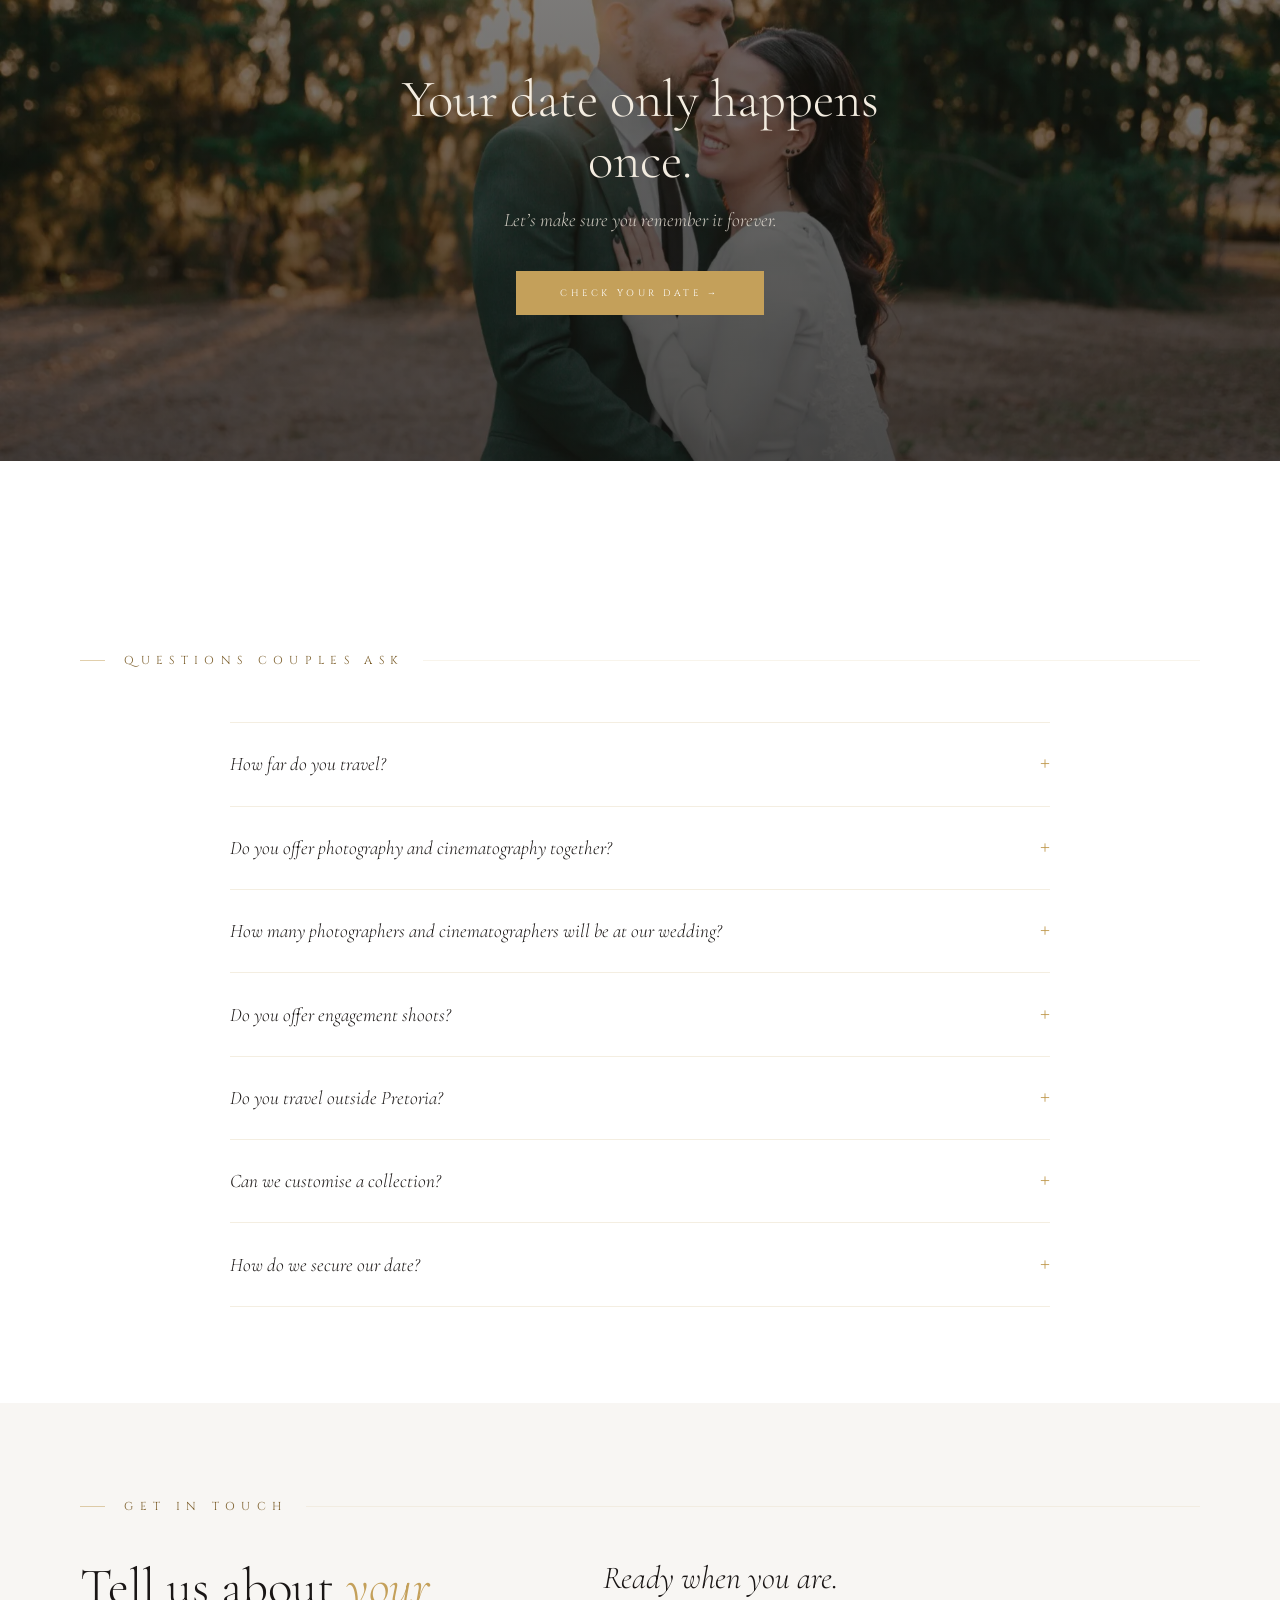
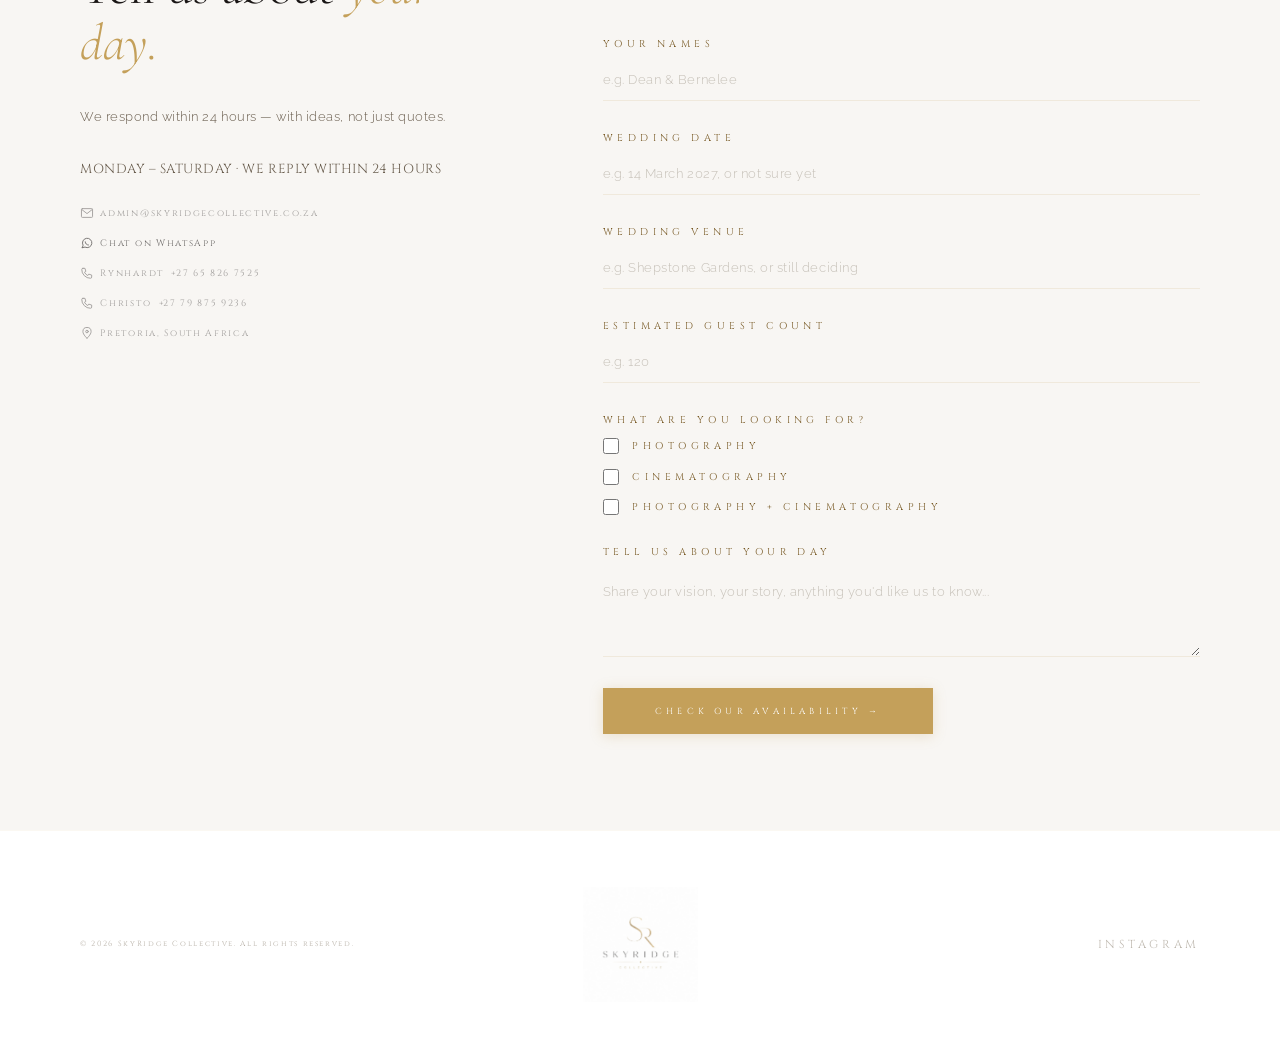
==== commit 3dc4ce02: "Fix final CTA banner photo cropping too wide on desktop The fixed min-height made the banner extreme" ====
--- a/index.html
+++ b/index.html
@@ -728,7 +728,7 @@
 
 /* FINAL CTA — a single dramatic image moment closing the homepage, deliberately spare:
    one photo, one line of feeling, one button. No competing offers. */
-.final-cta{position:relative;overflow:hidden;margin:5rem -5rem 0;min-height:420px;display:flex;align-items:center;justify-content:center;text-align:center;}
+.final-cta{position:relative;overflow:hidden;margin:5rem -5rem 0;min-height:clamp(420px,42vw,640px);display:flex;align-items:center;justify-content:center;text-align:center;}
 .final-cta-bg{position:absolute;inset:0;width:100%;height:100%;object-fit:cover;object-position:center 32%;}
 .final-cta-scrim{position:absolute;inset:0;background:linear-gradient(180deg,rgba(20,17,14,.5),rgba(20,17,14,.72));}
 .final-cta-content{position:relative;z-index:1;max-width:620px;margin:0 auto;padding:2rem;}
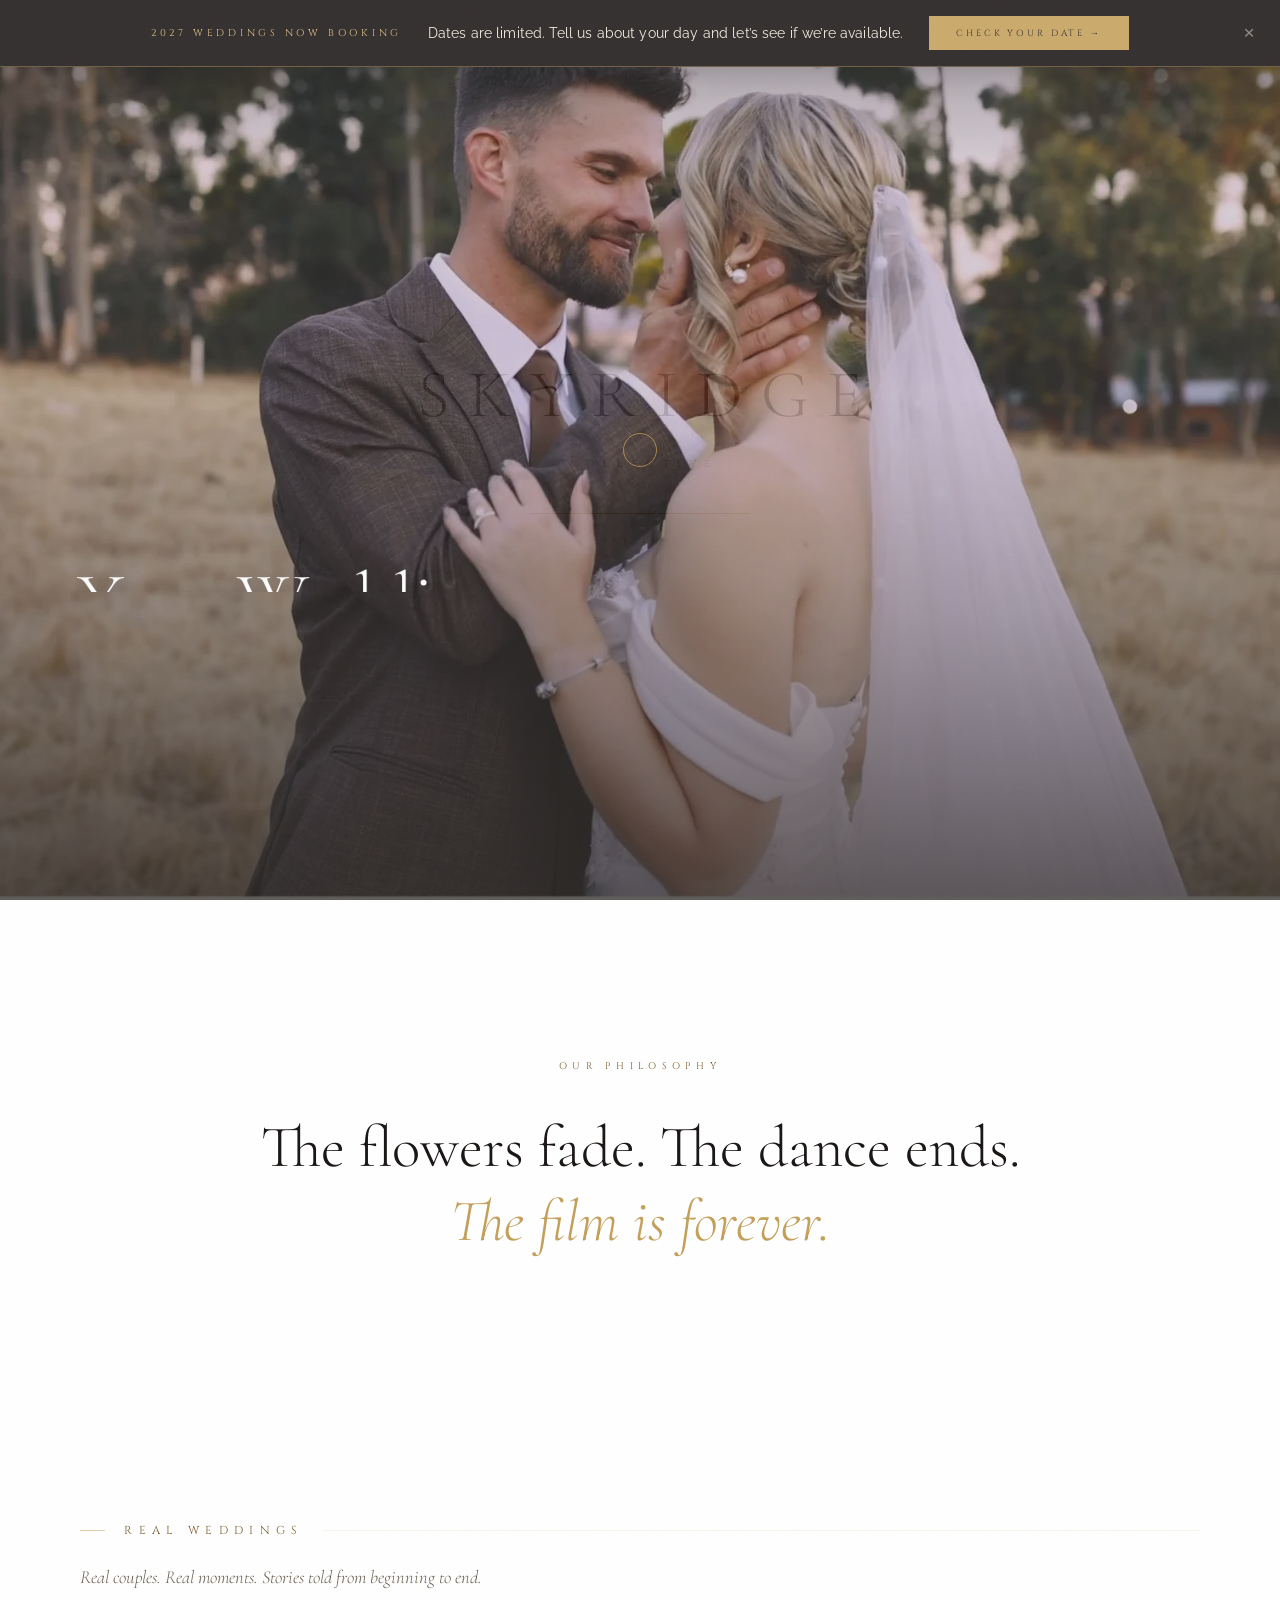
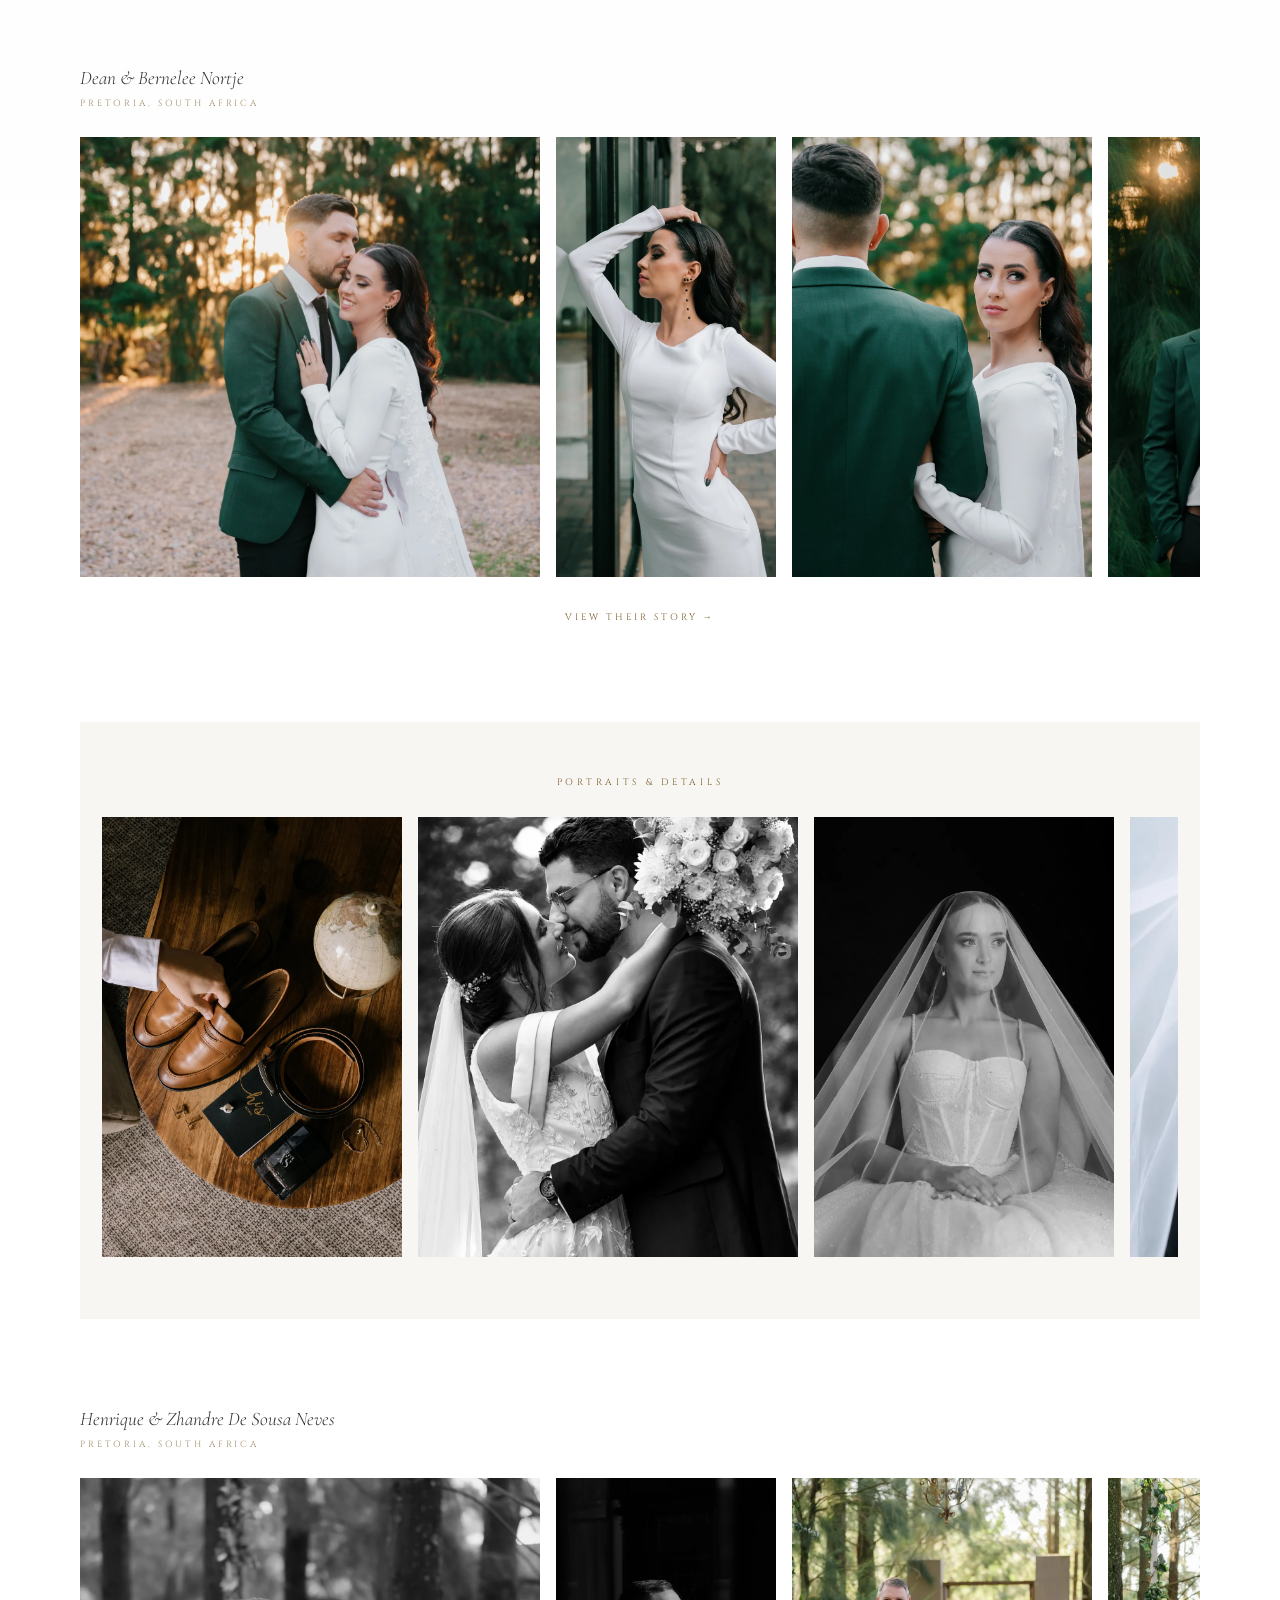
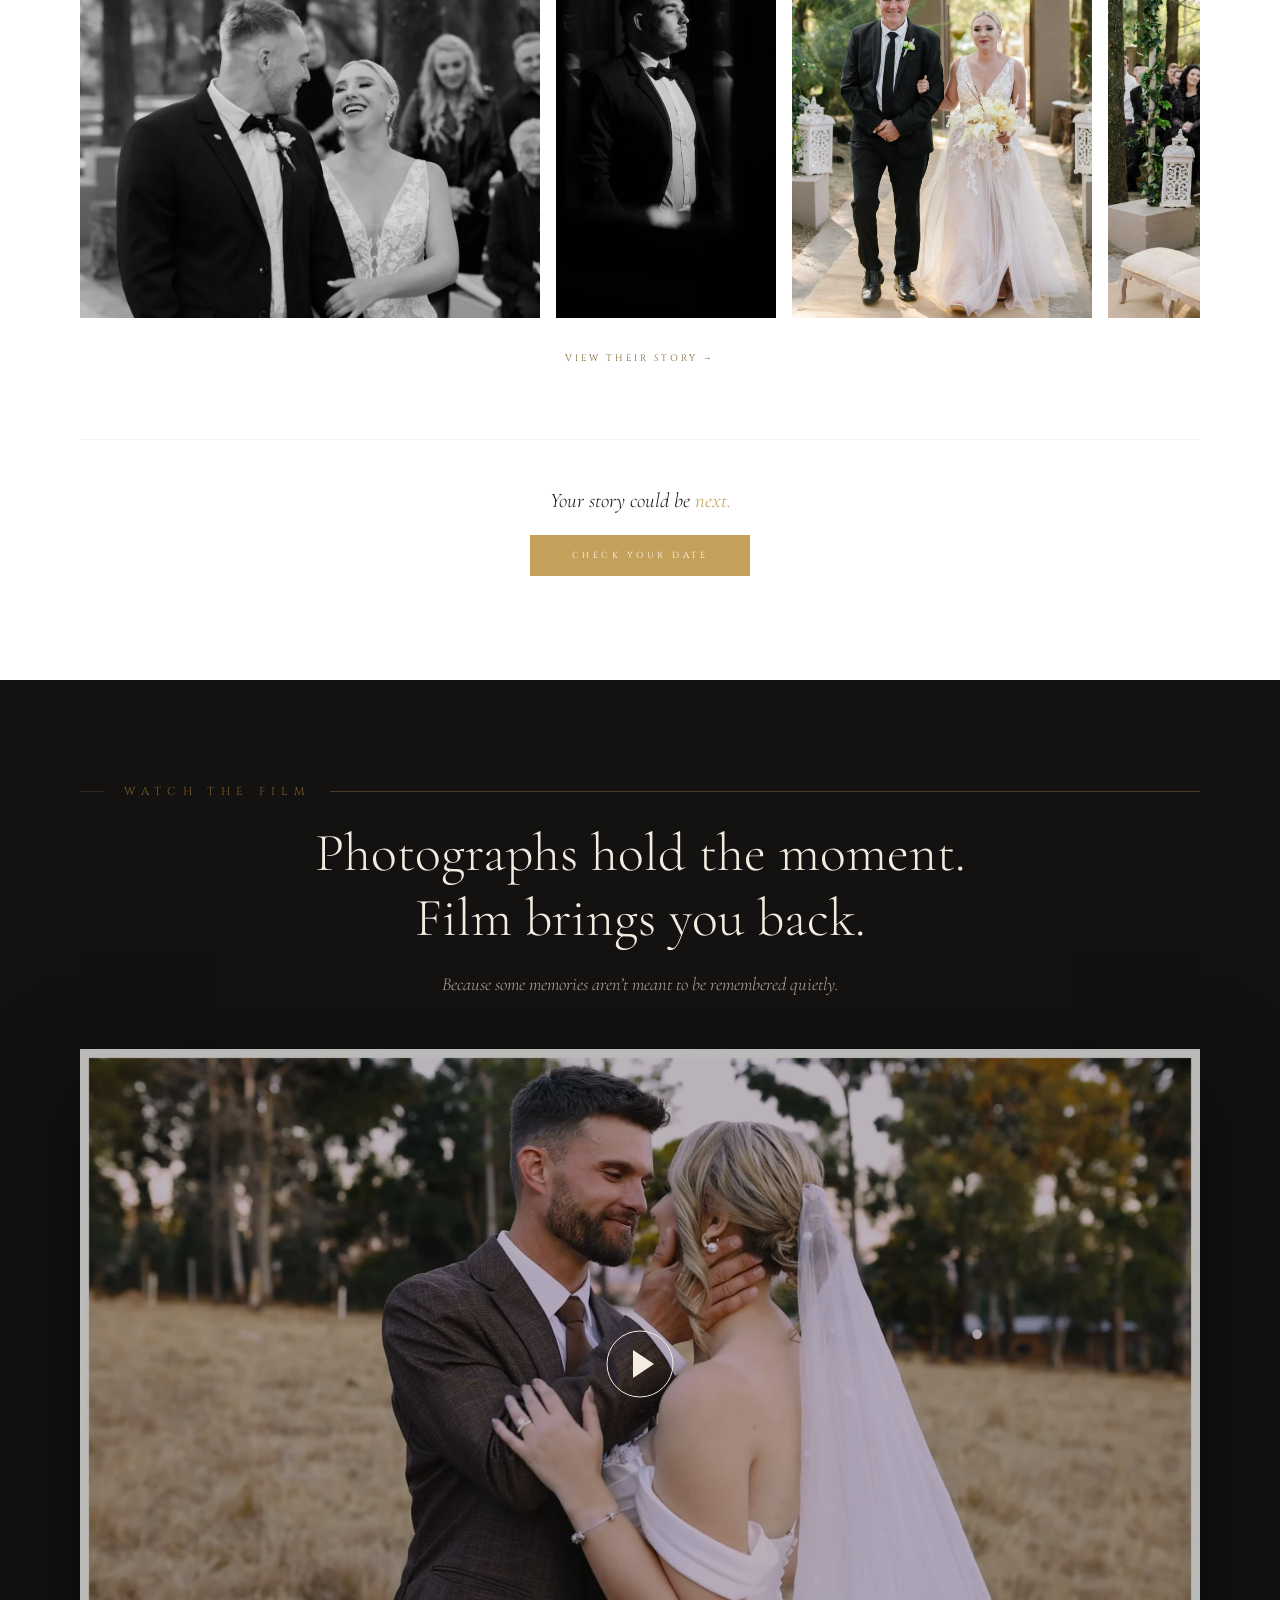
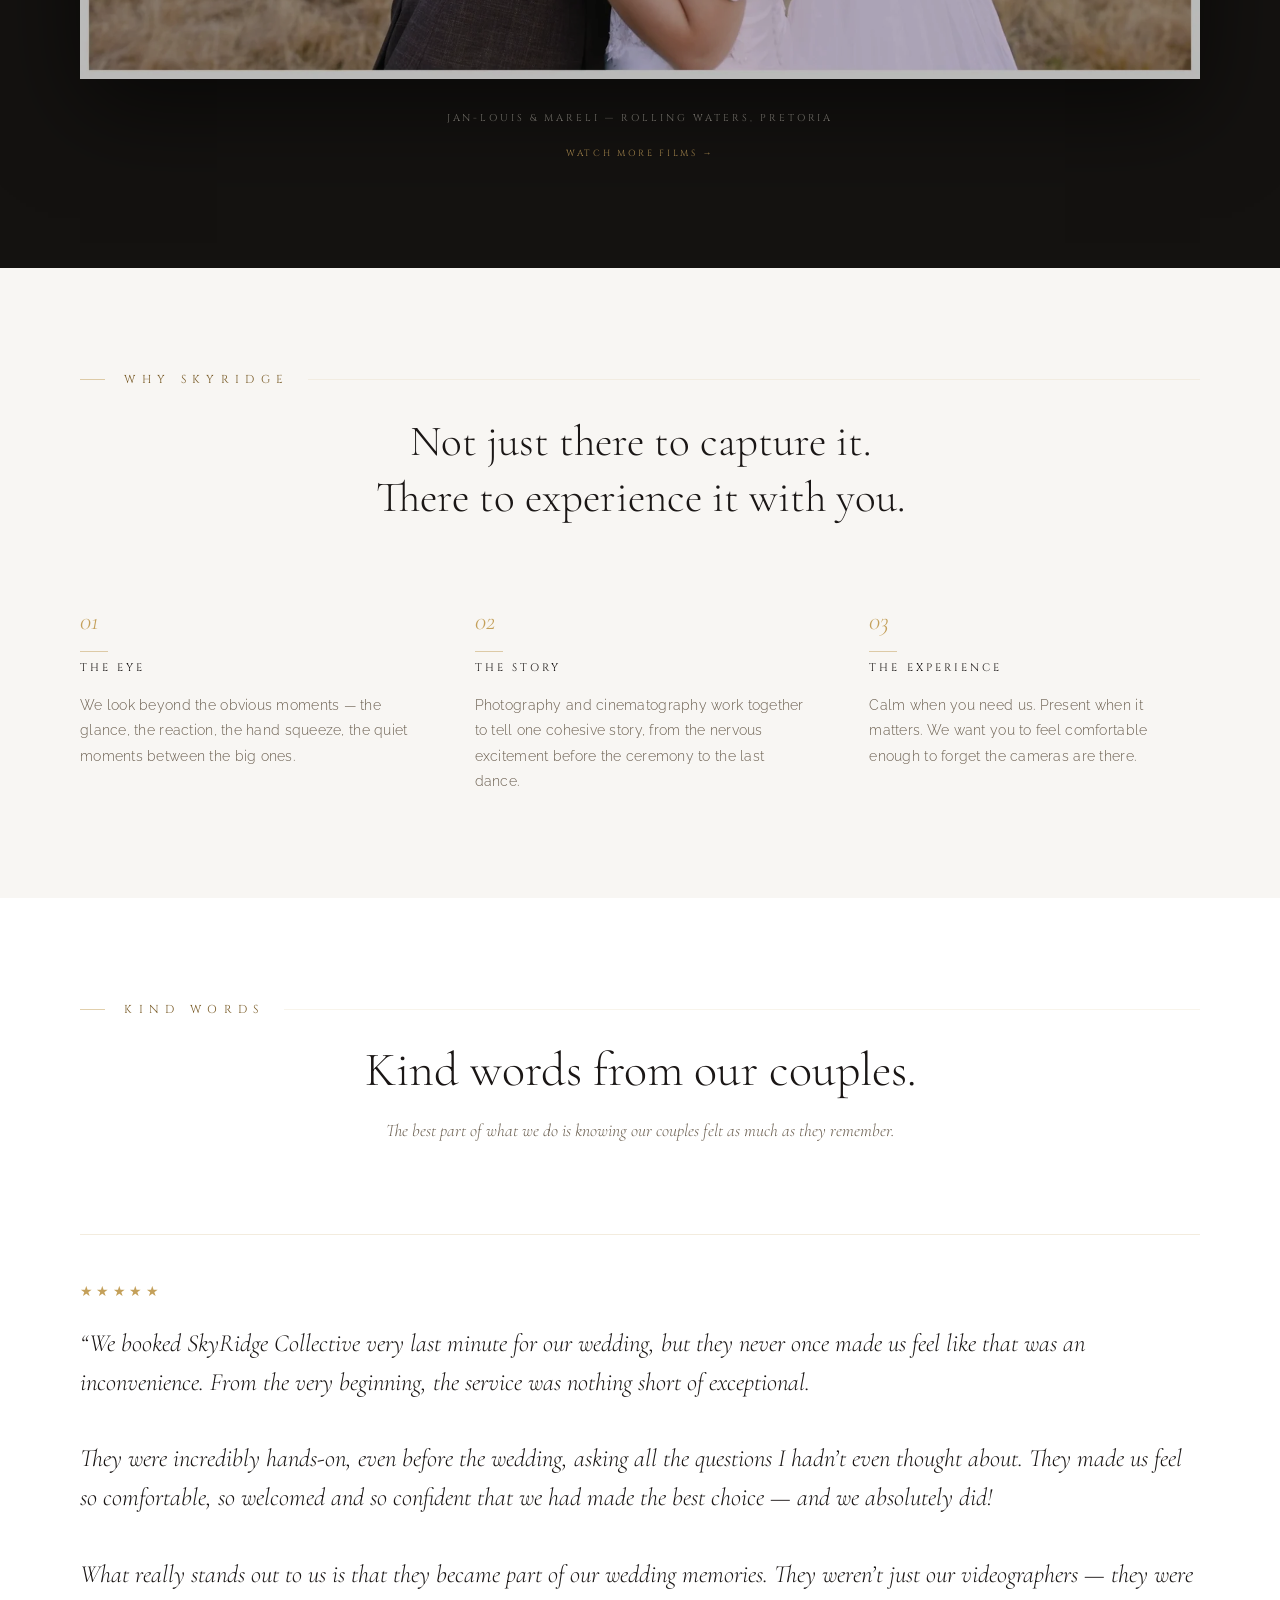
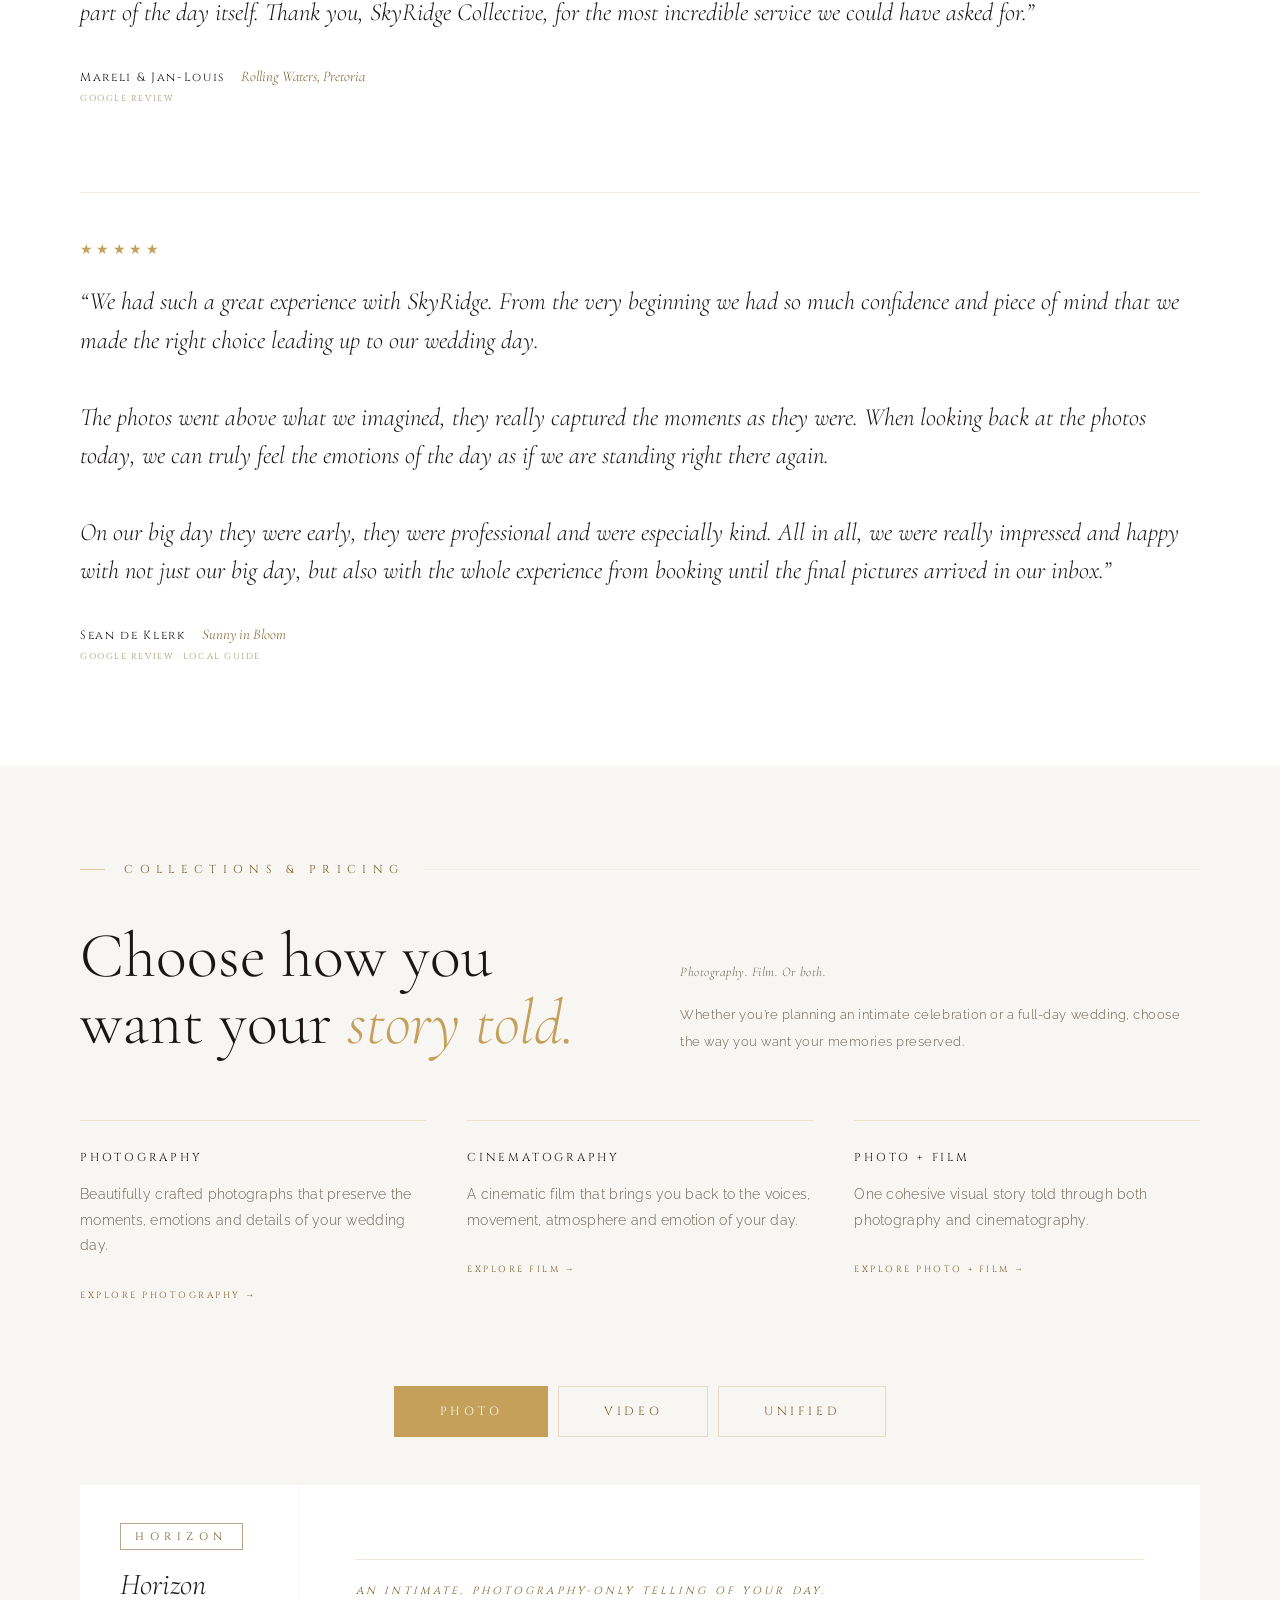
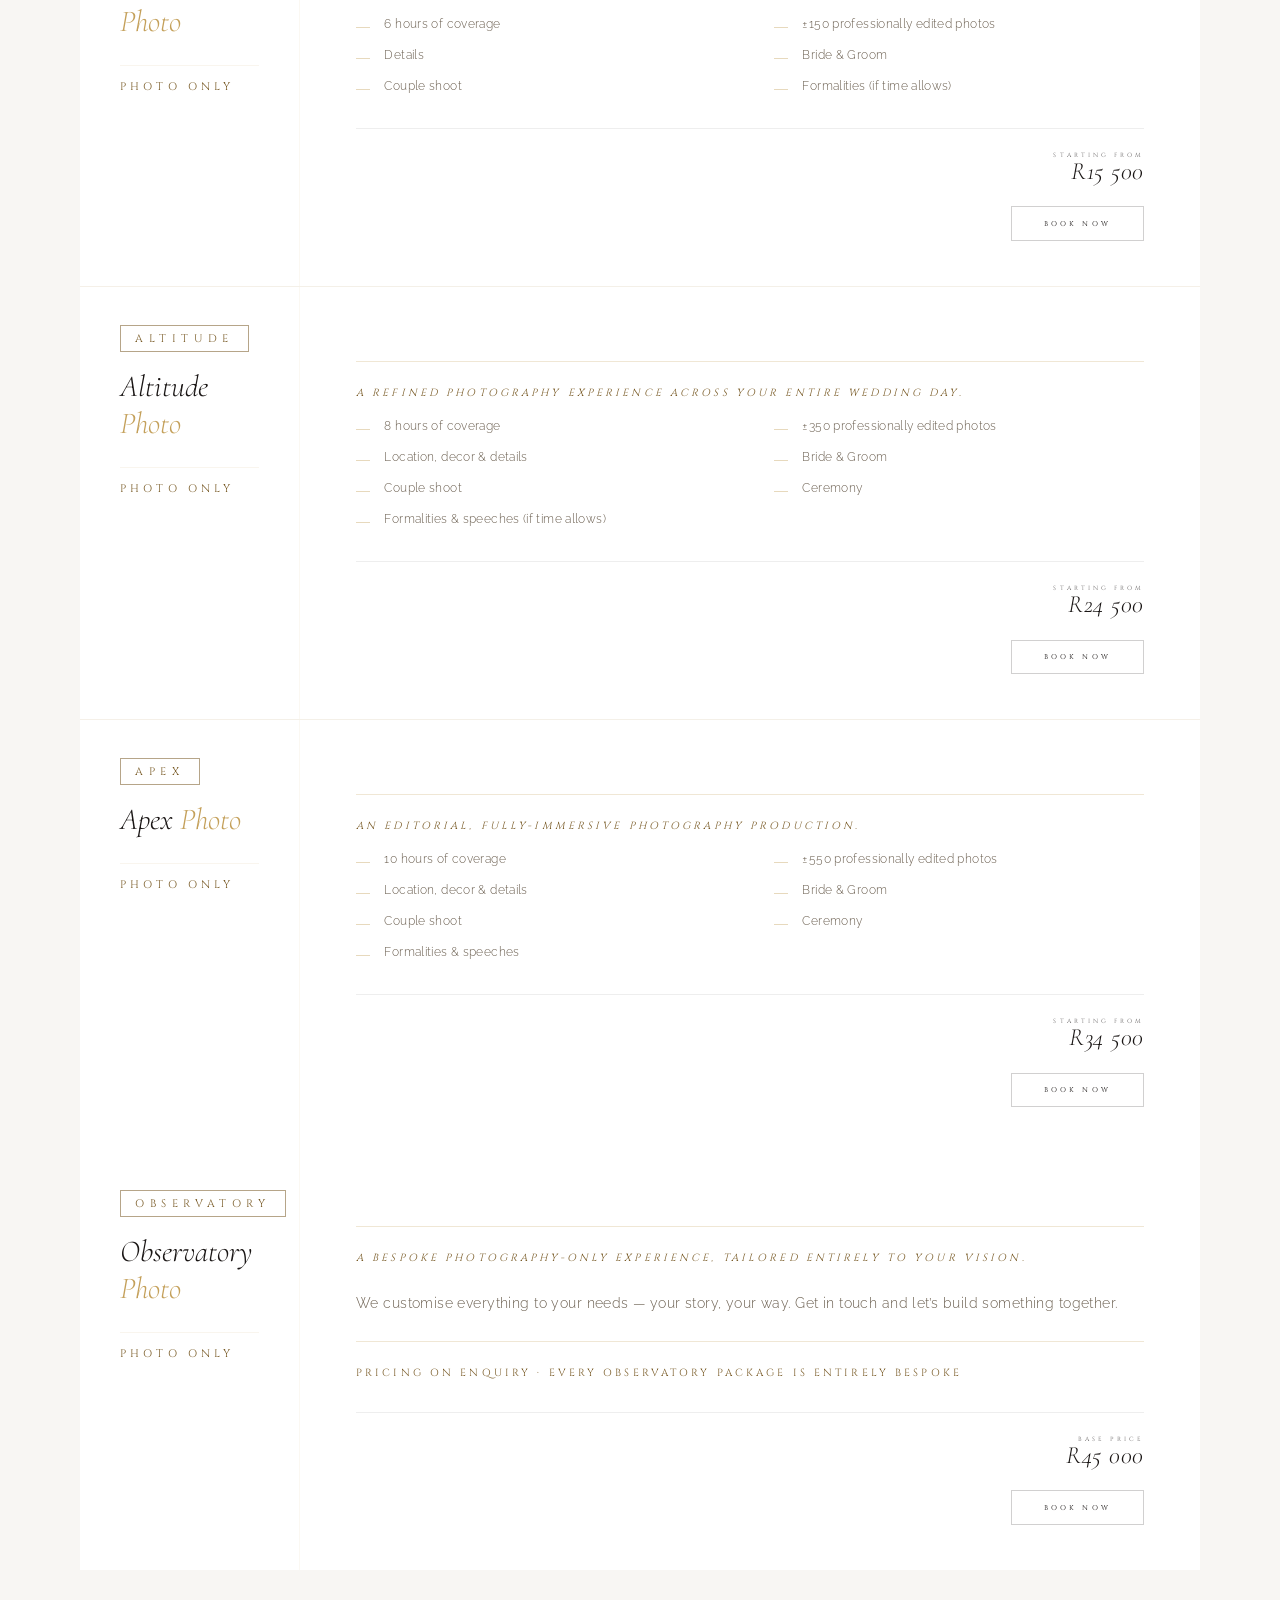
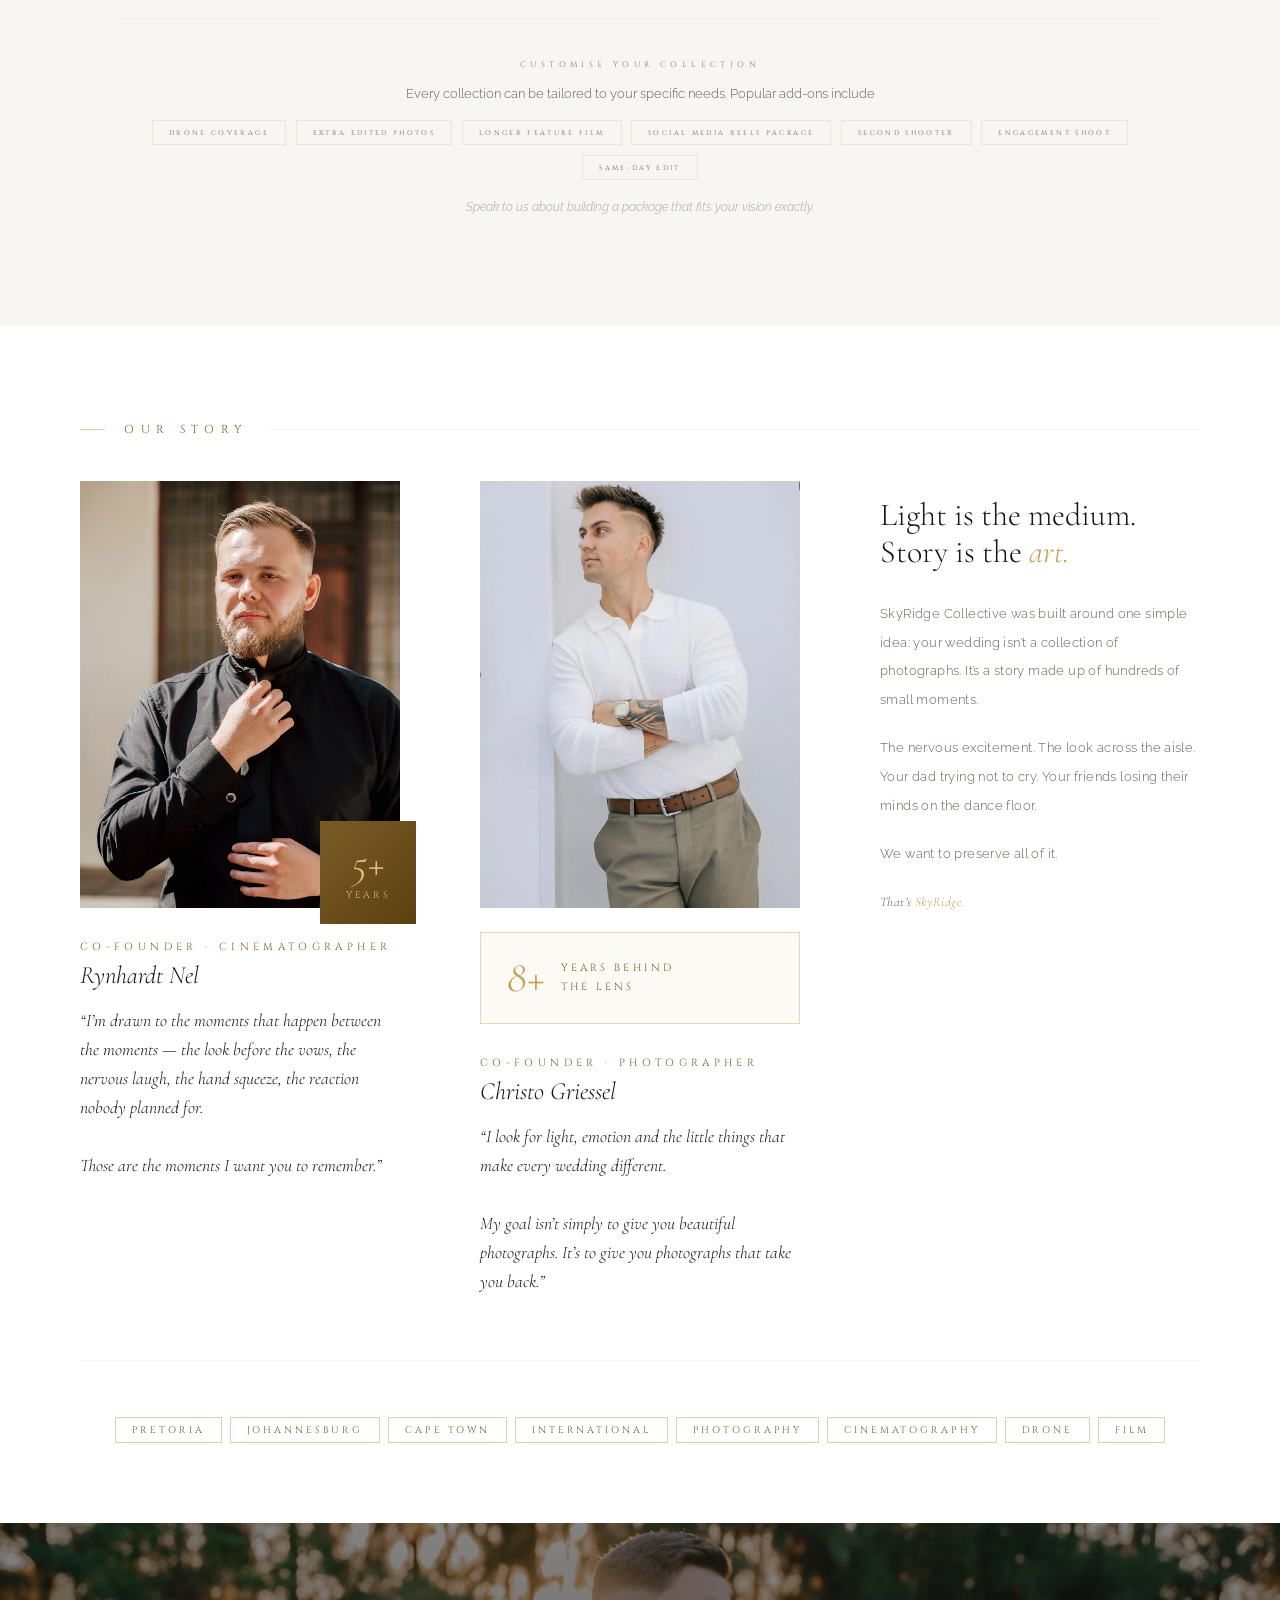
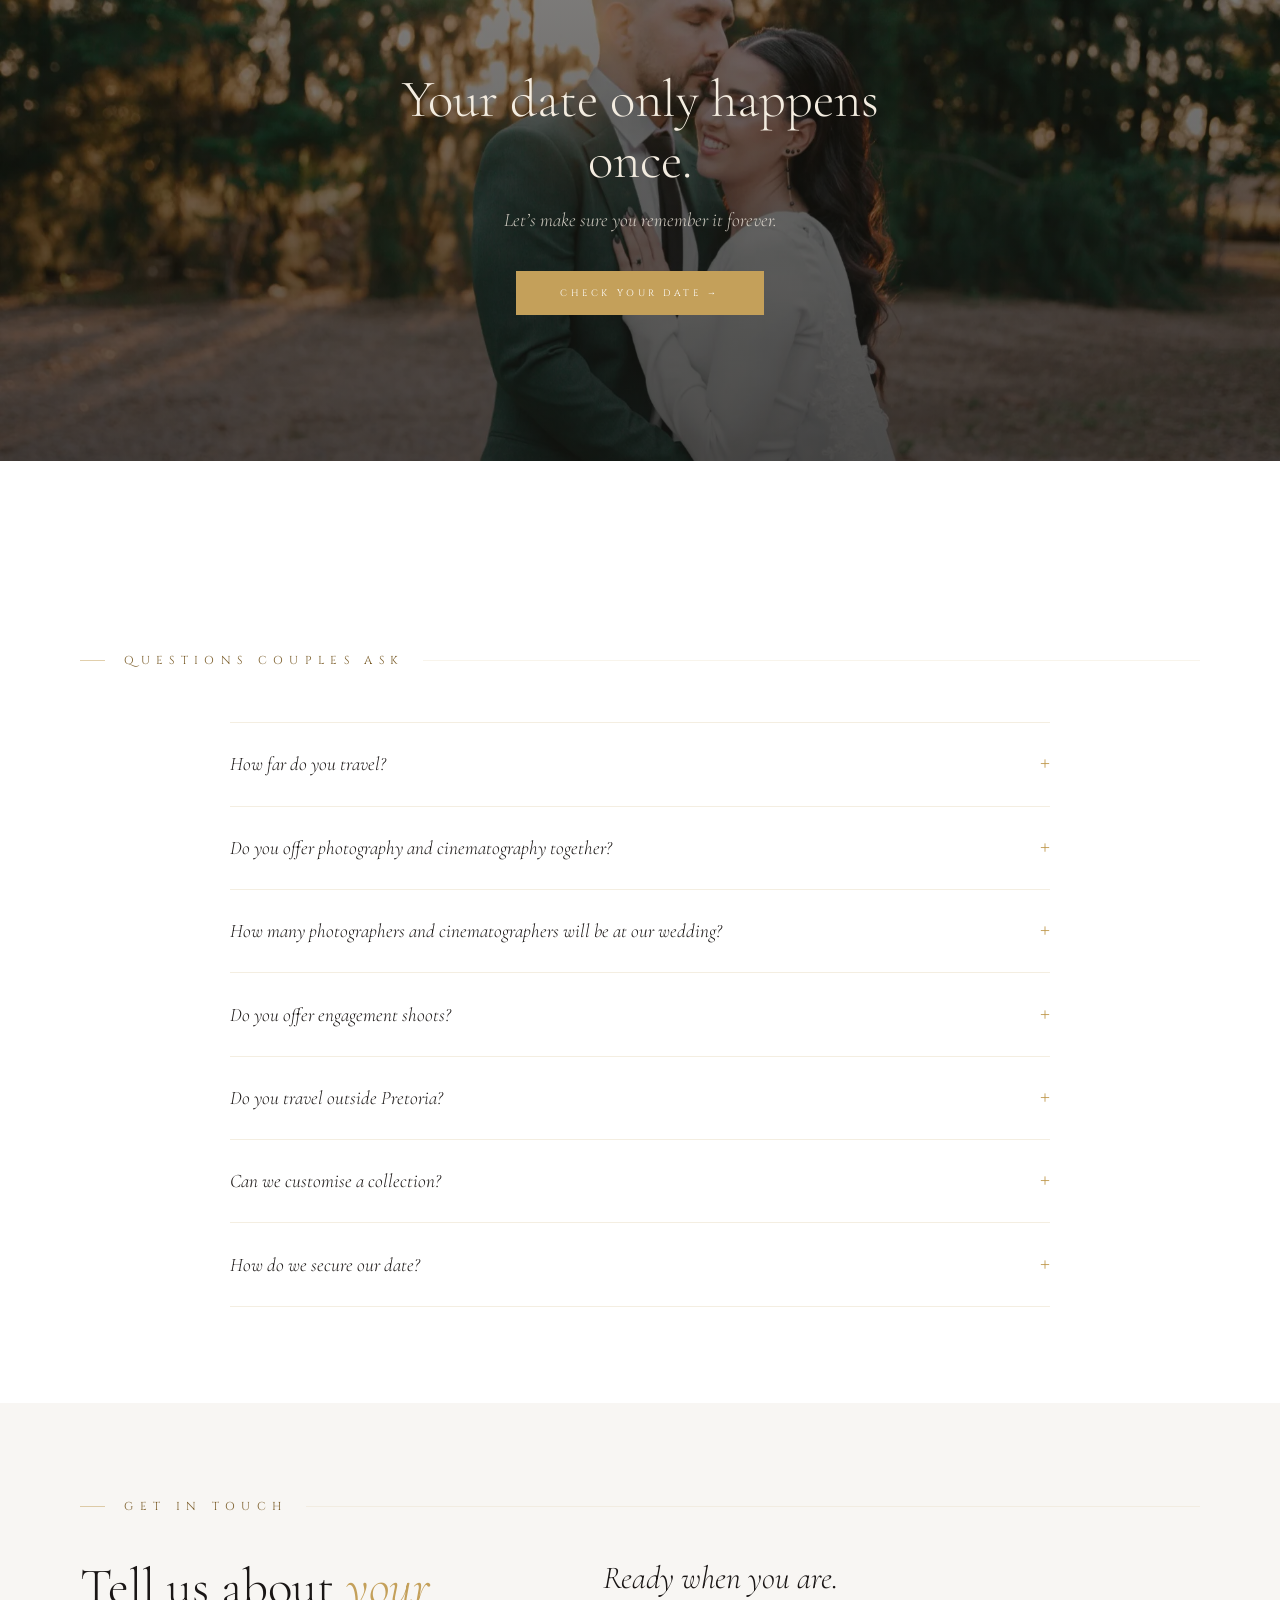
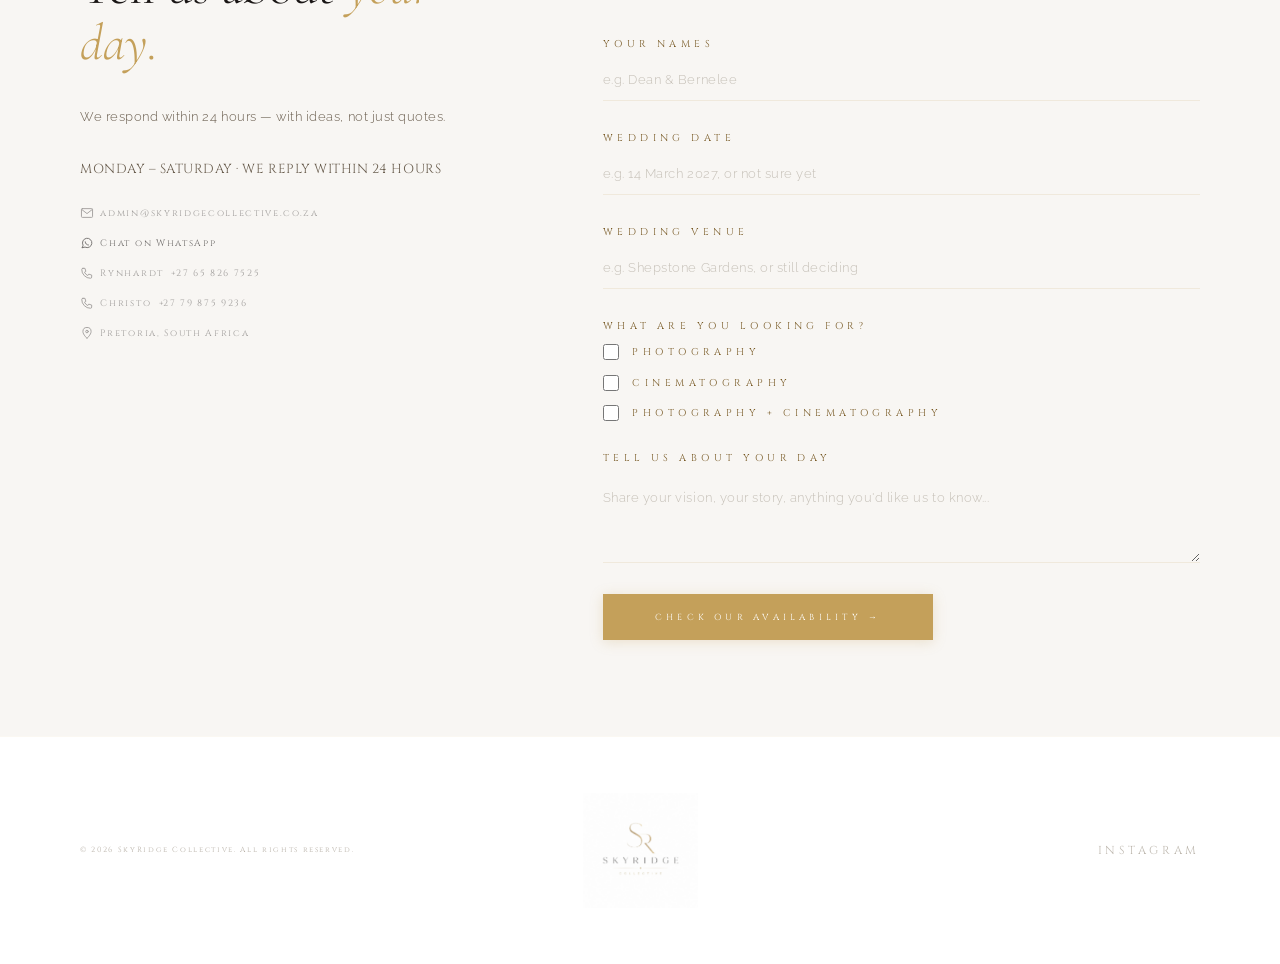
==== commit e26ee78e: "Remove estimated guest count from enquiry form Guest count doesn't affect pricing/quotes, so drop th" ====
--- a/index.html
+++ b/index.html
@@ -1411,10 +1411,6 @@
           <input type="text" id="eqVenue" placeholder="e.g. Shepstone Gardens, or still deciding">
         </div>
         <div class="eq-field">
-          <label>Estimated Guest Count</label>
-          <input type="text" id="eqGuests" placeholder="e.g. 120">
-        </div>
-        <div class="eq-field">
           <label>What Are You Looking For?</label>
           <div class="eq-checks">
             <label class="eq-check"><input type="checkbox" name="lookingFor" value="Photography">Photography</label>
@@ -1446,7 +1442,6 @@
   var names = document.getElementById('eqNames').value.trim() || 'Not specified';
   var date = document.getElementById('eqDate').value.trim() || 'Not specified';
   var venue = document.getElementById('eqVenue').value.trim() || 'Not specified';
-  var guests = document.getElementById('eqGuests').value.trim() || 'Not specified';
   var details = document.getElementById('eqDetails').value.trim();
   var lookingFor = Array.prototype.map.call(
     document.querySelectorAll('input[name="lookingFor"]:checked'),
@@ -1458,7 +1453,6 @@
   lines.push('*Names:* ' + names);
   lines.push('*Wedding Date:* ' + date);
   lines.push('*Venue:* ' + venue);
-  lines.push('*Estimated Guests:* ' + guests);
   lines.push('*Looking For:* ' + lookingFor);
   if(details) lines.push('*About Their Day:* ' + details);
   var msg = encodeURIComponent(lines.join('\n'));
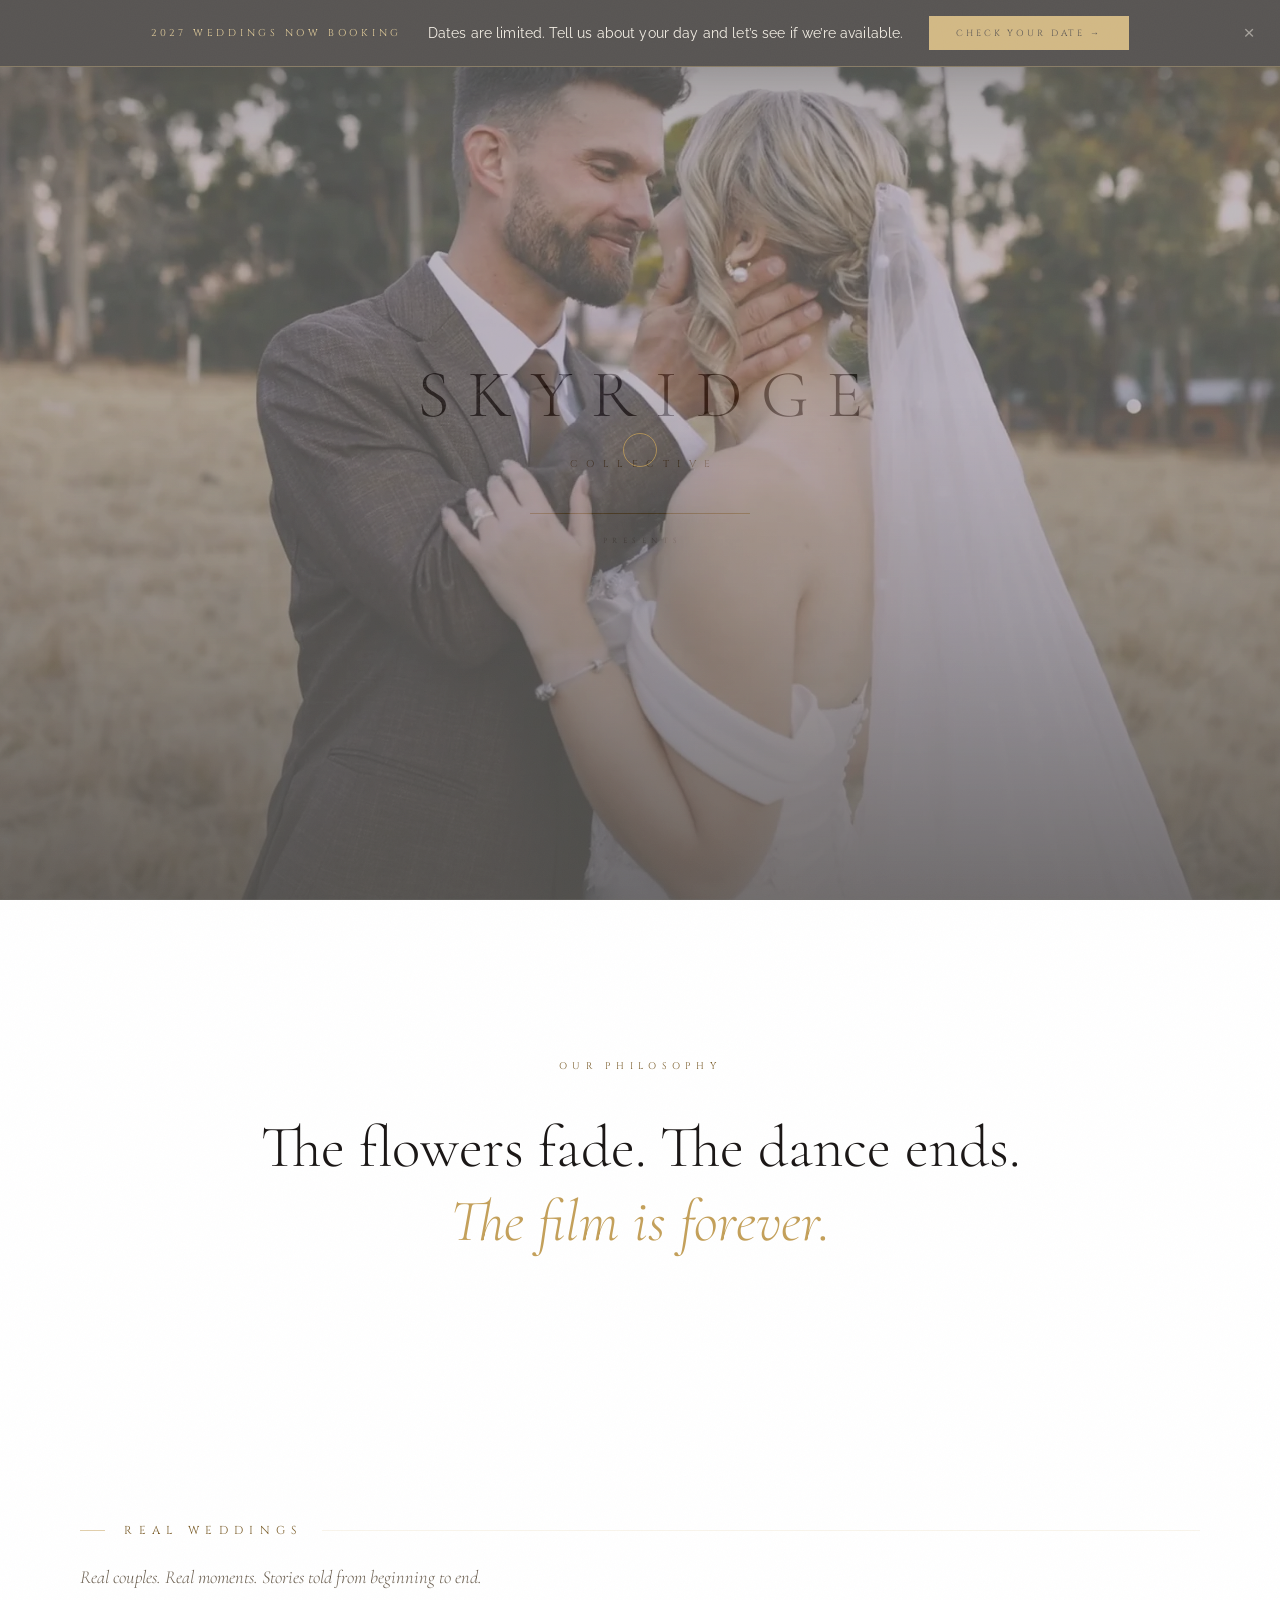
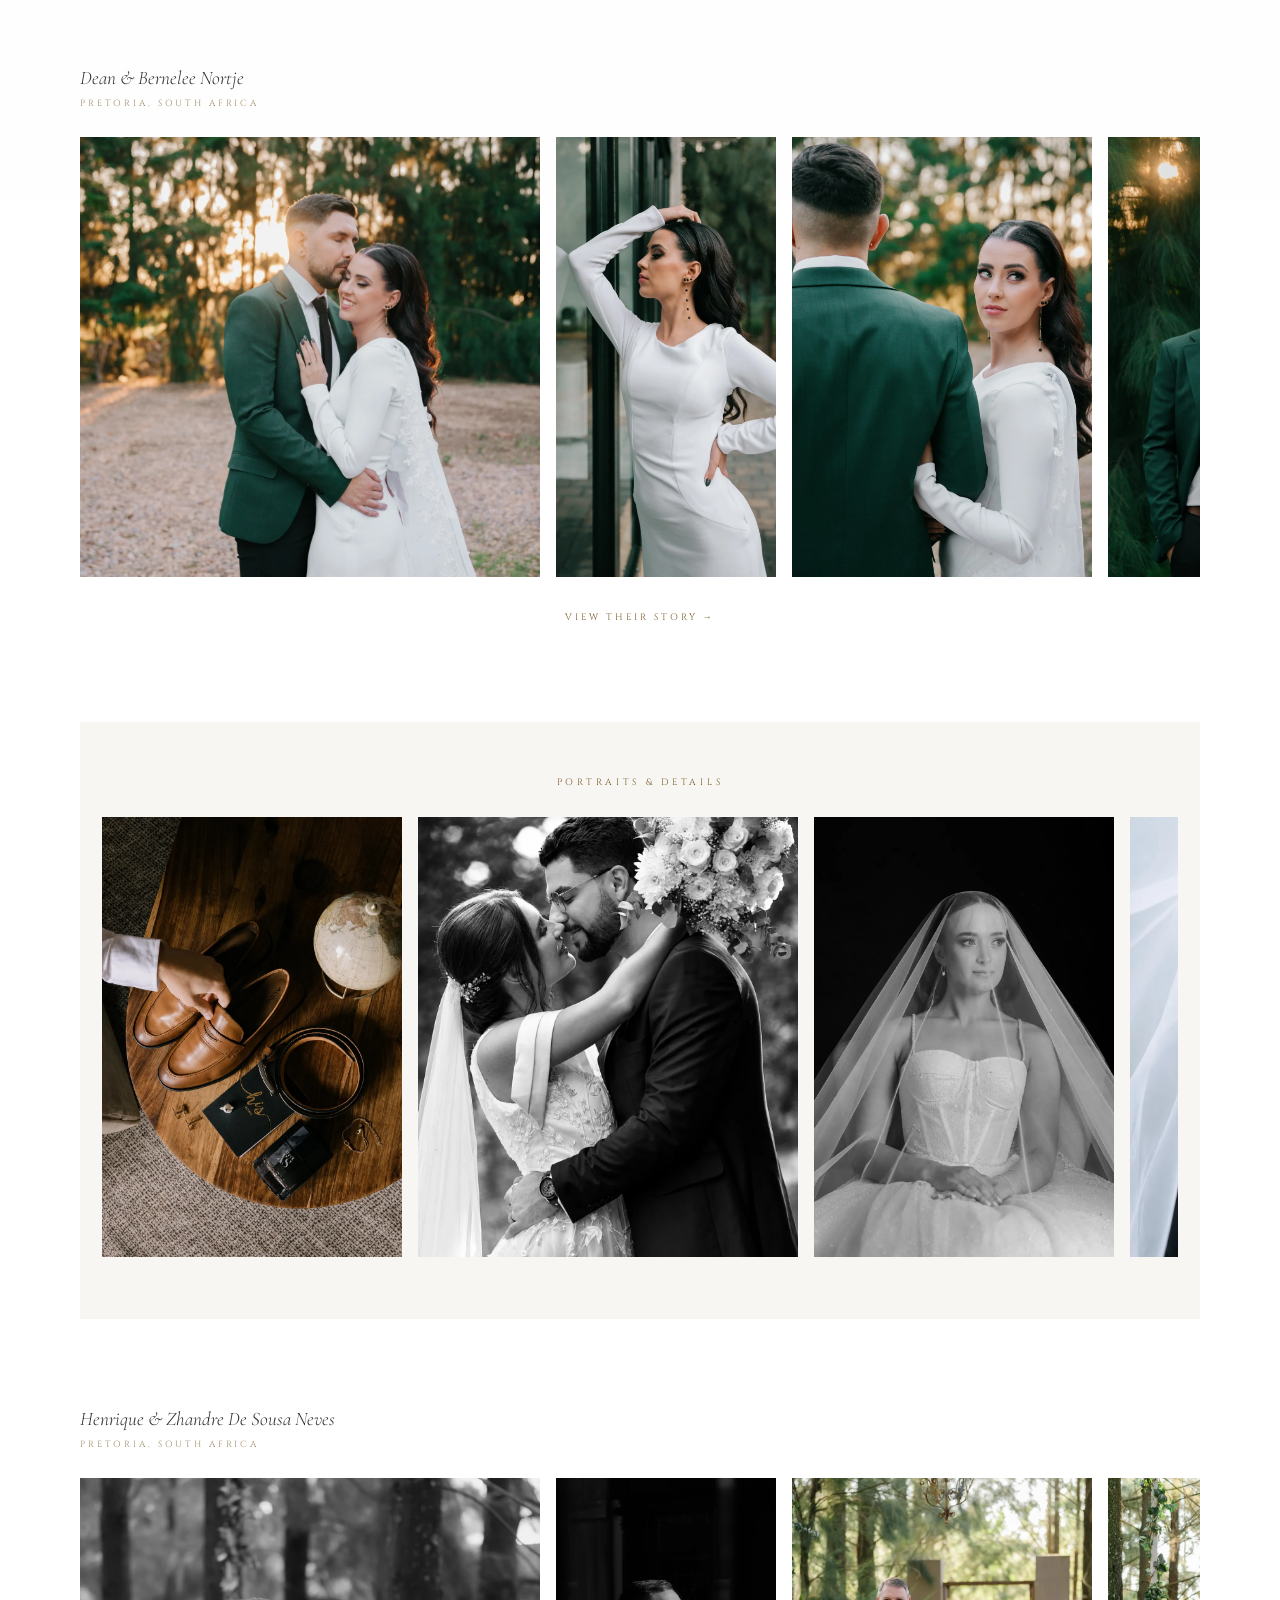
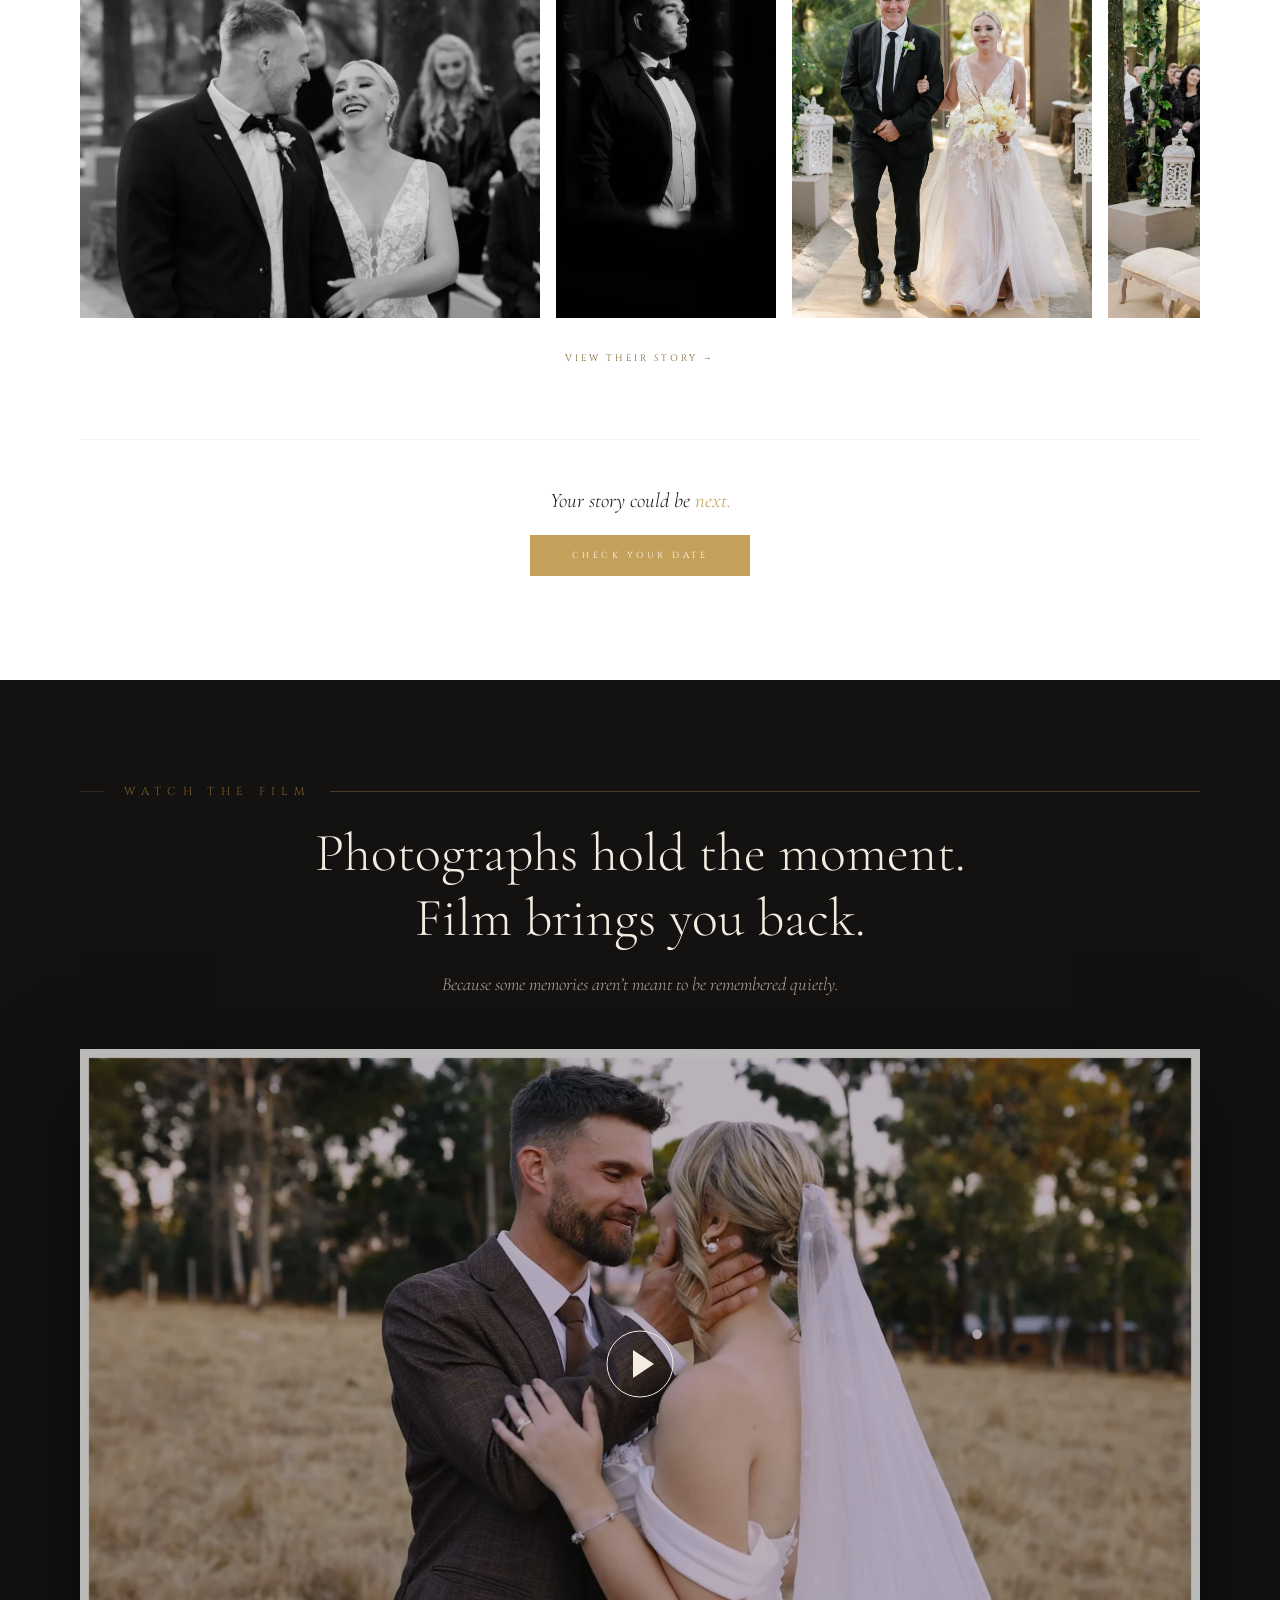
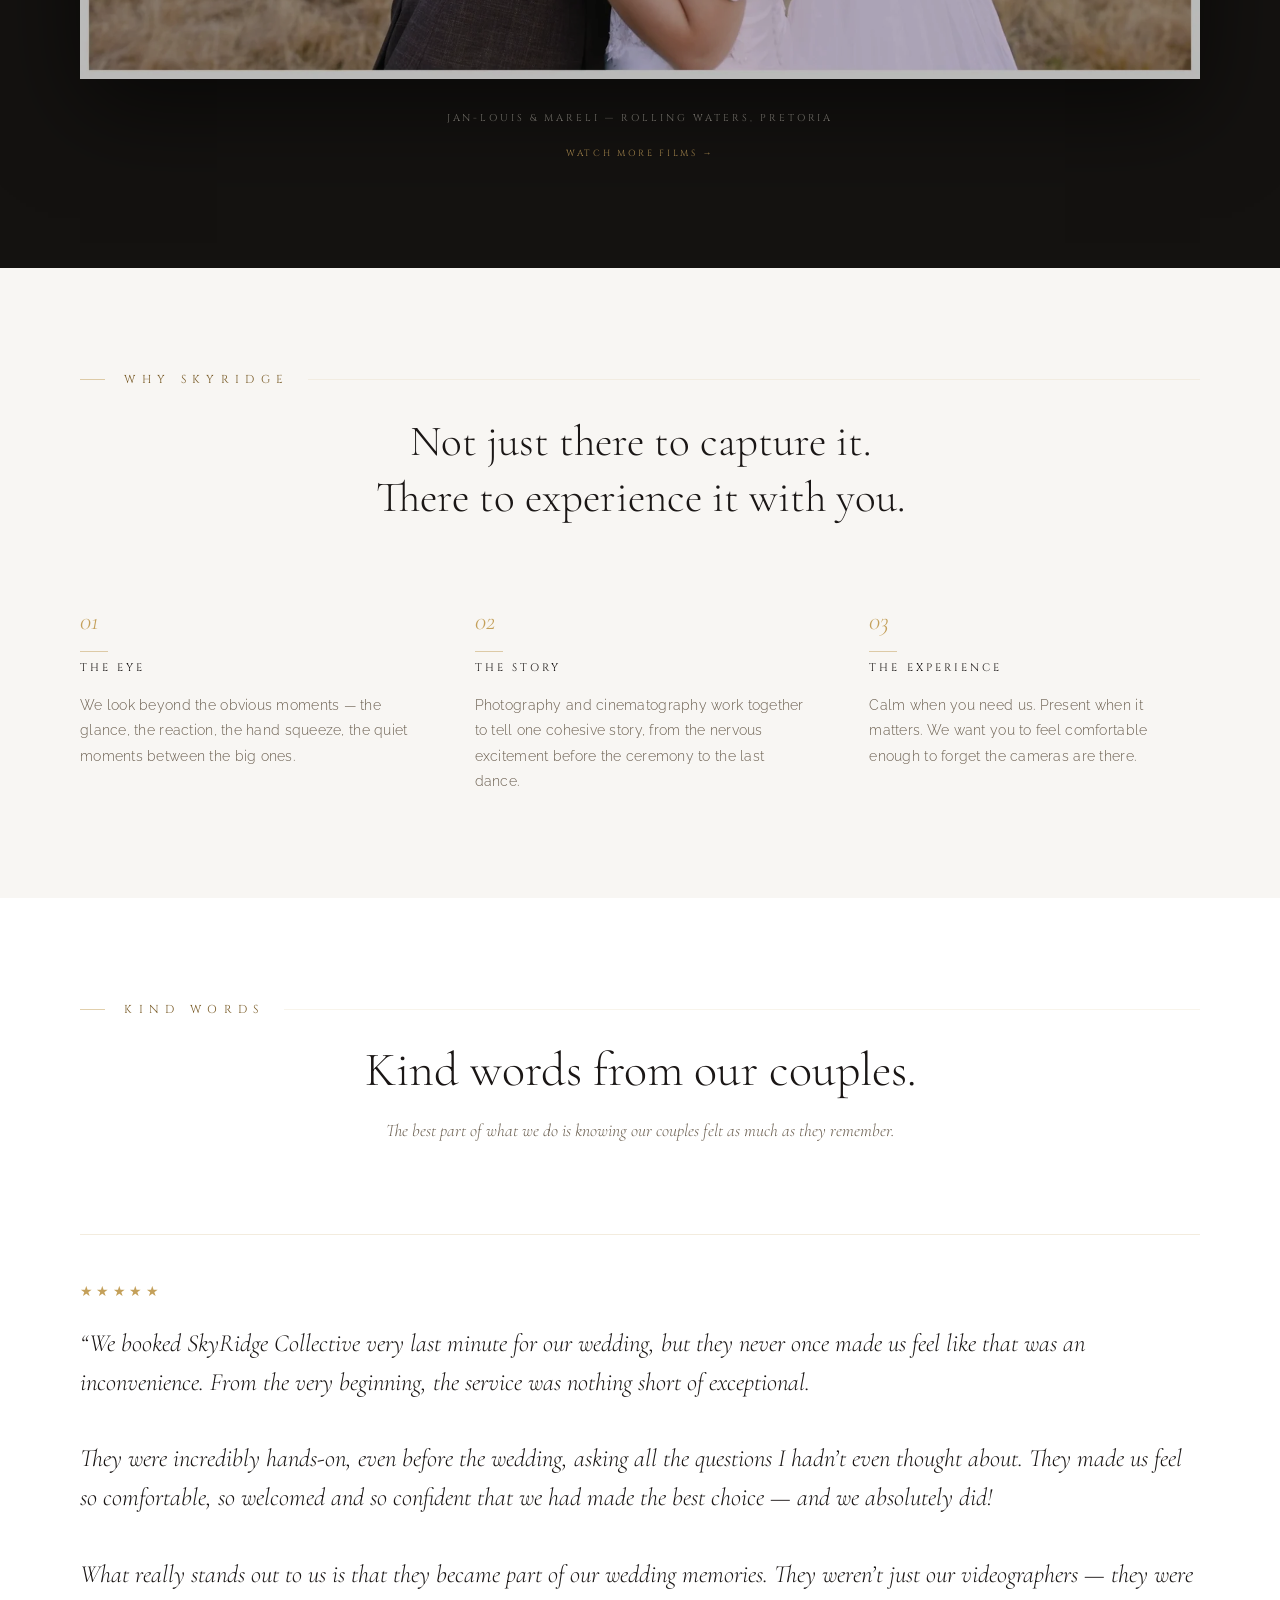
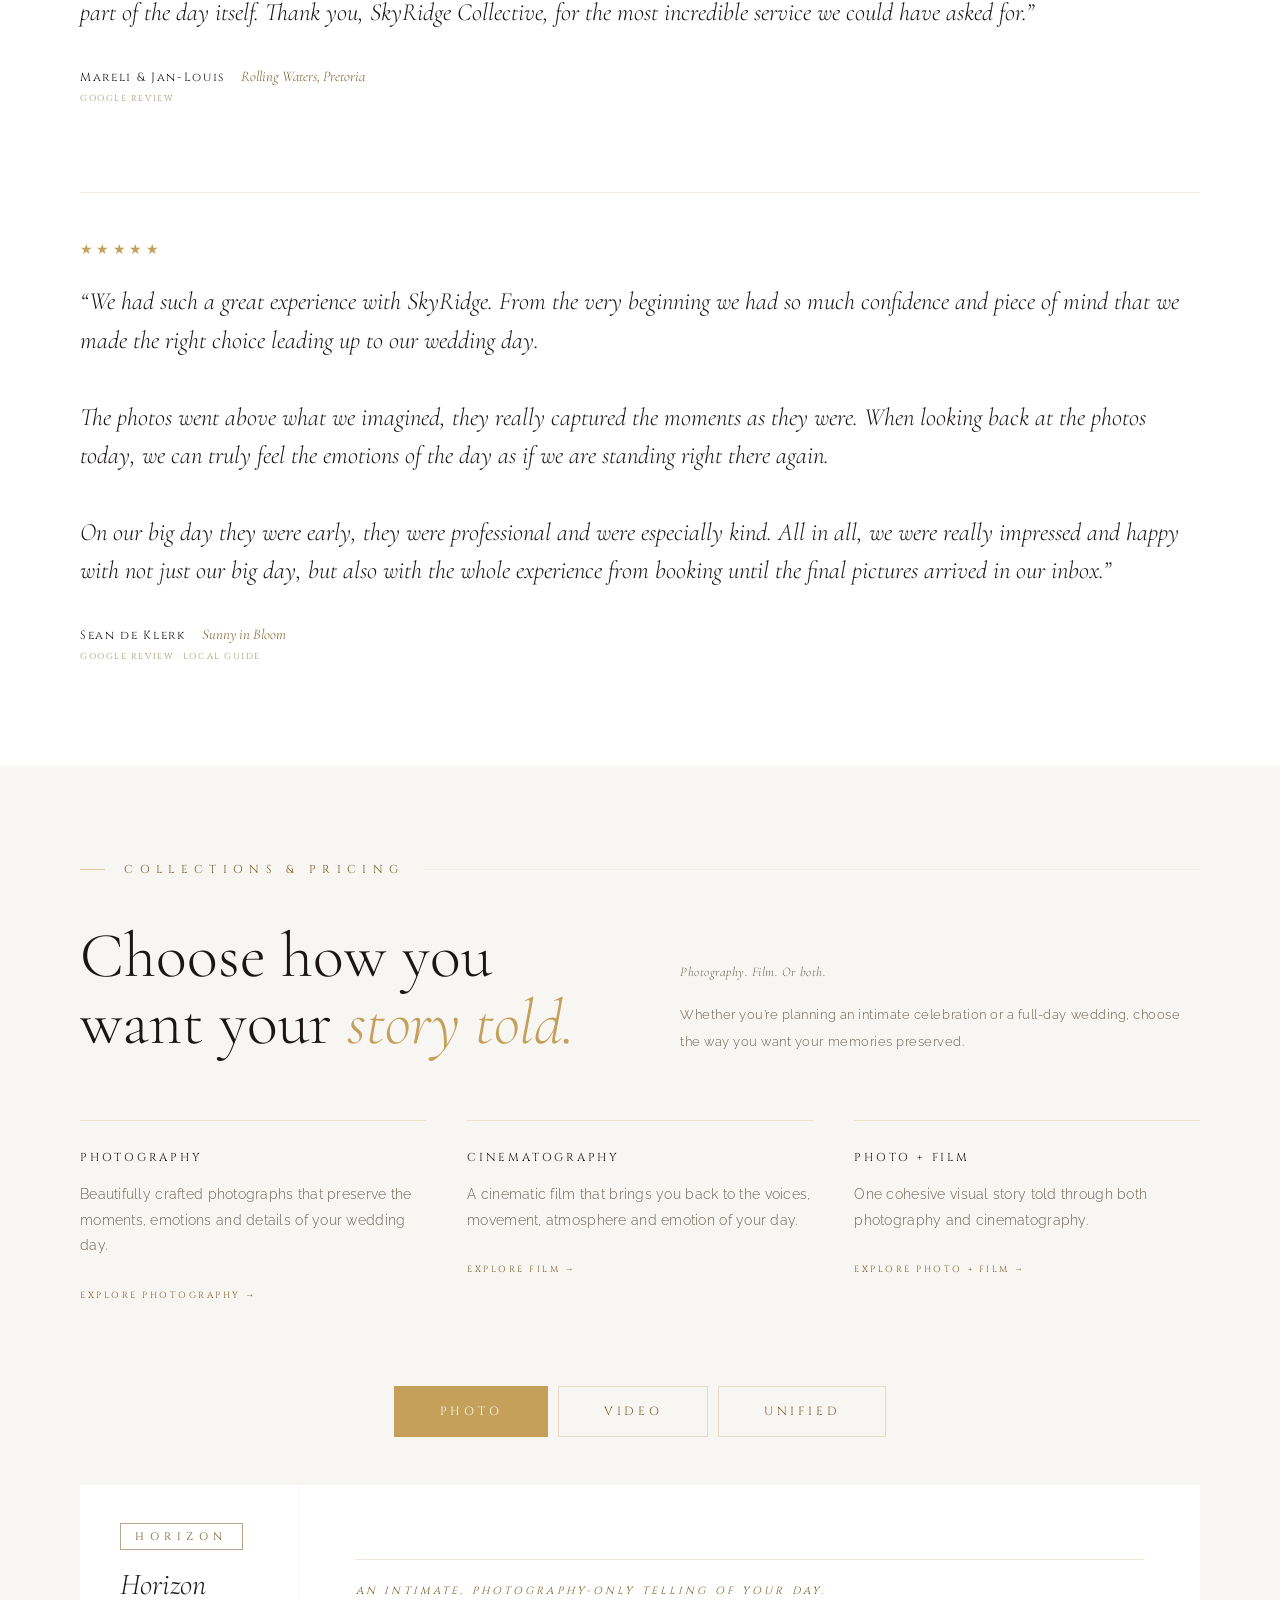
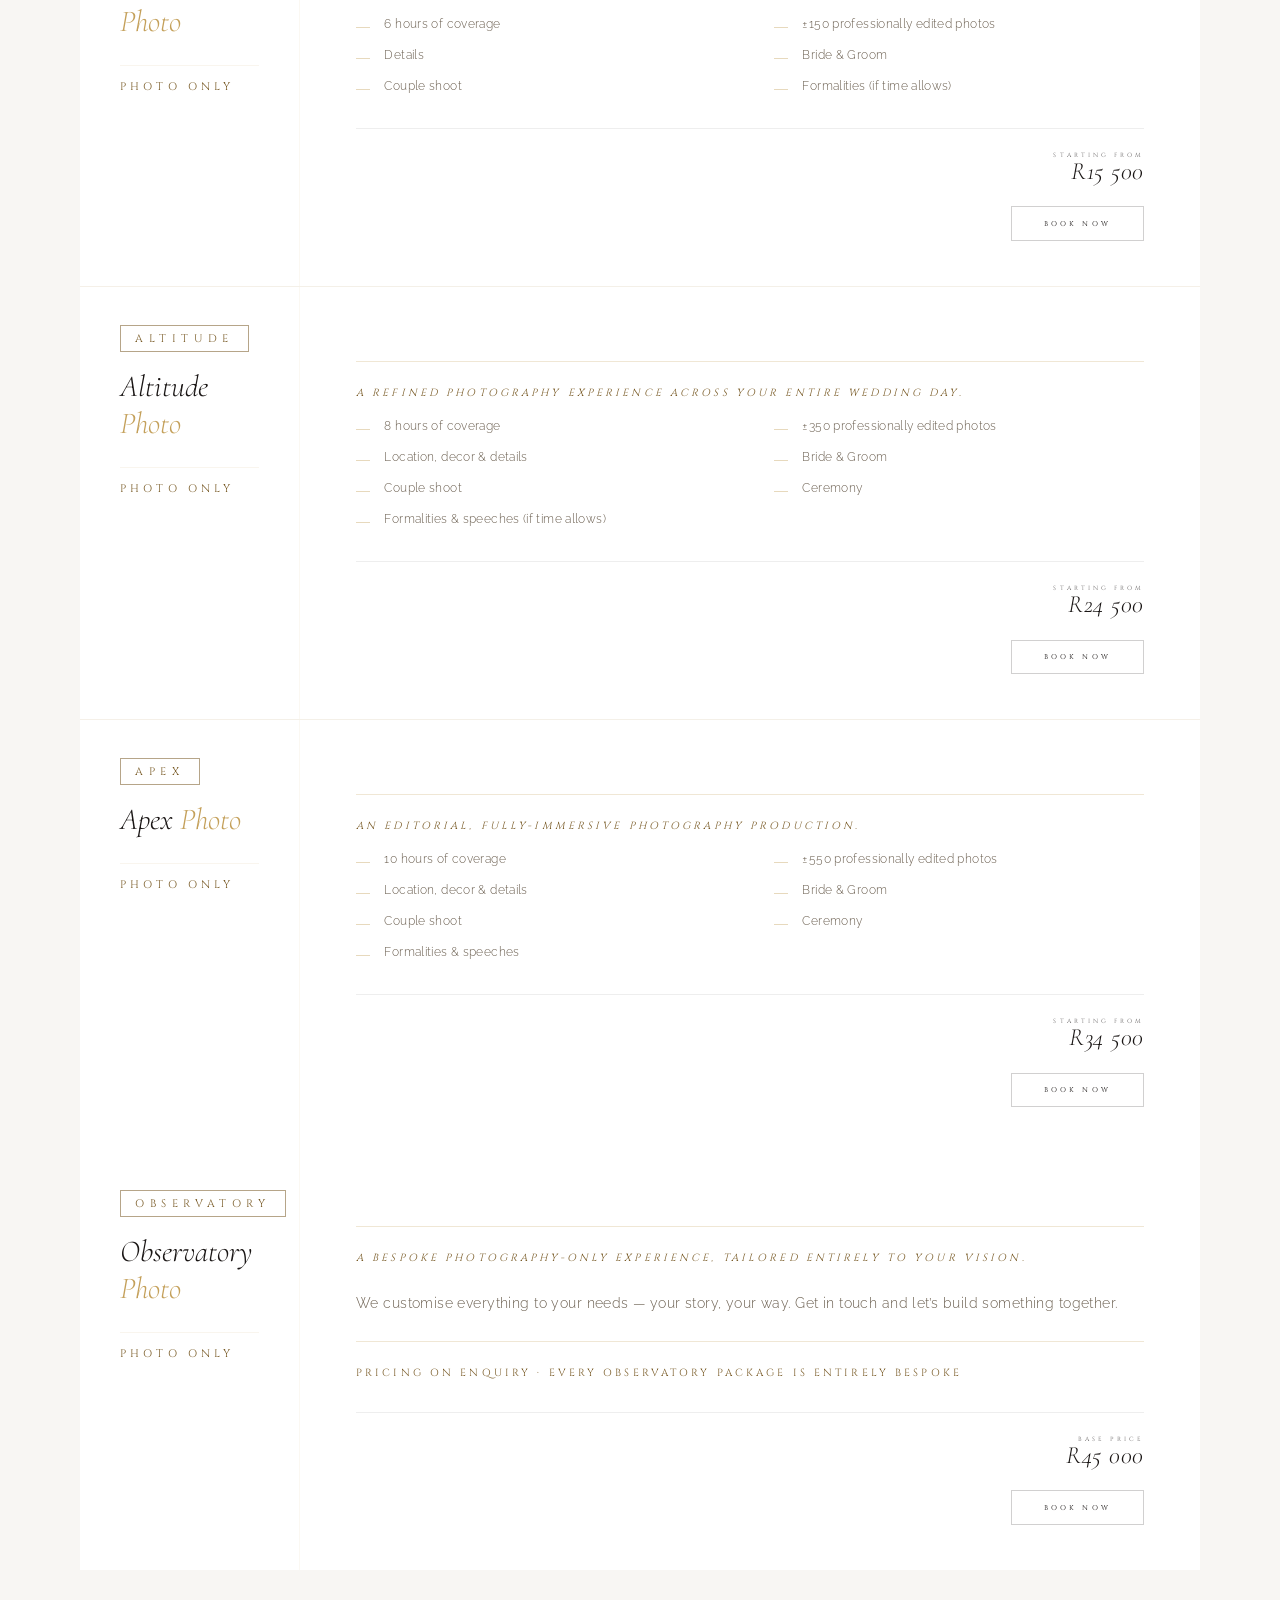
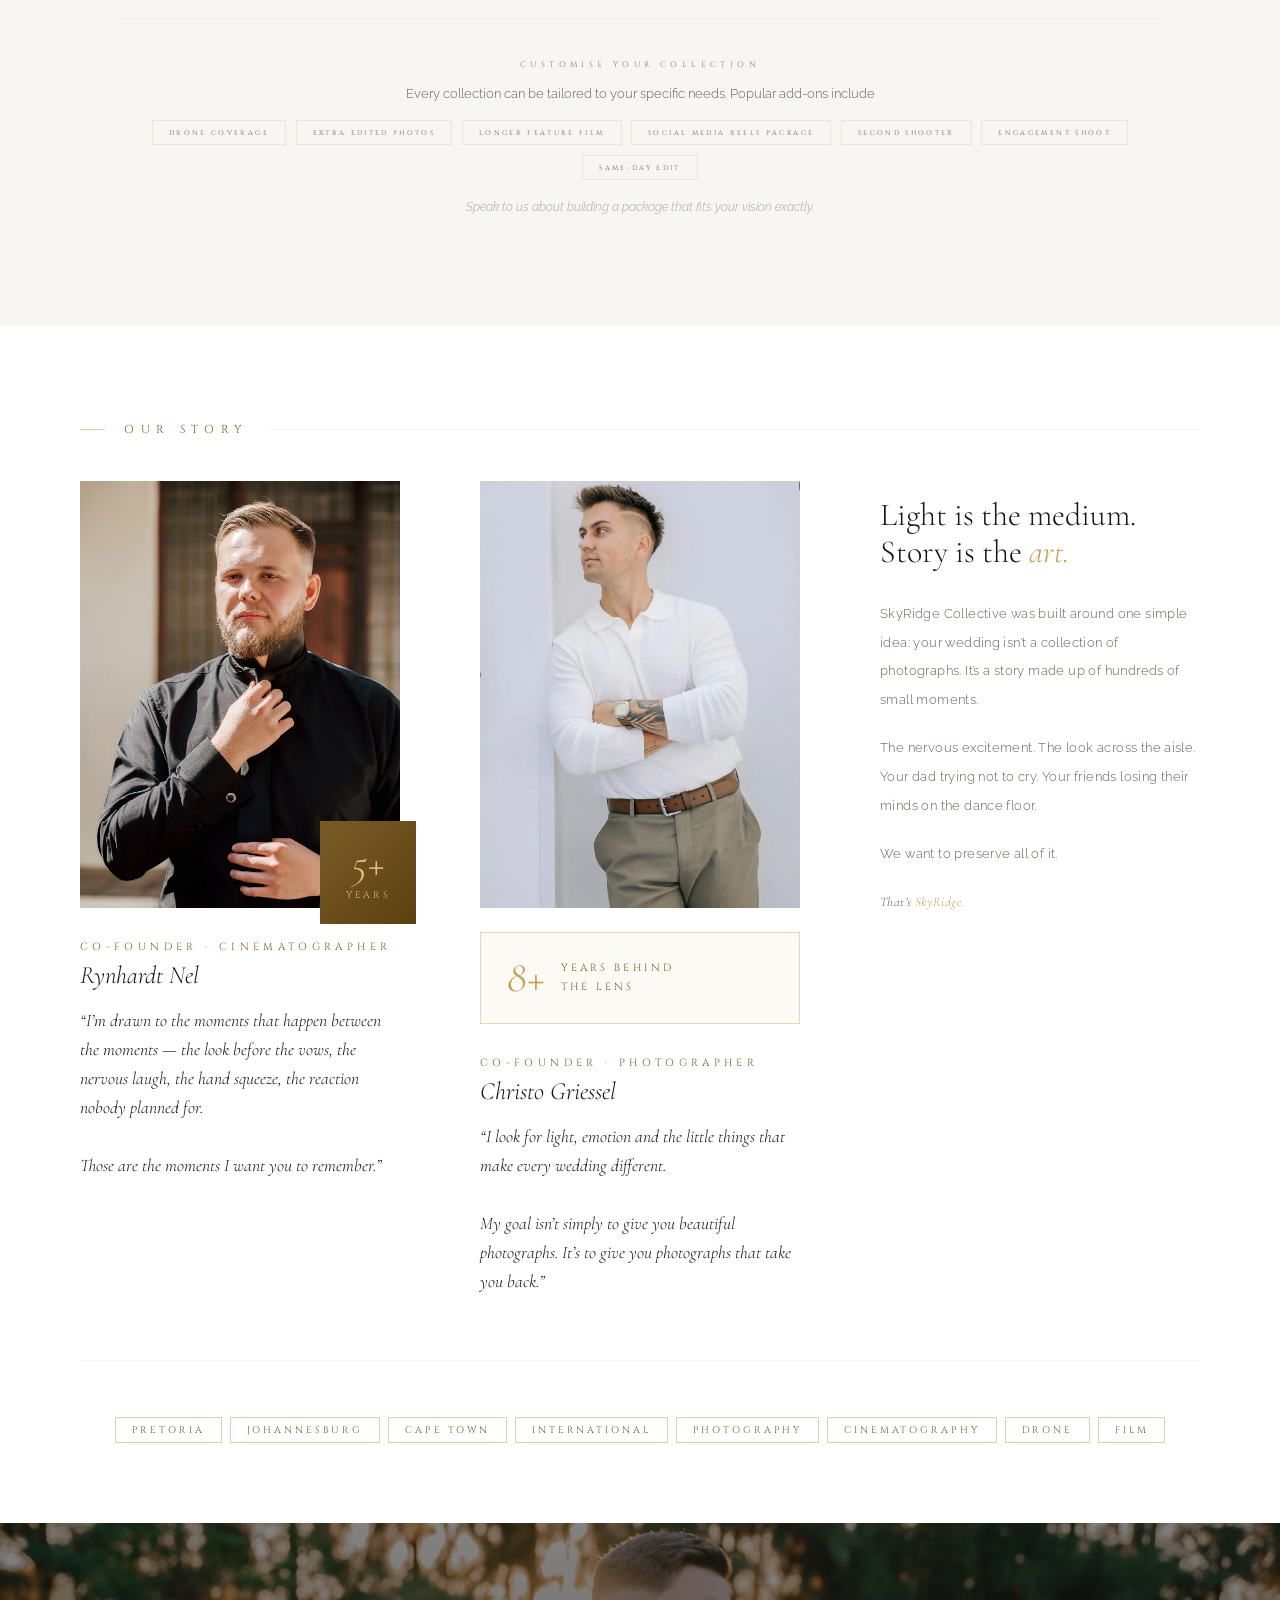
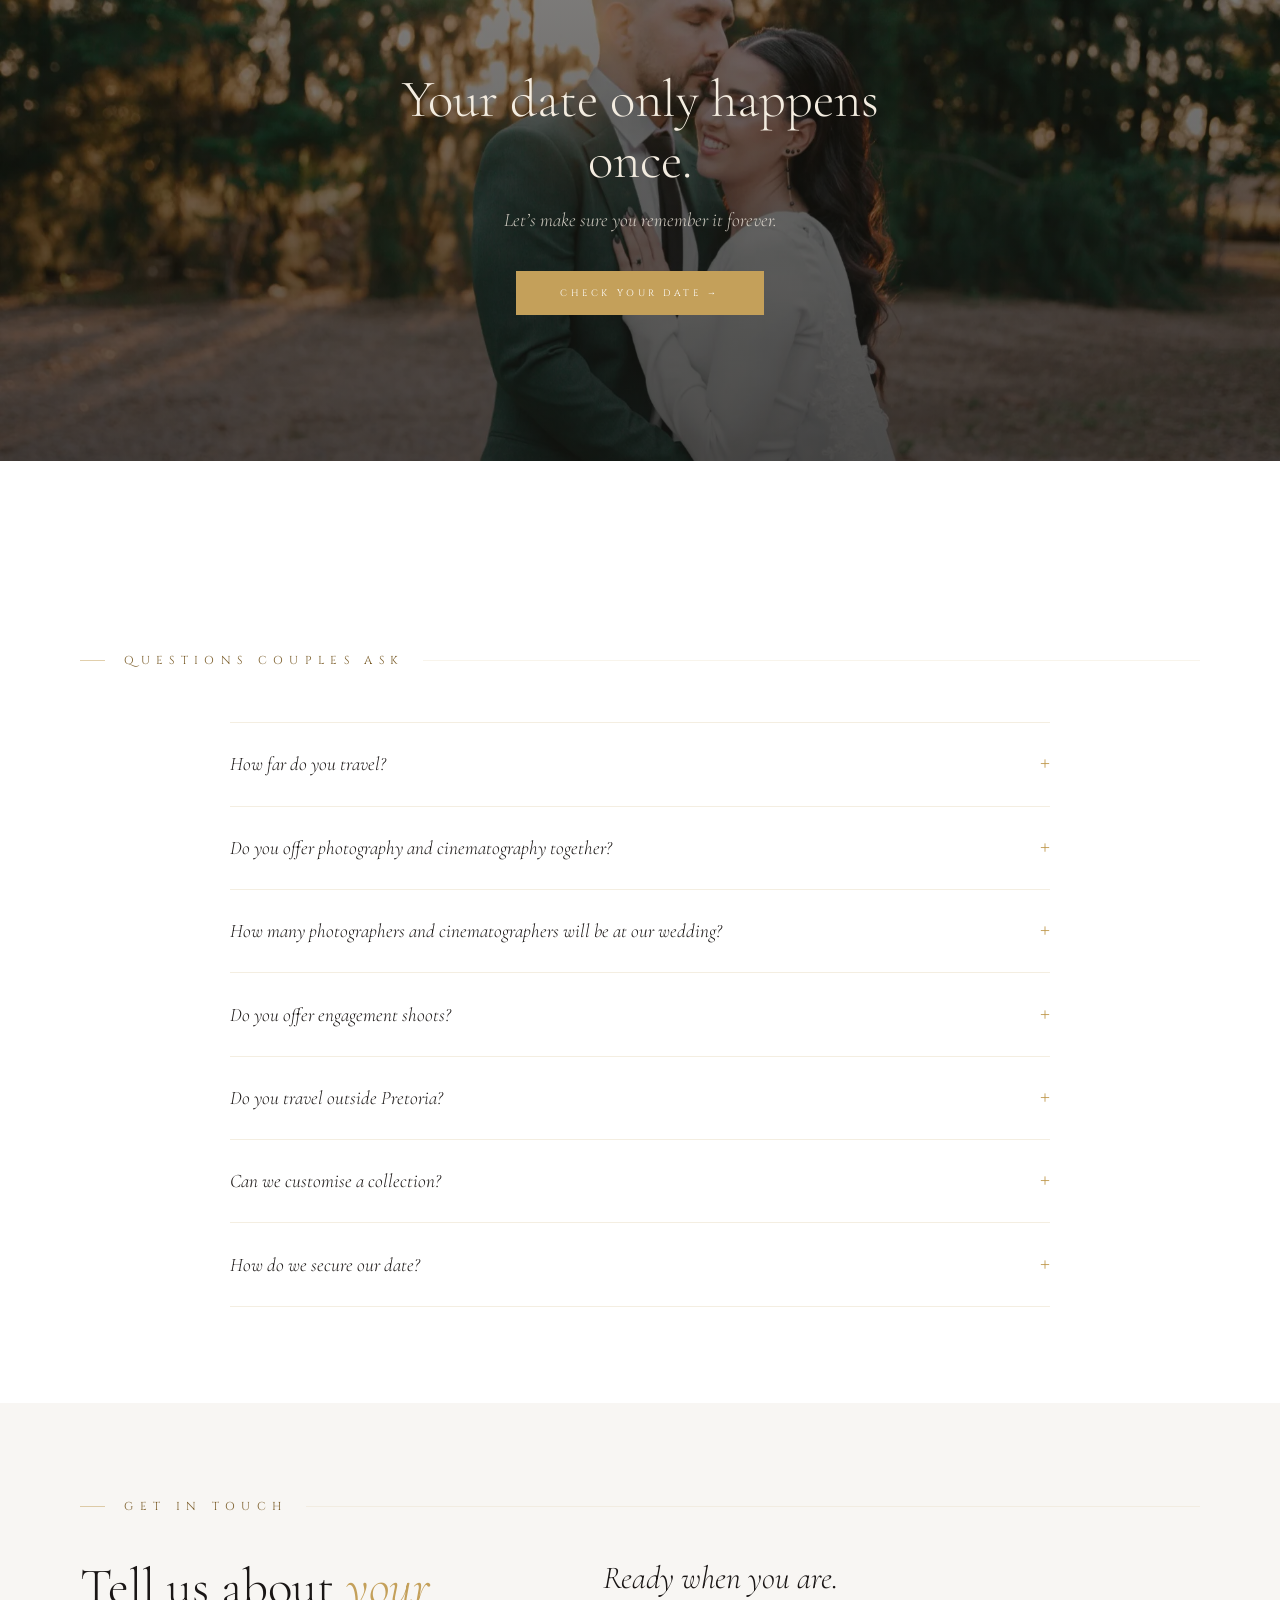
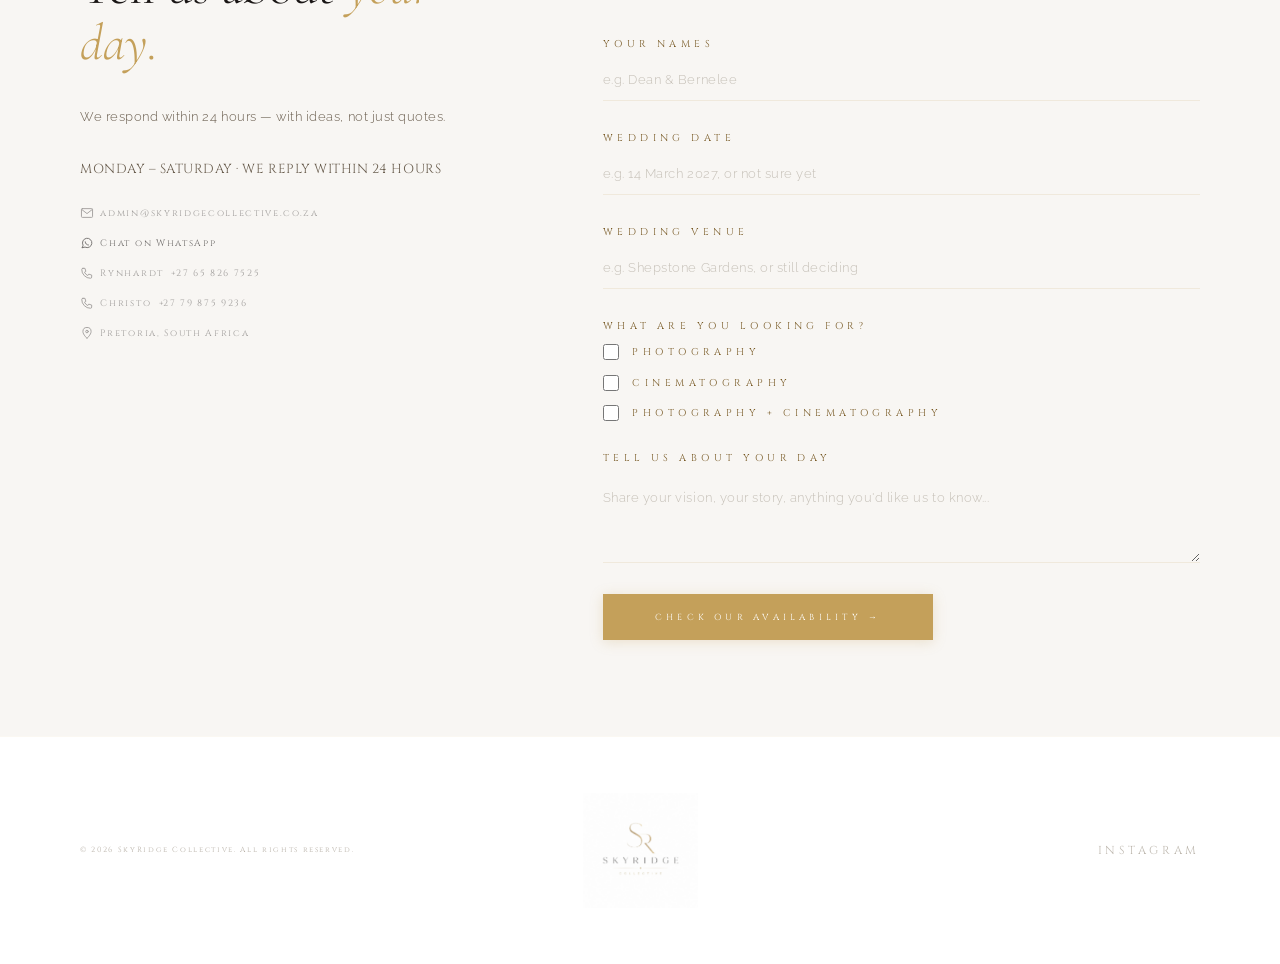
==== commit 1a4a663e: "Fix hero video tap-to-retry never arming on iOS when autoplay is blocked When a mobile browser block" ====
--- a/index.html
+++ b/index.html
@@ -1921,6 +1921,13 @@
     video.addEventListener('loadeddata', activateVideo);
     video.addEventListener('error', function(){ video.remove(); videoPlayingResolve(); });
     if(video.readyState >= 2) activateVideo();
+    /* Some mobile browsers (notably iOS Safari/Chrome under Low Power Mode or a
+       restrictive data setting) never even start buffering an autoplay video without
+       a user gesture first -- 'loadeddata' then never fires, so play() is never
+       attempted and the retry-on-tap listeners below (previously only armed inside
+       the failed-play .catch()) never got attached. Arm them unconditionally so the
+       first tap always has something to catch, even when play() was never tried. */
+    armRetry();
   }
 
   /* Hero photo loop — slow Ken Burns crossfade through real client photography.
